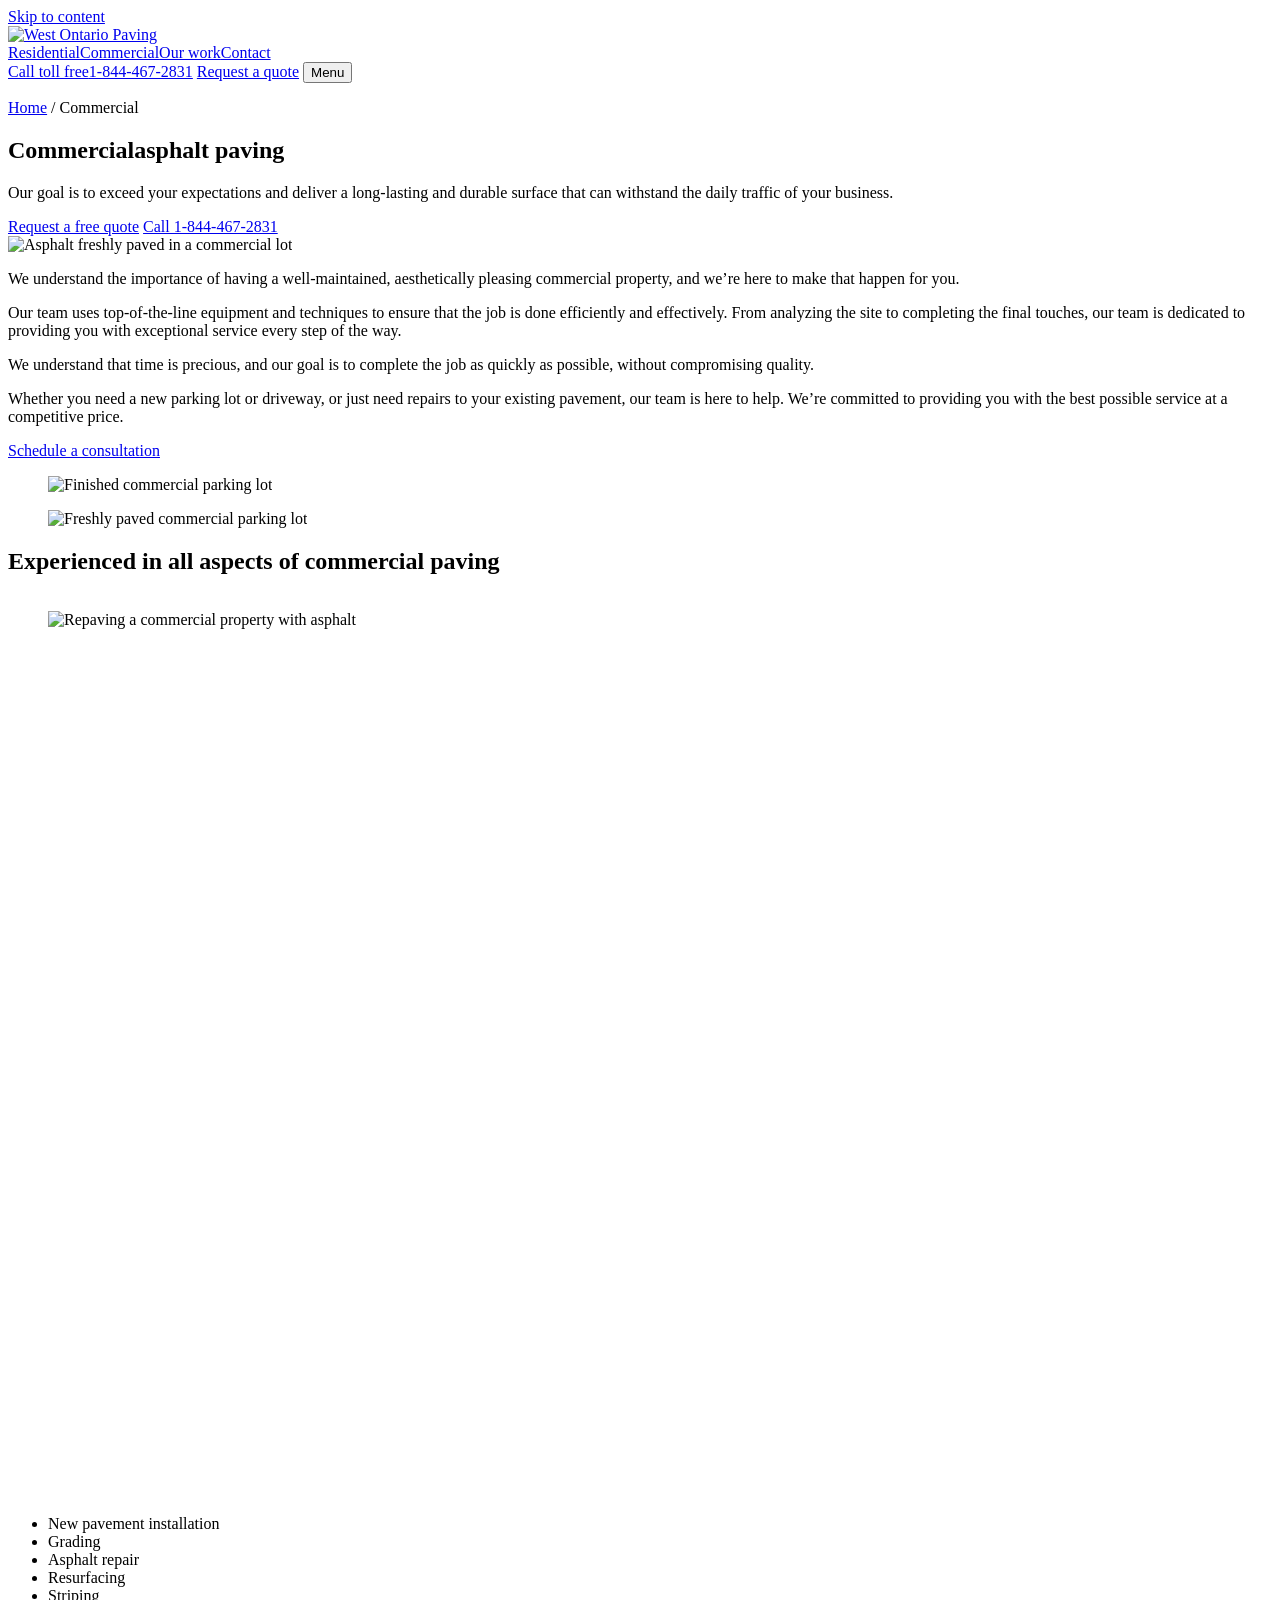
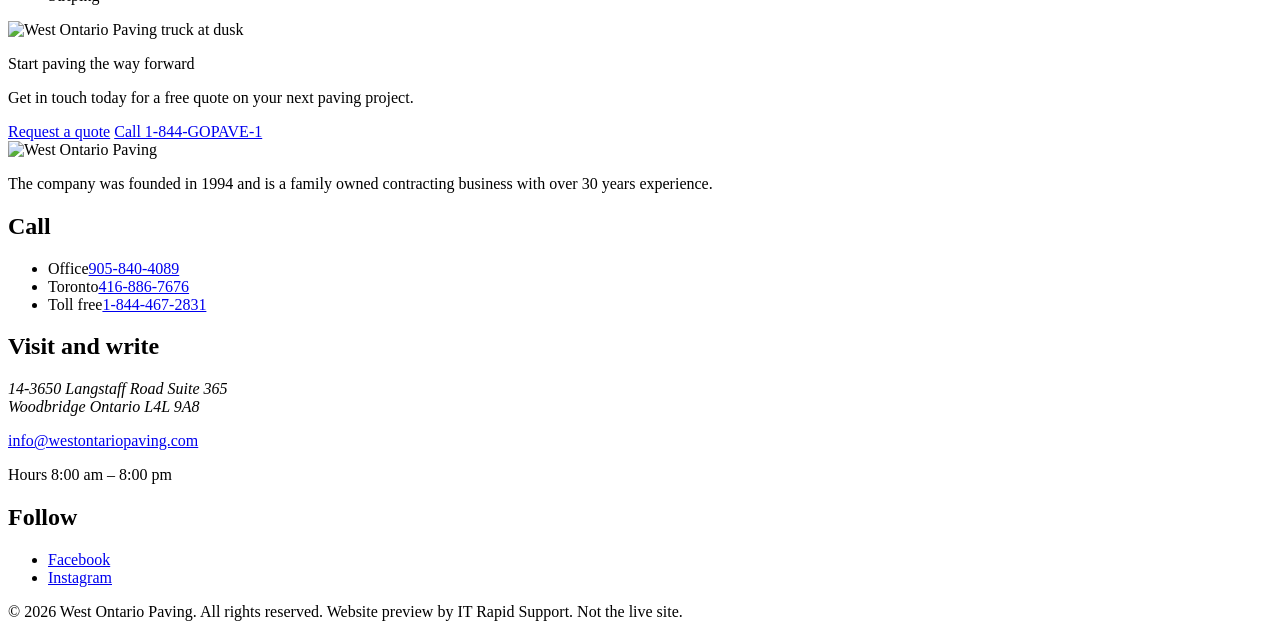
==== commercial-asphalt-paving/index.html @ 21ed05fa "WOP redesign preview v1" ====
<!DOCTYPE html><html lang="en-CA"> <head><meta charset="utf-8"><meta name="viewport" content="width=device-width, initial-scale=1, viewport-fit=cover"><title>Commercial Asphalt Paving | West Ontario Paving</title><meta name="description" content="Commercial asphalt paving, resurfacing, striping and repair. New parking lots, grading and repairs built to handle daily traffic, from a family-owned Ontario contractor."><meta name="robots" content="noindex, nofollow"><link rel="canonical" href="https://itrapidsupport.github.io/wop-site-preview/commercial-asphalt-paving/"><meta name="theme-color" content="#000000"><meta property="og:type" content="website"><meta property="og:site_name" content="West Ontario Paving"><meta property="og:title" content="Commercial Asphalt Paving | West Ontario Paving"><meta property="og:description" content="Commercial asphalt paving, resurfacing, striping and repair. New parking lots, grading and repairs built to handle daily traffic, from a family-owned Ontario contractor."><meta property="og:url" content="https://itrapidsupport.github.io/wop-site-preview/commercial-asphalt-paving/"><meta property="og:image" content="https://itrapidsupport.github.io/wop-site-preview/og.jpg"><meta property="og:image:width" content="1200"><meta property="og:image:height" content="630"><meta name="twitter:card" content="summary_large_image"><link rel="icon" href="/wop-site-preview/favicon.png" type="image/png"><link rel="apple-touch-icon" href="/wop-site-preview/favicon.png"><script type="application/ld+json">[{"@context":"https://schema.org","@type":["LocalBusiness","HomeAndConstructionBusiness"],"@id":"https://itrapidsupport.github.io/wop-site-preview/#business","name":"West Ontario Paving","legalName":"West Ontario Paving Ltd.","url":"https://itrapidsupport.github.io/wop-site-preview/","logo":"https://itrapidsupport.github.io/wop-site-preview/logo.svg","image":"https://itrapidsupport.github.io/wop-site-preview/og.jpg","email":"info@westontariopaving.com","telephone":"+19058404089","foundingDate":"1994","description":"Family-owned residential and commercial paving contractor: asphalt, concrete, interlock and paving repairs across the GTA, Simcoe County and Georgian Bay.","address":{"@type":"PostalAddress","streetAddress":"14-3650 Langstaff Road Suite 365","addressLocality":"Woodbridge","addressRegion":"Ontario","postalCode":"L4L 9A8","addressCountry":"CA"},"contactPoint":[{"@type":"ContactPoint","telephone":"+19058404089","contactType":"customer service","areaServed":"CA-ON"},{"@type":"ContactPoint","telephone":"+14168867676","contactType":"customer service","areaServed":"CA-ON"},{"@type":"ContactPoint","telephone":"+18444672831","contactType":"sales","areaServed":"CA-ON"}],"areaServed":[{"@type":"City","name":"Toronto"},{"@type":"City","name":"North York"},{"@type":"City","name":"Etobicoke"},{"@type":"City","name":"Brampton"},{"@type":"City","name":"Mississauga"},{"@type":"City","name":"Oakville"},{"@type":"City","name":"Burlington"},{"@type":"City","name":"Vaughan"},{"@type":"City","name":"Woodbridge"},{"@type":"City","name":"Kleinburg"},{"@type":"City","name":"Maple"},{"@type":"City","name":"Richmond Hill"},{"@type":"City","name":"Thornhill"},{"@type":"City","name":"Markham"},{"@type":"City","name":"Aurora"},{"@type":"City","name":"Newmarket"},{"@type":"City","name":"King City"},{"@type":"City","name":"King Township"},{"@type":"City","name":"Bolton"},{"@type":"City","name":"Bradford"},{"@type":"City","name":"Nobleton"},{"@type":"City","name":"Caledon"},{"@type":"City","name":"Georgetown"},{"@type":"City","name":"Milton"},{"@type":"City","name":"Orangeville"},{"@type":"City","name":"Ajax"},{"@type":"City","name":"Barrie"},{"@type":"City","name":"Innisfil"},{"@type":"City","name":"Oro-Medonte"},{"@type":"City","name":"Midhurst"},{"@type":"City","name":"Springwater"},{"@type":"City","name":"Cookstown"},{"@type":"City","name":"Moonstone"},{"@type":"City","name":"Wasaga Beach"},{"@type":"City","name":"Collingwood"},{"@type":"City","name":"Clearview"},{"@type":"City","name":"Blue Mountain"},{"@type":"City","name":"Meaford"},{"@type":"City","name":"Beaver Valley"},{"@type":"City","name":"Orillia"},{"@type":"City","name":"Midland"},{"@type":"City","name":"Penetanguishene"},{"@type":"City","name":"Tiny"},{"@type":"City","name":"Gravenhurst"}],"sameAs":["https://www.facebook.com/westontario.paving","https://www.instagram.com/west_ontario_paving/"]},{"@context":"https://schema.org","@type":"Service","name":"Commercial asphalt paving","serviceType":"Asphalt paving, resurfacing, striping and repair","provider":{"@type":"LocalBusiness","name":"West Ontario Paving"},"areaServed":"Ontario"}]</script><script>document.documentElement.classList.add('js'); if (matchMedia('(prefers-reduced-motion: reduce)').matches) document.documentElement.classList.add('rm');</script><link rel="stylesheet" href="/wop-site-preview/_a/Base.CzRzisKj.css"><script type="module" src="/wop-site-preview/_a/page.B3sWyS9n.js"></script></head> <body> <a class="skip" href="#main">Skip to content</a> <header class="hdr" id="hdr"> <div class="hdr__in"> <a class="hdr__logo" href="/wop-site-preview/" aria-label="West Ontario Paving home"><img src="/wop-site-preview/logo.svg" width="483" height="247" alt="West Ontario Paving"></a> <nav class="hdr__nav" aria-label="Main"> <a href="/wop-site-preview/residential-asphalt-paving/">Residential</a><a href="/wop-site-preview/commercial-asphalt-paving/" aria-current="page">Commercial</a><a href="/wop-site-preview/gallery/">Our work</a><a href="/wop-site-preview/request-a-quote/">Contact</a> </nav> <div class="hdr__act"> <a class="hdr__tel" href="tel:+18444672831"><span class="hdr__tel-l">Call toll free</span><span class="hdr__tel-n">1-844-467-2831</span></a> <a class="btn btn--red mag" href="/wop-site-preview/request-a-quote/"><span>Request a quote</span></a> <button class="hdr__burger" aria-expanded="false" aria-controls="menu"><span class="sr">Menu</span><i></i><i></i></button> </div> </div> <div class="menu" id="menu" hidden> <nav aria-label="Mobile"> <a href="/wop-site-preview/">Home</a> <a href="/wop-site-preview/residential-asphalt-paving/">Residential</a><a href="/wop-site-preview/commercial-asphalt-paving/">Commercial</a><a href="/wop-site-preview/gallery/">Our work</a><a href="/wop-site-preview/request-a-quote/">Contact</a> </nav> <div class="menu__foot"> <a href="tel:+19058404089"><span>Office</span>905-840-4089</a><a href="tel:+14168867676"><span>Toronto</span>416-886-7676</a><a href="tel:+18444672831"><span>Toll free</span>1-844-467-2831</a> </div> </div> </header> <main id="main"> <section class="phero"> <div class="phero__txt"> <p class="phero__crumb in-rise" style="--d:.05s"><a href="/wop-site-preview/">Home</a> / Commercial</p> <h1 class="phero__h"><span class="ln"><span class="in-word" style="--d:0.10s">Commercial</span></span><span class="ln"><span class="in-word" style="--d:0.20s">asphalt paving</span></span></h1> <p class="phero__lede in-rise" style="--d:.45s">Our goal is to exceed your expectations and deliver a long-lasting and durable surface that can withstand the daily traffic of your business.</p> <div class="hero__btns in-rise" style="--d:.55s"> <a class="btn btn--red btn--lg mag" href="/wop-site-preview/request-a-quote/"><span>Request a free quote</span></a> <a class="btn btn--line btn--lg mag" href="tel:+18444672831"><span>Call 1-844-467-2831</span></a> </div> </div> <div class="phero__ph in-wipe" style="--d:.1s"><div class="px-hero"><picture class> <source type="image/avif" srcset="/wop-site-preview/img/roller-480.avif 480w, /wop-site-preview/img/roller-900.avif 900w" sizes="(min-width: 900px) 50vw, 100vw"> <source type="image/webp" srcset="/wop-site-preview/img/roller-480.webp 480w, /wop-site-preview/img/roller-900.webp 900w" sizes="(min-width: 900px) 50vw, 100vw"> <img src="/wop-site-preview/img/roller-900.webp" width="900" height="1200" alt="Asphalt freshly paved in a commercial lot" loading="eager" decoding="sync" fetchpriority="high" style="object-position:50% 60%"> </picture></div></div> </section> <section class="prose wrap"> <div class="prose__copy"> <p class="lead brighten">We understand the importance of having a well-maintained, aesthetically pleasing commercial property, and we’re here to make that happen for you.</p> <p class="fade">Our team uses top-of-the-line equipment and techniques to ensure that the job is done efficiently and effectively. From analyzing the site to completing the final touches, our team is dedicated to providing you with exceptional service every step of the way.</p> <p class="fade">We understand that time is precious, and our goal is to complete the job as quickly as possible, without compromising quality.</p> <p class="fade">Whether you need a new parking lot or driveway, or just need repairs to your existing pavement, our team is here to help. We’re committed to providing you with the best possible service at a competitive price.</p> <a class="tlink fade" href="/wop-site-preview/request-a-quote/">Schedule a consultation</a> </div> <div class="prose__ph"> <figure class="reveal"><div class="px"><picture class> <source type="image/avif" srcset="/wop-site-preview/img/lot-480.avif 480w, /wop-site-preview/img/lot-900.avif 900w" sizes="(min-width: 900px) 24vw, 46vw"> <source type="image/webp" srcset="/wop-site-preview/img/lot-480.webp 480w, /wop-site-preview/img/lot-900.webp 900w" sizes="(min-width: 900px) 24vw, 46vw"> <img src="/wop-site-preview/img/lot-900.webp" width="900" height="1200" alt="Finished commercial parking lot" loading="lazy" decoding="async" fetchpriority="auto"> </picture></div></figure> <figure class="reveal"><div class="px"><picture class> <source type="image/avif" srcset="/wop-site-preview/img/speedy-480.avif 480w, /wop-site-preview/img/speedy-900.avif 900w" sizes="(min-width: 900px) 24vw, 46vw"> <source type="image/webp" srcset="/wop-site-preview/img/speedy-480.webp 480w, /wop-site-preview/img/speedy-900.webp 900w" sizes="(min-width: 900px) 24vw, 46vw"> <img src="/wop-site-preview/img/speedy-900.webp" width="900" height="1200" alt="Freshly paved commercial parking lot" loading="lazy" decoding="async" fetchpriority="auto"> </picture></div></figure> </div> </section> <section class="band"> <div class="wrap band__in"> <div> <h2 class="rise-lines">Experienced in all aspects of commercial paving</h2> <figure class="reveal" style="margin-top:36px;aspect-ratio:4/3"><div class="px"><picture class> <source type="image/avif" srcset="/wop-site-preview/img/orange-480.avif 480w, /wop-site-preview/img/orange-562.avif 562w" sizes="(min-width: 900px) 44vw, 92vw"> <source type="image/webp" srcset="/wop-site-preview/img/orange-480.webp 480w, /wop-site-preview/img/orange-562.webp 562w" sizes="(min-width: 900px) 44vw, 92vw"> <img src="/wop-site-preview/img/orange-562.webp" width="562" height="497" alt="Repaving a commercial property with asphalt" loading="lazy" decoding="async" fetchpriority="auto"> </picture></div></figure> </div> <ul class="fade"> <li>New pavement installation</li><li>Grading</li><li>Asphalt repair</li><li>Resurfacing</li><li>Striping</li> </ul> </div> </section> </main> <footer class="ftr"> <div class="ftr__cta wrap"> <div class="ftr__ph reveal"><picture class> <source type="image/avif" srcset="/wop-site-preview/img/night-480.avif 480w, /wop-site-preview/img/night-562.avif 562w" sizes="(min-width: 900px) 34vw, 90vw"> <source type="image/webp" srcset="/wop-site-preview/img/night-480.webp 480w, /wop-site-preview/img/night-562.webp 562w" sizes="(min-width: 900px) 34vw, 90vw"> <img src="/wop-site-preview/img/night-562.webp" width="562" height="750" alt="West Ontario Paving truck at dusk" loading="lazy" decoding="async" fetchpriority="auto"> </picture></div> <p class="ftr__big rise-lines">Start paving the way forward</p> <p class="ftr__sub fade">Get in touch today for a free quote on your next paving project.</p> <div class="ftr__btns fade"> <a class="btn btn--red btn--lg mag" href="/wop-site-preview/request-a-quote/"><span>Request a quote</span></a> <a class="btn btn--line btn--lg mag" href="tel:+18444672831"><span>Call 1-844-GOPAVE-1</span></a> </div> </div> <div class="ftr__grid wrap"> <div class="ftr__brand"> <img src="/wop-site-preview/logo-white.svg" width="483" height="247" alt="West Ontario Paving" loading="lazy"> <p>The company was founded in 1994 and is a family owned contracting business with over 30 years experience.</p> </div> <div> <h2 class="ftr__h">Call</h2> <ul class="ftr__list"><li><span>Office</span><a href="tel:+19058404089">905-840-4089</a></li><li><span>Toronto</span><a href="tel:+14168867676">416-886-7676</a></li><li><span>Toll free</span><a href="tel:+18444672831">1-844-467-2831</a></li></ul> </div> <div> <h2 class="ftr__h">Visit and write</h2> <address>14-3650 Langstaff Road Suite 365<br>Woodbridge Ontario L4L 9A8</address> <p><a href="mailto:info@westontariopaving.com">info@westontariopaving.com</a></p> <p>Hours 8:00 am – 8:00 pm</p> </div> <div> <h2 class="ftr__h">Follow</h2> <ul class="ftr__list ftr__list--plain"> <li><a href="https://www.facebook.com/westontario.paving" rel="noopener">Facebook</a></li> <li><a href="https://www.instagram.com/west_ontario_paving/" rel="noopener">Instagram</a></li> </ul> </div> </div> <div class="ftr__legal wrap"> <span>© 2026 West Ontario Paving. All rights reserved.</span> <span>Website preview by IT Rapid Support. Not the live site.</span> </div> </footer><script type="module" src="/wop-site-preview/_a/Base.astro_astro_type_script_index_0_lang.CE_3AD5D.js"></script> </body> </html>
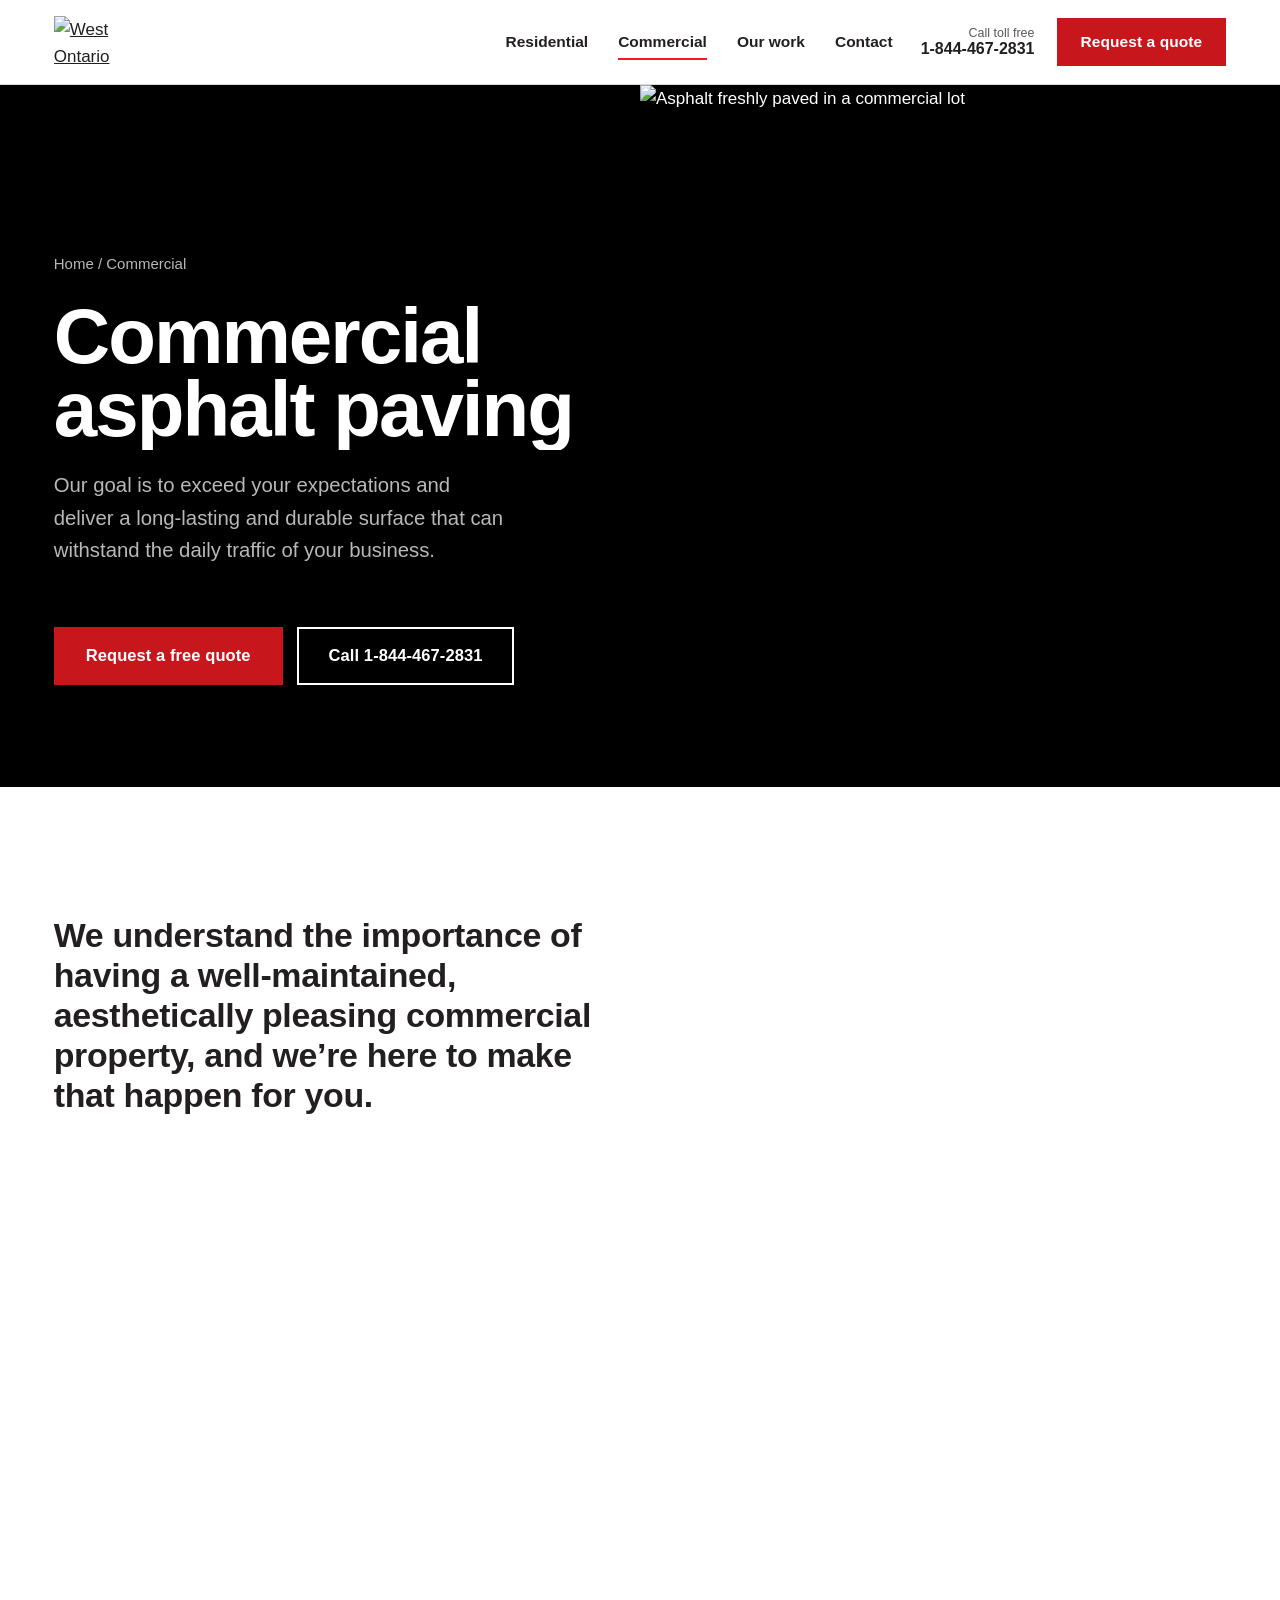
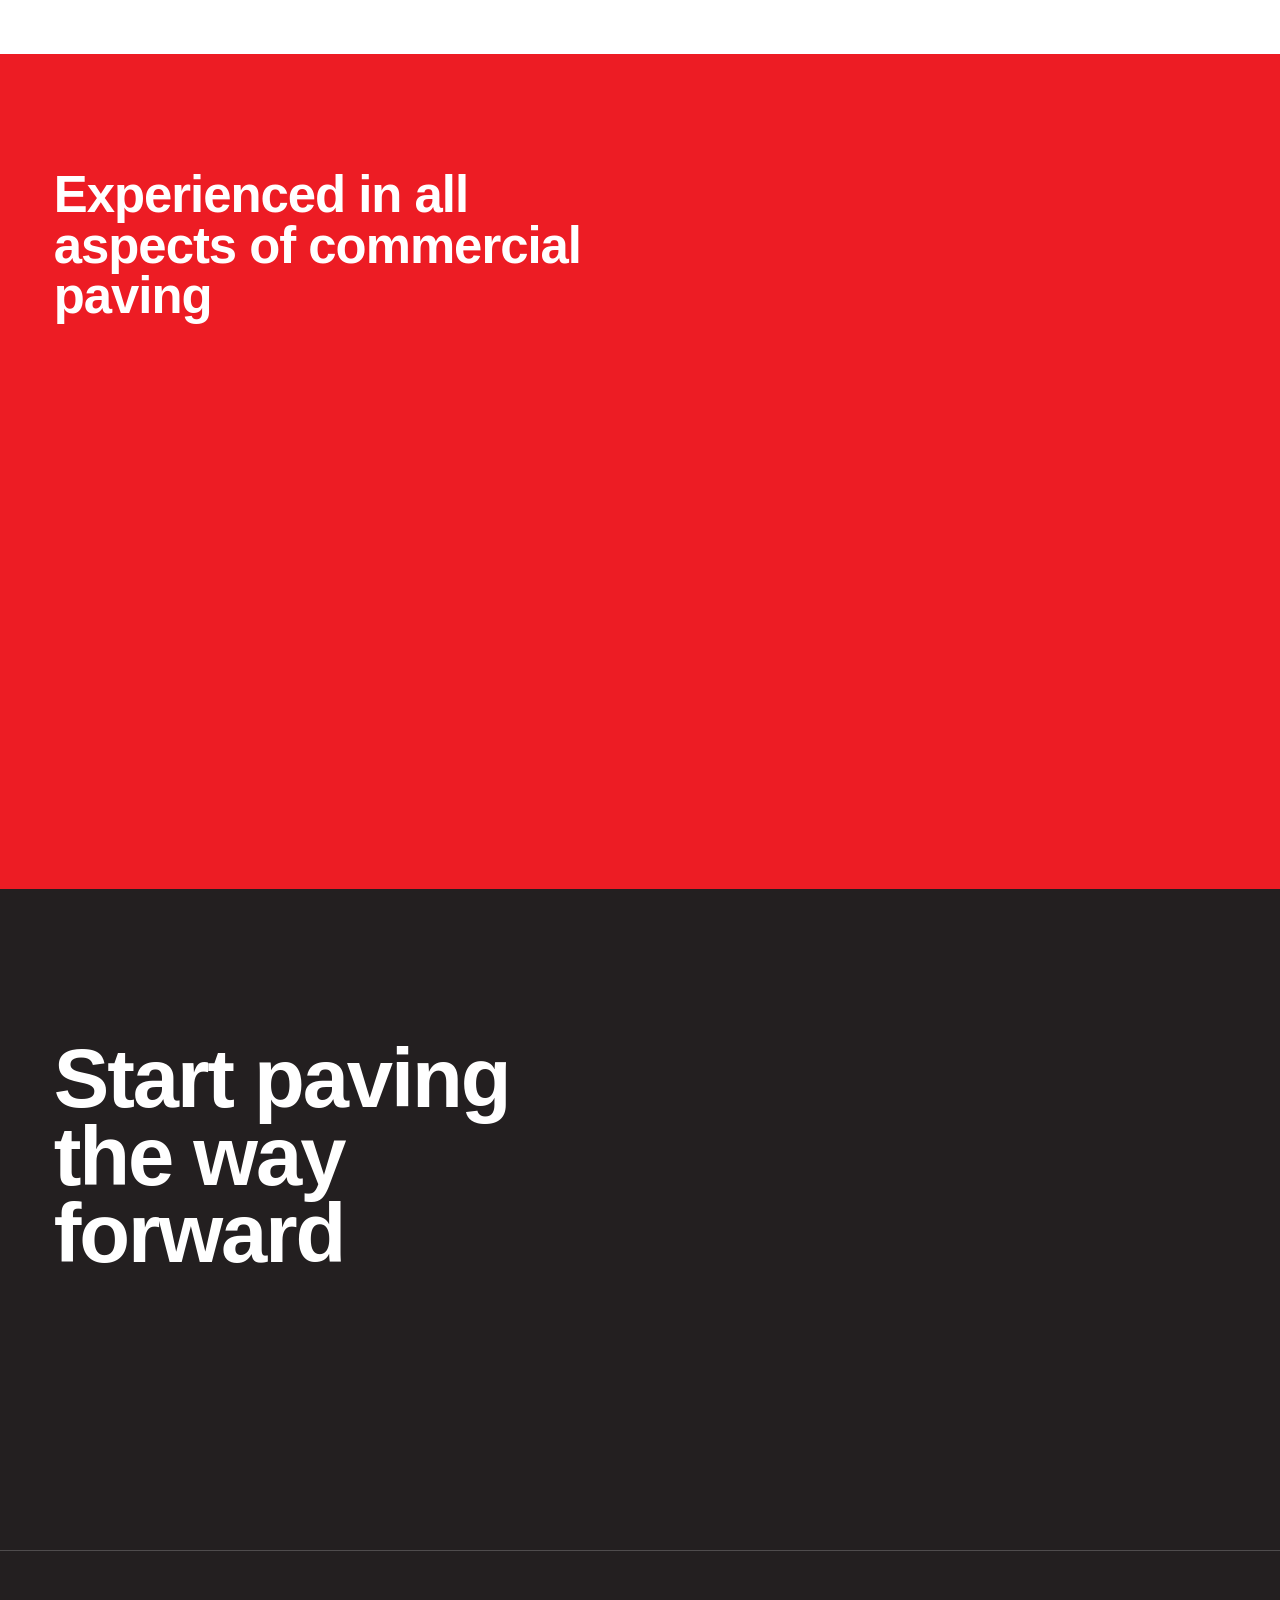
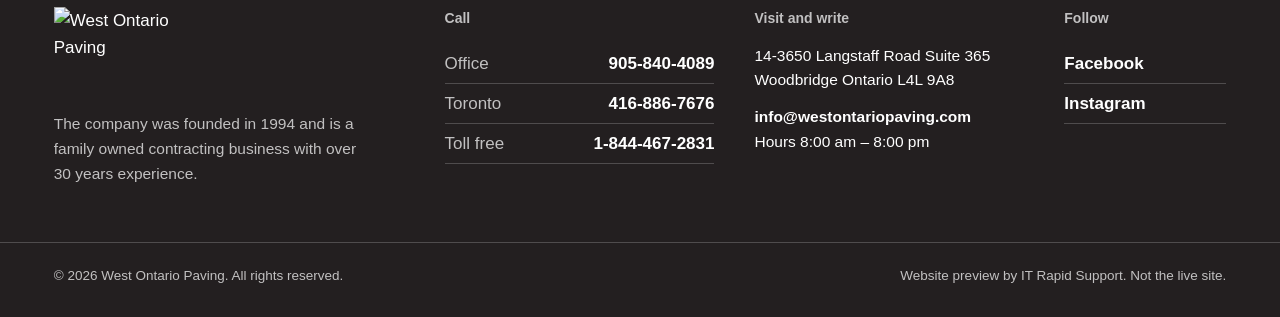
==== commit 1b2a0011: "inline css, LCP" ====
--- a/commercial-asphalt-paving/index.html
+++ b/commercial-asphalt-paving/index.html
@@ -1 +1,2 @@
-<!DOCTYPE html><html lang="en-CA"> <head><meta charset="utf-8"><meta name="viewport" content="width=device-width, initial-scale=1, viewport-fit=cover"><title>Commercial Asphalt Paving | West Ontario Paving</title><meta name="description" content="Commercial asphalt paving, resurfacing, striping and repair. New parking lots, grading and repairs built to handle daily traffic, from a family-owned Ontario contractor."><meta name="robots" content="noindex, nofollow"><link rel="canonical" href="https://itrapidsupport.github.io/wop-site-preview/commercial-asphalt-paving/"><meta name="theme-color" content="#000000"><meta property="og:type" content="website"><meta property="og:site_name" content="West Ontario Paving"><meta property="og:title" content="Commercial Asphalt Paving | West Ontario Paving"><meta property="og:description" content="Commercial asphalt paving, resurfacing, striping and repair. New parking lots, grading and repairs built to handle daily traffic, from a family-owned Ontario contractor."><meta property="og:url" content="https://itrapidsupport.github.io/wop-site-preview/commercial-asphalt-paving/"><meta property="og:image" content="https://itrapidsupport.github.io/wop-site-preview/og.jpg"><meta property="og:image:width" content="1200"><meta property="og:image:height" content="630"><meta name="twitter:card" content="summary_large_image"><link rel="icon" href="/wop-site-preview/favicon.png" type="image/png"><link rel="apple-touch-icon" href="/wop-site-preview/favicon.png"><script type="application/ld+json">[{"@context":"https://schema.org","@type":["LocalBusiness","HomeAndConstructionBusiness"],"@id":"https://itrapidsupport.github.io/wop-site-preview/#business","name":"West Ontario Paving","legalName":"West Ontario Paving Ltd.","url":"https://itrapidsupport.github.io/wop-site-preview/","logo":"https://itrapidsupport.github.io/wop-site-preview/logo.svg","image":"https://itrapidsupport.github.io/wop-site-preview/og.jpg","email":"info@westontariopaving.com","telephone":"+19058404089","foundingDate":"1994","description":"Family-owned residential and commercial paving contractor: asphalt, concrete, interlock and paving repairs across the GTA, Simcoe County and Georgian Bay.","address":{"@type":"PostalAddress","streetAddress":"14-3650 Langstaff Road Suite 365","addressLocality":"Woodbridge","addressRegion":"Ontario","postalCode":"L4L 9A8","addressCountry":"CA"},"contactPoint":[{"@type":"ContactPoint","telephone":"+19058404089","contactType":"customer service","areaServed":"CA-ON"},{"@type":"ContactPoint","telephone":"+14168867676","contactType":"customer service","areaServed":"CA-ON"},{"@type":"ContactPoint","telephone":"+18444672831","contactType":"sales","areaServed":"CA-ON"}],"areaServed":[{"@type":"City","name":"Toronto"},{"@type":"City","name":"North York"},{"@type":"City","name":"Etobicoke"},{"@type":"City","name":"Brampton"},{"@type":"City","name":"Mississauga"},{"@type":"City","name":"Oakville"},{"@type":"City","name":"Burlington"},{"@type":"City","name":"Vaughan"},{"@type":"City","name":"Woodbridge"},{"@type":"City","name":"Kleinburg"},{"@type":"City","name":"Maple"},{"@type":"City","name":"Richmond Hill"},{"@type":"City","name":"Thornhill"},{"@type":"City","name":"Markham"},{"@type":"City","name":"Aurora"},{"@type":"City","name":"Newmarket"},{"@type":"City","name":"King City"},{"@type":"City","name":"King Township"},{"@type":"City","name":"Bolton"},{"@type":"City","name":"Bradford"},{"@type":"City","name":"Nobleton"},{"@type":"City","name":"Caledon"},{"@type":"City","name":"Georgetown"},{"@type":"City","name":"Milton"},{"@type":"City","name":"Orangeville"},{"@type":"City","name":"Ajax"},{"@type":"City","name":"Barrie"},{"@type":"City","name":"Innisfil"},{"@type":"City","name":"Oro-Medonte"},{"@type":"City","name":"Midhurst"},{"@type":"City","name":"Springwater"},{"@type":"City","name":"Cookstown"},{"@type":"City","name":"Moonstone"},{"@type":"City","name":"Wasaga Beach"},{"@type":"City","name":"Collingwood"},{"@type":"City","name":"Clearview"},{"@type":"City","name":"Blue Mountain"},{"@type":"City","name":"Meaford"},{"@type":"City","name":"Beaver Valley"},{"@type":"City","name":"Orillia"},{"@type":"City","name":"Midland"},{"@type":"City","name":"Penetanguishene"},{"@type":"City","name":"Tiny"},{"@type":"City","name":"Gravenhurst"}],"sameAs":["https://www.facebook.com/westontario.paving","https://www.instagram.com/west_ontario_paving/"]},{"@context":"https://schema.org","@type":"Service","name":"Commercial asphalt paving","serviceType":"Asphalt paving, resurfacing, striping and repair","provider":{"@type":"LocalBusiness","name":"West Ontario Paving"},"areaServed":"Ontario"}]</script><script>document.documentElement.classList.add('js'); if (matchMedia('(prefers-reduced-motion: reduce)').matches) document.documentElement.classList.add('rm');</script><link rel="stylesheet" href="/wop-site-preview/_a/Base.CzRzisKj.css"><script type="module" src="/wop-site-preview/_a/page.B3sWyS9n.js"></script></head> <body> <a class="skip" href="#main">Skip to content</a> <header class="hdr" id="hdr"> <div class="hdr__in"> <a class="hdr__logo" href="/wop-site-preview/" aria-label="West Ontario Paving home"><img src="/wop-site-preview/logo.svg" width="483" height="247" alt="West Ontario Paving"></a> <nav class="hdr__nav" aria-label="Main"> <a href="/wop-site-preview/residential-asphalt-paving/">Residential</a><a href="/wop-site-preview/commercial-asphalt-paving/" aria-current="page">Commercial</a><a href="/wop-site-preview/gallery/">Our work</a><a href="/wop-site-preview/request-a-quote/">Contact</a> </nav> <div class="hdr__act"> <a class="hdr__tel" href="tel:+18444672831"><span class="hdr__tel-l">Call toll free</span><span class="hdr__tel-n">1-844-467-2831</span></a> <a class="btn btn--red mag" href="/wop-site-preview/request-a-quote/"><span>Request a quote</span></a> <button class="hdr__burger" aria-expanded="false" aria-controls="menu"><span class="sr">Menu</span><i></i><i></i></button> </div> </div> <div class="menu" id="menu" hidden> <nav aria-label="Mobile"> <a href="/wop-site-preview/">Home</a> <a href="/wop-site-preview/residential-asphalt-paving/">Residential</a><a href="/wop-site-preview/commercial-asphalt-paving/">Commercial</a><a href="/wop-site-preview/gallery/">Our work</a><a href="/wop-site-preview/request-a-quote/">Contact</a> </nav> <div class="menu__foot"> <a href="tel:+19058404089"><span>Office</span>905-840-4089</a><a href="tel:+14168867676"><span>Toronto</span>416-886-7676</a><a href="tel:+18444672831"><span>Toll free</span>1-844-467-2831</a> </div> </div> </header> <main id="main"> <section class="phero"> <div class="phero__txt"> <p class="phero__crumb in-rise" style="--d:.05s"><a href="/wop-site-preview/">Home</a> / Commercial</p> <h1 class="phero__h"><span class="ln"><span class="in-word" style="--d:0.10s">Commercial</span></span><span class="ln"><span class="in-word" style="--d:0.20s">asphalt paving</span></span></h1> <p class="phero__lede in-rise" style="--d:.45s">Our goal is to exceed your expectations and deliver a long-lasting and durable surface that can withstand the daily traffic of your business.</p> <div class="hero__btns in-rise" style="--d:.55s"> <a class="btn btn--red btn--lg mag" href="/wop-site-preview/request-a-quote/"><span>Request a free quote</span></a> <a class="btn btn--line btn--lg mag" href="tel:+18444672831"><span>Call 1-844-467-2831</span></a> </div> </div> <div class="phero__ph in-wipe" style="--d:.1s"><div class="px-hero"><picture class> <source type="image/avif" srcset="/wop-site-preview/img/roller-480.avif 480w, /wop-site-preview/img/roller-900.avif 900w" sizes="(min-width: 900px) 50vw, 100vw"> <source type="image/webp" srcset="/wop-site-preview/img/roller-480.webp 480w, /wop-site-preview/img/roller-900.webp 900w" sizes="(min-width: 900px) 50vw, 100vw"> <img src="/wop-site-preview/img/roller-900.webp" width="900" height="1200" alt="Asphalt freshly paved in a commercial lot" loading="eager" decoding="sync" fetchpriority="high" style="object-position:50% 60%"> </picture></div></div> </section> <section class="prose wrap"> <div class="prose__copy"> <p class="lead brighten">We understand the importance of having a well-maintained, aesthetically pleasing commercial property, and we’re here to make that happen for you.</p> <p class="fade">Our team uses top-of-the-line equipment and techniques to ensure that the job is done efficiently and effectively. From analyzing the site to completing the final touches, our team is dedicated to providing you with exceptional service every step of the way.</p> <p class="fade">We understand that time is precious, and our goal is to complete the job as quickly as possible, without compromising quality.</p> <p class="fade">Whether you need a new parking lot or driveway, or just need repairs to your existing pavement, our team is here to help. We’re committed to providing you with the best possible service at a competitive price.</p> <a class="tlink fade" href="/wop-site-preview/request-a-quote/">Schedule a consultation</a> </div> <div class="prose__ph"> <figure class="reveal"><div class="px"><picture class> <source type="image/avif" srcset="/wop-site-preview/img/lot-480.avif 480w, /wop-site-preview/img/lot-900.avif 900w" sizes="(min-width: 900px) 24vw, 46vw"> <source type="image/webp" srcset="/wop-site-preview/img/lot-480.webp 480w, /wop-site-preview/img/lot-900.webp 900w" sizes="(min-width: 900px) 24vw, 46vw"> <img src="/wop-site-preview/img/lot-900.webp" width="900" height="1200" alt="Finished commercial parking lot" loading="lazy" decoding="async" fetchpriority="auto"> </picture></div></figure> <figure class="reveal"><div class="px"><picture class> <source type="image/avif" srcset="/wop-site-preview/img/speedy-480.avif 480w, /wop-site-preview/img/speedy-900.avif 900w" sizes="(min-width: 900px) 24vw, 46vw"> <source type="image/webp" srcset="/wop-site-preview/img/speedy-480.webp 480w, /wop-site-preview/img/speedy-900.webp 900w" sizes="(min-width: 900px) 24vw, 46vw"> <img src="/wop-site-preview/img/speedy-900.webp" width="900" height="1200" alt="Freshly paved commercial parking lot" loading="lazy" decoding="async" fetchpriority="auto"> </picture></div></figure> </div> </section> <section class="band"> <div class="wrap band__in"> <div> <h2 class="rise-lines">Experienced in all aspects of commercial paving</h2> <figure class="reveal" style="margin-top:36px;aspect-ratio:4/3"><div class="px"><picture class> <source type="image/avif" srcset="/wop-site-preview/img/orange-480.avif 480w, /wop-site-preview/img/orange-562.avif 562w" sizes="(min-width: 900px) 44vw, 92vw"> <source type="image/webp" srcset="/wop-site-preview/img/orange-480.webp 480w, /wop-site-preview/img/orange-562.webp 562w" sizes="(min-width: 900px) 44vw, 92vw"> <img src="/wop-site-preview/img/orange-562.webp" width="562" height="497" alt="Repaving a commercial property with asphalt" loading="lazy" decoding="async" fetchpriority="auto"> </picture></div></figure> </div> <ul class="fade"> <li>New pavement installation</li><li>Grading</li><li>Asphalt repair</li><li>Resurfacing</li><li>Striping</li> </ul> </div> </section> </main> <footer class="ftr"> <div class="ftr__cta wrap"> <div class="ftr__ph reveal"><picture class> <source type="image/avif" srcset="/wop-site-preview/img/night-480.avif 480w, /wop-site-preview/img/night-562.avif 562w" sizes="(min-width: 900px) 34vw, 90vw"> <source type="image/webp" srcset="/wop-site-preview/img/night-480.webp 480w, /wop-site-preview/img/night-562.webp 562w" sizes="(min-width: 900px) 34vw, 90vw"> <img src="/wop-site-preview/img/night-562.webp" width="562" height="750" alt="West Ontario Paving truck at dusk" loading="lazy" decoding="async" fetchpriority="auto"> </picture></div> <p class="ftr__big rise-lines">Start paving the way forward</p> <p class="ftr__sub fade">Get in touch today for a free quote on your next paving project.</p> <div class="ftr__btns fade"> <a class="btn btn--red btn--lg mag" href="/wop-site-preview/request-a-quote/"><span>Request a quote</span></a> <a class="btn btn--line btn--lg mag" href="tel:+18444672831"><span>Call 1-844-GOPAVE-1</span></a> </div> </div> <div class="ftr__grid wrap"> <div class="ftr__brand"> <img src="/wop-site-preview/logo-white.svg" width="483" height="247" alt="West Ontario Paving" loading="lazy"> <p>The company was founded in 1994 and is a family owned contracting business with over 30 years experience.</p> </div> <div> <h2 class="ftr__h">Call</h2> <ul class="ftr__list"><li><span>Office</span><a href="tel:+19058404089">905-840-4089</a></li><li><span>Toronto</span><a href="tel:+14168867676">416-886-7676</a></li><li><span>Toll free</span><a href="tel:+18444672831">1-844-467-2831</a></li></ul> </div> <div> <h2 class="ftr__h">Visit and write</h2> <address>14-3650 Langstaff Road Suite 365<br>Woodbridge Ontario L4L 9A8</address> <p><a href="mailto:info@westontariopaving.com">info@westontariopaving.com</a></p> <p>Hours 8:00 am – 8:00 pm</p> </div> <div> <h2 class="ftr__h">Follow</h2> <ul class="ftr__list ftr__list--plain"> <li><a href="https://www.facebook.com/westontario.paving" rel="noopener">Facebook</a></li> <li><a href="https://www.instagram.com/west_ontario_paving/" rel="noopener">Instagram</a></li> </ul> </div> </div> <div class="ftr__legal wrap"> <span>© 2026 West Ontario Paving. All rights reserved.</span> <span>Website preview by IT Rapid Support. Not the live site.</span> </div> </footer><script type="module" src="/wop-site-preview/_a/Base.astro_astro_type_script_index_0_lang.CE_3AD5D.js"></script> </body> </html>+<!DOCTYPE html><html lang="en-CA"> <head><meta charset="utf-8"><meta name="viewport" content="width=device-width, initial-scale=1, viewport-fit=cover"><title>Commercial Asphalt Paving | West Ontario Paving</title><meta name="description" content="Commercial asphalt paving, resurfacing, striping and repair. New parking lots, grading and repairs built to handle daily traffic, from a family-owned Ontario contractor."><meta name="robots" content="noindex, nofollow"><link rel="canonical" href="https://itrapidsupport.github.io/wop-site-preview/commercial-asphalt-paving/"><meta name="theme-color" content="#000000"><meta property="og:type" content="website"><meta property="og:site_name" content="West Ontario Paving"><meta property="og:title" content="Commercial Asphalt Paving | West Ontario Paving"><meta property="og:description" content="Commercial asphalt paving, resurfacing, striping and repair. New parking lots, grading and repairs built to handle daily traffic, from a family-owned Ontario contractor."><meta property="og:url" content="https://itrapidsupport.github.io/wop-site-preview/commercial-asphalt-paving/"><meta property="og:image" content="https://itrapidsupport.github.io/wop-site-preview/og.jpg"><meta property="og:image:width" content="1200"><meta property="og:image:height" content="630"><meta name="twitter:card" content="summary_large_image"><link rel="icon" href="/wop-site-preview/favicon.png" type="image/png"><link rel="apple-touch-icon" href="/wop-site-preview/favicon.png"><script type="application/ld+json">[{"@context":"https://schema.org","@type":["LocalBusiness","HomeAndConstructionBusiness"],"@id":"https://itrapidsupport.github.io/wop-site-preview/#business","name":"West Ontario Paving","legalName":"West Ontario Paving Ltd.","url":"https://itrapidsupport.github.io/wop-site-preview/","logo":"https://itrapidsupport.github.io/wop-site-preview/logo.svg","image":"https://itrapidsupport.github.io/wop-site-preview/og.jpg","email":"info@westontariopaving.com","telephone":"+19058404089","foundingDate":"1994","description":"Family-owned residential and commercial paving contractor: asphalt, concrete, interlock and paving repairs across the GTA, Simcoe County and Georgian Bay.","address":{"@type":"PostalAddress","streetAddress":"14-3650 Langstaff Road Suite 365","addressLocality":"Woodbridge","addressRegion":"Ontario","postalCode":"L4L 9A8","addressCountry":"CA"},"contactPoint":[{"@type":"ContactPoint","telephone":"+19058404089","contactType":"customer service","areaServed":"CA-ON"},{"@type":"ContactPoint","telephone":"+14168867676","contactType":"customer service","areaServed":"CA-ON"},{"@type":"ContactPoint","telephone":"+18444672831","contactType":"sales","areaServed":"CA-ON"}],"areaServed":[{"@type":"City","name":"Toronto"},{"@type":"City","name":"North York"},{"@type":"City","name":"Etobicoke"},{"@type":"City","name":"Brampton"},{"@type":"City","name":"Mississauga"},{"@type":"City","name":"Oakville"},{"@type":"City","name":"Burlington"},{"@type":"City","name":"Vaughan"},{"@type":"City","name":"Woodbridge"},{"@type":"City","name":"Kleinburg"},{"@type":"City","name":"Maple"},{"@type":"City","name":"Richmond Hill"},{"@type":"City","name":"Thornhill"},{"@type":"City","name":"Markham"},{"@type":"City","name":"Aurora"},{"@type":"City","name":"Newmarket"},{"@type":"City","name":"King City"},{"@type":"City","name":"King Township"},{"@type":"City","name":"Bolton"},{"@type":"City","name":"Bradford"},{"@type":"City","name":"Nobleton"},{"@type":"City","name":"Caledon"},{"@type":"City","name":"Georgetown"},{"@type":"City","name":"Milton"},{"@type":"City","name":"Orangeville"},{"@type":"City","name":"Ajax"},{"@type":"City","name":"Barrie"},{"@type":"City","name":"Innisfil"},{"@type":"City","name":"Oro-Medonte"},{"@type":"City","name":"Midhurst"},{"@type":"City","name":"Springwater"},{"@type":"City","name":"Cookstown"},{"@type":"City","name":"Moonstone"},{"@type":"City","name":"Wasaga Beach"},{"@type":"City","name":"Collingwood"},{"@type":"City","name":"Clearview"},{"@type":"City","name":"Blue Mountain"},{"@type":"City","name":"Meaford"},{"@type":"City","name":"Beaver Valley"},{"@type":"City","name":"Orillia"},{"@type":"City","name":"Midland"},{"@type":"City","name":"Penetanguishene"},{"@type":"City","name":"Tiny"},{"@type":"City","name":"Gravenhurst"}],"sameAs":["https://www.facebook.com/westontario.paving","https://www.instagram.com/west_ontario_paving/"]},{"@context":"https://schema.org","@type":"Service","name":"Commercial asphalt paving","serviceType":"Asphalt paving, resurfacing, striping and repair","provider":{"@type":"LocalBusiness","name":"West Ontario Paving"},"areaServed":"Ontario"}]</script><script>document.documentElement.classList.add('js'); if (matchMedia('(prefers-reduced-motion: reduce)').matches) document.documentElement.classList.add('rm');</script><style>@font-face{font-family:Archivo Variable;font-style:normal;font-display:swap;font-weight:100 900;font-stretch:62% 125%;src:url(/wop-site-preview/_a/archivo-vietnamese-wdth-normal.rJmnGBSt.woff2)format("woff2-variations");unicode-range:U+102-103,U+110-111,U+128-129,U+168-169,U+1A0-1A1,U+1AF-1B0,U+300-301,U+303-304,U+308-309,U+323,U+329,U+1EA0-1EF9,U+20AB}@font-face{font-family:Archivo Variable;font-style:normal;font-display:swap;font-weight:100 900;font-stretch:62% 125%;src:url(/wop-site-preview/_a/archivo-latin-ext-wdth-normal.7khWdh9v.woff2)format("woff2-variations");unicode-range:U+100-2BA,U+2BD-2C5,U+2C7-2CC,U+2CE-2D7,U+2DD-2FF,U+304,U+308,U+329,U+1D00-1DBF,U+1E00-1E9F,U+1EF2-1EFF,U+2020,U+20A0-20AB,U+20AD-20C0,U+2113,U+2C60-2C7F,U+A720-A7FF}@font-face{font-family:Archivo Variable;font-style:normal;font-display:swap;font-weight:100 900;font-stretch:62% 125%;src:url(/wop-site-preview/_a/archivo-latin-wdth-normal.DY7AcnAa.woff2)format("woff2-variations");unicode-range:U+??,U+131,U+152-153,U+2BB-2BC,U+2C6,U+2DA,U+2DC,U+304,U+308,U+329,U+2000-206F,U+20AC,U+2122,U+2191,U+2193,U+2212,U+2215,U+FEFF,U+FFFD}@font-face{font-family:Inter Tight Variable;font-style:normal;font-display:swap;font-weight:100 900;src:url(/wop-site-preview/_a/inter-tight-cyrillic-ext-wght-normal.okcGN4Nq.woff2)format("woff2-variations");unicode-range:U+460-52F,U+1C80-1C8A,U+20B4,U+2DE0-2DFF,U+A640-A69F,U+FE2E-FE2F}@font-face{font-family:Inter Tight Variable;font-style:normal;font-display:swap;font-weight:100 900;src:url(/wop-site-preview/_a/inter-tight-cyrillic-wght-normal.BS41q_Tv.woff2)format("woff2-variations");unicode-range:U+301,U+400-45F,U+490-491,U+4B0-4B1,U+2116}@font-face{font-family:Inter Tight Variable;font-style:normal;font-display:swap;font-weight:100 900;src:url(/wop-site-preview/_a/inter-tight-greek-ext-wght-normal.DQgQPNk4.woff2)format("woff2-variations");unicode-range:U+1F??}@font-face{font-family:Inter Tight Variable;font-style:normal;font-display:swap;font-weight:100 900;src:url(/wop-site-preview/_a/inter-tight-greek-wght-normal.sS1B39LI.woff2)format("woff2-variations");unicode-range:U+370-377,U+37A-37F,U+384-38A,U+38C,U+38E-3A1,U+3A3-3FF}@font-face{font-family:Inter Tight Variable;font-style:normal;font-display:swap;font-weight:100 900;src:url(/wop-site-preview/_a/inter-tight-vietnamese-wght-normal.TKKdAiBA.woff2)format("woff2-variations");unicode-range:U+102-103,U+110-111,U+128-129,U+168-169,U+1A0-1A1,U+1AF-1B0,U+300-301,U+303-304,U+308-309,U+323,U+329,U+1EA0-1EF9,U+20AB}@font-face{font-family:Inter Tight Variable;font-style:normal;font-display:swap;font-weight:100 900;src:url(/wop-site-preview/_a/inter-tight-latin-ext-wght-normal.B4u9PlvR.woff2)format("woff2-variations");unicode-range:U+100-2BA,U+2BD-2C5,U+2C7-2CC,U+2CE-2D7,U+2DD-2FF,U+304,U+308,U+329,U+1D00-1DBF,U+1E00-1E9F,U+1EF2-1EFF,U+2020,U+20A0-20AB,U+20AD-20C0,U+2113,U+2C60-2C7F,U+A720-A7FF}@font-face{font-family:Inter Tight Variable;font-style:normal;font-display:swap;font-weight:100 900;src:url(/wop-site-preview/_a/inter-tight-latin-wght-normal.DX-nOvPD.woff2)format("woff2-variations");unicode-range:U+??,U+131,U+152-153,U+2BB-2BC,U+2C6,U+2DA,U+2DC,U+304,U+308,U+329,U+2000-206F,U+20AC,U+2122,U+2191,U+2193,U+2212,U+2215,U+FEFF,U+FFFD}@view-transition{navigation:auto}:root{--red:#ed1c24;--red-d:#c8161d;--ink:#231f20;--black:#000;--paper:#fff;--concrete:#ededeb;--line:#231f2029;--line-w:#fff3;--mute:#5b5759;--mute-w:#ffffffb8;--disp:"Archivo Variable", "Arial Narrow", Arial, sans-serif;--text:"Inter Tight Variable", "Helvetica Neue", Arial, sans-serif;--pad:clamp(20px, 4.2vw, 72px);--max:1520px;--hdr:84px;--ease:cubic-bezier(.22, 1, .36, 1)}*,:before,:after{box-sizing:border-box}html{-webkit-text-size-adjust:100%;scroll-padding-top:var(--hdr)}html.lenis,html.lenis body{height:auto}.lenis.lenis-smooth{scroll-behavior:auto!important}body{font-family:var(--text);color:var(--ink);background:var(--paper);-webkit-font-smoothing:antialiased;text-rendering:optimizelegibility;margin:0;font-size:17px;line-height:1.6;overflow-x:clip}img{max-width:100%;height:auto;display:block}picture{display:block}a{color:inherit}h1,h2,h3,p,figure,blockquote,ol,ul{margin:0}ol,ul{padding:0;list-style:none}address{font-style:normal}button{font:inherit;color:inherit;cursor:pointer;background:0 0;border:0}:focus-visible{outline:3px solid var(--red);outline-offset:3px}.sr{clip:rect(0 0 0 0);white-space:nowrap;width:1px;height:1px;position:absolute;overflow:hidden}.skip{z-index:100;background:var(--black);color:#fff;padding:10px 16px;position:absolute;top:-60px;left:12px}.skip:focus{top:12px}.wrap{width:100%;max-width:var(--max);padding-inline:var(--pad);margin-inline:auto}.sec-h{font-family:var(--disp);font-variation-settings:"wdth" 118;letter-spacing:-.02em;text-wrap:balance;max-width:16ch;font-size:clamp(2.1rem,1.2rem + 3.6vw,5rem);font-weight:800;line-height:.98}.sec-h--w{color:#fff}.tlink{border-bottom:2px solid var(--red);transition:gap .35s var(--ease);align-items:center;gap:.6em;padding:.35em 0;font-weight:600;text-decoration:none;display:inline-flex}.tlink:hover{gap:1em}.tlink:after{content:"";background:currentColor;width:18px;height:2px}.tlink--w{color:#fff;border-color:#fff}.btn{--mx:0px;--my:0px;letter-spacing:.005em;white-space:nowrap;min-height:48px;transform:translate(var(--mx), var(--my));transition:transform .4s var(--ease), background-color .25s, color .25s, border-color .25s;isolation:isolate;border:2px solid #0000;justify-content:center;align-items:center;padding:0 22px;font-size:15.5px;font-weight:650;text-decoration:none;display:inline-flex;position:relative;overflow:hidden}.btn span{z-index:1;position:relative}.btn:before{content:"";background:var(--black);transition:transform .45s var(--ease);z-index:0;position:absolute;inset:0;transform:translateY(101%)}.btn:hover:before{transform:translateY(0)}.btn--red{background:var(--red-d);color:#fff}.btn--line{color:inherit;border-color:currentColor}.btn--line:before{background:#fff}.btn--line:hover{color:var(--black);border-color:#fff}.btn--lg{min-height:58px;padding:0 30px;font-size:16.5px}.hdr{z-index:50;border-bottom:1px solid var(--line);background:#fff;position:sticky;top:0}.hdr__in{height:var(--hdr);max-width:var(--max);padding-inline:var(--pad);align-items:center;gap:28px;margin-inline:auto;display:flex}.hdr__logo img{width:auto;height:52px}.hdr__nav{gap:30px;margin-left:auto;display:flex}.hdr__nav a{padding:6px 0;font-size:15.5px;font-weight:550;text-decoration:none;position:relative}.hdr__nav a:after{content:"";background:var(--red);transform-origin:100%;height:2px;transition:transform .4s var(--ease);position:absolute;bottom:0;left:0;right:0;transform:scaleX(0)}.hdr__nav a:hover:after,.hdr__nav a[aria-current]:after{transform-origin:0;transform:scaleX(1)}.hdr__act{align-items:center;gap:22px;display:flex}.hdr__tel{text-align:right;flex-direction:column;line-height:1.15;text-decoration:none;display:flex}.hdr__tel-l{color:var(--mute);font-size:12.5px}.hdr__tel-n{font-variant-numeric:tabular-nums;font-size:16px;font-weight:700}.hdr__burger{width:44px;height:44px;display:none;position:relative}.hdr__burger i{background:var(--ink);height:2px;transition:transform .35s var(--ease);position:absolute;left:10px;right:10px}.hdr__burger i:first-of-type{top:17px}.hdr__burger i:last-of-type{top:25px}.hdr__burger[aria-expanded=true] i:first-of-type{transform:translateY(4px)rotate(45deg)}.hdr__burger[aria-expanded=true] i:last-of-type{transform:translateY(-4px)rotate(-45deg)}.menu{inset:var(--hdr) 0 0 0;background:var(--black);color:#fff;padding:28px var(--pad) 40px;flex-direction:column;justify-content:space-between;display:flex;position:fixed;overflow-y:auto}.menu[hidden]{display:none}.menu nav a{font-family:var(--disp);font-variation-settings:"wdth" 112;border-bottom:1px solid var(--line-w);padding:6px 0;font-size:2.4rem;font-weight:750;line-height:1.25;text-decoration:none;display:block}.menu__foot{gap:10px;margin-top:32px;display:grid}.menu__foot a{justify-content:space-between;font-size:1.15rem;font-weight:650;text-decoration:none;display:flex}.menu__foot span{color:var(--mute-w);font-weight:450}.hero{background:var(--black);color:#fff;min-height:calc(100svh - var(--hdr));grid-template-rows:1fr auto;grid-template-columns:minmax(0,1.12fr) minmax(0,.88fr);display:grid;position:relative;overflow:hidden}.hero__grain{pointer-events:none;opacity:.9;width:100%;height:100%;position:absolute;inset:0}.hero__txt{z-index:2;padding:clamp(36px, 6vh, 84px) var(--pad) 32px;flex-direction:column;justify-content:center;max-width:900px;display:flex;position:relative}.hero__kick{color:var(--mute-w);border-left:3px solid var(--red);margin-bottom:26px;padding-left:18px;font-size:16px}.hero__h{font-family:var(--disp);font-variation-settings:"wdth" 125;letter-spacing:-.025em;font-size:clamp(2.7rem,.6rem + 4.6vw,6.4rem);font-weight:820;line-height:.92}.hero__h .ln{margin-bottom:-.06em;padding-bottom:.06em;display:block;overflow:hidden}.hero__sub{color:var(--mute-w);max-width:34ch;margin-top:28px;font-size:clamp(1.05rem,.95rem + .4vw,1.3rem)}.hero__btns{flex-wrap:wrap;gap:14px;margin-top:36px;display:flex}.hero__media{z-index:1;grid-area:1/2/3;position:relative}.hero__ph{position:absolute;inset:0;overflow:hidden}.hero__ph picture,.hero__ph img{object-fit:cover;width:100%;height:100%}.hero__ph img{transform:scale(1.08)}.hero__inset{aspect-ratio:3/4;border-top:10px solid var(--black);border-right:10px solid var(--black);background:var(--black);width:38%;position:absolute;bottom:0;left:-1px;overflow:hidden}.hero__inset .px-inset,.hero__inset picture,.hero__inset img{object-fit:cover;width:100%;height:100%}.hero__inset img{transform:scale(1.12)}.hero__facts{z-index:2;border-top:1px solid var(--line-w);margin:0 var(--pad) 0;grid-column:1;grid-template-columns:repeat(3,1fr);display:grid;position:relative}.hero__facts li{color:var(--mute-w);padding:22px 18px 26px 0;font-size:15px;line-height:1.35}.hero__facts li+li{border-left:1px solid var(--line-w);padding-left:18px}.hero__facts b{font-family:var(--disp);font-variation-settings:"wdth" 118;color:#fff;font-variant-numeric:tabular-nums;margin-bottom:4px;font-size:clamp(1.6rem,1.1rem + 1.3vw,2.5rem);font-weight:800;line-height:1.05;display:block}@keyframes rise{0%{transform:translateY(110%)}to{transform:none}}@keyframes fadeRise{0%{opacity:0;transform:translateY(18px)}to{opacity:1;transform:none}}@keyframes wipe{0%{clip-path:inset(100% 0 0)}to{clip-path:inset(0)}}.in-word{animation:rise 1.05s var(--ease) both;animation-delay:var(--d,0s);display:inline-block}.in-rise{animation:fadeRise .9s var(--ease) both;animation-delay:var(--d,0s)}.in-wipe{animation:wipe 1.3s var(--ease) both;animation-delay:var(--d,0s)}.js:not(.rm) .reveal{clip-path:inset(100% 0 0)}.js:not(.rm) .fade{opacity:0;transform:translateY(22px)}.rise-lines .rl{margin-bottom:-.08em;padding-bottom:.08em;display:block;overflow:hidden}.rise-lines .rl>span{display:block}.px{height:100%;overflow:hidden}.px picture,.px img{object-fit:cover;width:100%;height:100%}.px img{will-change:transform;transform:scale(1.14)}.stmt{padding-block:clamp(80px,12vw,180px) clamp(70px,9vw,140px)}.stmt__big{font-family:var(--disp);font-variation-settings:"wdth" 100;letter-spacing:-.015em;max-width:26ch;margin-top:clamp(28px,4vw,56px);font-size:clamp(1.55rem,1rem + 2.3vw,3.4rem);font-weight:650;line-height:1.12}.brighten .w{color:inherit}.js:not(.rm) .brighten .w{color:#8a8688;transition:color .2s linear}.js:not(.rm) .brighten .w.lit{color:var(--ink)}.stmt__grid{grid-template-columns:5fr 4fr 3.4fr;align-items:start;gap:clamp(24px,3vw,56px);margin-top:clamp(48px,7vw,110px);display:grid}.stmt__ph{aspect-ratio:3/4}.stmt__copy{color:#3a3637;align-self:center;gap:18px;max-width:46ch;display:grid}.stmt__copy .tlink{color:var(--ink);justify-self:start;margin-top:8px}.stmt__ph2{aspect-ratio:3/4;margin-top:clamp(80px,12vw,200px)}.svc{background:var(--concrete);padding-block:clamp(80px,10vw,160px)}.svc__in{grid-template-columns:minmax(0,1.05fr) minmax(0,.95fr);align-items:start;gap:clamp(32px,5vw,96px);display:grid}.svc__lede{color:#3a3637;max-width:46ch;margin-top:26px}.svc__rows{border-top:1px solid var(--line);counter-reset:s;margin-top:clamp(40px,5vw,70px)}.svc__row{border-bottom:1px solid var(--line);cursor:default;grid-template-columns:1fr;gap:10px;padding:clamp(26px,3vw,40px) 0;display:grid;position:relative}.svc__row:before{content:"";background:var(--red);transform-origin:0;width:100%;height:3px;transition:transform .6s var(--ease);position:absolute;top:-1px;left:0;transform:scaleX(0)}.svc__row.on:before{transform:scaleX(1)}.svc__row h3{font-family:var(--disp);font-variation-settings:"wdth" 118;letter-spacing:-.02em;font-size:clamp(1.7rem,1.1rem + 2vw,3.1rem);font-weight:780;line-height:1;transition:color .3s}.svc__row p{color:#3a3637;max-width:44ch}.svc__row:not(.on) h3{color:#8d898b}.svc__mob{display:none}.svc__stage{top:calc(var(--hdr) + 40px);position:sticky}.svc__frame{aspect-ratio:4/5;background:var(--ink);position:relative;overflow:hidden}.svc__img{clip-path:inset(100% 0 0);transition:clip-path .9s var(--ease);position:absolute;inset:0}.svc__img.on{clip-path:inset(0);z-index:1}.svc__img picture,.svc__img img{object-fit:cover;width:100%;height:100%}.split{grid-template-columns:1fr 1fr;display:grid}.split__card{color:#fff;flex-direction:column;text-decoration:none;display:flex}.split__card--black{background:var(--black)}.split__card--red{background:var(--red)}.split__ph{aspect-ratio:4/3;overflow:hidden}.split__txt{padding:clamp(36px, 4.5vw, 72px) var(--pad) clamp(48px, 6vw, 96px);justify-items:start;gap:20px;display:grid}.split__h{font-family:var(--disp);font-variation-settings:"wdth" 120;letter-spacing:-.02em;font-size:clamp(2.2rem,1.3rem + 3vw,4.6rem);font-weight:820;line-height:.95}.split__txt p{color:#ffffffe0;max-width:44ch}.split__card--red .split__txt p{color:#fff}.split__card:hover .px img{transition:transform 1.2s var(--ease);transform:scale(1.2)!important}.rail{background:var(--black);color:#fff}.rail__pin{min-height:calc(100svh - var(--hdr));flex-direction:column;justify-content:center;padding-block:clamp(56px,6vw,96px) clamp(40px,5vw,70px);display:flex;overflow:hidden}.rail__head{flex-wrap:wrap;justify-content:space-between;align-items:end;gap:24px;display:flex}.rail__track{padding-inline:var(--pad);will-change:transform;align-items:flex-start;gap:clamp(14px,1.6vw,26px);margin-top:clamp(36px,4vw,60px);display:flex}.rail__item{background:#111;flex:none;overflow:hidden}.rail__item picture,.rail__item img{object-fit:cover;width:100%;height:100%}.rail__item--0{aspect-ratio:3/4;width:clamp(260px,26vw,440px)}.rail__item--1{aspect-ratio:4/3;width:clamp(300px,34vw,580px);margin-top:8vh}.rail__item--2{aspect-ratio:3/4;width:clamp(240px,22vw,380px);margin-top:3vh}.rail__bar{margin-top:40px}.rail__bar i{background:var(--line-w);height:2px;display:block;position:relative;overflow:hidden}.rail__bar i:after{content:"";background:var(--red);transform:scaleX(var(--p,0));transform-origin:0;position:absolute;inset:0}.crew{grid-template-columns:minmax(0,.7fr) minmax(0,1.3fr);align-items:center;gap:clamp(32px,5vw,90px);padding-block:clamp(80px,9vw,140px);display:grid}.crew__txt{gap:22px;display:grid}.crew__txt p{color:#3a3637;max-width:44ch}.crew__col{grid-template-rows:auto auto;grid-template-columns:repeat(12,1fr);gap:16px;display:grid}.crew__a{aspect-ratio:3/4;grid-area:1/1/3/6;align-self:center}.crew__b{aspect-ratio:4/3;grid-area:1/6/auto/13}.crew__c{aspect-ratio:3/4;grid-area:2/7/auto/12}.rev{background:var(--red);color:#fff;grid-template-columns:minmax(0,.85fr) minmax(0,1.15fr);display:grid}.rev__ph{aspect-ratio:auto;min-height:100%}.rev__ph .px{min-height:520px}.rev__body{padding:clamp(60px, 8vw, 130px) var(--pad);flex-direction:column;gap:36px;display:flex}.rev__slides{display:grid}.rev__q{opacity:0;transition:opacity .6s var(--ease), transform .6s var(--ease);pointer-events:none;grid-area:1/1;transform:translateY(16px)}.rev__q.on{opacity:1;pointer-events:auto;transform:none}.rev__stars{letter-spacing:.15em;font-size:18px}.rev__stars span{opacity:.35}.rev__q blockquote p{font-family:var(--disp);font-variation-settings:"wdth" 100;letter-spacing:-.01em;max-width:34ch;margin-top:18px;font-size:clamp(1.3rem,1rem + 1.25vw,2.15rem);font-weight:600;line-height:1.25}.rev__q figcaption{margin-top:22px;font-size:16px}.rev__q figcaption b{margin-right:6px;font-weight:700}.rev__nav{align-items:center;gap:18px;display:flex}.rev__btn{--mx:0px;--my:0px;min-height:48px;transform:translate(var(--mx), var(--my));transition:transform .4s var(--ease), background .25s, color .25s;border:2px solid #fff;padding:0 20px;font-weight:650}.rev__btn:hover{color:var(--red-d);background:#fff}.rev__count{font-variant-numeric:tabular-nums}.steps{padding-block:clamp(90px,11vw,170px) 0}.steps__line{background:var(--concrete);height:4px;margin-top:clamp(40px,5vw,70px);position:relative;overflow:hidden}.steps__line i{background:var(--red);transform:scaleX(var(--p,1));transform-origin:0;position:absolute;inset:0}.steps__list{grid-template-columns:repeat(3,1fr);gap:clamp(24px,3vw,56px);padding-top:34px;display:grid}.steps__n{font-family:var(--disp);font-variation-settings:"wdth" 125;color:var(--red);font-size:clamp(3rem,2rem + 3vw,5.5rem);font-weight:820;line-height:1;display:block}.steps__list h3{font-family:var(--disp);font-variation-settings:"wdth" 112;margin-top:14px;font-size:clamp(1.4rem,1.1rem + .9vw,2rem);font-weight:750}.steps__list p{color:#3a3637;max-width:36ch;margin-top:10px}.steps__ph{aspect-ratio:21/8;margin-top:clamp(60px,8vw,120px);margin-inline:calc(var(--pad) * -1)}.areas{background:var(--black);color:#fff;padding-block:0 clamp(80px,10vw,150px);overflow:hidden}.areas__mq{border-bottom:1px solid var(--line-w);gap:6px;padding-block:26px;display:grid}.mq{white-space:nowrap;overflow:hidden}.mq__t{gap:0;animation:70s linear infinite mq;display:inline-flex}.mq--rev .mq__t{animation-duration:60s;animation-direction:reverse}.mq span{font-family:var(--disp);font-variation-settings:"wdth" 125;padding-right:.6em;font-size:clamp(2rem,1.2rem + 3vw,4.4rem);font-weight:800;line-height:1.1}.mq span:after{content:"";background:var(--red);vertical-align:middle;width:.32em;height:.32em;margin-left:.6em;display:inline-block}.mq--rev span{color:#0000;-webkit-text-stroke:1.2px #ffffff8c}@keyframes mq{to{transform:translate(-50%)}}.areas__in{grid-template-columns:minmax(0,1.3fr) minmax(0,.7fr);gap:clamp(30px,5vw,90px);padding-top:clamp(70px,8vw,120px);display:grid}.areas__in .sec-h{grid-column:1/-1}.areas__cols{grid-template-columns:1fr 1fr;gap:clamp(24px,3vw,48px);display:grid}.areas__cols h3{border-bottom:2px solid var(--red);margin-bottom:14px;padding-bottom:12px;font-size:17px;font-weight:700}.areas__cols p{color:var(--mute-w);line-height:1.75}.areas__ph{aspect-ratio:3/4}.ftr{background:var(--ink);color:#fff}.ftr__cta{grid-template-columns:minmax(0,1.4fr) minmax(0,.6fr);grid-template-areas:"big ph""sub ph""btn ph";align-content:start;gap:22px clamp(30px,5vw,90px);padding-block:clamp(80px,10vw,150px) clamp(60px,7vw,100px);display:grid}.ftr__ph{aspect-ratio:3/4;grid-area:ph;overflow:hidden}.ftr__ph picture,.ftr__ph img{object-fit:cover;width:100%;height:100%}.ftr__big{font-family:var(--disp);font-variation-settings:"wdth" 125;letter-spacing:-.025em;grid-area:big;align-self:end;max-width:12ch;font-size:clamp(2.6rem,1.2rem + 5vw,7rem);font-weight:820;line-height:.93}.ftr__sub{color:var(--mute-w);grid-area:sub;font-size:1.15rem}.ftr__btns{flex-wrap:wrap;grid-area:btn;gap:14px;margin-top:10px;display:flex}.ftr__grid{border-top:1px solid var(--line-w);grid-template-columns:1.3fr 1fr 1fr .6fr;gap:40px;padding-block:56px;display:grid}.ftr__brand img{width:170px;height:auto}.ftr__brand p{color:var(--mute-w);max-width:36ch;margin-top:18px;font-size:15px}.ftr__h{color:var(--mute-w);margin-bottom:14px;font-size:14px;font-weight:600}.ftr__list li{border-bottom:1px solid var(--line-w);justify-content:space-between;gap:16px;max-width:280px;padding:6px 0;display:flex}.ftr__list span{color:var(--mute-w)}.ftr__list a,.ftr__grid a{font-weight:600;text-decoration:none}.ftr__list a:hover,.ftr__grid a:hover{color:#ff6b70}.ftr__list--plain li{justify-content:start}.ftr__grid address,.ftr__grid p{font-size:15.5px}.ftr__grid address+p{margin-top:12px}.ftr__legal{color:var(--mute-w);border-top:1px solid var(--line-w);flex-wrap:wrap;justify-content:space-between;gap:20px;padding-block:22px 30px;font-size:13.5px;display:flex}.phero{background:var(--black);color:#fff;grid-template-columns:minmax(0,1fr) minmax(0,1fr);min-height:min(78svh,760px);display:grid}.phero__txt{padding:clamp(56px, 8vw, 120px) var(--pad);flex-direction:column;justify-content:end;gap:24px;display:flex}.phero__crumb{color:var(--mute-w);font-size:15px}.phero__crumb a{text-decoration:none}.phero__h{font-family:var(--disp);font-variation-settings:"wdth" 122;letter-spacing:-.025em;font-size:clamp(2.5rem,1.2rem + 4.6vw,6.4rem);font-weight:820;line-height:.93}.phero__h .ln{margin-bottom:-.06em;padding-bottom:.06em;display:block;overflow:hidden}.phero__lede{color:var(--mute-w);max-width:40ch;font-size:clamp(1.05rem,.95rem + .4vw,1.3rem)}.phero__ph{min-height:360px;position:relative;overflow:hidden}.phero__ph .px-hero{position:absolute;inset:0}.phero__ph picture,.phero__ph img{object-fit:cover;width:100%;height:100%}.prose{grid-template-columns:minmax(0,1fr) minmax(0,1fr);align-items:start;gap:clamp(32px,6vw,110px);padding-block:clamp(80px,10vw,150px);display:grid}.prose__copy{color:#3a3637;gap:20px;max-width:56ch;font-size:18px;display:grid}.prose__copy .lead{font-family:var(--disp);font-variation-settings:"wdth" 100;color:var(--ink);letter-spacing:-.01em;font-size:clamp(1.4rem,1rem + 1.4vw,2.2rem);font-weight:650;line-height:1.18}.prose__copy .tlink{color:var(--ink);justify-self:start}.prose__ph{top:calc(var(--hdr) + 30px);grid-template-columns:repeat(2,minmax(0,1fr));gap:16px;display:grid;position:sticky}.prose__ph figure{aspect-ratio:3/4}.prose__ph figure:nth-child(2){margin-top:70px}.band{background:var(--red);color:#fff}.band__in{grid-template-columns:minmax(0,1fr) minmax(0,1fr);align-items:center;gap:clamp(30px,5vw,90px);padding-block:clamp(70px,9vw,130px);display:grid}.band h2{font-family:var(--disp);font-variation-settings:"wdth" 118;letter-spacing:-.02em;font-size:clamp(1.9rem,1.1rem + 2.6vw,3.8rem);font-weight:800;line-height:1}.band ul{border-top:1px solid #fff6;display:grid}.band li{font-family:var(--disp);font-variation-settings:"wdth" 112;letter-spacing:-.01em;border-bottom:1px solid #fff6;padding:18px 0;font-size:clamp(1.25rem,1rem + 1vw,2rem);font-weight:720}.band__in>*,.prose>*,.quote>*,.crew>*,.svc__in>*{min-width:0}.gal{columns:3 320px;column-gap:16px;padding-block:clamp(60px,7vw,110px) clamp(80px,10vw,150px)}.gal figure{break-inside:avoid;background:var(--concrete);margin-bottom:16px;overflow:hidden}.gal img{width:100%;height:auto}.quote{grid-template-columns:minmax(0,.8fr) minmax(0,1.2fr);align-items:start;gap:clamp(36px,6vw,110px);padding-block:clamp(70px,9vw,140px);display:grid}.quote__aside{top:calc(var(--hdr) + 30px);gap:28px;display:grid;position:sticky}.quote__aside p{color:#3a3637}.quote__phones li{border-bottom:1px solid var(--line);justify-content:space-between;gap:18px;padding:14px 0;font-size:1.05rem;display:flex}.quote__phones li:first-child{border-top:1px solid var(--line)}.quote__phones span{color:var(--mute)}.quote__phones a{font-variant-numeric:tabular-nums;font-weight:700;text-decoration:none}.quote__ph{aspect-ratio:4/3}.form{grid-template-columns:1fr 1fr;gap:26px 22px;display:grid}.form .full{grid-column:1/-1}.field{gap:8px;display:grid}.field label{font-size:14.5px;font-weight:600}.field label i{color:var(--red-d);font-style:normal}.field input,.field select,.field textarea{font:inherit;color:var(--ink);border:0;border-bottom:2px solid var(--line);-webkit-appearance:none;appearance:none;background:0 0;border-radius:0;width:100%;padding:10px 0 12px;font-size:17px;transition:border-color .25s}.field select{background-image:linear-gradient(45deg, transparent 50%, var(--ink) 50%), linear-gradient(135deg, var(--ink) 50%, transparent 50%);background-position:calc(100% - 14px) 55%,calc(100% - 8px) 55%;background-repeat:no-repeat;background-size:6px 6px}.field textarea{resize:vertical;min-height:140px}.field input:focus,.field select:focus,.field textarea:focus{border-color:var(--red);outline:none}.form__note{color:var(--mute);font-size:14px}@media (width<=1180px){.hdr__nav{display:none}.hdr__burger{display:block}.hdr__act{margin-left:auto}}@media (width<=899px){:root{--hdr:68px}body{font-size:16.5px}.hdr__in{gap:12px}.hdr__logo img{height:42px}.hdr__tel{display:none}.hdr__act{gap:8px}.hdr__act .btn{min-height:42px;padding:0 14px;font-size:14.5px}.hero{grid-template-rows:auto auto auto;grid-template-columns:1fr;min-height:0}.hero__txt{padding:34px var(--pad) 30px}.hero__kick{margin-bottom:20px;font-size:14.5px}.hero__h{font-size:clamp(2.35rem,10.4vw,3.6rem)}.hero__sub{margin-top:20px}.hero__btns{margin-top:26px}.hero__btns .btn{flex:100%}.hero__media{aspect-ratio:4/4.3;grid-area:2/1;animation:none}.hero__inset{width:40%}.hero__facts{margin:0 var(--pad);grid-row:3}.hero__facts li{padding:18px 10px 22px 0;font-size:13.5px}.hero__facts li+li{padding-left:10px}.stmt__grid{grid-template-columns:1fr}.stmt__ph{aspect-ratio:4/3}.stmt__ph2{justify-self:end;width:62%;margin-top:8px}.rev__q blockquote p{font-size:1.22rem;line-height:1.32}.crew__col{gap:10px}.svc__in{grid-template-columns:1fr}.svc__stage{display:none}.svc__mob{aspect-ratio:4/3;margin-top:14px;display:block;overflow:hidden}.svc__mob picture,.svc__mob img{object-fit:cover;width:100%;height:100%}.svc__row:not(.on) h3{color:var(--ink)}.split{grid-template-columns:1fr}.rail__track{scroll-snap-type:x mandatory;scrollbar-width:none;padding-bottom:6px;overflow-x:auto}.rail__track::-webkit-scrollbar{display:none}.rail__item{scroll-snap-align:center}.rail__item--1{width:84vw;margin-top:0}.rail__item--0,.rail__item--2{width:66vw;margin-top:0}.crew,.rev{grid-template-columns:1fr}.rev__ph .px{aspect-ratio:4/3;min-height:0}.steps__list{grid-template-columns:1fr;gap:34px}.steps__ph{aspect-ratio:4/3}.areas__in,.areas__cols{grid-template-columns:1fr}.areas__ph{aspect-ratio:4/3}.ftr__cta{grid-template-columns:1fr;grid-template-areas:"ph""big""sub""btn"}.ftr__ph{aspect-ratio:4/3;margin-bottom:18px}.ftr__btns .btn{flex:100%}.ftr__grid{grid-template-columns:1fr 1fr}.ftr__brand{grid-column:1/-1}.phero{grid-template-columns:1fr;min-height:0}.phero__txt{padding-block:44px 40px}.phero__ph{aspect-ratio:4/3;min-height:0}.prose,.band__in,.quote{grid-template-columns:1fr}.prose__ph,.quote__aside{position:static}.form{grid-template-columns:1fr}}@media (width<=420px){.ftr__grid{grid-template-columns:1fr}.hdr__act .btn span{font-size:14px}}@media (prefers-reduced-motion:reduce){*,:before,:after{transition-duration:.01ms!important;animation-duration:.01ms!important;animation-delay:0s!important}.mq__t{animation:none}.px img,.hero__ph img,.hero__inset img{transform:none!important}}
+</style><script type="module" src="/wop-site-preview/_a/page.B3sWyS9n.js"></script></head> <body> <a class="skip" href="#main">Skip to content</a> <header class="hdr" id="hdr"> <div class="hdr__in"> <a class="hdr__logo" href="/wop-site-preview/" aria-label="West Ontario Paving home"><img src="/wop-site-preview/logo.svg" width="483" height="247" alt="West Ontario Paving"></a> <nav class="hdr__nav" aria-label="Main"> <a href="/wop-site-preview/residential-asphalt-paving/">Residential</a><a href="/wop-site-preview/commercial-asphalt-paving/" aria-current="page">Commercial</a><a href="/wop-site-preview/gallery/">Our work</a><a href="/wop-site-preview/request-a-quote/">Contact</a> </nav> <div class="hdr__act"> <a class="hdr__tel" href="tel:+18444672831"><span class="hdr__tel-l">Call toll free</span><span class="hdr__tel-n">1-844-467-2831</span></a> <a class="btn btn--red mag" href="/wop-site-preview/request-a-quote/"><span>Request a quote</span></a> <button class="hdr__burger" aria-expanded="false" aria-controls="menu"><span class="sr">Menu</span><i></i><i></i></button> </div> </div> <div class="menu" id="menu" hidden> <nav aria-label="Mobile"> <a href="/wop-site-preview/">Home</a> <a href="/wop-site-preview/residential-asphalt-paving/">Residential</a><a href="/wop-site-preview/commercial-asphalt-paving/">Commercial</a><a href="/wop-site-preview/gallery/">Our work</a><a href="/wop-site-preview/request-a-quote/">Contact</a> </nav> <div class="menu__foot"> <a href="tel:+19058404089"><span>Office</span>905-840-4089</a><a href="tel:+14168867676"><span>Toronto</span>416-886-7676</a><a href="tel:+18444672831"><span>Toll free</span>1-844-467-2831</a> </div> </div> </header> <main id="main"> <section class="phero"> <div class="phero__txt"> <p class="phero__crumb in-rise" style="--d:.05s"><a href="/wop-site-preview/">Home</a> / Commercial</p> <h1 class="phero__h"><span class="ln"><span class="in-word" style="--d:0.10s">Commercial</span></span><span class="ln"><span class="in-word" style="--d:0.20s">asphalt paving</span></span></h1> <p class="phero__lede in-rise" style="--d:.45s">Our goal is to exceed your expectations and deliver a long-lasting and durable surface that can withstand the daily traffic of your business.</p> <div class="hero__btns in-rise" style="--d:.55s"> <a class="btn btn--red btn--lg mag" href="/wop-site-preview/request-a-quote/"><span>Request a free quote</span></a> <a class="btn btn--line btn--lg mag" href="tel:+18444672831"><span>Call 1-844-467-2831</span></a> </div> </div> <div class="phero__ph in-wipe" style="--d:.1s"><div class="px-hero"><picture class> <source type="image/avif" srcset="/wop-site-preview/img/roller-480.avif 480w, /wop-site-preview/img/roller-900.avif 900w" sizes="(min-width: 900px) 50vw, 100vw"> <source type="image/webp" srcset="/wop-site-preview/img/roller-480.webp 480w, /wop-site-preview/img/roller-900.webp 900w" sizes="(min-width: 900px) 50vw, 100vw"> <img src="/wop-site-preview/img/roller-900.webp" width="900" height="1200" alt="Asphalt freshly paved in a commercial lot" loading="eager" decoding="sync" fetchpriority="high" style="object-position:50% 60%"> </picture></div></div> </section> <section class="prose wrap"> <div class="prose__copy"> <p class="lead brighten">We understand the importance of having a well-maintained, aesthetically pleasing commercial property, and we’re here to make that happen for you.</p> <p class="fade">Our team uses top-of-the-line equipment and techniques to ensure that the job is done efficiently and effectively. From analyzing the site to completing the final touches, our team is dedicated to providing you with exceptional service every step of the way.</p> <p class="fade">We understand that time is precious, and our goal is to complete the job as quickly as possible, without compromising quality.</p> <p class="fade">Whether you need a new parking lot or driveway, or just need repairs to your existing pavement, our team is here to help. We’re committed to providing you with the best possible service at a competitive price.</p> <a class="tlink fade" href="/wop-site-preview/request-a-quote/">Schedule a consultation</a> </div> <div class="prose__ph"> <figure class="reveal"><div class="px"><picture class> <source type="image/avif" srcset="/wop-site-preview/img/lot-480.avif 480w, /wop-site-preview/img/lot-900.avif 900w" sizes="(min-width: 900px) 24vw, 46vw"> <source type="image/webp" srcset="/wop-site-preview/img/lot-480.webp 480w, /wop-site-preview/img/lot-900.webp 900w" sizes="(min-width: 900px) 24vw, 46vw"> <img src="/wop-site-preview/img/lot-900.webp" width="900" height="1200" alt="Finished commercial parking lot" loading="lazy" decoding="async" fetchpriority="auto"> </picture></div></figure> <figure class="reveal"><div class="px"><picture class> <source type="image/avif" srcset="/wop-site-preview/img/speedy-480.avif 480w, /wop-site-preview/img/speedy-900.avif 900w" sizes="(min-width: 900px) 24vw, 46vw"> <source type="image/webp" srcset="/wop-site-preview/img/speedy-480.webp 480w, /wop-site-preview/img/speedy-900.webp 900w" sizes="(min-width: 900px) 24vw, 46vw"> <img src="/wop-site-preview/img/speedy-900.webp" width="900" height="1200" alt="Freshly paved commercial parking lot" loading="lazy" decoding="async" fetchpriority="auto"> </picture></div></figure> </div> </section> <section class="band"> <div class="wrap band__in"> <div> <h2 class="rise-lines">Experienced in all aspects of commercial paving</h2> <figure class="reveal" style="margin-top:36px;aspect-ratio:4/3"><div class="px"><picture class> <source type="image/avif" srcset="/wop-site-preview/img/orange-480.avif 480w, /wop-site-preview/img/orange-562.avif 562w" sizes="(min-width: 900px) 44vw, 92vw"> <source type="image/webp" srcset="/wop-site-preview/img/orange-480.webp 480w, /wop-site-preview/img/orange-562.webp 562w" sizes="(min-width: 900px) 44vw, 92vw"> <img src="/wop-site-preview/img/orange-562.webp" width="562" height="497" alt="Repaving a commercial property with asphalt" loading="lazy" decoding="async" fetchpriority="auto"> </picture></div></figure> </div> <ul class="fade"> <li>New pavement installation</li><li>Grading</li><li>Asphalt repair</li><li>Resurfacing</li><li>Striping</li> </ul> </div> </section> </main> <footer class="ftr"> <div class="ftr__cta wrap"> <div class="ftr__ph reveal"><picture class> <source type="image/avif" srcset="/wop-site-preview/img/night-480.avif 480w, /wop-site-preview/img/night-562.avif 562w" sizes="(min-width: 900px) 34vw, 90vw"> <source type="image/webp" srcset="/wop-site-preview/img/night-480.webp 480w, /wop-site-preview/img/night-562.webp 562w" sizes="(min-width: 900px) 34vw, 90vw"> <img src="/wop-site-preview/img/night-562.webp" width="562" height="750" alt="West Ontario Paving truck at dusk" loading="lazy" decoding="async" fetchpriority="auto"> </picture></div> <p class="ftr__big rise-lines">Start paving the way forward</p> <p class="ftr__sub fade">Get in touch today for a free quote on your next paving project.</p> <div class="ftr__btns fade"> <a class="btn btn--red btn--lg mag" href="/wop-site-preview/request-a-quote/"><span>Request a quote</span></a> <a class="btn btn--line btn--lg mag" href="tel:+18444672831"><span>Call 1-844-GOPAVE-1</span></a> </div> </div> <div class="ftr__grid wrap"> <div class="ftr__brand"> <img src="/wop-site-preview/logo-white.svg" width="483" height="247" alt="West Ontario Paving" loading="lazy"> <p>The company was founded in 1994 and is a family owned contracting business with over 30 years experience.</p> </div> <div> <h2 class="ftr__h">Call</h2> <ul class="ftr__list"><li><span>Office</span><a href="tel:+19058404089">905-840-4089</a></li><li><span>Toronto</span><a href="tel:+14168867676">416-886-7676</a></li><li><span>Toll free</span><a href="tel:+18444672831">1-844-467-2831</a></li></ul> </div> <div> <h2 class="ftr__h">Visit and write</h2> <address>14-3650 Langstaff Road Suite 365<br>Woodbridge Ontario L4L 9A8</address> <p><a href="mailto:info@westontariopaving.com">info@westontariopaving.com</a></p> <p>Hours 8:00 am – 8:00 pm</p> </div> <div> <h2 class="ftr__h">Follow</h2> <ul class="ftr__list ftr__list--plain"> <li><a href="https://www.facebook.com/westontario.paving" rel="noopener">Facebook</a></li> <li><a href="https://www.instagram.com/west_ontario_paving/" rel="noopener">Instagram</a></li> </ul> </div> </div> <div class="ftr__legal wrap"> <span>© 2026 West Ontario Paving. All rights reserved.</span> <span>Website preview by IT Rapid Support. Not the live site.</span> </div> </footer><script type="module" src="/wop-site-preview/_a/Base.astro_astro_type_script_index_0_lang.CtxAM0Fi.js"></script> </body> </html>
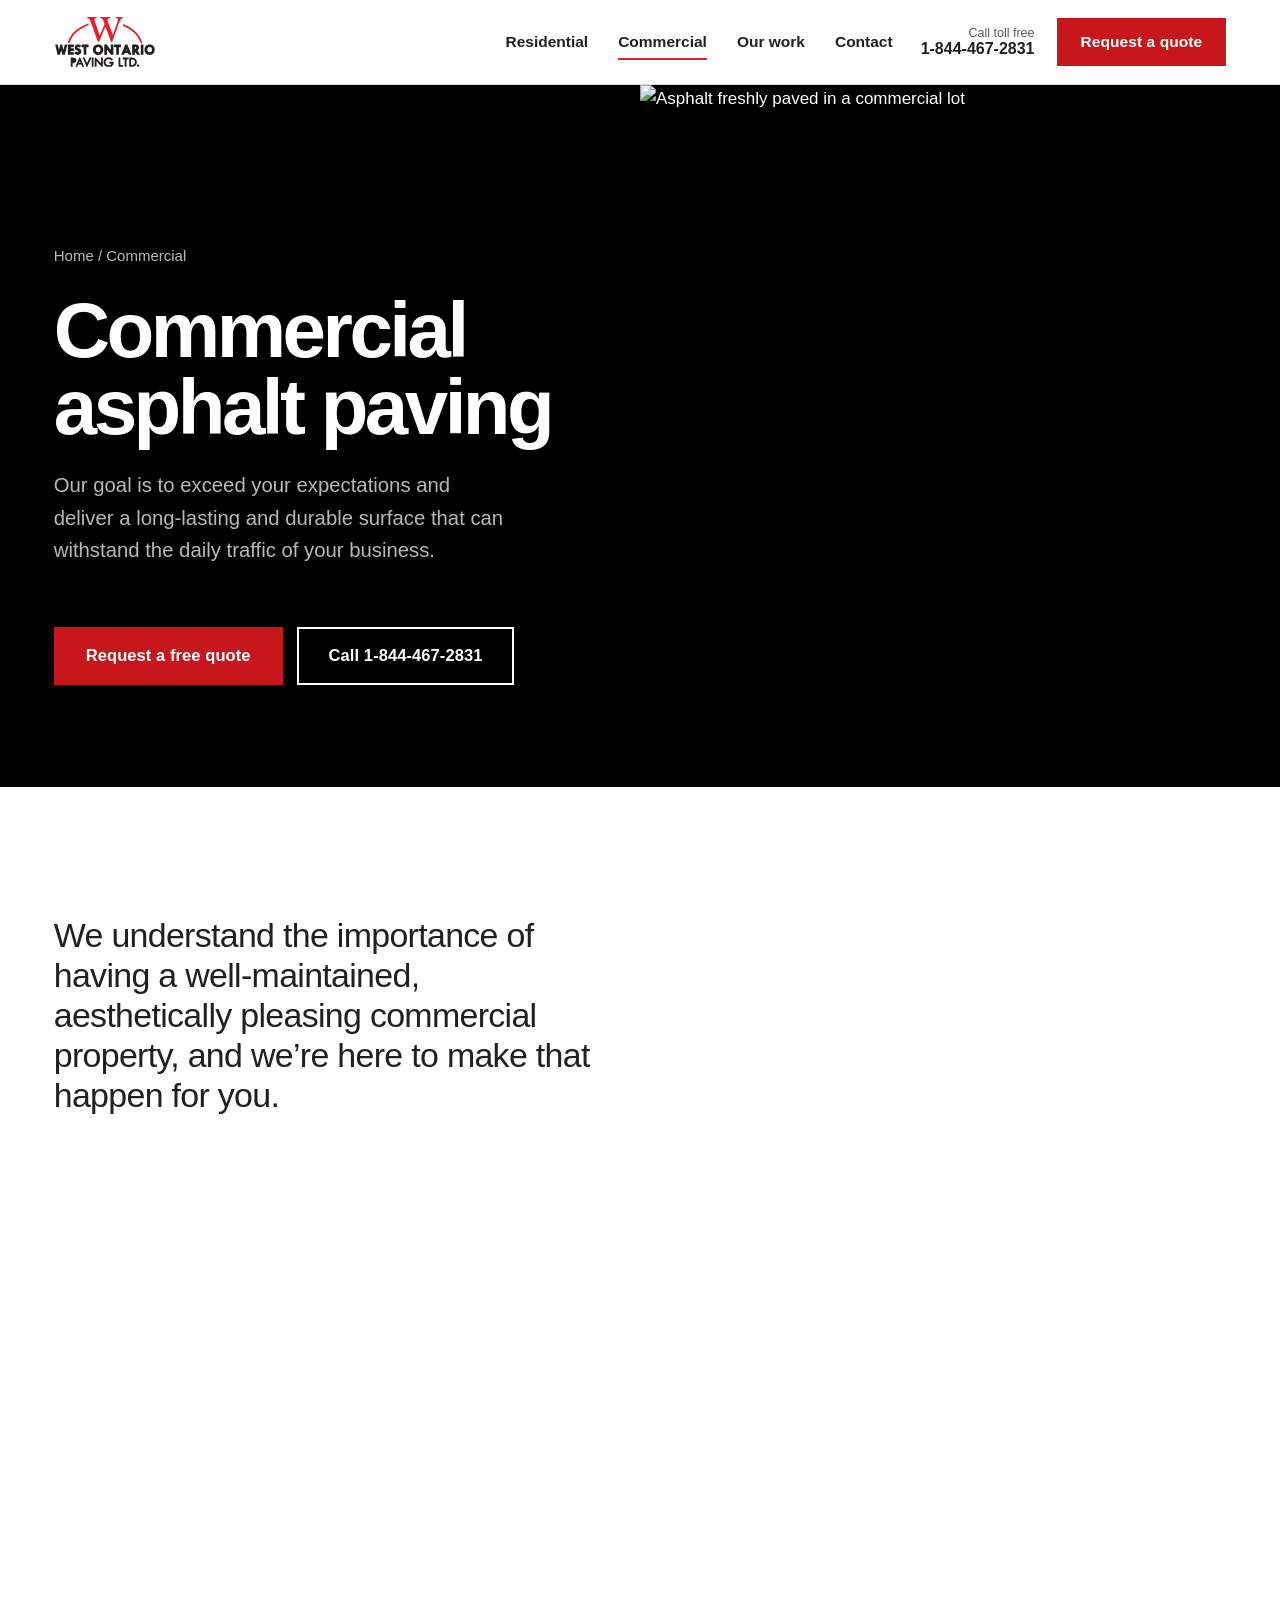
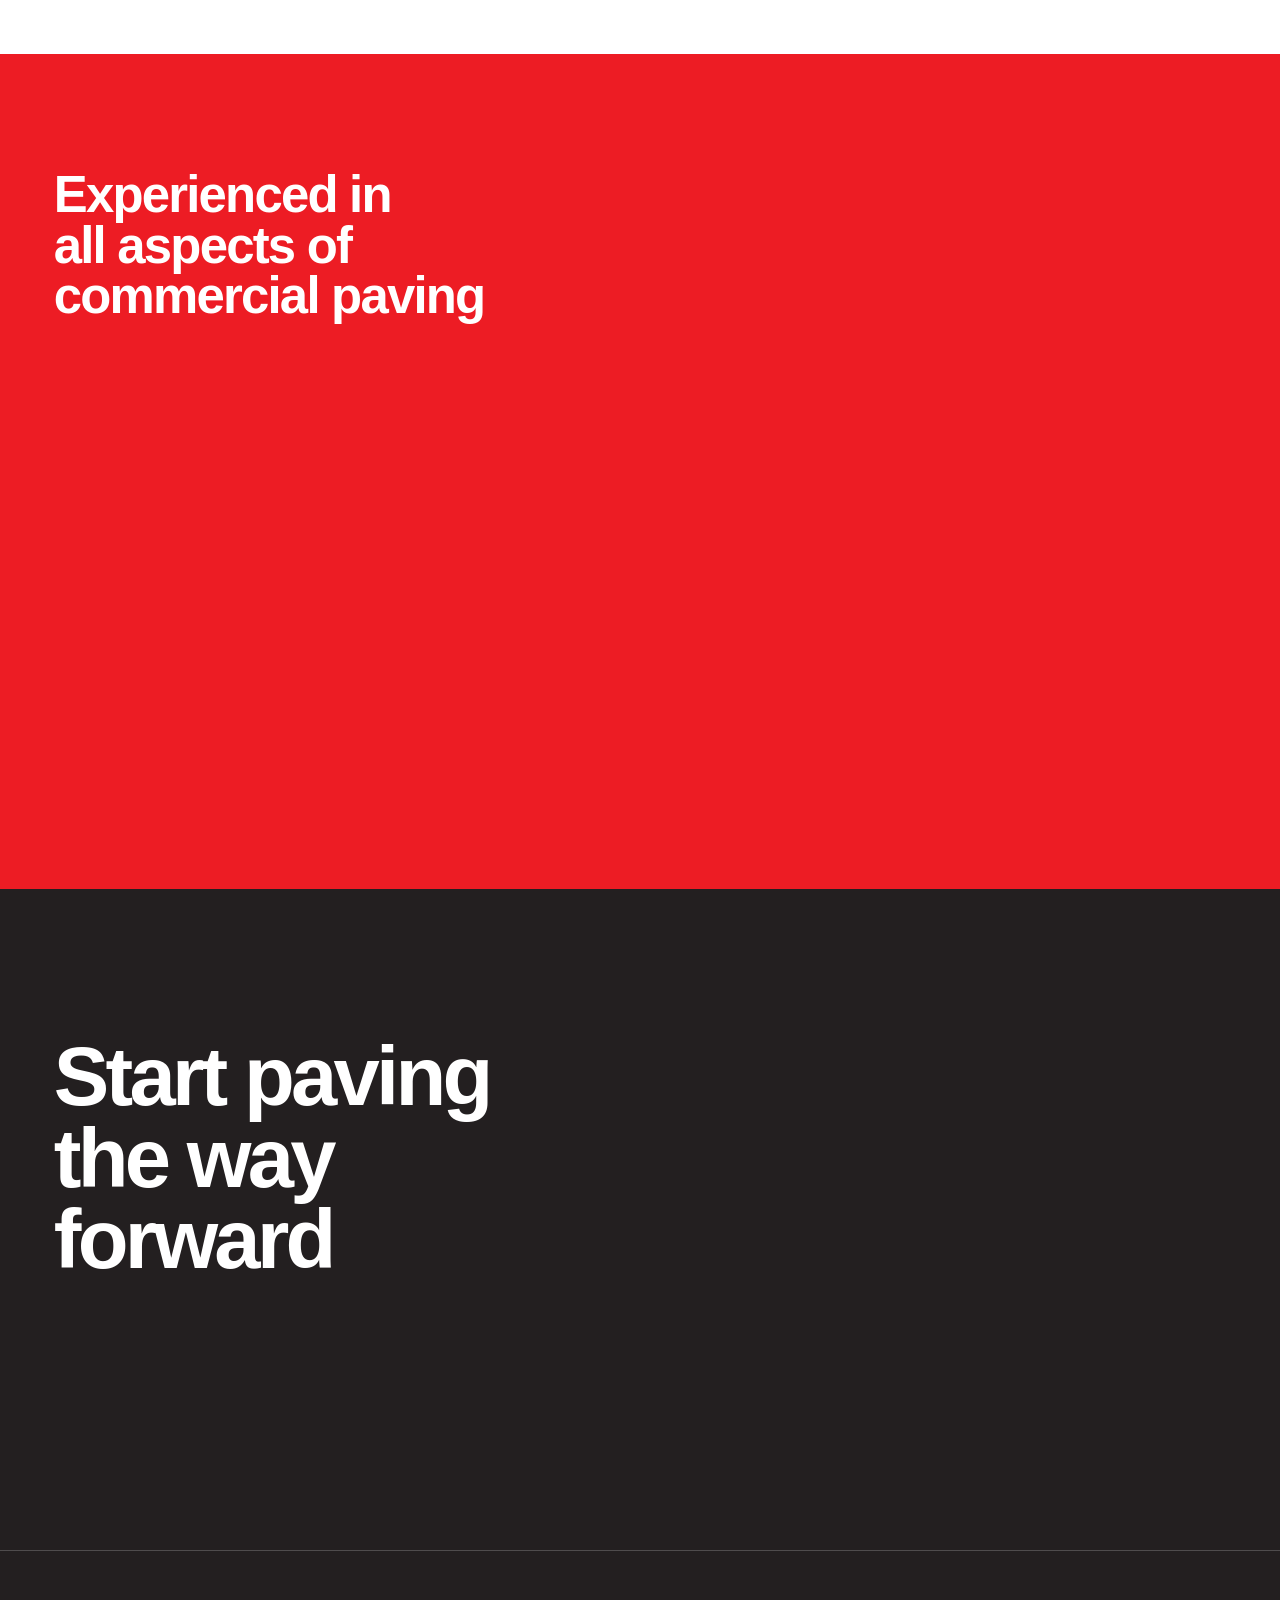
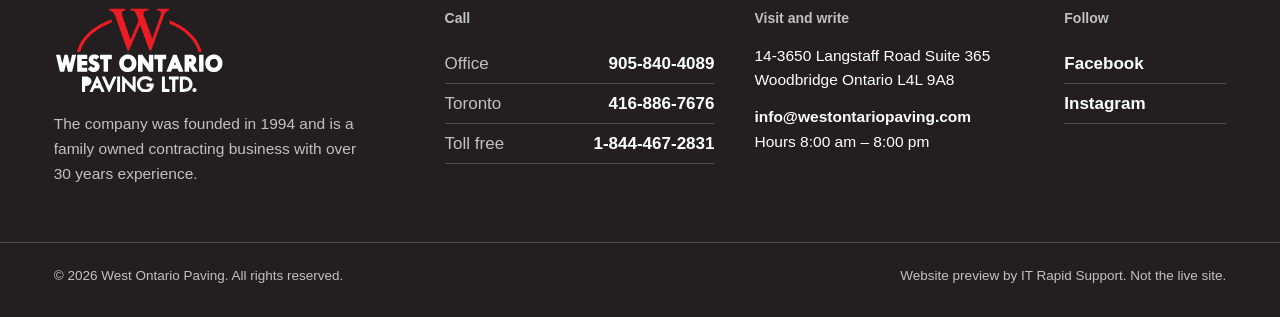
==== commit ff90ca2c: "v2: General Sans display type, inline SVG logo + 12K-derived icons, photos mastered at 12K served up" ====
--- a/commercial-asphalt-paving/index.html
+++ b/commercial-asphalt-paving/index.html
@@ -1,2 +1,12 @@
-<!DOCTYPE html><html lang="en-CA"> <head><meta charset="utf-8"><meta name="viewport" content="width=device-width, initial-scale=1, viewport-fit=cover"><title>Commercial Asphalt Paving | West Ontario Paving</title><meta name="description" content="Commercial asphalt paving, resurfacing, striping and repair. New parking lots, grading and repairs built to handle daily traffic, from a family-owned Ontario contractor."><meta name="robots" content="noindex, nofollow"><link rel="canonical" href="https://itrapidsupport.github.io/wop-site-preview/commercial-asphalt-paving/"><meta name="theme-color" content="#000000"><meta property="og:type" content="website"><meta property="og:site_name" content="West Ontario Paving"><meta property="og:title" content="Commercial Asphalt Paving | West Ontario Paving"><meta property="og:description" content="Commercial asphalt paving, resurfacing, striping and repair. New parking lots, grading and repairs built to handle daily traffic, from a family-owned Ontario contractor."><meta property="og:url" content="https://itrapidsupport.github.io/wop-site-preview/commercial-asphalt-paving/"><meta property="og:image" content="https://itrapidsupport.github.io/wop-site-preview/og.jpg"><meta property="og:image:width" content="1200"><meta property="og:image:height" content="630"><meta name="twitter:card" content="summary_large_image"><link rel="icon" href="/wop-site-preview/favicon.png" type="image/png"><link rel="apple-touch-icon" href="/wop-site-preview/favicon.png"><script type="application/ld+json">[{"@context":"https://schema.org","@type":["LocalBusiness","HomeAndConstructionBusiness"],"@id":"https://itrapidsupport.github.io/wop-site-preview/#business","name":"West Ontario Paving","legalName":"West Ontario Paving Ltd.","url":"https://itrapidsupport.github.io/wop-site-preview/","logo":"https://itrapidsupport.github.io/wop-site-preview/logo.svg","image":"https://itrapidsupport.github.io/wop-site-preview/og.jpg","email":"info@westontariopaving.com","telephone":"+19058404089","foundingDate":"1994","description":"Family-owned residential and commercial paving contractor: asphalt, concrete, interlock and paving repairs across the GTA, Simcoe County and Georgian Bay.","address":{"@type":"PostalAddress","streetAddress":"14-3650 Langstaff Road Suite 365","addressLocality":"Woodbridge","addressRegion":"Ontario","postalCode":"L4L 9A8","addressCountry":"CA"},"contactPoint":[{"@type":"ContactPoint","telephone":"+19058404089","contactType":"customer service","areaServed":"CA-ON"},{"@type":"ContactPoint","telephone":"+14168867676","contactType":"customer service","areaServed":"CA-ON"},{"@type":"ContactPoint","telephone":"+18444672831","contactType":"sales","areaServed":"CA-ON"}],"areaServed":[{"@type":"City","name":"Toronto"},{"@type":"City","name":"North York"},{"@type":"City","name":"Etobicoke"},{"@type":"City","name":"Brampton"},{"@type":"City","name":"Mississauga"},{"@type":"City","name":"Oakville"},{"@type":"City","name":"Burlington"},{"@type":"City","name":"Vaughan"},{"@type":"City","name":"Woodbridge"},{"@type":"City","name":"Kleinburg"},{"@type":"City","name":"Maple"},{"@type":"City","name":"Richmond Hill"},{"@type":"City","name":"Thornhill"},{"@type":"City","name":"Markham"},{"@type":"City","name":"Aurora"},{"@type":"City","name":"Newmarket"},{"@type":"City","name":"King City"},{"@type":"City","name":"King Township"},{"@type":"City","name":"Bolton"},{"@type":"City","name":"Bradford"},{"@type":"City","name":"Nobleton"},{"@type":"City","name":"Caledon"},{"@type":"City","name":"Georgetown"},{"@type":"City","name":"Milton"},{"@type":"City","name":"Orangeville"},{"@type":"City","name":"Ajax"},{"@type":"City","name":"Barrie"},{"@type":"City","name":"Innisfil"},{"@type":"City","name":"Oro-Medonte"},{"@type":"City","name":"Midhurst"},{"@type":"City","name":"Springwater"},{"@type":"City","name":"Cookstown"},{"@type":"City","name":"Moonstone"},{"@type":"City","name":"Wasaga Beach"},{"@type":"City","name":"Collingwood"},{"@type":"City","name":"Clearview"},{"@type":"City","name":"Blue Mountain"},{"@type":"City","name":"Meaford"},{"@type":"City","name":"Beaver Valley"},{"@type":"City","name":"Orillia"},{"@type":"City","name":"Midland"},{"@type":"City","name":"Penetanguishene"},{"@type":"City","name":"Tiny"},{"@type":"City","name":"Gravenhurst"}],"sameAs":["https://www.facebook.com/westontario.paving","https://www.instagram.com/west_ontario_paving/"]},{"@context":"https://schema.org","@type":"Service","name":"Commercial asphalt paving","serviceType":"Asphalt paving, resurfacing, striping and repair","provider":{"@type":"LocalBusiness","name":"West Ontario Paving"},"areaServed":"Ontario"}]</script><script>document.documentElement.classList.add('js'); if (matchMedia('(prefers-reduced-motion: reduce)').matches) document.documentElement.classList.add('rm');</script><style>@font-face{font-family:Archivo Variable;font-style:normal;font-display:swap;font-weight:100 900;font-stretch:62% 125%;src:url(/wop-site-preview/_a/archivo-vietnamese-wdth-normal.rJmnGBSt.woff2)format("woff2-variations");unicode-range:U+102-103,U+110-111,U+128-129,U+168-169,U+1A0-1A1,U+1AF-1B0,U+300-301,U+303-304,U+308-309,U+323,U+329,U+1EA0-1EF9,U+20AB}@font-face{font-family:Archivo Variable;font-style:normal;font-display:swap;font-weight:100 900;font-stretch:62% 125%;src:url(/wop-site-preview/_a/archivo-latin-ext-wdth-normal.7khWdh9v.woff2)format("woff2-variations");unicode-range:U+100-2BA,U+2BD-2C5,U+2C7-2CC,U+2CE-2D7,U+2DD-2FF,U+304,U+308,U+329,U+1D00-1DBF,U+1E00-1E9F,U+1EF2-1EFF,U+2020,U+20A0-20AB,U+20AD-20C0,U+2113,U+2C60-2C7F,U+A720-A7FF}@font-face{font-family:Archivo Variable;font-style:normal;font-display:swap;font-weight:100 900;font-stretch:62% 125%;src:url(/wop-site-preview/_a/archivo-latin-wdth-normal.DY7AcnAa.woff2)format("woff2-variations");unicode-range:U+??,U+131,U+152-153,U+2BB-2BC,U+2C6,U+2DA,U+2DC,U+304,U+308,U+329,U+2000-206F,U+20AC,U+2122,U+2191,U+2193,U+2212,U+2215,U+FEFF,U+FFFD}@font-face{font-family:Inter Tight Variable;font-style:normal;font-display:swap;font-weight:100 900;src:url(/wop-site-preview/_a/inter-tight-cyrillic-ext-wght-normal.okcGN4Nq.woff2)format("woff2-variations");unicode-range:U+460-52F,U+1C80-1C8A,U+20B4,U+2DE0-2DFF,U+A640-A69F,U+FE2E-FE2F}@font-face{font-family:Inter Tight Variable;font-style:normal;font-display:swap;font-weight:100 900;src:url(/wop-site-preview/_a/inter-tight-cyrillic-wght-normal.BS41q_Tv.woff2)format("woff2-variations");unicode-range:U+301,U+400-45F,U+490-491,U+4B0-4B1,U+2116}@font-face{font-family:Inter Tight Variable;font-style:normal;font-display:swap;font-weight:100 900;src:url(/wop-site-preview/_a/inter-tight-greek-ext-wght-normal.DQgQPNk4.woff2)format("woff2-variations");unicode-range:U+1F??}@font-face{font-family:Inter Tight Variable;font-style:normal;font-display:swap;font-weight:100 900;src:url(/wop-site-preview/_a/inter-tight-greek-wght-normal.sS1B39LI.woff2)format("woff2-variations");unicode-range:U+370-377,U+37A-37F,U+384-38A,U+38C,U+38E-3A1,U+3A3-3FF}@font-face{font-family:Inter Tight Variable;font-style:normal;font-display:swap;font-weight:100 900;src:url(/wop-site-preview/_a/inter-tight-vietnamese-wght-normal.TKKdAiBA.woff2)format("woff2-variations");unicode-range:U+102-103,U+110-111,U+128-129,U+168-169,U+1A0-1A1,U+1AF-1B0,U+300-301,U+303-304,U+308-309,U+323,U+329,U+1EA0-1EF9,U+20AB}@font-face{font-family:Inter Tight Variable;font-style:normal;font-display:swap;font-weight:100 900;src:url(/wop-site-preview/_a/inter-tight-latin-ext-wght-normal.B4u9PlvR.woff2)format("woff2-variations");unicode-range:U+100-2BA,U+2BD-2C5,U+2C7-2CC,U+2CE-2D7,U+2DD-2FF,U+304,U+308,U+329,U+1D00-1DBF,U+1E00-1E9F,U+1EF2-1EFF,U+2020,U+20A0-20AB,U+20AD-20C0,U+2113,U+2C60-2C7F,U+A720-A7FF}@font-face{font-family:Inter Tight Variable;font-style:normal;font-display:swap;font-weight:100 900;src:url(/wop-site-preview/_a/inter-tight-latin-wght-normal.DX-nOvPD.woff2)format("woff2-variations");unicode-range:U+??,U+131,U+152-153,U+2BB-2BC,U+2C6,U+2DA,U+2DC,U+304,U+308,U+329,U+2000-206F,U+20AC,U+2122,U+2191,U+2193,U+2212,U+2215,U+FEFF,U+FFFD}@view-transition{navigation:auto}:root{--red:#ed1c24;--red-d:#c8161d;--ink:#231f20;--black:#000;--paper:#fff;--concrete:#ededeb;--line:#231f2029;--line-w:#fff3;--mute:#5b5759;--mute-w:#ffffffb8;--disp:"Archivo Variable", "Arial Narrow", Arial, sans-serif;--text:"Inter Tight Variable", "Helvetica Neue", Arial, sans-serif;--pad:clamp(20px, 4.2vw, 72px);--max:1520px;--hdr:84px;--ease:cubic-bezier(.22, 1, .36, 1)}*,:before,:after{box-sizing:border-box}html{-webkit-text-size-adjust:100%;scroll-padding-top:var(--hdr)}html.lenis,html.lenis body{height:auto}.lenis.lenis-smooth{scroll-behavior:auto!important}body{font-family:var(--text);color:var(--ink);background:var(--paper);-webkit-font-smoothing:antialiased;text-rendering:optimizelegibility;margin:0;font-size:17px;line-height:1.6;overflow-x:clip}img{max-width:100%;height:auto;display:block}picture{display:block}a{color:inherit}h1,h2,h3,p,figure,blockquote,ol,ul{margin:0}ol,ul{padding:0;list-style:none}address{font-style:normal}button{font:inherit;color:inherit;cursor:pointer;background:0 0;border:0}:focus-visible{outline:3px solid var(--red);outline-offset:3px}.sr{clip:rect(0 0 0 0);white-space:nowrap;width:1px;height:1px;position:absolute;overflow:hidden}.skip{z-index:100;background:var(--black);color:#fff;padding:10px 16px;position:absolute;top:-60px;left:12px}.skip:focus{top:12px}.wrap{width:100%;max-width:var(--max);padding-inline:var(--pad);margin-inline:auto}.sec-h{font-family:var(--disp);font-variation-settings:"wdth" 118;letter-spacing:-.02em;text-wrap:balance;max-width:16ch;font-size:clamp(2.1rem,1.2rem + 3.6vw,5rem);font-weight:800;line-height:.98}.sec-h--w{color:#fff}.tlink{border-bottom:2px solid var(--red);transition:gap .35s var(--ease);align-items:center;gap:.6em;padding:.35em 0;font-weight:600;text-decoration:none;display:inline-flex}.tlink:hover{gap:1em}.tlink:after{content:"";background:currentColor;width:18px;height:2px}.tlink--w{color:#fff;border-color:#fff}.btn{--mx:0px;--my:0px;letter-spacing:.005em;white-space:nowrap;min-height:48px;transform:translate(var(--mx), var(--my));transition:transform .4s var(--ease), background-color .25s, color .25s, border-color .25s;isolation:isolate;border:2px solid #0000;justify-content:center;align-items:center;padding:0 22px;font-size:15.5px;font-weight:650;text-decoration:none;display:inline-flex;position:relative;overflow:hidden}.btn span{z-index:1;position:relative}.btn:before{content:"";background:var(--black);transition:transform .45s var(--ease);z-index:0;position:absolute;inset:0;transform:translateY(101%)}.btn:hover:before{transform:translateY(0)}.btn--red{background:var(--red-d);color:#fff}.btn--line{color:inherit;border-color:currentColor}.btn--line:before{background:#fff}.btn--line:hover{color:var(--black);border-color:#fff}.btn--lg{min-height:58px;padding:0 30px;font-size:16.5px}.hdr{z-index:50;border-bottom:1px solid var(--line);background:#fff;position:sticky;top:0}.hdr__in{height:var(--hdr);max-width:var(--max);padding-inline:var(--pad);align-items:center;gap:28px;margin-inline:auto;display:flex}.hdr__logo img{width:auto;height:52px}.hdr__nav{gap:30px;margin-left:auto;display:flex}.hdr__nav a{padding:6px 0;font-size:15.5px;font-weight:550;text-decoration:none;position:relative}.hdr__nav a:after{content:"";background:var(--red);transform-origin:100%;height:2px;transition:transform .4s var(--ease);position:absolute;bottom:0;left:0;right:0;transform:scaleX(0)}.hdr__nav a:hover:after,.hdr__nav a[aria-current]:after{transform-origin:0;transform:scaleX(1)}.hdr__act{align-items:center;gap:22px;display:flex}.hdr__tel{text-align:right;flex-direction:column;line-height:1.15;text-decoration:none;display:flex}.hdr__tel-l{color:var(--mute);font-size:12.5px}.hdr__tel-n{font-variant-numeric:tabular-nums;font-size:16px;font-weight:700}.hdr__burger{width:44px;height:44px;display:none;position:relative}.hdr__burger i{background:var(--ink);height:2px;transition:transform .35s var(--ease);position:absolute;left:10px;right:10px}.hdr__burger i:first-of-type{top:17px}.hdr__burger i:last-of-type{top:25px}.hdr__burger[aria-expanded=true] i:first-of-type{transform:translateY(4px)rotate(45deg)}.hdr__burger[aria-expanded=true] i:last-of-type{transform:translateY(-4px)rotate(-45deg)}.menu{inset:var(--hdr) 0 0 0;background:var(--black);color:#fff;padding:28px var(--pad) 40px;flex-direction:column;justify-content:space-between;display:flex;position:fixed;overflow-y:auto}.menu[hidden]{display:none}.menu nav a{font-family:var(--disp);font-variation-settings:"wdth" 112;border-bottom:1px solid var(--line-w);padding:6px 0;font-size:2.4rem;font-weight:750;line-height:1.25;text-decoration:none;display:block}.menu__foot{gap:10px;margin-top:32px;display:grid}.menu__foot a{justify-content:space-between;font-size:1.15rem;font-weight:650;text-decoration:none;display:flex}.menu__foot span{color:var(--mute-w);font-weight:450}.hero{background:var(--black);color:#fff;min-height:calc(100svh - var(--hdr));grid-template-rows:1fr auto;grid-template-columns:minmax(0,1.12fr) minmax(0,.88fr);display:grid;position:relative;overflow:hidden}.hero__grain{pointer-events:none;opacity:.9;width:100%;height:100%;position:absolute;inset:0}.hero__txt{z-index:2;padding:clamp(36px, 6vh, 84px) var(--pad) 32px;flex-direction:column;justify-content:center;max-width:900px;display:flex;position:relative}.hero__kick{color:var(--mute-w);border-left:3px solid var(--red);margin-bottom:26px;padding-left:18px;font-size:16px}.hero__h{font-family:var(--disp);font-variation-settings:"wdth" 125;letter-spacing:-.025em;font-size:clamp(2.7rem,.6rem + 4.6vw,6.4rem);font-weight:820;line-height:.92}.hero__h .ln{margin-bottom:-.06em;padding-bottom:.06em;display:block;overflow:hidden}.hero__sub{color:var(--mute-w);max-width:34ch;margin-top:28px;font-size:clamp(1.05rem,.95rem + .4vw,1.3rem)}.hero__btns{flex-wrap:wrap;gap:14px;margin-top:36px;display:flex}.hero__media{z-index:1;grid-area:1/2/3;position:relative}.hero__ph{position:absolute;inset:0;overflow:hidden}.hero__ph picture,.hero__ph img{object-fit:cover;width:100%;height:100%}.hero__ph img{transform:scale(1.08)}.hero__inset{aspect-ratio:3/4;border-top:10px solid var(--black);border-right:10px solid var(--black);background:var(--black);width:38%;position:absolute;bottom:0;left:-1px;overflow:hidden}.hero__inset .px-inset,.hero__inset picture,.hero__inset img{object-fit:cover;width:100%;height:100%}.hero__inset img{transform:scale(1.12)}.hero__facts{z-index:2;border-top:1px solid var(--line-w);margin:0 var(--pad) 0;grid-column:1;grid-template-columns:repeat(3,1fr);display:grid;position:relative}.hero__facts li{color:var(--mute-w);padding:22px 18px 26px 0;font-size:15px;line-height:1.35}.hero__facts li+li{border-left:1px solid var(--line-w);padding-left:18px}.hero__facts b{font-family:var(--disp);font-variation-settings:"wdth" 118;color:#fff;font-variant-numeric:tabular-nums;margin-bottom:4px;font-size:clamp(1.6rem,1.1rem + 1.3vw,2.5rem);font-weight:800;line-height:1.05;display:block}@keyframes rise{0%{transform:translateY(110%)}to{transform:none}}@keyframes fadeRise{0%{opacity:0;transform:translateY(18px)}to{opacity:1;transform:none}}@keyframes wipe{0%{clip-path:inset(100% 0 0)}to{clip-path:inset(0)}}.in-word{animation:rise 1.05s var(--ease) both;animation-delay:var(--d,0s);display:inline-block}.in-rise{animation:fadeRise .9s var(--ease) both;animation-delay:var(--d,0s)}.in-wipe{animation:wipe 1.3s var(--ease) both;animation-delay:var(--d,0s)}.js:not(.rm) .reveal{clip-path:inset(100% 0 0)}.js:not(.rm) .fade{opacity:0;transform:translateY(22px)}.rise-lines .rl{margin-bottom:-.08em;padding-bottom:.08em;display:block;overflow:hidden}.rise-lines .rl>span{display:block}.px{height:100%;overflow:hidden}.px picture,.px img{object-fit:cover;width:100%;height:100%}.px img{will-change:transform;transform:scale(1.14)}.stmt{padding-block:clamp(80px,12vw,180px) clamp(70px,9vw,140px)}.stmt__big{font-family:var(--disp);font-variation-settings:"wdth" 100;letter-spacing:-.015em;max-width:26ch;margin-top:clamp(28px,4vw,56px);font-size:clamp(1.55rem,1rem + 2.3vw,3.4rem);font-weight:650;line-height:1.12}.brighten .w{color:inherit}.js:not(.rm) .brighten .w{color:#8a8688;transition:color .2s linear}.js:not(.rm) .brighten .w.lit{color:var(--ink)}.stmt__grid{grid-template-columns:5fr 4fr 3.4fr;align-items:start;gap:clamp(24px,3vw,56px);margin-top:clamp(48px,7vw,110px);display:grid}.stmt__ph{aspect-ratio:3/4}.stmt__copy{color:#3a3637;align-self:center;gap:18px;max-width:46ch;display:grid}.stmt__copy .tlink{color:var(--ink);justify-self:start;margin-top:8px}.stmt__ph2{aspect-ratio:3/4;margin-top:clamp(80px,12vw,200px)}.svc{background:var(--concrete);padding-block:clamp(80px,10vw,160px)}.svc__in{grid-template-columns:minmax(0,1.05fr) minmax(0,.95fr);align-items:start;gap:clamp(32px,5vw,96px);display:grid}.svc__lede{color:#3a3637;max-width:46ch;margin-top:26px}.svc__rows{border-top:1px solid var(--line);counter-reset:s;margin-top:clamp(40px,5vw,70px)}.svc__row{border-bottom:1px solid var(--line);cursor:default;grid-template-columns:1fr;gap:10px;padding:clamp(26px,3vw,40px) 0;display:grid;position:relative}.svc__row:before{content:"";background:var(--red);transform-origin:0;width:100%;height:3px;transition:transform .6s var(--ease);position:absolute;top:-1px;left:0;transform:scaleX(0)}.svc__row.on:before{transform:scaleX(1)}.svc__row h3{font-family:var(--disp);font-variation-settings:"wdth" 118;letter-spacing:-.02em;font-size:clamp(1.7rem,1.1rem + 2vw,3.1rem);font-weight:780;line-height:1;transition:color .3s}.svc__row p{color:#3a3637;max-width:44ch}.svc__row:not(.on) h3{color:#8d898b}.svc__mob{display:none}.svc__stage{top:calc(var(--hdr) + 40px);position:sticky}.svc__frame{aspect-ratio:4/5;background:var(--ink);position:relative;overflow:hidden}.svc__img{clip-path:inset(100% 0 0);transition:clip-path .9s var(--ease);position:absolute;inset:0}.svc__img.on{clip-path:inset(0);z-index:1}.svc__img picture,.svc__img img{object-fit:cover;width:100%;height:100%}.split{grid-template-columns:1fr 1fr;display:grid}.split__card{color:#fff;flex-direction:column;text-decoration:none;display:flex}.split__card--black{background:var(--black)}.split__card--red{background:var(--red)}.split__ph{aspect-ratio:4/3;overflow:hidden}.split__txt{padding:clamp(36px, 4.5vw, 72px) var(--pad) clamp(48px, 6vw, 96px);justify-items:start;gap:20px;display:grid}.split__h{font-family:var(--disp);font-variation-settings:"wdth" 120;letter-spacing:-.02em;font-size:clamp(2.2rem,1.3rem + 3vw,4.6rem);font-weight:820;line-height:.95}.split__txt p{color:#ffffffe0;max-width:44ch}.split__card--red .split__txt p{color:#fff}.split__card:hover .px img{transition:transform 1.2s var(--ease);transform:scale(1.2)!important}.rail{background:var(--black);color:#fff}.rail__pin{min-height:calc(100svh - var(--hdr));flex-direction:column;justify-content:center;padding-block:clamp(56px,6vw,96px) clamp(40px,5vw,70px);display:flex;overflow:hidden}.rail__head{flex-wrap:wrap;justify-content:space-between;align-items:end;gap:24px;display:flex}.rail__track{padding-inline:var(--pad);will-change:transform;align-items:flex-start;gap:clamp(14px,1.6vw,26px);margin-top:clamp(36px,4vw,60px);display:flex}.rail__item{background:#111;flex:none;overflow:hidden}.rail__item picture,.rail__item img{object-fit:cover;width:100%;height:100%}.rail__item--0{aspect-ratio:3/4;width:clamp(260px,26vw,440px)}.rail__item--1{aspect-ratio:4/3;width:clamp(300px,34vw,580px);margin-top:8vh}.rail__item--2{aspect-ratio:3/4;width:clamp(240px,22vw,380px);margin-top:3vh}.rail__bar{margin-top:40px}.rail__bar i{background:var(--line-w);height:2px;display:block;position:relative;overflow:hidden}.rail__bar i:after{content:"";background:var(--red);transform:scaleX(var(--p,0));transform-origin:0;position:absolute;inset:0}.crew{grid-template-columns:minmax(0,.7fr) minmax(0,1.3fr);align-items:center;gap:clamp(32px,5vw,90px);padding-block:clamp(80px,9vw,140px);display:grid}.crew__txt{gap:22px;display:grid}.crew__txt p{color:#3a3637;max-width:44ch}.crew__col{grid-template-rows:auto auto;grid-template-columns:repeat(12,1fr);gap:16px;display:grid}.crew__a{aspect-ratio:3/4;grid-area:1/1/3/6;align-self:center}.crew__b{aspect-ratio:4/3;grid-area:1/6/auto/13}.crew__c{aspect-ratio:3/4;grid-area:2/7/auto/12}.rev{background:var(--red);color:#fff;grid-template-columns:minmax(0,.85fr) minmax(0,1.15fr);display:grid}.rev__ph{aspect-ratio:auto;min-height:100%}.rev__ph .px{min-height:520px}.rev__body{padding:clamp(60px, 8vw, 130px) var(--pad);flex-direction:column;gap:36px;display:flex}.rev__slides{display:grid}.rev__q{opacity:0;transition:opacity .6s var(--ease), transform .6s var(--ease);pointer-events:none;grid-area:1/1;transform:translateY(16px)}.rev__q.on{opacity:1;pointer-events:auto;transform:none}.rev__stars{letter-spacing:.15em;font-size:18px}.rev__stars span{opacity:.35}.rev__q blockquote p{font-family:var(--disp);font-variation-settings:"wdth" 100;letter-spacing:-.01em;max-width:34ch;margin-top:18px;font-size:clamp(1.3rem,1rem + 1.25vw,2.15rem);font-weight:600;line-height:1.25}.rev__q figcaption{margin-top:22px;font-size:16px}.rev__q figcaption b{margin-right:6px;font-weight:700}.rev__nav{align-items:center;gap:18px;display:flex}.rev__btn{--mx:0px;--my:0px;min-height:48px;transform:translate(var(--mx), var(--my));transition:transform .4s var(--ease), background .25s, color .25s;border:2px solid #fff;padding:0 20px;font-weight:650}.rev__btn:hover{color:var(--red-d);background:#fff}.rev__count{font-variant-numeric:tabular-nums}.steps{padding-block:clamp(90px,11vw,170px) 0}.steps__line{background:var(--concrete);height:4px;margin-top:clamp(40px,5vw,70px);position:relative;overflow:hidden}.steps__line i{background:var(--red);transform:scaleX(var(--p,1));transform-origin:0;position:absolute;inset:0}.steps__list{grid-template-columns:repeat(3,1fr);gap:clamp(24px,3vw,56px);padding-top:34px;display:grid}.steps__n{font-family:var(--disp);font-variation-settings:"wdth" 125;color:var(--red);font-size:clamp(3rem,2rem + 3vw,5.5rem);font-weight:820;line-height:1;display:block}.steps__list h3{font-family:var(--disp);font-variation-settings:"wdth" 112;margin-top:14px;font-size:clamp(1.4rem,1.1rem + .9vw,2rem);font-weight:750}.steps__list p{color:#3a3637;max-width:36ch;margin-top:10px}.steps__ph{aspect-ratio:21/8;margin-top:clamp(60px,8vw,120px);margin-inline:calc(var(--pad) * -1)}.areas{background:var(--black);color:#fff;padding-block:0 clamp(80px,10vw,150px);overflow:hidden}.areas__mq{border-bottom:1px solid var(--line-w);gap:6px;padding-block:26px;display:grid}.mq{white-space:nowrap;overflow:hidden}.mq__t{gap:0;animation:70s linear infinite mq;display:inline-flex}.mq--rev .mq__t{animation-duration:60s;animation-direction:reverse}.mq span{font-family:var(--disp);font-variation-settings:"wdth" 125;padding-right:.6em;font-size:clamp(2rem,1.2rem + 3vw,4.4rem);font-weight:800;line-height:1.1}.mq span:after{content:"";background:var(--red);vertical-align:middle;width:.32em;height:.32em;margin-left:.6em;display:inline-block}.mq--rev span{color:#0000;-webkit-text-stroke:1.2px #ffffff8c}@keyframes mq{to{transform:translate(-50%)}}.areas__in{grid-template-columns:minmax(0,1.3fr) minmax(0,.7fr);gap:clamp(30px,5vw,90px);padding-top:clamp(70px,8vw,120px);display:grid}.areas__in .sec-h{grid-column:1/-1}.areas__cols{grid-template-columns:1fr 1fr;gap:clamp(24px,3vw,48px);display:grid}.areas__cols h3{border-bottom:2px solid var(--red);margin-bottom:14px;padding-bottom:12px;font-size:17px;font-weight:700}.areas__cols p{color:var(--mute-w);line-height:1.75}.areas__ph{aspect-ratio:3/4}.ftr{background:var(--ink);color:#fff}.ftr__cta{grid-template-columns:minmax(0,1.4fr) minmax(0,.6fr);grid-template-areas:"big ph""sub ph""btn ph";align-content:start;gap:22px clamp(30px,5vw,90px);padding-block:clamp(80px,10vw,150px) clamp(60px,7vw,100px);display:grid}.ftr__ph{aspect-ratio:3/4;grid-area:ph;overflow:hidden}.ftr__ph picture,.ftr__ph img{object-fit:cover;width:100%;height:100%}.ftr__big{font-family:var(--disp);font-variation-settings:"wdth" 125;letter-spacing:-.025em;grid-area:big;align-self:end;max-width:12ch;font-size:clamp(2.6rem,1.2rem + 5vw,7rem);font-weight:820;line-height:.93}.ftr__sub{color:var(--mute-w);grid-area:sub;font-size:1.15rem}.ftr__btns{flex-wrap:wrap;grid-area:btn;gap:14px;margin-top:10px;display:flex}.ftr__grid{border-top:1px solid var(--line-w);grid-template-columns:1.3fr 1fr 1fr .6fr;gap:40px;padding-block:56px;display:grid}.ftr__brand img{width:170px;height:auto}.ftr__brand p{color:var(--mute-w);max-width:36ch;margin-top:18px;font-size:15px}.ftr__h{color:var(--mute-w);margin-bottom:14px;font-size:14px;font-weight:600}.ftr__list li{border-bottom:1px solid var(--line-w);justify-content:space-between;gap:16px;max-width:280px;padding:6px 0;display:flex}.ftr__list span{color:var(--mute-w)}.ftr__list a,.ftr__grid a{font-weight:600;text-decoration:none}.ftr__list a:hover,.ftr__grid a:hover{color:#ff6b70}.ftr__list--plain li{justify-content:start}.ftr__grid address,.ftr__grid p{font-size:15.5px}.ftr__grid address+p{margin-top:12px}.ftr__legal{color:var(--mute-w);border-top:1px solid var(--line-w);flex-wrap:wrap;justify-content:space-between;gap:20px;padding-block:22px 30px;font-size:13.5px;display:flex}.phero{background:var(--black);color:#fff;grid-template-columns:minmax(0,1fr) minmax(0,1fr);min-height:min(78svh,760px);display:grid}.phero__txt{padding:clamp(56px, 8vw, 120px) var(--pad);flex-direction:column;justify-content:end;gap:24px;display:flex}.phero__crumb{color:var(--mute-w);font-size:15px}.phero__crumb a{text-decoration:none}.phero__h{font-family:var(--disp);font-variation-settings:"wdth" 122;letter-spacing:-.025em;font-size:clamp(2.5rem,1.2rem + 4.6vw,6.4rem);font-weight:820;line-height:.93}.phero__h .ln{margin-bottom:-.06em;padding-bottom:.06em;display:block;overflow:hidden}.phero__lede{color:var(--mute-w);max-width:40ch;font-size:clamp(1.05rem,.95rem + .4vw,1.3rem)}.phero__ph{min-height:360px;position:relative;overflow:hidden}.phero__ph .px-hero{position:absolute;inset:0}.phero__ph picture,.phero__ph img{object-fit:cover;width:100%;height:100%}.prose{grid-template-columns:minmax(0,1fr) minmax(0,1fr);align-items:start;gap:clamp(32px,6vw,110px);padding-block:clamp(80px,10vw,150px);display:grid}.prose__copy{color:#3a3637;gap:20px;max-width:56ch;font-size:18px;display:grid}.prose__copy .lead{font-family:var(--disp);font-variation-settings:"wdth" 100;color:var(--ink);letter-spacing:-.01em;font-size:clamp(1.4rem,1rem + 1.4vw,2.2rem);font-weight:650;line-height:1.18}.prose__copy .tlink{color:var(--ink);justify-self:start}.prose__ph{top:calc(var(--hdr) + 30px);grid-template-columns:repeat(2,minmax(0,1fr));gap:16px;display:grid;position:sticky}.prose__ph figure{aspect-ratio:3/4}.prose__ph figure:nth-child(2){margin-top:70px}.band{background:var(--red);color:#fff}.band__in{grid-template-columns:minmax(0,1fr) minmax(0,1fr);align-items:center;gap:clamp(30px,5vw,90px);padding-block:clamp(70px,9vw,130px);display:grid}.band h2{font-family:var(--disp);font-variation-settings:"wdth" 118;letter-spacing:-.02em;font-size:clamp(1.9rem,1.1rem + 2.6vw,3.8rem);font-weight:800;line-height:1}.band ul{border-top:1px solid #fff6;display:grid}.band li{font-family:var(--disp);font-variation-settings:"wdth" 112;letter-spacing:-.01em;border-bottom:1px solid #fff6;padding:18px 0;font-size:clamp(1.25rem,1rem + 1vw,2rem);font-weight:720}.band__in>*,.prose>*,.quote>*,.crew>*,.svc__in>*{min-width:0}.gal{columns:3 320px;column-gap:16px;padding-block:clamp(60px,7vw,110px) clamp(80px,10vw,150px)}.gal figure{break-inside:avoid;background:var(--concrete);margin-bottom:16px;overflow:hidden}.gal img{width:100%;height:auto}.quote{grid-template-columns:minmax(0,.8fr) minmax(0,1.2fr);align-items:start;gap:clamp(36px,6vw,110px);padding-block:clamp(70px,9vw,140px);display:grid}.quote__aside{top:calc(var(--hdr) + 30px);gap:28px;display:grid;position:sticky}.quote__aside p{color:#3a3637}.quote__phones li{border-bottom:1px solid var(--line);justify-content:space-between;gap:18px;padding:14px 0;font-size:1.05rem;display:flex}.quote__phones li:first-child{border-top:1px solid var(--line)}.quote__phones span{color:var(--mute)}.quote__phones a{font-variant-numeric:tabular-nums;font-weight:700;text-decoration:none}.quote__ph{aspect-ratio:4/3}.form{grid-template-columns:1fr 1fr;gap:26px 22px;display:grid}.form .full{grid-column:1/-1}.field{gap:8px;display:grid}.field label{font-size:14.5px;font-weight:600}.field label i{color:var(--red-d);font-style:normal}.field input,.field select,.field textarea{font:inherit;color:var(--ink);border:0;border-bottom:2px solid var(--line);-webkit-appearance:none;appearance:none;background:0 0;border-radius:0;width:100%;padding:10px 0 12px;font-size:17px;transition:border-color .25s}.field select{background-image:linear-gradient(45deg, transparent 50%, var(--ink) 50%), linear-gradient(135deg, var(--ink) 50%, transparent 50%);background-position:calc(100% - 14px) 55%,calc(100% - 8px) 55%;background-repeat:no-repeat;background-size:6px 6px}.field textarea{resize:vertical;min-height:140px}.field input:focus,.field select:focus,.field textarea:focus{border-color:var(--red);outline:none}.form__note{color:var(--mute);font-size:14px}@media (width<=1180px){.hdr__nav{display:none}.hdr__burger{display:block}.hdr__act{margin-left:auto}}@media (width<=899px){:root{--hdr:68px}body{font-size:16.5px}.hdr__in{gap:12px}.hdr__logo img{height:42px}.hdr__tel{display:none}.hdr__act{gap:8px}.hdr__act .btn{min-height:42px;padding:0 14px;font-size:14.5px}.hero{grid-template-rows:auto auto auto;grid-template-columns:1fr;min-height:0}.hero__txt{padding:34px var(--pad) 30px}.hero__kick{margin-bottom:20px;font-size:14.5px}.hero__h{font-size:clamp(2.35rem,10.4vw,3.6rem)}.hero__sub{margin-top:20px}.hero__btns{margin-top:26px}.hero__btns .btn{flex:100%}.hero__media{aspect-ratio:4/4.3;grid-area:2/1;animation:none}.hero__inset{width:40%}.hero__facts{margin:0 var(--pad);grid-row:3}.hero__facts li{padding:18px 10px 22px 0;font-size:13.5px}.hero__facts li+li{padding-left:10px}.stmt__grid{grid-template-columns:1fr}.stmt__ph{aspect-ratio:4/3}.stmt__ph2{justify-self:end;width:62%;margin-top:8px}.rev__q blockquote p{font-size:1.22rem;line-height:1.32}.crew__col{gap:10px}.svc__in{grid-template-columns:1fr}.svc__stage{display:none}.svc__mob{aspect-ratio:4/3;margin-top:14px;display:block;overflow:hidden}.svc__mob picture,.svc__mob img{object-fit:cover;width:100%;height:100%}.svc__row:not(.on) h3{color:var(--ink)}.split{grid-template-columns:1fr}.rail__track{scroll-snap-type:x mandatory;scrollbar-width:none;padding-bottom:6px;overflow-x:auto}.rail__track::-webkit-scrollbar{display:none}.rail__item{scroll-snap-align:center}.rail__item--1{width:84vw;margin-top:0}.rail__item--0,.rail__item--2{width:66vw;margin-top:0}.crew,.rev{grid-template-columns:1fr}.rev__ph .px{aspect-ratio:4/3;min-height:0}.steps__list{grid-template-columns:1fr;gap:34px}.steps__ph{aspect-ratio:4/3}.areas__in,.areas__cols{grid-template-columns:1fr}.areas__ph{aspect-ratio:4/3}.ftr__cta{grid-template-columns:1fr;grid-template-areas:"ph""big""sub""btn"}.ftr__ph{aspect-ratio:4/3;margin-bottom:18px}.ftr__btns .btn{flex:100%}.ftr__grid{grid-template-columns:1fr 1fr}.ftr__brand{grid-column:1/-1}.phero{grid-template-columns:1fr;min-height:0}.phero__txt{padding-block:44px 40px}.phero__ph{aspect-ratio:4/3;min-height:0}.prose,.band__in,.quote{grid-template-columns:1fr}.prose__ph,.quote__aside{position:static}.form{grid-template-columns:1fr}}@media (width<=420px){.ftr__grid{grid-template-columns:1fr}.hdr__act .btn span{font-size:14px}}@media (prefers-reduced-motion:reduce){*,:before,:after{transition-duration:.01ms!important;animation-duration:.01ms!important;animation-delay:0s!important}.mq__t{animation:none}.px img,.hero__ph img,.hero__inset img{transform:none!important}}
-</style><script type="module" src="/wop-site-preview/_a/page.B3sWyS9n.js"></script></head> <body> <a class="skip" href="#main">Skip to content</a> <header class="hdr" id="hdr"> <div class="hdr__in"> <a class="hdr__logo" href="/wop-site-preview/" aria-label="West Ontario Paving home"><img src="/wop-site-preview/logo.svg" width="483" height="247" alt="West Ontario Paving"></a> <nav class="hdr__nav" aria-label="Main"> <a href="/wop-site-preview/residential-asphalt-paving/">Residential</a><a href="/wop-site-preview/commercial-asphalt-paving/" aria-current="page">Commercial</a><a href="/wop-site-preview/gallery/">Our work</a><a href="/wop-site-preview/request-a-quote/">Contact</a> </nav> <div class="hdr__act"> <a class="hdr__tel" href="tel:+18444672831"><span class="hdr__tel-l">Call toll free</span><span class="hdr__tel-n">1-844-467-2831</span></a> <a class="btn btn--red mag" href="/wop-site-preview/request-a-quote/"><span>Request a quote</span></a> <button class="hdr__burger" aria-expanded="false" aria-controls="menu"><span class="sr">Menu</span><i></i><i></i></button> </div> </div> <div class="menu" id="menu" hidden> <nav aria-label="Mobile"> <a href="/wop-site-preview/">Home</a> <a href="/wop-site-preview/residential-asphalt-paving/">Residential</a><a href="/wop-site-preview/commercial-asphalt-paving/">Commercial</a><a href="/wop-site-preview/gallery/">Our work</a><a href="/wop-site-preview/request-a-quote/">Contact</a> </nav> <div class="menu__foot"> <a href="tel:+19058404089"><span>Office</span>905-840-4089</a><a href="tel:+14168867676"><span>Toronto</span>416-886-7676</a><a href="tel:+18444672831"><span>Toll free</span>1-844-467-2831</a> </div> </div> </header> <main id="main"> <section class="phero"> <div class="phero__txt"> <p class="phero__crumb in-rise" style="--d:.05s"><a href="/wop-site-preview/">Home</a> / Commercial</p> <h1 class="phero__h"><span class="ln"><span class="in-word" style="--d:0.10s">Commercial</span></span><span class="ln"><span class="in-word" style="--d:0.20s">asphalt paving</span></span></h1> <p class="phero__lede in-rise" style="--d:.45s">Our goal is to exceed your expectations and deliver a long-lasting and durable surface that can withstand the daily traffic of your business.</p> <div class="hero__btns in-rise" style="--d:.55s"> <a class="btn btn--red btn--lg mag" href="/wop-site-preview/request-a-quote/"><span>Request a free quote</span></a> <a class="btn btn--line btn--lg mag" href="tel:+18444672831"><span>Call 1-844-467-2831</span></a> </div> </div> <div class="phero__ph in-wipe" style="--d:.1s"><div class="px-hero"><picture class> <source type="image/avif" srcset="/wop-site-preview/img/roller-480.avif 480w, /wop-site-preview/img/roller-900.avif 900w" sizes="(min-width: 900px) 50vw, 100vw"> <source type="image/webp" srcset="/wop-site-preview/img/roller-480.webp 480w, /wop-site-preview/img/roller-900.webp 900w" sizes="(min-width: 900px) 50vw, 100vw"> <img src="/wop-site-preview/img/roller-900.webp" width="900" height="1200" alt="Asphalt freshly paved in a commercial lot" loading="eager" decoding="sync" fetchpriority="high" style="object-position:50% 60%"> </picture></div></div> </section> <section class="prose wrap"> <div class="prose__copy"> <p class="lead brighten">We understand the importance of having a well-maintained, aesthetically pleasing commercial property, and we’re here to make that happen for you.</p> <p class="fade">Our team uses top-of-the-line equipment and techniques to ensure that the job is done efficiently and effectively. From analyzing the site to completing the final touches, our team is dedicated to providing you with exceptional service every step of the way.</p> <p class="fade">We understand that time is precious, and our goal is to complete the job as quickly as possible, without compromising quality.</p> <p class="fade">Whether you need a new parking lot or driveway, or just need repairs to your existing pavement, our team is here to help. We’re committed to providing you with the best possible service at a competitive price.</p> <a class="tlink fade" href="/wop-site-preview/request-a-quote/">Schedule a consultation</a> </div> <div class="prose__ph"> <figure class="reveal"><div class="px"><picture class> <source type="image/avif" srcset="/wop-site-preview/img/lot-480.avif 480w, /wop-site-preview/img/lot-900.avif 900w" sizes="(min-width: 900px) 24vw, 46vw"> <source type="image/webp" srcset="/wop-site-preview/img/lot-480.webp 480w, /wop-site-preview/img/lot-900.webp 900w" sizes="(min-width: 900px) 24vw, 46vw"> <img src="/wop-site-preview/img/lot-900.webp" width="900" height="1200" alt="Finished commercial parking lot" loading="lazy" decoding="async" fetchpriority="auto"> </picture></div></figure> <figure class="reveal"><div class="px"><picture class> <source type="image/avif" srcset="/wop-site-preview/img/speedy-480.avif 480w, /wop-site-preview/img/speedy-900.avif 900w" sizes="(min-width: 900px) 24vw, 46vw"> <source type="image/webp" srcset="/wop-site-preview/img/speedy-480.webp 480w, /wop-site-preview/img/speedy-900.webp 900w" sizes="(min-width: 900px) 24vw, 46vw"> <img src="/wop-site-preview/img/speedy-900.webp" width="900" height="1200" alt="Freshly paved commercial parking lot" loading="lazy" decoding="async" fetchpriority="auto"> </picture></div></figure> </div> </section> <section class="band"> <div class="wrap band__in"> <div> <h2 class="rise-lines">Experienced in all aspects of commercial paving</h2> <figure class="reveal" style="margin-top:36px;aspect-ratio:4/3"><div class="px"><picture class> <source type="image/avif" srcset="/wop-site-preview/img/orange-480.avif 480w, /wop-site-preview/img/orange-562.avif 562w" sizes="(min-width: 900px) 44vw, 92vw"> <source type="image/webp" srcset="/wop-site-preview/img/orange-480.webp 480w, /wop-site-preview/img/orange-562.webp 562w" sizes="(min-width: 900px) 44vw, 92vw"> <img src="/wop-site-preview/img/orange-562.webp" width="562" height="497" alt="Repaving a commercial property with asphalt" loading="lazy" decoding="async" fetchpriority="auto"> </picture></div></figure> </div> <ul class="fade"> <li>New pavement installation</li><li>Grading</li><li>Asphalt repair</li><li>Resurfacing</li><li>Striping</li> </ul> </div> </section> </main> <footer class="ftr"> <div class="ftr__cta wrap"> <div class="ftr__ph reveal"><picture class> <source type="image/avif" srcset="/wop-site-preview/img/night-480.avif 480w, /wop-site-preview/img/night-562.avif 562w" sizes="(min-width: 900px) 34vw, 90vw"> <source type="image/webp" srcset="/wop-site-preview/img/night-480.webp 480w, /wop-site-preview/img/night-562.webp 562w" sizes="(min-width: 900px) 34vw, 90vw"> <img src="/wop-site-preview/img/night-562.webp" width="562" height="750" alt="West Ontario Paving truck at dusk" loading="lazy" decoding="async" fetchpriority="auto"> </picture></div> <p class="ftr__big rise-lines">Start paving the way forward</p> <p class="ftr__sub fade">Get in touch today for a free quote on your next paving project.</p> <div class="ftr__btns fade"> <a class="btn btn--red btn--lg mag" href="/wop-site-preview/request-a-quote/"><span>Request a quote</span></a> <a class="btn btn--line btn--lg mag" href="tel:+18444672831"><span>Call 1-844-GOPAVE-1</span></a> </div> </div> <div class="ftr__grid wrap"> <div class="ftr__brand"> <img src="/wop-site-preview/logo-white.svg" width="483" height="247" alt="West Ontario Paving" loading="lazy"> <p>The company was founded in 1994 and is a family owned contracting business with over 30 years experience.</p> </div> <div> <h2 class="ftr__h">Call</h2> <ul class="ftr__list"><li><span>Office</span><a href="tel:+19058404089">905-840-4089</a></li><li><span>Toronto</span><a href="tel:+14168867676">416-886-7676</a></li><li><span>Toll free</span><a href="tel:+18444672831">1-844-467-2831</a></li></ul> </div> <div> <h2 class="ftr__h">Visit and write</h2> <address>14-3650 Langstaff Road Suite 365<br>Woodbridge Ontario L4L 9A8</address> <p><a href="mailto:info@westontariopaving.com">info@westontariopaving.com</a></p> <p>Hours 8:00 am – 8:00 pm</p> </div> <div> <h2 class="ftr__h">Follow</h2> <ul class="ftr__list ftr__list--plain"> <li><a href="https://www.facebook.com/westontario.paving" rel="noopener">Facebook</a></li> <li><a href="https://www.instagram.com/west_ontario_paving/" rel="noopener">Instagram</a></li> </ul> </div> </div> <div class="ftr__legal wrap"> <span>© 2026 West Ontario Paving. All rights reserved.</span> <span>Website preview by IT Rapid Support. Not the live site.</span> </div> </footer><script type="module" src="/wop-site-preview/_a/Base.astro_astro_type_script_index_0_lang.CtxAM0Fi.js"></script> </body> </html>+<!DOCTYPE html><html lang="en-CA"> <head><meta charset="utf-8"><meta name="viewport" content="width=device-width, initial-scale=1, viewport-fit=cover"><title>Commercial Asphalt Paving | West Ontario Paving</title><meta name="description" content="Commercial asphalt paving, resurfacing, striping and repair. New parking lots, grading and repairs built to handle daily traffic, from a family-owned Ontario contractor."><meta name="robots" content="noindex, nofollow"><link rel="canonical" href="https://itrapidsupport.github.io/wop-site-preview/commercial-asphalt-paving/"><meta name="theme-color" content="#000000"><meta property="og:type" content="website"><meta property="og:site_name" content="West Ontario Paving"><meta property="og:title" content="Commercial Asphalt Paving | West Ontario Paving"><meta property="og:description" content="Commercial asphalt paving, resurfacing, striping and repair. New parking lots, grading and repairs built to handle daily traffic, from a family-owned Ontario contractor."><meta property="og:url" content="https://itrapidsupport.github.io/wop-site-preview/commercial-asphalt-paving/"><meta property="og:image" content="https://itrapidsupport.github.io/wop-site-preview/og.jpg"><meta property="og:image:width" content="1200"><meta property="og:image:height" content="630"><meta name="twitter:card" content="summary_large_image"><link rel="preload" href="/wop-site-preview/fonts/GeneralSans-Semibold.woff2" as="font" type="font/woff2" crossorigin><style>@font-face{font-family:'General Sans';src:url(/wop-site-preview/fonts/GeneralSans-Medium.woff2) format('woff2');font-weight:500;font-style:normal;font-display:swap}@font-face{font-family:'General Sans';src:url(/wop-site-preview/fonts/GeneralSans-Semibold.woff2) format('woff2');font-weight:600;font-style:normal;font-display:swap}</style><link rel="icon" href="/wop-site-preview/favicon-32.png" sizes="32x32" type="image/png"><link rel="icon" href="/wop-site-preview/favicon-192.png" sizes="192x192" type="image/png"><link rel="apple-touch-icon" href="/wop-site-preview/apple-touch-icon.png" sizes="180x180"><script type="application/ld+json">[{"@context":"https://schema.org","@type":["LocalBusiness","HomeAndConstructionBusiness"],"@id":"https://itrapidsupport.github.io/wop-site-preview/#business","name":"West Ontario Paving","legalName":"West Ontario Paving Ltd.","url":"https://itrapidsupport.github.io/wop-site-preview/","logo":"https://itrapidsupport.github.io/wop-site-preview/logo.svg","image":"https://itrapidsupport.github.io/wop-site-preview/og.jpg","email":"info@westontariopaving.com","telephone":"+19058404089","foundingDate":"1994","description":"Family-owned residential and commercial paving contractor: asphalt, concrete, interlock and paving repairs across the GTA, Simcoe County and Georgian Bay.","address":{"@type":"PostalAddress","streetAddress":"14-3650 Langstaff Road Suite 365","addressLocality":"Woodbridge","addressRegion":"Ontario","postalCode":"L4L 9A8","addressCountry":"CA"},"contactPoint":[{"@type":"ContactPoint","telephone":"+19058404089","contactType":"customer service","areaServed":"CA-ON"},{"@type":"ContactPoint","telephone":"+14168867676","contactType":"customer service","areaServed":"CA-ON"},{"@type":"ContactPoint","telephone":"+18444672831","contactType":"sales","areaServed":"CA-ON"}],"areaServed":[{"@type":"City","name":"Toronto"},{"@type":"City","name":"North York"},{"@type":"City","name":"Etobicoke"},{"@type":"City","name":"Brampton"},{"@type":"City","name":"Mississauga"},{"@type":"City","name":"Oakville"},{"@type":"City","name":"Burlington"},{"@type":"City","name":"Vaughan"},{"@type":"City","name":"Woodbridge"},{"@type":"City","name":"Kleinburg"},{"@type":"City","name":"Maple"},{"@type":"City","name":"Richmond Hill"},{"@type":"City","name":"Thornhill"},{"@type":"City","name":"Markham"},{"@type":"City","name":"Aurora"},{"@type":"City","name":"Newmarket"},{"@type":"City","name":"King City"},{"@type":"City","name":"King Township"},{"@type":"City","name":"Bolton"},{"@type":"City","name":"Bradford"},{"@type":"City","name":"Nobleton"},{"@type":"City","name":"Caledon"},{"@type":"City","name":"Georgetown"},{"@type":"City","name":"Milton"},{"@type":"City","name":"Orangeville"},{"@type":"City","name":"Ajax"},{"@type":"City","name":"Barrie"},{"@type":"City","name":"Innisfil"},{"@type":"City","name":"Oro-Medonte"},{"@type":"City","name":"Midhurst"},{"@type":"City","name":"Springwater"},{"@type":"City","name":"Cookstown"},{"@type":"City","name":"Moonstone"},{"@type":"City","name":"Wasaga Beach"},{"@type":"City","name":"Collingwood"},{"@type":"City","name":"Clearview"},{"@type":"City","name":"Blue Mountain"},{"@type":"City","name":"Meaford"},{"@type":"City","name":"Beaver Valley"},{"@type":"City","name":"Orillia"},{"@type":"City","name":"Midland"},{"@type":"City","name":"Penetanguishene"},{"@type":"City","name":"Tiny"},{"@type":"City","name":"Gravenhurst"}],"sameAs":["https://www.facebook.com/westontario.paving","https://www.instagram.com/west_ontario_paving/"]},{"@context":"https://schema.org","@type":"Service","name":"Commercial asphalt paving","serviceType":"Asphalt paving, resurfacing, striping and repair","provider":{"@type":"LocalBusiness","name":"West Ontario Paving"},"areaServed":"Ontario"}]</script><script>document.documentElement.classList.add('js'); if (matchMedia('(prefers-reduced-motion: reduce)').matches) document.documentElement.classList.add('rm');</script><style>@font-face{font-family:Inter Tight Variable;font-style:normal;font-display:swap;font-weight:100 900;src:url(/wop-site-preview/_a/inter-tight-cyrillic-ext-wght-normal.okcGN4Nq.woff2)format("woff2-variations");unicode-range:U+460-52F,U+1C80-1C8A,U+20B4,U+2DE0-2DFF,U+A640-A69F,U+FE2E-FE2F}@font-face{font-family:Inter Tight Variable;font-style:normal;font-display:swap;font-weight:100 900;src:url(/wop-site-preview/_a/inter-tight-cyrillic-wght-normal.BS41q_Tv.woff2)format("woff2-variations");unicode-range:U+301,U+400-45F,U+490-491,U+4B0-4B1,U+2116}@font-face{font-family:Inter Tight Variable;font-style:normal;font-display:swap;font-weight:100 900;src:url(/wop-site-preview/_a/inter-tight-greek-ext-wght-normal.DQgQPNk4.woff2)format("woff2-variations");unicode-range:U+1F??}@font-face{font-family:Inter Tight Variable;font-style:normal;font-display:swap;font-weight:100 900;src:url(/wop-site-preview/_a/inter-tight-greek-wght-normal.sS1B39LI.woff2)format("woff2-variations");unicode-range:U+370-377,U+37A-37F,U+384-38A,U+38C,U+38E-3A1,U+3A3-3FF}@font-face{font-family:Inter Tight Variable;font-style:normal;font-display:swap;font-weight:100 900;src:url(/wop-site-preview/_a/inter-tight-vietnamese-wght-normal.TKKdAiBA.woff2)format("woff2-variations");unicode-range:U+102-103,U+110-111,U+128-129,U+168-169,U+1A0-1A1,U+1AF-1B0,U+300-301,U+303-304,U+308-309,U+323,U+329,U+1EA0-1EF9,U+20AB}@font-face{font-family:Inter Tight Variable;font-style:normal;font-display:swap;font-weight:100 900;src:url(/wop-site-preview/_a/inter-tight-latin-ext-wght-normal.B4u9PlvR.woff2)format("woff2-variations");unicode-range:U+100-2BA,U+2BD-2C5,U+2C7-2CC,U+2CE-2D7,U+2DD-2FF,U+304,U+308,U+329,U+1D00-1DBF,U+1E00-1E9F,U+1EF2-1EFF,U+2020,U+20A0-20AB,U+20AD-20C0,U+2113,U+2C60-2C7F,U+A720-A7FF}@font-face{font-family:Inter Tight Variable;font-style:normal;font-display:swap;font-weight:100 900;src:url(/wop-site-preview/_a/inter-tight-latin-wght-normal.DX-nOvPD.woff2)format("woff2-variations");unicode-range:U+??,U+131,U+152-153,U+2BB-2BC,U+2C6,U+2DA,U+2DC,U+304,U+308,U+329,U+2000-206F,U+20AC,U+2122,U+2191,U+2193,U+2212,U+2215,U+FEFF,U+FFFD}@view-transition{navigation:auto}:root{--red:#ed1c24;--red-d:#c8161d;--ink:#231f20;--black:#000;--paper:#fff;--concrete:#ededeb;--line:#231f2029;--line-w:#fff3;--mute:#5b5759;--mute-w:#ffffffb8;--disp:"General Sans", "Inter Tight Variable", "Helvetica Neue", Arial, sans-serif;--text:"Inter Tight Variable", "Helvetica Neue", Arial, sans-serif;--pad:clamp(20px, 4.2vw, 72px);--max:1520px;--hdr:84px;--ease:cubic-bezier(.22, 1, .36, 1)}*,:before,:after{box-sizing:border-box}html{-webkit-text-size-adjust:100%;scroll-padding-top:var(--hdr)}html.lenis,html.lenis body{height:auto}.lenis.lenis-smooth{scroll-behavior:auto!important}body{font-family:var(--text);color:var(--ink);background:var(--paper);-webkit-font-smoothing:antialiased;text-rendering:optimizelegibility;margin:0;font-size:17px;line-height:1.6;overflow-x:clip}img{max-width:100%;height:auto;display:block}picture{display:block}a{color:inherit}h1,h2,h3,p,figure,blockquote,ol,ul{margin:0}ol,ul{padding:0;list-style:none}address{font-style:normal}button{font:inherit;color:inherit;cursor:pointer;background:0 0;border:0}:focus-visible{outline:3px solid var(--red);outline-offset:3px}.sr{clip:rect(0 0 0 0);white-space:nowrap;width:1px;height:1px;position:absolute;overflow:hidden}.skip{z-index:100;background:var(--black);color:#fff;padding:10px 16px;position:absolute;top:-60px;left:12px}.skip:focus{top:12px}.wrap{width:100%;max-width:var(--max);padding-inline:var(--pad);margin-inline:auto}.sec-h{font-family:var(--disp);letter-spacing:-.035em;text-wrap:balance;max-width:16ch;font-size:clamp(2.1rem,1.2rem + 3.6vw,5rem);font-weight:600;line-height:.98}.sec-h--w{color:#fff}.tlink{border-bottom:2px solid var(--red);transition:gap .35s var(--ease);align-items:center;gap:.6em;padding:.35em 0;font-weight:600;text-decoration:none;display:inline-flex}.tlink:hover{gap:1em}.tlink:after{content:"";background:currentColor;width:18px;height:2px}.tlink--w{color:#fff;border-color:#fff}.btn{--mx:0px;--my:0px;letter-spacing:.005em;white-space:nowrap;min-height:48px;transform:translate(var(--mx), var(--my));transition:transform .4s var(--ease), background-color .25s, color .25s, border-color .25s;isolation:isolate;border:2px solid #0000;justify-content:center;align-items:center;padding:0 22px;font-size:15.5px;font-weight:650;text-decoration:none;display:inline-flex;position:relative;overflow:hidden}.btn span{z-index:1;position:relative}.btn:before{content:"";background:var(--black);transition:transform .45s var(--ease);z-index:0;position:absolute;inset:0;transform:translateY(101%)}.btn:hover:before{transform:translateY(0)}.btn--red{background:var(--red-d);color:#fff}.btn--line{color:inherit;border-color:currentColor}.btn--line:before{background:#fff}.btn--line:hover{color:var(--black);border-color:#fff}.btn--lg{min-height:58px;padding:0 30px;font-size:16.5px}.hdr{z-index:50;border-bottom:1px solid var(--line);background:#fff;position:sticky;top:0}.hdr__in{height:var(--hdr);max-width:var(--max);padding-inline:var(--pad);align-items:center;gap:28px;margin-inline:auto;display:flex}.hdr__logo svg{width:auto;height:52px;display:block}.hdr__nav{gap:30px;margin-left:auto;display:flex}.hdr__nav a{padding:6px 0;font-size:15.5px;font-weight:550;text-decoration:none;position:relative}.hdr__nav a:after{content:"";background:var(--red);transform-origin:100%;height:2px;transition:transform .4s var(--ease);position:absolute;bottom:0;left:0;right:0;transform:scaleX(0)}.hdr__nav a:hover:after,.hdr__nav a[aria-current]:after{transform-origin:0;transform:scaleX(1)}.hdr__act{align-items:center;gap:22px;display:flex}.hdr__tel{text-align:right;flex-direction:column;line-height:1.15;text-decoration:none;display:flex}.hdr__tel-l{color:var(--mute);font-size:12.5px}.hdr__tel-n{font-variant-numeric:tabular-nums;font-size:16px;font-weight:700}.hdr__burger{width:44px;height:44px;display:none;position:relative}.hdr__burger i{background:var(--ink);height:2px;transition:transform .35s var(--ease);position:absolute;left:10px;right:10px}.hdr__burger i:first-of-type{top:17px}.hdr__burger i:last-of-type{top:25px}.hdr__burger[aria-expanded=true] i:first-of-type{transform:translateY(4px)rotate(45deg)}.hdr__burger[aria-expanded=true] i:last-of-type{transform:translateY(-4px)rotate(-45deg)}.menu{inset:var(--hdr) 0 0 0;background:var(--black);color:#fff;padding:28px var(--pad) 40px;flex-direction:column;justify-content:space-between;display:flex;position:fixed;overflow-y:auto}.menu[hidden]{display:none}.menu nav a{font-family:var(--disp);border-bottom:1px solid var(--line-w);letter-spacing:-.03em;padding:6px 0;font-size:2.4rem;font-weight:600;line-height:1.25;text-decoration:none;display:block}.menu__foot{gap:10px;margin-top:32px;display:grid}.menu__foot a{justify-content:space-between;font-size:1.15rem;font-weight:650;text-decoration:none;display:flex}.menu__foot span{color:var(--mute-w);font-weight:450}.hero{background:var(--black);color:#fff;min-height:calc(100svh - var(--hdr));grid-template-rows:1fr auto;grid-template-columns:minmax(0,1.12fr) minmax(0,.88fr);display:grid;position:relative;overflow:hidden}.hero__grain{pointer-events:none;opacity:.9;width:100%;height:100%;position:absolute;inset:0}.hero__txt{z-index:2;padding:clamp(36px, 6vh, 84px) var(--pad) 32px;flex-direction:column;justify-content:center;max-width:900px;display:flex;position:relative}.hero__kick{color:var(--mute-w);border-left:3px solid var(--red);margin-bottom:26px;padding-left:18px;font-size:16px}.hero__h{font-family:var(--disp);letter-spacing:-.045em;font-size:clamp(2.7rem,.6rem + 4.6vw,6.4rem);font-weight:600;line-height:.98}.hero__h .ln{margin-bottom:-.06em;padding-bottom:.06em;display:block;overflow:hidden}.hero__sub{color:var(--mute-w);max-width:34ch;margin-top:28px;font-size:clamp(1.05rem,.95rem + .4vw,1.3rem)}.hero__btns{flex-wrap:wrap;gap:14px;margin-top:36px;display:flex}.hero__media{z-index:1;grid-area:1/2/3;position:relative}.hero__ph{position:absolute;inset:0;overflow:hidden}.hero__ph picture,.hero__ph img{object-fit:cover;width:100%;height:100%}.hero__ph img{transform:scale(1.08)}.hero__inset{aspect-ratio:3/4;border-top:10px solid var(--black);border-right:10px solid var(--black);background:var(--black);width:38%;position:absolute;bottom:0;left:-1px;overflow:hidden}.hero__inset .px-inset,.hero__inset picture,.hero__inset img{object-fit:cover;width:100%;height:100%}.hero__inset img{transform:scale(1.12)}.hero__facts{z-index:2;border-top:1px solid var(--line-w);margin:0 var(--pad) 0;grid-column:1;grid-template-columns:repeat(3,1fr);display:grid;position:relative}.hero__facts li{color:var(--mute-w);padding:22px 18px 26px 0;font-size:15px;line-height:1.35}.hero__facts li+li{border-left:1px solid var(--line-w);padding-left:18px}.hero__facts b{font-family:var(--disp);color:#fff;font-variant-numeric:tabular-nums;letter-spacing:-.03em;margin-bottom:4px;font-size:clamp(1.6rem,1.1rem + 1.3vw,2.5rem);font-weight:600;line-height:1.05;display:block}@keyframes rise{0%{transform:translateY(110%)}to{transform:none}}@keyframes fadeRise{0%{opacity:0;transform:translateY(18px)}to{opacity:1;transform:none}}@keyframes wipe{0%{clip-path:inset(100% 0 0)}to{clip-path:inset(0)}}.in-word{animation:rise 1.05s var(--ease) both;animation-delay:var(--d,0s);display:inline-block}.in-rise{animation:fadeRise .9s var(--ease) both;animation-delay:var(--d,0s)}.in-wipe{animation:wipe 1.3s var(--ease) both;animation-delay:var(--d,0s)}.js:not(.rm) .reveal{clip-path:inset(100% 0 0)}.js:not(.rm) .fade{opacity:0;transform:translateY(22px)}.rise-lines .rl{margin-bottom:-.08em;padding-bottom:.08em;display:block;overflow:hidden}.rise-lines .rl>span{display:block}.px{height:100%;overflow:hidden}.px picture,.px img{object-fit:cover;width:100%;height:100%}.px img{will-change:transform;transform:scale(1.14)}.stmt{padding-block:clamp(80px,12vw,180px) clamp(70px,9vw,140px)}.stmt__big{font-family:var(--disp);letter-spacing:-.025em;max-width:26ch;margin-top:clamp(28px,4vw,56px);font-size:clamp(1.55rem,1rem + 2.3vw,3.4rem);font-weight:500;line-height:1.12}.brighten .w{color:inherit}.js:not(.rm) .brighten .w{color:#8a8688;transition:color .2s linear}.js:not(.rm) .brighten .w.lit{color:var(--ink)}.stmt__grid{grid-template-columns:5fr 4fr 3.4fr;align-items:start;gap:clamp(24px,3vw,56px);margin-top:clamp(48px,7vw,110px);display:grid}.stmt__ph{aspect-ratio:3/4}.stmt__copy{color:#3a3637;align-self:center;gap:18px;max-width:46ch;display:grid}.stmt__copy .tlink{color:var(--ink);justify-self:start;margin-top:8px}.stmt__ph2{aspect-ratio:3/4;margin-top:clamp(80px,12vw,200px)}.svc{background:var(--concrete);padding-block:clamp(80px,10vw,160px)}.svc__in{grid-template-columns:minmax(0,1.05fr) minmax(0,.95fr);align-items:start;gap:clamp(32px,5vw,96px);display:grid}.svc__lede{color:#3a3637;max-width:46ch;margin-top:26px}.svc__rows{border-top:1px solid var(--line);counter-reset:s;margin-top:clamp(40px,5vw,70px)}.svc__row{border-bottom:1px solid var(--line);cursor:default;grid-template-columns:1fr;gap:10px;padding:clamp(26px,3vw,40px) 0;display:grid;position:relative}.svc__row:before{content:"";background:var(--red);transform-origin:0;width:100%;height:3px;transition:transform .6s var(--ease);position:absolute;top:-1px;left:0;transform:scaleX(0)}.svc__row.on:before{transform:scaleX(1)}.svc__row h3{font-family:var(--disp);letter-spacing:-.03em;font-size:clamp(1.7rem,1.1rem + 2vw,3.1rem);font-weight:600;line-height:1;transition:color .3s}.svc__row p{color:#3a3637;max-width:44ch}.svc__row:not(.on) h3{color:#8d898b}.svc__mob{display:none}.svc__stage{top:calc(var(--hdr) + 40px);position:sticky}.svc__frame{aspect-ratio:4/5;background:var(--ink);position:relative;overflow:hidden}.svc__img{clip-path:inset(100% 0 0);transition:clip-path .9s var(--ease);position:absolute;inset:0}.svc__img.on{clip-path:inset(0);z-index:1}.svc__img picture,.svc__img img{object-fit:cover;width:100%;height:100%}.split{grid-template-columns:1fr 1fr;display:grid}.split__card{color:#fff;flex-direction:column;text-decoration:none;display:flex}.split__card--black{background:var(--black)}.split__card--red{background:var(--red)}.split__ph{aspect-ratio:4/3;overflow:hidden}.split__txt{padding:clamp(36px, 4.5vw, 72px) var(--pad) clamp(48px, 6vw, 96px);justify-items:start;gap:20px;display:grid}.split__h{font-family:var(--disp);letter-spacing:-.035em;font-size:clamp(2.2rem,1.3rem + 3vw,4.6rem);font-weight:600;line-height:.95}.split__txt p{color:#ffffffe0;max-width:44ch}.split__card--red .split__txt p{color:#fff}.split__card:hover .px img{transition:transform 1.2s var(--ease);transform:scale(1.2)!important}.rail{background:var(--black);color:#fff}.rail__pin{min-height:calc(100svh - var(--hdr));flex-direction:column;justify-content:center;padding-block:clamp(56px,6vw,96px) clamp(40px,5vw,70px);display:flex;overflow:hidden}.rail__head{flex-wrap:wrap;justify-content:space-between;align-items:end;gap:24px;display:flex}.rail__track{padding-inline:var(--pad);will-change:transform;align-items:flex-start;gap:clamp(14px,1.6vw,26px);margin-top:clamp(36px,4vw,60px);display:flex}.rail__item{background:#111;flex:none;overflow:hidden}.rail__item picture,.rail__item img{object-fit:cover;width:100%;height:100%}.rail__item--0{aspect-ratio:3/4;width:clamp(260px,26vw,440px)}.rail__item--1{aspect-ratio:4/3;width:clamp(300px,34vw,580px);margin-top:8vh}.rail__item--2{aspect-ratio:3/4;width:clamp(240px,22vw,380px);margin-top:3vh}.rail__bar{margin-top:40px}.rail__bar i{background:var(--line-w);height:2px;display:block;position:relative;overflow:hidden}.rail__bar i:after{content:"";background:var(--red);transform:scaleX(var(--p,0));transform-origin:0;position:absolute;inset:0}.crew{grid-template-columns:minmax(0,.7fr) minmax(0,1.3fr);align-items:center;gap:clamp(32px,5vw,90px);padding-block:clamp(80px,9vw,140px);display:grid}.crew__txt{gap:22px;display:grid}.crew__txt p{color:#3a3637;max-width:44ch}.crew__col{grid-template-rows:auto auto;grid-template-columns:repeat(12,1fr);gap:16px;display:grid}.crew__a{aspect-ratio:3/4;grid-area:1/1/3/6;align-self:center}.crew__b{aspect-ratio:4/3;grid-area:1/6/auto/13}.crew__c{aspect-ratio:3/4;grid-area:2/7/auto/12}.rev{background:var(--red);color:#fff;grid-template-columns:minmax(0,.85fr) minmax(0,1.15fr);display:grid}.rev__ph{aspect-ratio:auto;min-height:100%}.rev__ph .px{min-height:520px}.rev__body{padding:clamp(60px, 8vw, 130px) var(--pad);flex-direction:column;gap:36px;display:flex}.rev__slides{display:grid}.rev__q{opacity:0;transition:opacity .6s var(--ease), transform .6s var(--ease);pointer-events:none;grid-area:1/1;transform:translateY(16px)}.rev__q.on{opacity:1;pointer-events:auto;transform:none}.rev__stars{letter-spacing:.15em;font-size:18px}.rev__stars span{opacity:.35}.rev__q blockquote p{font-family:var(--disp);letter-spacing:-.02em;max-width:34ch;margin-top:18px;font-size:clamp(1.3rem,1rem + 1.25vw,2.15rem);font-weight:500;line-height:1.25}.rev__q figcaption{margin-top:22px;font-size:16px}.rev__q figcaption b{margin-right:6px;font-weight:700}.rev__nav{align-items:center;gap:18px;display:flex}.rev__btn{--mx:0px;--my:0px;min-height:48px;transform:translate(var(--mx), var(--my));transition:transform .4s var(--ease), background .25s, color .25s;border:2px solid #fff;padding:0 20px;font-weight:650}.rev__btn:hover{color:var(--red-d);background:#fff}.rev__count{font-variant-numeric:tabular-nums}.steps{padding-block:clamp(90px,11vw,170px) 0}.steps__line{background:var(--concrete);height:4px;margin-top:clamp(40px,5vw,70px);position:relative;overflow:hidden}.steps__line i{background:var(--red);transform:scaleX(var(--p,1));transform-origin:0;position:absolute;inset:0}.steps__list{grid-template-columns:repeat(3,1fr);gap:clamp(24px,3vw,56px);padding-top:34px;display:grid}.steps__n{font-family:var(--disp);color:var(--red);letter-spacing:-.04em;font-size:clamp(3rem,2rem + 3vw,5.5rem);font-weight:600;line-height:1;display:block}.steps__list h3{font-family:var(--disp);letter-spacing:-.02em;margin-top:14px;font-size:clamp(1.4rem,1.1rem + .9vw,2rem);font-weight:600}.steps__list p{color:#3a3637;max-width:36ch;margin-top:10px}.steps__ph{aspect-ratio:21/8;margin-top:clamp(60px,8vw,120px);margin-inline:calc(var(--pad) * -1)}.areas{background:var(--black);color:#fff;padding-block:0 clamp(80px,10vw,150px);overflow:hidden}.areas__mq{border-bottom:1px solid var(--line-w);gap:6px;padding-block:26px;display:grid}.mq{white-space:nowrap;overflow:hidden}.mq__t{gap:0;animation:70s linear infinite mq;display:inline-flex}.mq--rev .mq__t{animation-duration:60s;animation-direction:reverse}.mq span{font-family:var(--disp);letter-spacing:-.03em;padding-right:.6em;font-size:clamp(2rem,1.2rem + 3vw,4.4rem);font-weight:600;line-height:1.1}.mq span:after{content:"";background:var(--red);vertical-align:middle;width:.32em;height:.32em;margin-left:.6em;display:inline-block}.mq--rev span{color:#0000;-webkit-text-stroke:1.2px #ffffff8c}@keyframes mq{to{transform:translate(-50%)}}.areas__in{grid-template-columns:minmax(0,1.3fr) minmax(0,.7fr);gap:clamp(30px,5vw,90px);padding-top:clamp(70px,8vw,120px);display:grid}.areas__in .sec-h{grid-column:1/-1}.areas__cols{grid-template-columns:1fr 1fr;gap:clamp(24px,3vw,48px);display:grid}.areas__cols h3{border-bottom:2px solid var(--red);margin-bottom:14px;padding-bottom:12px;font-size:17px;font-weight:700}.areas__cols p{color:var(--mute-w);line-height:1.75}.areas__ph{aspect-ratio:3/4}.ftr{background:var(--ink);color:#fff}.ftr__cta{grid-template-columns:minmax(0,1.4fr) minmax(0,.6fr);grid-template-areas:"big ph""sub ph""btn ph";align-content:start;gap:22px clamp(30px,5vw,90px);padding-block:clamp(80px,10vw,150px) clamp(60px,7vw,100px);display:grid}.ftr__ph{aspect-ratio:3/4;grid-area:ph;overflow:hidden}.ftr__ph picture,.ftr__ph img{object-fit:cover;width:100%;height:100%}.ftr__big{font-family:var(--disp);letter-spacing:-.045em;grid-area:big;align-self:end;max-width:12ch;font-size:clamp(2.6rem,1.2rem + 5vw,7rem);font-weight:600;line-height:.98}.ftr__sub{color:var(--mute-w);grid-area:sub;font-size:1.15rem}.ftr__btns{flex-wrap:wrap;grid-area:btn;gap:14px;margin-top:10px;display:flex}.ftr__grid{border-top:1px solid var(--line-w);grid-template-columns:1.3fr 1fr 1fr .6fr;gap:40px;padding-block:56px;display:grid}.ftr__brand svg{width:170px;height:auto;display:block}.ftr__brand p{color:var(--mute-w);max-width:36ch;margin-top:18px;font-size:15px}.ftr__h{color:var(--mute-w);margin-bottom:14px;font-size:14px;font-weight:600}.ftr__list li{border-bottom:1px solid var(--line-w);justify-content:space-between;gap:16px;max-width:280px;padding:6px 0;display:flex}.ftr__list span{color:var(--mute-w)}.ftr__list a,.ftr__grid a{font-weight:600;text-decoration:none}.ftr__list a:hover,.ftr__grid a:hover{color:#ff6b70}.ftr__list--plain li{justify-content:start}.ftr__grid address,.ftr__grid p{font-size:15.5px}.ftr__grid address+p{margin-top:12px}.ftr__legal{color:var(--mute-w);border-top:1px solid var(--line-w);flex-wrap:wrap;justify-content:space-between;gap:20px;padding-block:22px 30px;font-size:13.5px;display:flex}.phero{background:var(--black);color:#fff;grid-template-columns:minmax(0,1fr) minmax(0,1fr);min-height:min(78svh,760px);display:grid}.phero__txt{padding:clamp(56px, 8vw, 120px) var(--pad);flex-direction:column;justify-content:end;gap:24px;display:flex}.phero__crumb{color:var(--mute-w);font-size:15px}.phero__crumb a{text-decoration:none}.phero__h{font-family:var(--disp);letter-spacing:-.045em;font-size:clamp(2.5rem,1.2rem + 4.6vw,6.4rem);font-weight:600;line-height:.98}.phero__h .ln{margin-bottom:-.06em;padding-bottom:.06em;display:block;overflow:hidden}.phero__lede{color:var(--mute-w);max-width:40ch;font-size:clamp(1.05rem,.95rem + .4vw,1.3rem)}.phero__ph{min-height:360px;position:relative;overflow:hidden}.phero__ph .px-hero{position:absolute;inset:0}.phero__ph picture,.phero__ph img{object-fit:cover;width:100%;height:100%}.prose{grid-template-columns:minmax(0,1fr) minmax(0,1fr);align-items:start;gap:clamp(32px,6vw,110px);padding-block:clamp(80px,10vw,150px);display:grid}.prose__copy{color:#3a3637;gap:20px;max-width:56ch;font-size:18px;display:grid}.prose__copy .lead{font-family:var(--disp);color:var(--ink);letter-spacing:-.02em;font-size:clamp(1.4rem,1rem + 1.4vw,2.2rem);font-weight:500;line-height:1.18}.prose__copy .tlink{color:var(--ink);justify-self:start}.prose__ph{top:calc(var(--hdr) + 30px);grid-template-columns:repeat(2,minmax(0,1fr));gap:16px;display:grid;position:sticky}.prose__ph figure{aspect-ratio:3/4}.prose__ph figure:nth-child(2){margin-top:70px}.band{background:var(--red);color:#fff}.band__in{grid-template-columns:minmax(0,1fr) minmax(0,1fr);align-items:center;gap:clamp(30px,5vw,90px);padding-block:clamp(70px,9vw,130px);display:grid}.band h2{font-family:var(--disp);letter-spacing:-.035em;font-size:clamp(1.9rem,1.1rem + 2.6vw,3.8rem);font-weight:600;line-height:1}.band ul{border-top:1px solid #fff6;display:grid}.band li{font-family:var(--disp);letter-spacing:-.015em;border-bottom:1px solid #fff6;padding:18px 0;font-size:clamp(1.25rem,1rem + 1vw,2rem);font-weight:600}.band__in>*,.prose>*,.quote>*,.crew>*,.svc__in>*{min-width:0}.gal{columns:3 320px;column-gap:16px;padding-block:clamp(60px,7vw,110px) clamp(80px,10vw,150px)}.gal figure{break-inside:avoid;background:var(--concrete);margin-bottom:16px;overflow:hidden}.gal img{width:100%;height:auto}.quote{grid-template-columns:minmax(0,.8fr) minmax(0,1.2fr);align-items:start;gap:clamp(36px,6vw,110px);padding-block:clamp(70px,9vw,140px);display:grid}.quote__aside{top:calc(var(--hdr) + 30px);gap:28px;display:grid;position:sticky}.quote__aside p{color:#3a3637}.quote__phones li{border-bottom:1px solid var(--line);justify-content:space-between;gap:18px;padding:14px 0;font-size:1.05rem;display:flex}.quote__phones li:first-child{border-top:1px solid var(--line)}.quote__phones span{color:var(--mute)}.quote__phones a{font-variant-numeric:tabular-nums;font-weight:700;text-decoration:none}.quote__ph{aspect-ratio:4/3}.form{grid-template-columns:1fr 1fr;gap:26px 22px;display:grid}.form .full{grid-column:1/-1}.field{gap:8px;display:grid}.field label{font-size:14.5px;font-weight:600}.field label i{color:var(--red-d);font-style:normal}.field input,.field select,.field textarea{font:inherit;color:var(--ink);border:0;border-bottom:2px solid var(--line);-webkit-appearance:none;appearance:none;background:0 0;border-radius:0;width:100%;padding:10px 0 12px;font-size:17px;transition:border-color .25s}.field select{background-image:linear-gradient(45deg, transparent 50%, var(--ink) 50%), linear-gradient(135deg, var(--ink) 50%, transparent 50%);background-position:calc(100% - 14px) 55%,calc(100% - 8px) 55%;background-repeat:no-repeat;background-size:6px 6px}.field textarea{resize:vertical;min-height:140px}.field input:focus,.field select:focus,.field textarea:focus{border-color:var(--red);outline:none}.form__note{color:var(--mute);font-size:14px}@media (width<=1180px){.hdr__nav{display:none}.hdr__burger{display:block}.hdr__act{margin-left:auto}}@media (width<=899px){:root{--hdr:68px}body{font-size:16.5px}.hdr__in{gap:12px}.hdr__logo svg{height:42px}.hdr__tel{display:none}.hdr__act{gap:8px}.hdr__act .btn{min-height:42px;padding:0 14px;font-size:14.5px}.hero{grid-template-rows:auto auto auto;grid-template-columns:1fr;min-height:0}.hero__txt{padding:34px var(--pad) 30px}.hero__kick{margin-bottom:20px;font-size:14.5px}.hero__h{font-size:clamp(2.35rem,10.4vw,3.6rem)}.hero__sub{margin-top:20px}.hero__btns{margin-top:26px}.hero__btns .btn{flex:100%}.hero__media{aspect-ratio:4/4.3;grid-area:2/1;animation:none}.hero__inset{width:40%}.hero__facts{margin:0 var(--pad);grid-row:3}.hero__facts li{padding:18px 10px 22px 0;font-size:13.5px}.hero__facts li+li{padding-left:10px}.stmt__grid{grid-template-columns:1fr}.stmt__ph{aspect-ratio:4/3}.stmt__ph2{justify-self:end;width:62%;margin-top:8px}.rev__q blockquote p{font-size:1.22rem;line-height:1.32}.crew__col{gap:10px}.svc__in{grid-template-columns:1fr}.svc__stage{display:none}.svc__mob{aspect-ratio:4/3;margin-top:14px;display:block;overflow:hidden}.svc__mob picture,.svc__mob img{object-fit:cover;width:100%;height:100%}.svc__row:not(.on) h3{color:var(--ink)}.split{grid-template-columns:1fr}.rail__track{scroll-snap-type:x mandatory;scrollbar-width:none;padding-bottom:6px;overflow-x:auto}.rail__track::-webkit-scrollbar{display:none}.rail__item{scroll-snap-align:center}.rail__item--1{width:84vw;margin-top:0}.rail__item--0,.rail__item--2{width:66vw;margin-top:0}.crew,.rev{grid-template-columns:1fr}.rev__ph .px{aspect-ratio:4/3;min-height:0}.steps__list{grid-template-columns:1fr;gap:34px}.steps__ph{aspect-ratio:4/3}.areas__in,.areas__cols{grid-template-columns:1fr}.areas__ph{aspect-ratio:4/3}.ftr__cta{grid-template-columns:1fr;grid-template-areas:"ph""big""sub""btn"}.ftr__ph{aspect-ratio:4/3;margin-bottom:18px}.ftr__btns .btn{flex:100%}.ftr__grid{grid-template-columns:1fr 1fr}.ftr__brand{grid-column:1/-1}.phero{grid-template-columns:1fr;min-height:0}.phero__txt{padding-block:44px 40px}.phero__ph{aspect-ratio:4/3;min-height:0}.prose,.band__in,.quote{grid-template-columns:1fr}.prose__ph,.quote__aside{position:static}.form{grid-template-columns:1fr}}@media (width<=420px){.ftr__grid{grid-template-columns:1fr}.hdr__act .btn span{font-size:14px}}@media (prefers-reduced-motion:reduce){*,:before,:after{transition-duration:.01ms!important;animation-duration:.01ms!important;animation-delay:0s!important}.mq__t{animation:none}.px img,.hero__ph img,.hero__inset img{transform:none!important}}h1,h2,h3{text-wrap:balance}.stmt__big,.lead,.prose__copy p,.rev__q blockquote p,.ftr__sub,.hero__sub{text-wrap:pretty}
+</style><script type="module" src="/wop-site-preview/_a/page.B3sWyS9n.js"></script></head> <body> <a class="skip" href="#main">Skip to content</a> <header class="hdr" id="hdr"> <div class="hdr__in"> <a class="hdr__logo" href="/wop-site-preview/" aria-label="West Ontario Paving home"><svg xmlns="http://www.w3.org/2000/svg" viewBox="0 0 483 247" width="483" height="247" role="img" aria-labelledby="lg-h" shape-rendering="geometricPrecision">
+<title id="lg-h">West Ontario Paving</title>
+<path fill="#231F20" fill-rule="evenodd" d="M80.367,241.258C79.976,241.081 79.728,240.772 79.589,240.292C79.517,240.042 79.499,234.754 79.517,219.292L79.542,198.625L79.736,198.230C79.843,198.012 80.050,197.750 80.195,197.646L80.458,197.458L84.928,197.435L89.399,197.412L90.208,197.623C90.899,197.802 91.201,197.833 92.264,197.833C93.680,197.833 95.659,198.258 97.042,198.857C97.408,199.017 97.964,199.230 98.277,199.332C99.529,199.740 102.296,201.825 103.520,203.281C104.529,204.482 104.702,204.745 105.007,205.542C105.147,205.908 105.428,206.567 105.631,207.005C106.156,208.139 106.192,208.427 106.143,211.083C106.094,213.752 106.077,213.839 105.303,215.500C104.197,217.875 102.625,219.810 100.792,221.052C99.773,221.743 97.935,222.736 97.323,222.926C97.048,223.012 96.572,223.192 96.265,223.327C95.959,223.461 95.365,223.631 94.944,223.704C94.524,223.776 94.037,223.897 93.861,223.972C93.685,224.047 93.166,224.139 92.708,224.176C92.249,224.213 91.623,224.320 91.317,224.415C91.011,224.509 90.401,224.621 89.961,224.662C89.047,224.749 88.721,224.897 88.489,225.332C88.341,225.609 88.333,225.957 88.333,232.774C88.333,240.548 88.337,240.491 87.872,240.956C87.442,241.386 87.168,241.417 83.776,241.415C80.965,241.413 80.680,241.400 80.367,241.258Z M102.390,241.296C101.965,241.144 101.767,240.952 101.656,240.580C101.534,240.173 101.603,239.971 102.465,238.208C102.846,237.429 103.257,236.510 103.378,236.167C103.499,235.823 103.901,234.923 104.271,234.167C104.891,232.900 105.083,232.466 105.880,230.531C106.034,230.159 106.358,229.465 106.602,228.990C107.048,228.117 107.850,226.302 107.959,225.917C107.991,225.802 108.406,224.929 108.881,223.977C109.356,223.025 109.825,221.975 109.923,221.644C110.124,220.964 110.147,220.915 111.041,219.250C111.625,218.163 112.030,217.261 112.752,215.447C112.882,215.120 113.141,214.550 113.327,214.180C113.512,213.810 113.811,213.122 113.991,212.650C114.170,212.178 114.805,210.796 115.401,209.578C115.997,208.361 116.602,207.030 116.747,206.620C116.891,206.210 117.321,205.219 117.702,204.417C118.083,203.615 118.539,202.565 118.716,202.083C118.892,201.602 119.258,200.777 119.529,200.250C119.800,199.723 120.202,198.869 120.421,198.351C121.081,196.800 121.418,196.357 122.091,196.164C122.639,196.007 123.419,196.444 123.872,197.162C124.323,197.876 125.762,200.766 125.992,201.419C126.129,201.810 126.547,202.729 126.919,203.461C127.292,204.193 127.928,205.579 128.332,206.542C128.737,207.504 129.388,208.942 129.780,209.738C130.172,210.533 130.593,211.489 130.716,211.863C130.839,212.236 131.294,213.254 131.726,214.125C132.158,214.996 132.731,216.252 132.998,216.917C133.265,217.581 133.773,218.725 134.126,219.458C134.480,220.192 134.932,221.223 135.131,221.750C135.330,222.277 135.835,223.383 136.253,224.208C136.671,225.033 137.256,226.308 137.553,227.042C137.850,227.775 138.471,229.144 138.933,230.083C139.396,231.023 139.880,232.104 140.009,232.486C140.138,232.868 140.350,233.355 140.481,233.569C140.890,234.242 141.966,236.494 142.458,237.708C142.718,238.350 143.081,239.205 143.265,239.609C143.655,240.463 143.651,240.775 143.248,241.114C142.897,241.410 142.541,241.434 139.042,241.402C135.533,241.370 135.429,241.351 134.767,240.634C134.370,240.203 133.389,238.280 132.914,237.000C132.718,236.473 132.268,235.460 131.913,234.748C131.558,234.037 131.092,233.036 130.877,232.523C130.437,231.474 130.095,231.077 129.493,230.915C128.853,230.742 115.858,230.839 115.530,231.018C114.893,231.367 113.564,233.623 112.929,235.434C112.500,236.656 110.562,240.493 110.193,240.850C109.605,241.420 109.628,241.417 105.982,241.413C103.439,241.410 102.637,241.384 102.390,241.296Z M155.516,241.283C155.269,241.156 154.764,240.573 154.404,240.000C154.332,239.885 154.003,239.116 153.673,238.291C153.343,237.467 152.884,236.398 152.654,235.917C152.424,235.435 152.069,234.612 151.864,234.087C151.660,233.563 151.197,232.531 150.835,231.796C150.474,231.060 149.987,229.979 149.755,229.393C149.522,228.807 149.168,228.001 148.968,227.601C148.767,227.202 148.389,226.333 148.127,225.671C147.864,225.009 147.435,223.997 147.172,223.421C146.908,222.846 146.607,222.131 146.502,221.833C146.397,221.535 146.039,220.722 145.706,220.025C145.373,219.329 145.017,218.504 144.915,218.192C144.698,217.527 143.923,215.834 143.518,215.140C143.362,214.873 143.111,214.292 142.961,213.848C142.810,213.405 142.378,212.404 142.001,211.625C141.624,210.846 141.194,209.852 141.045,209.417C140.897,208.981 140.645,208.419 140.485,208.167C140.153,207.640 139.351,205.923 138.999,204.987C138.868,204.636 138.633,204.092 138.477,203.779C138.321,203.465 137.974,202.646 137.704,201.958C137.435,201.271 137.013,200.315 136.768,199.834C136.081,198.492 136.125,197.818 136.917,197.534C137.441,197.346 143.951,197.379 144.375,197.572C144.972,197.844 145.553,198.624 145.956,199.694C146.073,200.005 146.266,200.452 146.385,200.687C146.504,200.921 146.768,201.547 146.973,202.077C147.177,202.608 147.659,203.698 148.043,204.500C148.426,205.302 148.879,206.333 149.047,206.792C149.216,207.250 149.533,207.981 149.750,208.417C149.968,208.852 150.361,209.771 150.623,210.458C150.885,211.146 151.470,212.458 151.923,213.375C152.376,214.292 152.856,215.342 152.991,215.708C153.126,216.075 153.460,216.844 153.733,217.417C154.006,217.990 154.425,218.946 154.664,219.542C154.903,220.138 155.239,220.888 155.412,221.208C155.585,221.529 155.807,222.035 155.905,222.333C156.464,224.028 157.129,223.741 158.027,221.417C158.499,220.192 159.073,218.904 159.444,218.234C159.604,217.945 159.985,217.093 160.291,216.341C160.597,215.589 161.069,214.495 161.340,213.909C161.611,213.323 161.833,212.822 161.833,212.796C161.833,212.646 162.800,210.487 163.458,209.167C163.880,208.319 164.330,207.306 164.457,206.917C164.583,206.527 164.877,205.833 165.110,205.375C165.781,204.052 165.886,203.825 166.083,203.250C166.346,202.482 167.148,200.726 167.871,199.336C168.933,197.292 168.596,197.421 172.875,197.419C175.004,197.418 176.325,197.450 176.531,197.507C177.349,197.734 177.463,198.339 176.925,199.608C176.747,200.030 176.395,200.884 176.143,201.505C175.891,202.127 175.327,203.357 174.889,204.238C174.452,205.120 174.011,206.093 173.910,206.400C173.809,206.707 173.361,207.708 172.914,208.625C172.468,209.542 172.019,210.573 171.918,210.917C171.817,211.260 171.612,211.748 171.463,212.000C170.939,212.884 170.109,214.631 169.927,215.233C169.826,215.568 169.428,216.449 169.044,217.192C168.659,217.934 168.227,218.842 168.083,219.208C167.771,220.007 167.358,220.932 166.542,222.667C166.208,223.377 165.796,224.331 165.627,224.786C165.457,225.242 165.083,226.085 164.794,226.661C164.506,227.237 163.998,228.383 163.665,229.208C163.333,230.033 162.800,231.252 162.481,231.917C162.163,232.581 161.778,233.444 161.627,233.833C161.476,234.223 160.998,235.292 160.563,236.208C160.129,237.125 159.613,238.269 159.417,238.750C158.606,240.740 158.459,240.958 157.750,241.209C157.166,241.416 155.858,241.459 155.516,241.283Z M180.305,241.297C179.881,241.143 179.600,240.868 179.495,240.505C179.437,240.304 179.417,233.428 179.434,219.292C179.458,198.547 179.460,198.373 179.625,198.092C180.013,197.434 179.841,197.461 183.747,197.435L187.231,197.411L187.479,197.620C187.945,198.012 187.924,196.928 187.899,219.556L187.875,240.571L187.700,240.806C187.275,241.376 187.295,241.373 183.792,241.395C181.249,241.410 180.562,241.391 180.305,241.297Z M194.395,241.298C193.992,241.154 193.879,241.056 193.714,240.709C193.542,240.345 193.509,197.491 193.681,196.989C194.064,195.874 195.133,195.759 196.292,196.710C197.096,197.370 202.521,202.863 202.965,203.468C203.646,204.393 213.109,214.024 218.104,218.875C218.955,219.701 219.760,220.592 220.477,221.500C222.067,223.513 222.668,224.015 223.157,223.741C223.653,223.463 223.623,224.253 223.647,210.752C223.673,196.925 223.622,198.030 224.249,197.604C224.523,197.417 224.539,197.417 227.850,197.417C231.522,197.417 231.526,197.417 231.811,197.939C231.951,198.194 231.960,199.317 231.981,219.292C232.006,242.696 232.048,240.904 231.470,241.257C230.934,241.584 228.861,241.433 228.141,241.014C227.393,240.579 209.666,222.774 208.713,221.500C208.491,221.202 207.311,219.945 206.092,218.706C204.873,217.468 203.647,216.199 203.368,215.887C202.791,215.240 202.537,215.179 202.217,215.610L202.042,215.845L202.000,228.110C201.962,239.318 201.946,240.397 201.820,240.625C201.606,241.014 201.325,241.232 200.917,241.326C200.328,241.462 194.787,241.437 194.395,241.298Z M251.972,241.331C251.750,241.293 251.300,241.179 250.972,241.079C250.643,240.978 250.160,240.845 249.897,240.782C249.323,240.646 247.553,239.753 246.916,239.277C246.664,239.090 246.327,238.871 246.167,238.791C245.016,238.220 242.601,236.079 241.560,234.708C241.281,234.342 240.840,233.798 240.580,233.500C239.203,231.923 237.454,228.738 236.999,226.975C236.866,226.462 236.625,225.731 236.463,225.351C235.991,224.241 235.908,223.787 235.812,221.792C235.667,218.764 235.779,215.508 236.065,214.458C236.650,212.312 237.445,210.107 237.988,209.132C240.032,205.459 242.135,203.029 245.360,200.615C246.933,199.437 249.966,197.933 251.496,197.570C251.888,197.477 252.490,197.293 252.834,197.161C253.179,197.028 253.891,196.819 254.418,196.696L255.375,196.472L259.623,196.490L263.870,196.508L265.289,196.835C266.926,197.213 268.960,197.833 270.042,198.284C272.121,199.152 275.274,201.015 276.405,202.045C276.788,202.394 277.369,202.851 277.696,203.061C278.836,203.791 279.750,204.936 279.750,205.630C279.749,206.133 279.532,206.408 277.445,208.561C274.298,211.807 274.080,211.895 272.625,210.506C271.844,209.759 270.582,208.767 269.917,208.375C269.619,208.200 269.079,207.852 268.717,207.601C267.588,206.820 266.190,206.176 265.138,205.953C264.824,205.887 264.312,205.720 264.001,205.584C263.458,205.346 263.373,205.334 261.864,205.286C259.114,205.200 256.459,205.292 255.833,205.496C255.673,205.549 255.173,205.663 254.723,205.751C253.301,206.029 251.152,207.185 250.000,208.293C249.748,208.535 249.335,208.865 249.083,209.025C248.559,209.358 248.226,209.696 247.832,210.292C247.680,210.521 247.401,210.896 247.210,211.125C246.678,211.764 246.342,212.290 246.073,212.901C245.938,213.208 245.677,213.747 245.493,214.100C245.130,214.798 244.804,216.070 244.708,217.167C244.678,217.510 244.598,218.145 244.530,218.578C244.422,219.271 244.422,219.462 244.531,220.203C244.599,220.664 244.678,221.366 244.706,221.763C244.848,223.765 245.904,226.281 247.275,227.884C248.114,228.863 250.001,230.707 250.542,231.075C250.725,231.200 251.625,231.664 252.542,232.107C254.094,232.857 254.308,232.936 255.667,233.262L257.125,233.611L260.754,233.605L264.383,233.600L264.921,233.373C265.216,233.248 265.891,233.005 266.420,232.833C268.602,232.123 270.167,231.074 271.527,229.410C272.773,227.886 272.952,227.493 272.621,227.019C272.346,226.627 272.347,226.627 268.042,226.583C263.383,226.536 263.552,226.562 263.222,225.848C262.941,225.241 262.941,218.842 263.222,218.235C263.550,217.525 262.726,217.577 273.187,217.602L282.458,217.625L282.857,217.821C283.639,218.206 283.819,219.142 283.428,220.792C283.289,221.383 283.244,221.885 283.218,223.167C283.182,224.966 282.850,226.815 282.373,227.883C282.252,228.153 282.057,228.638 281.941,228.958C281.564,229.994 280.834,231.347 280.005,232.542C279.560,233.183 279.058,233.939 278.889,234.221C278.672,234.582 278.108,235.186 276.978,236.268C275.177,237.993 274.614,238.439 272.709,239.655C271.335,240.532 271.120,240.625 269.250,241.150L268.458,241.372L260.417,241.386C255.994,241.394 252.193,241.369 251.972,241.331Z M307.760,241.327C307.302,241.237 307.037,241.065 306.830,240.725C306.670,240.463 306.667,240.127 306.667,219.492L306.667,198.526L306.858,198.159C307.238,197.428 307.298,197.417 310.917,197.417C314.456,197.417 314.583,197.438 314.956,198.083C315.124,198.373 315.125,198.503 315.167,214.917L315.208,231.458L315.387,231.792C315.867,232.687 315.661,232.659 321.708,232.663C327.830,232.668 327.757,232.657 328.140,233.648C328.370,234.245 328.370,239.838 328.140,240.435C327.964,240.890 327.626,241.207 327.185,241.330C326.802,241.436 308.302,241.433 307.760,241.327Z M337.292,241.379C337.246,241.361 337.067,241.323 336.894,241.294C336.519,241.232 336.020,240.819 335.863,240.441C335.769,240.218 335.750,237.357 335.750,223.770L335.750,207.369L335.562,206.999C335.198,206.279 335.306,206.297 331.083,206.250L327.375,206.208L327.102,206.014C326.468,205.561 326.461,205.520 326.434,201.833C326.411,198.545 326.411,198.541 326.601,198.172C327.009,197.380 325.497,197.462 340.194,197.434C347.306,197.421 353.247,197.432 353.395,197.459C353.787,197.529 354.227,198.020 354.385,198.565C354.493,198.936 354.517,199.521 354.518,201.862C354.519,204.969 354.494,205.184 354.057,205.714C353.610,206.256 353.660,206.250 349.482,206.250C345.163,206.251 345.323,206.225 344.973,206.981L344.792,207.375L344.750,223.917C344.719,236.233 344.684,240.501 344.612,240.625C344.462,240.884 344.153,241.133 343.833,241.254C343.561,241.357 337.535,241.472 337.292,241.379Z M358.458,241.328C358.155,241.239 357.803,240.922 357.605,240.560C357.466,240.306 357.458,239.186 357.458,219.500L357.458,198.708L357.685,198.278C357.902,197.868 358.188,197.595 358.534,197.470C358.621,197.438 360.965,197.414 363.742,197.416C368.587,197.419 368.819,197.426 369.458,197.593C370.013,197.738 370.502,197.777 372.375,197.829C374.463,197.887 374.677,197.907 375.346,198.110C375.742,198.230 376.773,198.498 377.637,198.707C378.501,198.915 379.452,199.166 379.750,199.263C380.626,199.550 383.645,201.100 384.375,201.638C384.742,201.908 385.304,202.313 385.625,202.538C386.464,203.128 387.464,204.117 387.902,204.792C388.110,205.112 388.555,205.690 388.890,206.075C389.279,206.520 389.733,207.187 390.139,207.908C390.490,208.532 390.975,209.379 391.217,209.792C392.248,211.546 393.030,214.314 393.514,217.917C393.641,218.865 393.555,220.900 393.350,221.792C393.256,222.204 393.138,222.917 393.089,223.375C393.036,223.869 392.900,224.497 392.755,224.917C392.621,225.306 392.395,226.006 392.255,226.472C391.969,227.420 390.657,230.138 390.069,231.000C388.869,232.759 388.377,233.348 386.863,234.834C385.185,236.482 383.902,237.495 382.944,237.929C382.637,238.068 382.121,238.361 381.797,238.579C380.913,239.175 380.484,239.365 379.250,239.705C378.631,239.876 377.731,240.140 377.250,240.294C375.624,240.811 374.337,240.984 371.750,241.035C369.790,241.074 369.374,241.105 368.877,241.249C368.322,241.409 368.073,241.416 363.502,241.409C360.865,241.405 358.596,241.369 358.458,241.328Z M397.568,241.329C395.745,241.077 394.053,239.492 393.675,237.683C393.558,237.122 393.556,235.344 393.672,234.718C393.973,233.089 395.401,231.480 397.326,230.598C397.876,230.347 399.842,230.234 400.626,230.410C401.114,230.519 402.793,231.540 403.363,232.074C403.779,232.465 404.489,233.511 404.682,234.019C404.887,234.558 404.903,237.234 404.706,237.898C404.457,238.738 403.087,240.458 402.350,240.857C401.485,241.325 399.187,241.552 397.568,241.329Z M371.376,232.453C371.936,232.294 372.431,232.224 373.333,232.178C374.471,232.120 374.581,232.099 375.208,231.820C375.575,231.658 376.025,231.476 376.208,231.417C376.775,231.235 378.587,230.293 379.375,229.771C380.397,229.094 380.820,228.700 381.614,227.687C382.612,226.413 382.803,226.129 382.961,225.690C383.040,225.471 383.306,224.860 383.552,224.332C383.798,223.804 384.000,223.316 384.001,223.248C384.001,223.181 384.132,222.581 384.292,221.917C384.905,219.365 384.610,216.894 383.326,213.813C382.728,212.381 382.334,211.837 380.637,210.106C378.996,208.433 378.569,208.104 377.558,207.737C377.182,207.601 376.556,207.344 376.167,207.166C375.638,206.924 375.268,206.819 374.708,206.750C374.296,206.699 373.640,206.580 373.250,206.486C372.066,206.200 367.527,206.161 367.000,206.432C366.225,206.831 366.292,205.614 366.292,219.375L366.292,231.458L366.500,231.875C366.855,232.585 367.118,232.667 369.039,232.667C370.492,232.667 370.690,232.649 371.376,232.453Z M125.583,223.005C126.354,222.466 125.997,221.052 124.394,218.300C124.264,218.076 123.973,217.445 123.749,216.898C123.068,215.236 122.776,214.870 122.275,215.048C121.986,215.150 121.572,215.767 121.287,216.517C120.726,217.997 120.563,218.377 119.882,219.800C119.052,221.537 118.892,222.122 119.117,222.597C119.358,223.105 119.442,223.120 122.208,223.168C125.054,223.217 125.296,223.206 125.583,223.005Z M110.500,184.911C110.202,184.823 109.613,184.696 109.192,184.630C108.770,184.564 108.247,184.449 108.029,184.375C107.811,184.301 107.336,184.188 106.973,184.125C105.800,183.920 103.843,182.874 100.375,180.596C99.079,179.744 97.064,177.713 96.879,177.070C96.677,176.371 96.839,175.897 97.558,175.083C97.781,174.831 98.166,174.362 98.414,174.042C98.662,173.721 99.249,173.046 99.719,172.542C100.189,172.037 100.847,171.280 101.182,170.858C101.517,170.436 102.110,169.723 102.500,169.274C104.446,167.033 104.641,167.006 106.448,168.734C107.056,169.316 107.819,169.969 108.143,170.187C108.965,170.738 111.017,171.741 111.530,171.842C112.199,171.974 113.455,171.859 113.993,171.617C114.537,171.371 115.447,170.466 115.749,169.868C116.393,168.595 115.537,166.923 113.694,165.850C112.778,165.317 110.646,164.273 110.264,164.170C109.929,164.080 108.274,163.377 107.526,163.007C107.333,162.912 106.940,162.747 106.651,162.641C106.362,162.535 105.725,162.187 105.236,161.870C104.748,161.552 104.112,161.160 103.823,161.000C103.052,160.571 101.510,159.007 100.817,157.951C99.627,156.137 98.938,154.347 98.753,152.583C98.707,152.148 98.590,151.510 98.494,151.167C98.260,150.332 98.272,149.565 98.534,148.447C98.651,147.949 98.784,147.234 98.829,146.859C99.027,145.208 99.834,143.085 100.898,141.417C101.243,140.875 103.582,138.477 104.275,137.954C105.125,137.313 108.183,135.857 108.917,135.744C109.260,135.691 109.729,135.571 109.958,135.477C110.252,135.358 110.670,135.290 111.375,135.248C112.095,135.206 112.569,135.128 113.067,134.969C113.923,134.698 114.116,134.697 115.267,134.962C115.826,135.091 116.652,135.203 117.365,135.248C118.257,135.303 118.753,135.382 119.417,135.571C119.898,135.708 120.610,135.901 121.000,135.999C121.393,136.098 122.043,136.353 122.458,136.572C122.871,136.788 123.377,137.038 123.583,137.126C123.902,137.262 125.192,138.027 126.250,138.706C126.410,138.809 126.729,139.061 126.958,139.266C127.188,139.471 127.589,139.775 127.850,139.941C128.995,140.668 128.882,141.351 127.357,142.934C126.788,143.524 126.250,144.171 126.087,144.459C125.750,145.057 122.090,148.803 121.504,149.150C120.816,149.557 120.557,149.495 118.500,148.435C117.515,147.927 116.502,147.431 116.250,147.333C115.998,147.235 115.495,147.022 115.133,146.859C113.737,146.231 112.577,146.693 111.829,148.176C111.272,149.279 111.437,149.992 112.512,151.129C113.435,152.105 114.873,153.019 116.512,153.671C118.320,154.390 122.486,156.530 123.503,157.264C124.814,158.208 126.376,159.747 126.954,160.662C128.456,163.040 128.738,163.636 129.346,165.719L129.708,166.958L129.704,168.917L129.699,170.875L129.392,171.900C129.223,172.464 129.007,173.233 128.911,173.609C128.713,174.388 128.466,174.909 127.817,175.917C127.567,176.306 127.198,176.940 126.998,177.325C125.877,179.486 120.964,183.181 118.082,184.030C116.784,184.413 115.504,184.667 114.873,184.667C114.443,184.667 113.913,184.740 113.375,184.874C112.335,185.133 111.294,185.146 110.500,184.911Z M208.500,184.786C208.199,184.724 207.411,184.673 206.728,184.671C205.441,184.666 202.931,184.204 201.667,183.738C201.415,183.645 200.815,183.426 200.333,183.251C198.925,182.739 196.343,181.405 195.599,180.804C195.246,180.520 194.696,180.090 194.375,179.849C193.034,178.841 190.633,176.297 189.956,175.167C189.778,174.869 189.394,174.306 189.103,173.917C188.467,173.064 187.332,170.824 187.035,169.833C186.918,169.444 186.698,168.787 186.546,168.375C185.923,166.686 185.561,164.993 185.537,163.667C185.520,162.729 185.478,162.337 185.346,161.917C184.941,160.627 184.923,159.855 185.258,158.282C185.355,157.829 185.464,156.952 185.502,156.333C185.596,154.778 186.045,152.598 186.482,151.572C186.665,151.143 186.895,150.524 186.992,150.196C187.237,149.369 188.119,147.615 188.810,146.578C189.129,146.100 189.600,145.387 189.857,144.994C190.317,144.291 192.872,141.657 194.242,140.474C196.115,138.856 199.706,136.816 201.333,136.446C201.631,136.378 202.333,136.175 202.893,135.995C203.454,135.814 203.983,135.667 204.070,135.667C204.157,135.667 204.516,135.573 204.867,135.458L205.505,135.250L209.500,135.250L213.495,135.250L214.126,135.456C214.472,135.569 214.952,135.686 215.191,135.715C215.940,135.806 217.599,136.251 218.250,136.535C218.594,136.685 219.100,136.878 219.375,136.963C219.883,137.120 222.585,138.457 223.042,138.778C223.179,138.874 223.520,139.146 223.800,139.381C224.079,139.617 224.548,139.971 224.841,140.167C226.043,140.971 228.992,144.087 230.079,145.700C230.767,146.723 232.726,150.697 233.010,151.650C233.756,154.147 233.846,154.613 233.920,156.333C233.958,157.227 234.053,158.277 234.130,158.667C234.311,159.578 234.313,160.375 234.134,161.203C234.050,161.596 233.962,162.562 233.918,163.578C233.845,165.238 233.756,165.838 233.458,166.667C233.384,166.873 233.234,167.417 233.124,167.875C232.904,168.801 232.757,169.194 232.447,169.685C232.332,169.868 232.110,170.374 231.953,170.812C231.624,171.734 231.217,172.505 230.714,173.161C230.518,173.416 230.111,174.000 229.809,174.458C229.507,174.917 229.077,175.498 228.854,175.750C228.631,176.002 228.219,176.512 227.938,176.884C227.304,177.723 226.811,178.219 226.050,178.785C225.725,179.027 225.192,179.465 224.865,179.759C224.276,180.289 223.905,180.553 222.266,181.613C221.079,182.382 219.106,183.298 218.129,183.535C217.994,183.568 217.563,183.719 217.171,183.870C216.664,184.066 216.254,184.160 215.750,184.199C215.360,184.229 214.760,184.331 214.417,184.428C213.941,184.561 213.402,184.619 212.167,184.670C211.273,184.708 210.392,184.778 210.208,184.826C209.776,184.939 209.177,184.924 208.500,184.786Z M453.292,184.787C452.975,184.715 452.237,184.673 451.282,184.670C449.833,184.667 449.741,184.657 449.013,184.417C448.596,184.279 448.076,184.166 447.857,184.165C446.789,184.161 445.701,183.779 443.323,182.569C439.888,180.823 439.370,180.455 437.062,178.125C435.028,176.071 434.224,175.087 433.319,173.542C433.105,173.175 432.772,172.620 432.580,172.308C432.388,171.996 432.108,171.433 431.958,171.058C431.808,170.682 431.573,170.112 431.435,169.792C431.297,169.471 431.121,168.890 431.044,168.500C430.967,168.110 430.777,167.360 430.622,166.833C430.241,165.540 430.183,165.226 430.087,163.917C430.040,163.282 429.930,162.537 429.835,162.209C429.596,161.381 429.595,159.100 429.834,157.725C429.926,157.196 430.038,156.222 430.082,155.560C430.177,154.159 430.267,153.678 430.591,152.860C430.721,152.531 430.927,151.912 431.049,151.485C431.374,150.350 432.122,148.508 432.569,147.742C433.398,146.322 434.466,144.767 434.996,144.208C435.300,143.888 435.821,143.297 436.153,142.897C436.485,142.496 437.009,141.967 437.316,141.722C437.623,141.476 438.249,140.931 438.706,140.511C439.163,140.090 439.857,139.519 440.248,139.240C441.056,138.664 443.964,137.204 445.444,136.632C446.448,136.243 446.733,136.159 449.000,135.575L450.291,135.243L454.083,135.247C457.781,135.250 457.896,135.255 458.708,135.448C459.167,135.557 459.745,135.672 459.993,135.703C460.241,135.734 460.785,135.867 461.201,135.998C461.618,136.129 462.258,136.310 462.625,136.402C463.903,136.719 467.195,138.490 469.082,139.875C470.319,140.783 473.033,143.523 473.735,144.573C474.091,145.106 474.628,145.898 474.928,146.333C475.671,147.411 476.703,149.430 477.081,150.542C477.252,151.046 477.492,151.728 477.614,152.059C477.737,152.389 477.891,153.075 477.958,153.584C478.025,154.092 478.165,154.853 478.269,155.275C478.558,156.444 478.563,163.994 478.276,165.042C478.176,165.408 478.031,166.045 477.955,166.457C477.878,166.869 477.703,167.488 477.565,167.832C477.427,168.177 477.224,168.785 477.113,169.185C476.985,169.647 476.630,170.465 476.136,171.435C474.544,174.563 474.239,174.982 471.597,177.677C468.898,180.428 468.843,180.470 465.127,182.435C462.942,183.592 461.786,184.010 460.236,184.204C459.717,184.270 459.123,184.387 458.917,184.466C458.629,184.575 458.132,184.622 456.792,184.668C455.829,184.700 454.911,184.769 454.751,184.822C454.383,184.942 453.930,184.931 453.292,184.787Z M17.572,184.109C17.003,183.869 16.294,182.019 16.012,180.042C15.921,179.400 15.729,178.508 15.585,178.059C15.441,177.611 15.216,176.748 15.086,176.143C14.955,175.537 14.693,174.498 14.504,173.833C14.315,173.169 14.071,172.118 13.962,171.498C13.852,170.878 13.687,170.072 13.594,169.706C13.500,169.341 13.294,168.479 13.135,167.792C12.975,167.104 12.765,166.298 12.666,166.000C12.568,165.702 12.400,165.027 12.294,164.500C12.104,163.564 11.861,162.421 11.618,161.333C11.552,161.035 11.252,159.779 10.952,158.542C10.653,157.304 10.315,155.842 10.203,155.292C10.091,154.742 9.887,153.823 9.750,153.250C9.614,152.677 9.292,151.327 9.035,150.250C8.778,149.173 8.386,147.560 8.163,146.667C7.939,145.773 7.697,144.667 7.623,144.208C7.550,143.750 7.399,143.056 7.287,142.667C7.176,142.277 6.974,141.433 6.838,140.792C6.702,140.150 6.473,139.250 6.329,138.792C5.829,137.198 5.926,136.022 6.579,135.752C6.969,135.590 16.466,135.674 16.836,135.842C17.519,136.153 17.801,136.669 18.128,138.208C18.206,138.575 18.376,139.222 18.507,139.646C18.637,140.070 18.842,141.026 18.963,141.771C19.083,142.516 19.293,143.463 19.429,143.875C19.564,144.287 19.786,145.159 19.923,145.812C20.059,146.464 20.301,147.414 20.460,147.921C20.619,148.428 20.806,149.276 20.875,149.805C21.027,150.967 21.030,150.977 21.384,152.119C21.540,152.620 21.763,153.528 21.879,154.137C21.995,154.745 22.165,155.460 22.257,155.726C22.349,155.991 22.497,156.641 22.586,157.170C22.883,158.926 23.205,159.592 23.697,159.469C24.244,159.331 24.658,157.889 26.032,151.333C26.201,150.531 26.466,149.406 26.623,148.833C26.779,148.260 27.005,147.342 27.124,146.792C27.243,146.242 27.439,145.454 27.558,145.042C27.678,144.629 27.915,143.673 28.085,142.917C28.255,142.160 28.528,141.073 28.691,140.500C28.854,139.927 29.087,138.992 29.209,138.423C29.564,136.759 29.842,136.183 30.447,135.851C30.682,135.723 31.060,135.708 34.208,135.708L37.708,135.708L38.125,135.917C38.916,136.312 39.079,136.739 39.908,140.583C40.190,141.890 40.536,143.427 40.678,144.000C41.052,145.512 41.387,146.866 41.753,148.333C41.929,149.044 42.168,150.056 42.283,150.583C42.398,151.110 42.550,151.729 42.622,151.958C42.802,152.531 43.342,154.829 43.836,157.121C44.392,159.700 44.657,160.183 45.225,159.653C45.558,159.342 45.720,158.938 45.958,157.830C46.081,157.259 46.311,156.248 46.470,155.583C46.629,154.919 46.849,153.923 46.960,153.370C47.070,152.818 47.295,151.939 47.458,151.417C47.622,150.895 47.850,149.997 47.964,149.421C48.078,148.846 48.301,147.975 48.460,147.485C48.618,146.996 48.842,146.115 48.959,145.527C49.076,144.939 49.244,144.196 49.333,143.875C49.422,143.554 49.646,142.575 49.832,141.700C50.017,140.824 50.256,139.849 50.364,139.533C50.471,139.217 50.680,138.444 50.828,137.815C51.191,136.269 51.448,135.915 52.324,135.751C52.592,135.700 54.661,135.667 57.468,135.667L62.164,135.667L62.434,135.908C62.858,136.287 62.868,137.057 62.465,138.302C62.300,138.811 62.090,139.655 61.997,140.177C61.905,140.698 61.682,141.556 61.502,142.083C61.270,142.765 61.127,143.397 61.007,144.271C60.914,144.948 60.742,145.779 60.624,146.120C60.506,146.462 60.279,147.352 60.119,148.098C59.960,148.844 59.721,149.793 59.589,150.206C59.458,150.620 59.267,151.370 59.166,151.874C59.064,152.377 58.872,153.145 58.738,153.581C58.604,154.016 58.439,154.740 58.371,155.190C58.228,156.149 57.974,157.321 57.746,158.083C57.657,158.381 57.456,159.208 57.300,159.920C57.143,160.633 56.901,161.589 56.761,162.045C56.621,162.502 56.447,163.213 56.373,163.625C56.299,164.037 56.073,164.994 55.870,165.750C55.667,166.506 55.465,167.319 55.421,167.557C55.376,167.794 55.266,168.282 55.176,168.640C55.085,168.998 54.935,169.723 54.841,170.250C54.747,170.777 54.327,172.558 53.908,174.208C53.488,175.858 53.073,177.527 52.984,177.917C52.896,178.306 52.715,179.094 52.581,179.667C52.447,180.240 52.239,181.158 52.118,181.708C51.752,183.384 51.543,183.838 51.041,184.047C50.618,184.224 40.704,184.234 40.366,184.058C40.042,183.889 39.784,183.602 39.634,183.242C39.374,182.621 38.198,177.711 37.869,175.875C37.746,175.188 37.523,174.231 37.373,173.750C37.224,173.269 37.022,172.479 36.924,171.995C36.826,171.512 36.621,170.705 36.467,170.204C36.314,169.702 36.068,168.729 35.921,168.042C35.775,167.354 35.548,166.435 35.417,166.000C35.286,165.565 35.101,164.817 35.006,164.338C34.817,163.395 34.670,163.083 34.416,163.083C34.032,163.083 33.425,164.598 33.004,166.610C32.868,167.260 32.642,168.129 32.501,168.542C32.360,168.954 32.151,169.873 32.038,170.583C31.925,171.294 31.684,172.381 31.503,173.000C31.322,173.619 31.112,174.463 31.037,174.875C30.961,175.287 30.754,176.085 30.576,176.648C30.397,177.210 30.176,178.092 30.083,178.606C29.991,179.121 29.806,179.898 29.672,180.333C29.538,180.769 29.327,181.594 29.202,182.167C28.925,183.441 28.767,183.779 28.347,183.993C27.953,184.194 18.029,184.301 17.572,184.109Z M66.576,184.110C66.441,184.053 66.262,183.861 66.151,183.652L65.958,183.292L65.937,160.128C65.913,134.841 65.885,136.377 66.379,135.913L66.597,135.708L79.849,135.687C93.980,135.664 93.598,135.653 93.998,136.081C94.445,136.560 94.448,136.590 94.479,141.614C94.510,146.627 94.488,146.970 94.102,147.429C93.671,147.941 93.969,147.922 86.532,147.914C78.954,147.907 79.461,147.867 79.181,148.486C78.941,149.013 78.977,152.494 79.227,153.000C79.540,153.633 79.011,153.591 86.567,153.586C94.150,153.581 93.738,153.551 94.137,154.147C94.476,154.655 94.512,155.275 94.484,160.091L94.458,164.625L94.250,165.037C93.834,165.861 94.537,165.789 86.661,165.809C81.739,165.822 79.700,165.854 79.576,165.921C79.110,166.170 79.042,166.587 79.042,169.167C79.042,171.709 79.056,171.806 79.487,172.196C79.650,172.344 79.952,172.350 86.442,172.345L93.226,172.339L93.592,172.524C94.487,172.976 94.514,173.157 94.483,178.598L94.458,183.046L94.249,183.453C93.843,184.241 95.264,184.167 80.126,184.189C70.059,184.204 66.753,184.184 66.576,184.110Z M141.659,184.110C141.524,184.053 141.345,183.861 141.234,183.652L141.042,183.292L141.000,166.250C140.961,150.244 140.949,149.192 140.813,148.943C140.512,148.392 140.735,148.417 136.002,148.415C131.100,148.413 131.176,148.423 130.835,147.754C130.663,147.416 130.661,147.351 130.685,142.060L130.708,136.708L130.901,136.347C131.301,135.598 129.661,135.662 147.695,135.687L163.572,135.708L163.838,135.958C164.394,136.482 164.372,136.243 164.399,142.071C164.423,147.223 164.420,147.358 164.255,147.697C163.915,148.400 164.139,148.370 158.985,148.417C153.871,148.463 154.186,148.423 153.792,149.092C153.627,149.372 153.625,149.563 153.583,166.250L153.542,183.125L153.368,183.458C153.148,183.880 152.733,184.166 152.342,184.167C152.177,184.168 149.758,184.177 146.967,184.188C143.221,184.203 141.832,184.183 141.659,184.110Z M239.810,184.160C239.391,184.092 239.115,183.885 238.897,183.478L238.708,183.125L238.708,159.956L238.708,136.787L238.917,136.383C239.311,135.617 238.950,135.658 245.000,135.685L250.292,135.708L250.753,135.935C251.340,136.223 252.123,137.132 253.308,138.897C253.777,139.597 254.382,140.459 254.652,140.814C254.921,141.168 255.321,141.740 255.540,142.083C255.760,142.427 256.172,143.008 256.456,143.375C256.741,143.742 257.359,144.623 257.831,145.333C258.302,146.044 258.865,146.850 259.081,147.125C259.297,147.400 259.787,148.075 260.170,148.625C260.552,149.175 261.074,149.888 261.329,150.209C261.583,150.530 261.977,151.093 262.205,151.459C262.749,152.338 263.279,153.078 264.089,154.096C264.455,154.555 264.947,155.218 265.182,155.570C265.417,155.921 265.841,156.508 266.124,156.875C266.407,157.242 266.913,157.954 267.248,158.458C268.365,160.140 268.772,160.502 269.220,160.208C269.638,159.935 269.622,160.352 269.667,148.167C269.712,135.621 269.675,136.496 270.180,136.026C270.559,135.673 270.656,135.667 275.702,135.667C281.664,135.667 281.637,135.663 282.083,136.546L282.292,136.958L282.265,160.042C282.239,182.635 282.235,183.132 282.077,183.464C281.730,184.197 281.985,184.167 276.114,184.163C270.679,184.159 270.568,184.152 270.150,183.779C269.823,183.486 268.328,181.562 268.001,181.011C267.820,180.707 267.409,180.121 267.088,179.708C266.485,178.933 265.583,177.638 264.386,175.833C264.006,175.260 263.402,174.417 263.042,173.958C262.683,173.500 262.183,172.806 261.931,172.417C261.679,172.027 261.311,171.516 261.113,171.280C260.915,171.045 260.373,170.295 259.908,169.613C259.443,168.932 258.699,167.888 258.255,167.292C257.811,166.696 257.320,166.002 257.164,165.750C257.007,165.498 256.541,164.834 256.127,164.274C255.357,163.232 254.768,162.363 253.862,160.934C252.893,159.406 252.619,159.146 252.278,159.428C251.860,159.775 251.878,159.272 251.833,171.583L251.792,183.042L251.583,183.458C251.214,184.198 251.554,184.157 245.448,184.185C242.510,184.198 239.973,184.187 239.810,184.160Z M296.596,184.151C296.138,184.073 295.858,183.872 295.641,183.466L295.458,183.125L295.417,166.167L295.375,149.208L295.182,148.937C294.832,148.447 294.971,148.462 290.417,148.417C285.714,148.370 285.781,148.379 285.360,147.759C285.084,147.354 285.069,147.003 285.099,141.792C285.130,136.446 285.124,136.511 285.675,136.047C286.137,135.658 285.942,135.663 302.208,135.686C319.274,135.711 317.954,135.666 318.438,136.241C318.823,136.699 318.832,136.836 318.833,142.251C318.833,148.063 318.867,147.764 318.158,148.167L317.792,148.375L313.568,148.417C308.832,148.463 309.101,148.426 308.708,149.092C308.543,149.372 308.541,149.543 308.522,166.167C308.505,181.284 308.490,182.993 308.371,183.310C308.231,183.682 307.861,184.052 307.553,184.130C307.280,184.198 296.989,184.218 296.596,184.151Z M325.583,184.167C320.943,184.129 320.434,184.111 320.197,183.982C319.902,183.820 319.727,183.429 319.800,183.094C319.895,182.659 320.439,181.035 320.588,180.741C320.672,180.576 320.895,179.995 321.082,179.451C321.270,178.906 321.512,178.310 321.620,178.125C321.729,177.941 321.950,177.408 322.113,176.940C322.275,176.473 322.462,175.986 322.527,175.858C322.593,175.730 322.787,175.231 322.959,174.750C323.132,174.269 323.381,173.683 323.513,173.448C323.646,173.213 323.879,172.651 324.031,172.198C324.184,171.745 324.403,171.188 324.518,170.958C324.633,170.729 324.812,170.279 324.917,169.958C325.021,169.638 325.265,169.056 325.458,168.667C325.652,168.277 325.877,167.752 325.958,167.500C326.040,167.248 326.254,166.711 326.435,166.307C326.616,165.904 326.836,165.312 326.924,164.992C327.013,164.673 327.251,164.103 327.452,163.726C327.654,163.350 327.894,162.795 327.986,162.494C328.077,162.193 328.253,161.706 328.377,161.412C328.500,161.119 328.714,160.559 328.852,160.169C328.990,159.778 329.243,159.177 329.415,158.833C329.586,158.490 329.831,157.890 329.958,157.500C330.262,156.572 330.827,155.117 331.191,154.329C331.350,153.983 331.726,153.026 332.026,152.204C332.326,151.381 332.705,150.427 332.868,150.083C333.031,149.740 333.311,149.046 333.490,148.542C334.225,146.475 334.650,145.355 334.833,145.000C334.939,144.794 335.165,144.250 335.336,143.792C335.771,142.620 336.617,140.446 336.811,140.000C336.901,139.794 337.079,139.306 337.207,138.917C337.496,138.038 338.096,136.733 338.388,136.351C338.879,135.707 338.866,135.708 343.458,135.708L347.542,135.708L347.958,135.929C348.683,136.313 348.852,136.585 349.612,138.583C349.865,139.248 350.319,140.410 350.622,141.167C350.925,141.923 351.403,143.123 351.684,143.833C351.965,144.544 352.355,145.425 352.549,145.792C352.744,146.158 353.005,146.796 353.129,147.208C353.253,147.621 353.439,148.127 353.543,148.333C353.646,148.540 353.850,149.046 353.995,149.458C354.140,149.871 354.372,150.409 354.509,150.653C354.647,150.898 354.868,151.430 355.000,151.835C355.133,152.240 355.342,152.771 355.466,153.015C355.590,153.259 355.797,153.773 355.927,154.157C356.057,154.541 356.295,155.095 356.456,155.388C356.617,155.680 356.848,156.228 356.969,156.606C357.090,156.983 357.318,157.549 357.475,157.863C357.632,158.177 357.875,158.758 358.015,159.154C358.155,159.551 358.380,160.095 358.516,160.365C358.652,160.634 358.924,161.272 359.120,161.782C360.051,164.203 360.358,164.980 360.916,166.333C361.247,167.135 361.648,168.165 361.808,168.622C361.967,169.079 362.171,169.596 362.260,169.771C362.350,169.946 362.642,170.659 362.909,171.357C363.176,172.054 363.563,173.000 363.769,173.458C363.975,173.917 364.229,174.554 364.333,174.875C364.438,175.196 364.663,175.740 364.833,176.083C365.004,176.427 365.247,177.027 365.375,177.417C365.502,177.806 365.679,178.269 365.767,178.444C365.855,178.620 366.059,179.145 366.221,179.611C366.382,180.077 366.620,180.646 366.750,180.875C366.979,181.281 367.354,182.406 367.460,183.007C367.538,183.445 367.327,183.893 366.972,184.041C366.531,184.226 355.797,184.238 355.442,184.055C355.030,183.842 354.579,183.263 354.204,182.466C353.791,181.590 352.503,178.441 352.041,177.180C351.672,176.172 351.265,175.603 350.725,175.342L350.354,175.162L343.531,175.185L336.708,175.208L336.359,175.395C336.167,175.498 335.918,175.704 335.806,175.853C335.601,176.128 334.658,178.333 334.135,179.763C332.871,183.219 332.711,183.522 331.938,183.934C331.409,184.216 331.458,184.214 325.583,184.167Z M371.660,184.110C371.524,184.053 371.345,183.861 371.234,183.652L371.042,183.292L371.042,160.000L371.042,136.708L371.233,136.320C371.586,135.603 370.759,135.655 381.438,135.687L390.875,135.716L391.667,135.935C392.102,136.055 392.733,136.195 393.069,136.245C393.404,136.295 394.004,136.462 394.402,136.615C394.800,136.767 395.431,136.997 395.805,137.125C396.502,137.363 397.066,137.718 398.596,138.885C400.207,140.113 400.824,140.786 401.797,142.375C402.106,142.879 402.479,143.488 402.627,143.728C402.775,143.967 402.959,144.417 403.036,144.728C403.114,145.038 403.334,145.648 403.526,146.083L403.875,146.875L403.875,150.208L403.875,153.542L403.597,154.232C403.444,154.612 403.174,155.401 402.998,155.986C402.098,158.967 400.216,161.661 397.995,163.146C396.613,164.070 396.426,164.774 397.234,166.014C398.066,167.293 398.920,168.523 399.392,169.125C399.867,169.731 400.474,170.615 403.624,175.292C405.536,178.130 405.876,178.640 406.179,179.132C406.346,179.403 406.866,180.188 407.334,180.875C408.736,182.933 408.915,183.499 408.306,183.950C408.072,184.124 408.039,184.125 401.598,184.125L395.125,184.125L394.718,183.917C394.084,183.593 394.176,183.721 389.853,177.167C387.921,174.239 386.112,171.563 385.486,170.711C384.953,169.984 384.716,169.801 384.477,169.929C384.132,170.114 384.127,170.209 384.083,176.833C384.037,183.895 384.061,183.607 383.494,184.020C383.228,184.214 372.108,184.299 371.660,184.110Z M412.972,183.992C412.746,183.872 412.600,183.708 412.472,183.432L412.292,183.042L412.292,159.875C412.292,136.875 412.293,136.706 412.458,136.375C412.804,135.683 412.576,135.708 418.542,135.708C424.247,135.708 424.225,135.707 424.616,136.171C425.013,136.643 425.003,136.028 424.980,160.250C424.958,183.038 424.957,183.210 424.792,183.492C424.408,184.145 424.619,184.123 418.625,184.143C413.399,184.162 413.285,184.158 412.972,183.992Z M211.080,172.577C212.248,172.398 214.301,171.811 215.012,171.451C215.406,171.253 216.897,170.094 217.385,169.608C218.319,168.678 219.656,166.461 220.117,165.079C220.808,163.008 220.834,162.835 220.832,160.137C220.831,158.801 220.794,157.461 220.751,157.160C220.604,156.149 219.937,154.199 219.314,152.958L218.727,151.792L217.509,150.578C216.004,149.079 215.420,148.682 213.695,147.989L212.375,147.458L209.939,147.432L207.503,147.405L206.400,147.707C204.661,148.182 203.921,148.656 202.117,150.455L200.692,151.875L200.012,153.250C199.332,154.624 199.146,155.176 198.866,156.653C198.694,157.560 198.599,162.006 198.738,162.636C198.787,162.859 198.939,163.548 199.074,164.167C199.291,165.156 199.393,165.432 199.918,166.458C200.669,167.925 200.931,168.276 202.328,169.673C203.673,171.020 204.894,171.784 206.185,172.089C209.324,172.831 209.384,172.837 211.080,172.577Z M455.735,172.548C456.179,172.438 456.946,172.268 457.440,172.171C458.948,171.876 460.234,171.157 461.600,169.846C463.590,167.937 464.553,166.129 465.093,163.292C465.393,161.717 465.520,159.055 465.346,157.984C464.738,154.243 463.745,152.148 461.591,150.057C460.518,149.016 460.142,148.784 458.375,148.067L456.875,147.458L454.083,147.458L451.292,147.458L450.458,147.780C449.267,148.240 449.122,148.325 447.983,149.235C446.193,150.664 445.524,151.453 444.719,153.080C443.659,155.225 443.332,156.298 443.222,157.999C443.019,161.141 443.201,163.347 443.791,164.875C443.915,165.196 444.092,165.702 444.184,166.000C444.419,166.758 444.658,167.199 445.221,167.916C445.489,168.257 445.877,168.781 446.084,169.080C446.367,169.489 446.627,169.737 447.139,170.083C447.513,170.335 448.005,170.716 448.231,170.930C448.723,171.393 449.120,171.607 449.831,171.791C450.122,171.866 450.606,172.021 450.906,172.134C451.206,172.247 451.847,172.395 452.330,172.464C452.813,172.533 453.340,172.622 453.500,172.661C454.057,172.798 454.908,172.755 455.735,172.548Z M345.524,163.803C346.390,163.436 346.335,162.603 345.294,160.333C345.053,159.806 344.751,159.080 344.624,158.720C344.230,157.602 343.717,157.112 343.317,157.472C343.082,157.685 342.382,159.119 342.046,160.076C341.892,160.515 341.624,161.173 341.450,161.536C340.966,162.548 340.965,163.457 341.447,163.795C341.690,163.966 345.123,163.973 345.524,163.803Z M387.469,155.176C388.672,154.832 388.882,154.715 389.596,153.990C390.404,153.170 390.649,152.684 390.750,151.707C390.952,149.752 390.284,148.430 388.672,147.591C387.626,147.047 387.464,147.009 386.100,146.991C384.066,146.963 384.125,146.838 384.125,151.167C384.125,154.597 384.160,154.869 384.643,155.249C384.993,155.524 386.374,155.488 387.469,155.176Z"/>
+<path fill="#ED1C24" fill-rule="evenodd" d="M66.395,127.548C65.844,127.351 65.583,126.999 65.583,126.451C65.583,126.042 66.375,123.126 67.030,121.125C68.084,117.903 69.041,115.157 69.208,114.870C69.316,114.684 69.555,114.098 69.737,113.569C69.920,113.039 70.172,112.404 70.297,112.157C70.422,111.910 70.690,111.260 70.892,110.713C71.093,110.165 71.744,108.739 72.337,107.543C72.931,106.347 73.417,105.336 73.417,105.297C73.417,105.258 73.693,104.809 74.031,104.299C74.369,103.789 74.909,102.846 75.231,102.204C75.553,101.561 76.030,100.718 76.291,100.330C76.552,99.942 76.934,99.330 77.140,98.969C77.347,98.608 77.824,97.839 78.201,97.260C78.578,96.682 79.022,95.965 79.189,95.667C79.355,95.369 79.806,94.731 80.190,94.250C80.575,93.769 81.127,93.000 81.417,92.542C81.954,91.694 83.334,89.798 83.964,89.042C84.155,88.812 84.488,88.366 84.703,88.049C84.918,87.733 85.312,87.226 85.578,86.924C85.844,86.622 86.288,86.055 86.564,85.663C86.841,85.272 87.449,84.578 87.917,84.122C88.385,83.665 89.088,82.860 89.481,82.333C90.418,81.075 99.165,72.258 100.708,71.016C101.258,70.573 102.121,69.812 102.625,69.326C103.129,68.839 103.823,68.234 104.167,67.981C104.510,67.728 105.032,67.306 105.326,67.043C105.620,66.780 106.220,66.299 106.658,65.976C107.096,65.652 107.704,65.153 108.008,64.867C108.313,64.581 108.755,64.249 108.989,64.130C109.224,64.011 109.667,63.687 109.974,63.409C110.280,63.131 110.709,62.814 110.927,62.703C111.144,62.593 111.578,62.275 111.890,61.997C112.203,61.719 112.646,61.383 112.875,61.250C113.104,61.118 113.517,60.815 113.792,60.579C114.369,60.081 117.315,58.096 117.948,57.778C118.444,57.528 122.215,55.024 122.975,54.439C123.259,54.220 123.934,53.801 124.475,53.508C125.016,53.214 125.648,52.834 125.880,52.663C126.112,52.491 126.544,52.230 126.839,52.081C127.506,51.744 128.848,50.971 129.292,50.669C129.475,50.543 130.300,50.114 131.125,49.714C131.950,49.314 132.963,48.769 133.375,48.503C134.580,47.724 143.007,43.546 144.154,43.157C144.537,43.028 145.081,42.794 145.363,42.639C145.873,42.357 146.215,42.222 147.083,41.957C147.335,41.880 147.785,41.680 148.083,41.513C148.692,41.171 149.479,40.814 150.708,40.321C151.167,40.137 151.804,39.843 152.125,39.668C152.446,39.493 152.985,39.273 153.323,39.179C153.660,39.084 154.110,38.911 154.323,38.793C155.123,38.348 155.562,38.169 156.158,38.044C156.496,37.972 157.002,37.817 157.282,37.698C157.562,37.579 158.204,37.341 158.708,37.170C159.213,36.998 159.812,36.762 160.042,36.646C160.563,36.383 162.602,35.750 162.930,35.750C163.284,35.750 163.642,35.962 163.811,36.272C164.010,36.637 164.037,43.066 163.842,43.625C163.498,44.608 162.752,45.094 160.704,45.668C160.340,45.770 159.720,46.017 159.327,46.217C158.934,46.416 158.352,46.660 158.035,46.758C157.718,46.856 157.287,47.022 157.078,47.128C156.869,47.234 156.380,47.412 155.992,47.525C155.603,47.638 155.043,47.853 154.747,48.003C154.451,48.154 153.758,48.455 153.208,48.672C150.258,49.838 148.736,50.500 146.625,51.538C145.342,52.170 143.973,52.809 143.583,52.959C142.986,53.189 141.668,53.837 139.708,54.863C139.479,54.983 139.029,55.205 138.708,55.357C138.388,55.509 137.750,55.881 137.292,56.183C136.833,56.485 136.158,56.880 135.792,57.061C134.830,57.534 133.601,58.227 133.167,58.541C132.960,58.690 132.325,59.045 131.754,59.330C130.665,59.873 129.979,60.290 128.875,61.084C128.508,61.347 127.852,61.741 127.417,61.958C126.981,62.176 126.081,62.726 125.417,63.181C123.682,64.369 121.737,65.650 120.917,66.145C120.527,66.380 119.983,66.755 119.708,66.977C119.433,67.200 118.689,67.767 118.054,68.238C117.419,68.709 116.556,69.366 116.137,69.698C115.718,70.031 114.531,70.937 113.500,71.713C112.469,72.488 111.326,73.401 110.961,73.742C110.596,74.082 109.940,74.624 109.503,74.947C109.066,75.270 108.082,76.142 107.316,76.885C106.490,77.686 105.614,78.448 105.163,78.757C104.108,79.479 96.626,87.045 95.922,88.101C95.669,88.481 94.985,89.279 94.402,89.875C93.819,90.471 93.154,91.226 92.926,91.553C92.697,91.879 92.292,92.381 92.026,92.668C91.759,92.955 91.298,93.539 91.000,93.967C90.702,94.394 90.024,95.317 89.493,96.018C88.445,97.400 87.583,98.656 86.542,100.318C86.175,100.903 85.664,101.681 85.405,102.045C85.147,102.410 84.721,103.102 84.459,103.583C84.196,104.065 83.784,104.759 83.542,105.127C83.300,105.495 82.823,106.377 82.481,107.086C81.882,108.330 81.666,108.718 80.630,110.407C80.366,110.837 80.027,111.512 79.876,111.907C79.464,112.987 78.782,114.484 78.468,115.000C78.154,115.516 77.360,117.472 77.083,118.411C76.982,118.752 76.738,119.371 76.539,119.786C76.341,120.202 76.085,120.898 75.971,121.333C75.857,121.769 75.630,122.519 75.467,123.000C75.305,123.481 75.080,124.212 74.967,124.625C74.422,126.627 73.995,127.379 73.292,127.574C72.778,127.716 66.803,127.693 66.395,127.548Z M411.139,127.547C410.392,127.347 410.020,126.925 409.741,125.963C409.069,123.652 407.862,119.982 407.368,118.748C407.212,118.357 406.969,117.682 406.829,117.248C406.689,116.814 406.463,116.262 406.328,116.022C406.052,115.530 405.572,114.464 405.044,113.167C404.508,111.853 402.385,107.749 401.714,106.731C400.513,104.909 400.179,104.354 399.759,103.489C399.266,102.472 398.843,101.794 398.213,101.010C397.969,100.707 397.625,100.227 397.447,99.944C396.807,98.923 395.781,97.395 395.287,96.725C394.328,95.426 392.560,93.123 392.171,92.667C391.956,92.415 391.540,91.890 391.246,91.500C390.952,91.110 390.383,90.424 389.980,89.974C389.578,89.524 389.064,88.887 388.840,88.557C388.227,87.658 379.917,79.336 378.708,78.411C378.204,78.026 377.210,77.145 376.500,76.454C375.790,75.763 374.815,74.903 374.333,74.541C373.852,74.180 373.121,73.561 372.708,73.166C372.296,72.771 371.715,72.283 371.417,72.082C370.859,71.706 369.974,71.029 368.587,69.917C368.150,69.566 367.269,68.930 366.631,68.503C365.993,68.077 365.243,67.545 364.965,67.323C363.437,66.101 362.640,65.530 362.042,65.230C361.675,65.047 360.869,64.550 360.250,64.127C359.631,63.704 358.902,63.232 358.630,63.078C358.358,62.925 357.744,62.506 357.266,62.147C356.782,61.785 356.041,61.326 355.594,61.115C354.815,60.747 354.324,60.449 352.419,59.191C351.919,58.861 350.861,58.274 350.067,57.887C349.274,57.500 348.279,56.964 347.856,56.696C346.472,55.818 345.316,55.186 343.375,54.243C343.100,54.109 342.762,53.938 342.625,53.863C340.975,52.955 338.885,51.976 337.625,51.522C337.304,51.406 336.338,50.960 335.478,50.530C334.618,50.100 333.624,49.652 333.270,49.535C332.915,49.418 332.231,49.124 331.750,48.882C331.269,48.641 330.519,48.307 330.083,48.140C329.176,47.792 328.711,47.449 328.491,46.964C328.319,46.584 328.253,39.992 328.414,39.292C328.503,38.906 328.833,38.583 329.138,38.583C329.498,38.583 331.515,39.299 332.046,39.616C332.322,39.781 332.866,40.025 333.254,40.158C333.641,40.291 334.202,40.512 334.500,40.650C334.798,40.787 335.202,40.942 335.398,40.995C335.593,41.048 336.812,41.611 338.106,42.246C339.400,42.882 340.784,43.516 341.183,43.655C341.581,43.795 343.213,44.561 344.808,45.359C346.403,46.157 348.786,47.341 350.103,47.991C351.420,48.641 352.797,49.377 353.162,49.626C353.526,49.876 354.136,50.225 354.517,50.402C354.897,50.578 355.602,50.983 356.083,51.300C356.565,51.618 357.465,52.130 358.083,52.437C358.702,52.745 359.565,53.259 360.000,53.580C360.435,53.900 361.105,54.360 361.487,54.602C361.870,54.844 362.489,55.265 362.862,55.537C363.684,56.136 364.620,56.723 365.303,57.068C365.582,57.209 366.218,57.630 366.717,58.004C367.217,58.378 367.831,58.789 368.083,58.917C368.335,59.046 369.329,59.739 370.292,60.458C371.254,61.177 372.340,61.940 372.705,62.153C373.070,62.367 373.576,62.732 373.830,62.966C374.084,63.199 375.004,63.927 375.875,64.585C376.746,65.243 377.777,66.048 378.167,66.375C378.556,66.702 379.122,67.142 379.423,67.354C379.725,67.565 380.437,68.184 381.007,68.729C381.576,69.274 382.379,69.970 382.792,70.274C383.774,70.998 394.397,81.630 395.173,82.664C395.464,83.052 395.986,83.690 396.333,84.081C396.681,84.472 397.317,85.242 397.747,85.792C398.177,86.342 398.816,87.110 399.168,87.500C399.520,87.890 399.963,88.441 400.154,88.725C400.344,89.009 400.768,89.571 401.095,89.975C401.422,90.378 401.858,90.971 402.064,91.292C402.270,91.612 402.691,92.194 402.999,92.583C403.307,92.973 404.057,94.042 404.666,94.958C405.275,95.875 405.950,96.888 406.167,97.208C406.383,97.529 406.646,97.960 406.750,98.167C406.854,98.373 407.204,98.953 407.527,99.456C407.849,99.959 408.400,100.934 408.750,101.623C409.099,102.312 409.565,103.149 409.784,103.485C410.569,104.687 413.665,111.168 414.210,112.750C414.423,113.371 414.872,114.461 415.350,115.525C415.531,115.929 415.772,116.641 415.886,117.109C416.031,117.704 416.204,118.152 416.464,118.604C416.674,118.968 416.931,119.586 417.054,120.021C417.175,120.445 417.402,121.106 417.560,121.491C417.730,121.906 417.912,122.570 418.007,123.123C418.094,123.636 418.304,124.447 418.473,124.924C418.974,126.344 418.897,127.225 418.242,127.561C417.950,127.711 411.703,127.699 411.139,127.547Z M210.625,123.421C209.273,123.368 209.073,123.294 208.626,122.685C208.290,122.225 207.850,121.165 207.589,120.180C207.488,119.798 207.328,119.311 207.234,119.097C207.140,118.883 206.884,118.183 206.666,117.542C206.083,115.831 205.615,114.546 205.298,113.792C205.144,113.425 204.953,112.844 204.872,112.500C204.792,112.156 204.585,111.556 204.413,111.167C204.241,110.777 204.037,110.234 203.959,109.960C203.881,109.685 203.673,109.123 203.497,108.710C203.321,108.296 203.061,107.534 202.921,107.016C202.780,106.498 202.571,105.888 202.455,105.660C202.340,105.432 202.129,104.881 201.986,104.435C201.844,103.990 201.615,103.401 201.478,103.128C201.342,102.855 201.138,102.314 201.025,101.926C200.913,101.538 200.713,101.007 200.581,100.746C200.449,100.485 200.243,99.882 200.123,99.406C199.916,98.586 199.730,98.070 198.733,95.550C198.498,94.959 198.148,93.965 197.955,93.342C197.761,92.718 197.407,91.683 197.168,91.042C196.303,88.718 195.739,87.110 195.531,86.375C195.415,85.963 195.157,85.232 194.959,84.750C194.760,84.269 194.130,82.487 193.558,80.792C192.985,79.096 192.385,77.390 192.224,77.000C191.729,75.803 191.186,74.243 190.960,73.372C190.842,72.915 190.616,72.260 190.457,71.917C190.129,71.205 189.376,69.130 188.686,67.042C188.277,65.803 187.697,64.244 187.422,63.644C187.280,63.334 187.065,62.734 186.943,62.311C186.822,61.888 186.616,61.301 186.484,61.008C186.353,60.714 186.150,60.137 186.035,59.726C185.919,59.315 185.663,58.599 185.466,58.135C185.269,57.671 185.003,56.973 184.876,56.583C184.748,56.194 184.535,55.658 184.403,55.394C184.270,55.129 184.071,54.527 183.960,54.055C183.848,53.584 183.645,52.948 183.507,52.642C183.370,52.336 183.163,51.786 183.048,51.420C182.932,51.054 182.775,50.613 182.699,50.440C182.522,50.034 181.826,48.054 181.447,46.875C181.285,46.371 180.972,45.490 180.752,44.917C180.531,44.344 180.324,43.781 180.291,43.667C180.258,43.552 180.064,43.046 179.859,42.543C179.655,42.040 179.395,41.238 179.282,40.760C179.170,40.283 178.953,39.589 178.801,39.217C178.649,38.846 178.390,38.129 178.226,37.625C178.062,37.121 177.772,36.333 177.582,35.875C177.392,35.417 177.144,34.760 177.032,34.417C176.919,34.073 176.694,33.398 176.532,32.917C176.370,32.435 176.110,31.629 175.955,31.125C175.800,30.621 175.503,29.852 175.296,29.417C175.089,28.981 174.821,28.250 174.701,27.792C174.580,27.333 174.218,26.377 173.896,25.667C173.535,24.870 173.221,24.020 173.075,23.450C172.847,22.561 172.044,20.804 171.400,19.789C171.283,19.604 171.066,19.212 170.918,18.919C170.559,18.207 169.828,17.166 169.223,16.500C168.951,16.202 168.505,15.664 168.230,15.304C167.955,14.945 167.524,14.495 167.273,14.304C167.021,14.114 166.519,13.726 166.157,13.443C165.103,12.618 162.400,11.370 160.686,10.916C160.194,10.786 159.417,10.507 158.958,10.296C157.337,9.549 157.398,9.658 157.435,7.583C157.467,5.716 157.585,5.382 158.352,4.991C158.654,4.836 159.184,4.833 180.158,4.854L201.654,4.875L201.890,5.047C202.350,5.383 202.404,5.627 202.432,7.504C202.467,9.781 202.422,9.853 200.854,10.046C198.416,10.347 196.917,10.815 195.287,11.788C194.213,12.429 193.554,13.315 193.092,14.739C192.649,16.102 192.503,18.281 192.790,19.250C192.864,19.502 192.958,20.091 192.999,20.558C193.040,21.025 193.165,21.700 193.276,22.058C193.388,22.416 193.507,22.933 193.540,23.208C193.573,23.483 193.725,24.046 193.877,24.458C194.030,24.871 194.287,25.621 194.449,26.125C194.611,26.629 194.860,27.398 195.002,27.833C195.704,29.974 195.929,30.682 196.118,31.333C196.231,31.723 196.439,32.322 196.581,32.665C196.723,33.007 196.916,33.589 197.010,33.956C197.104,34.324 197.311,34.962 197.471,35.375C197.630,35.788 197.871,36.529 198.006,37.023C198.140,37.517 198.414,38.248 198.615,38.648C198.816,39.048 199.082,39.749 199.206,40.207C199.330,40.664 199.542,41.280 199.676,41.575C199.810,41.871 200.015,42.462 200.131,42.889C200.248,43.317 200.456,43.939 200.594,44.271C200.732,44.603 200.937,45.226 201.050,45.655C201.162,46.084 201.399,46.778 201.576,47.197C201.753,47.616 201.961,48.240 202.038,48.583C202.115,48.927 202.320,49.527 202.495,49.917C202.670,50.306 202.893,50.917 202.991,51.274C203.088,51.631 203.301,52.188 203.464,52.512C203.627,52.836 203.838,53.350 203.931,53.654C204.025,53.959 204.229,54.515 204.384,54.889C204.538,55.264 204.739,55.882 204.828,56.264C204.918,56.646 205.093,57.202 205.218,57.500C205.342,57.798 205.567,58.454 205.717,58.958C205.868,59.462 206.141,60.325 206.325,60.875C206.508,61.425 206.787,62.269 206.945,62.750C207.103,63.231 207.369,63.962 207.536,64.375C208.304,66.268 208.516,66.843 208.703,67.543C208.813,67.957 209.018,68.583 209.157,68.935C209.297,69.287 209.509,69.961 209.627,70.433C209.746,70.905 210.024,71.779 210.245,72.375C210.655,73.478 211.033,74.620 211.494,76.140C211.635,76.606 211.942,77.431 212.175,77.973C212.554,78.852 213.744,82.308 214.122,83.625C214.201,83.900 214.374,84.381 214.506,84.693C214.639,85.006 214.838,85.629 214.949,86.077C215.060,86.526 215.265,87.155 215.406,87.475C215.546,87.796 215.760,88.410 215.881,88.841C216.280,90.263 217.016,91.500 217.463,91.500C217.718,91.500 217.866,91.273 218.210,90.353C218.573,89.381 219.169,88.047 219.530,87.400C219.691,87.111 219.896,86.612 219.987,86.292C220.077,85.971 220.469,85.052 220.857,84.250C221.246,83.448 221.666,82.473 221.791,82.083C221.916,81.694 222.187,81.056 222.393,80.667C222.599,80.277 223.006,79.350 223.298,78.606C223.590,77.863 223.918,77.075 224.028,76.856C224.137,76.637 224.311,76.196 224.414,75.875C224.517,75.554 224.930,74.598 225.332,73.750C225.735,72.902 226.130,72.002 226.210,71.750C226.291,71.498 226.515,70.935 226.708,70.500C226.902,70.065 227.145,69.446 227.250,69.125C227.354,68.804 227.582,68.260 227.756,67.917C228.222,66.997 228.964,65.341 229.081,64.958C229.138,64.775 229.364,64.250 229.585,63.792C229.806,63.333 230.235,62.358 230.539,61.625C230.844,60.892 231.274,59.935 231.496,59.500C231.718,59.065 231.964,58.483 232.042,58.208C232.120,57.933 232.345,57.408 232.541,57.042C232.737,56.675 232.994,56.107 233.111,55.779C233.369,55.056 234.050,53.520 234.491,52.667C234.668,52.323 234.916,51.723 235.041,51.333C235.167,50.944 235.392,50.400 235.542,50.125C235.691,49.850 235.911,49.353 236.030,49.021C236.361,48.097 236.883,46.901 237.457,45.750C237.743,45.177 238.116,44.352 238.285,43.917C238.455,43.481 238.738,42.788 238.915,42.375C239.410,41.219 240.000,39.403 240.000,39.035C240.000,38.482 239.512,36.756 239.111,35.893C238.903,35.444 238.609,34.675 238.459,34.184C238.308,33.693 237.989,32.767 237.749,32.125C237.509,31.483 237.172,30.546 236.999,30.042C236.827,29.537 236.589,28.893 236.469,28.609C236.350,28.325 236.138,27.675 236.000,27.166C235.861,26.656 235.667,26.082 235.568,25.890C235.469,25.699 235.193,24.979 234.955,24.292C234.716,23.604 234.268,22.479 233.960,21.792C233.651,21.104 233.254,20.173 233.079,19.723C232.903,19.273 232.662,18.739 232.543,18.537C232.425,18.335 232.034,17.578 231.674,16.855C230.909,15.318 230.513,14.763 229.490,13.800C228.263,12.646 226.096,11.403 224.832,11.130C224.448,11.047 223.870,10.888 223.546,10.777C222.557,10.436 220.637,10.080 219.417,10.012C217.526,9.905 217.458,9.822 217.458,7.583C217.458,5.872 217.570,5.439 218.110,5.046L218.346,4.875L242.860,4.852C270.072,4.827 267.800,4.780 268.324,5.377C268.645,5.743 268.695,6.096 268.653,7.735C268.601,9.774 268.475,9.896 266.307,10.009C265.330,10.059 264.728,10.137 264.125,10.288C263.667,10.404 263.209,10.498 263.108,10.499C263.008,10.500 262.630,10.593 262.270,10.707C261.910,10.821 261.317,10.955 260.953,11.005C260.546,11.061 260.051,11.203 259.667,11.375C259.323,11.529 258.835,11.735 258.583,11.834C257.986,12.067 256.635,12.971 256.198,13.431C255.512,14.151 254.832,15.485 254.442,16.875C254.165,17.862 254.072,20.429 254.280,21.375C254.761,23.569 254.951,24.287 255.206,24.875C255.364,25.242 255.623,25.917 255.780,26.375C256.083,27.259 256.612,28.710 257.332,30.625C257.573,31.267 257.937,32.276 258.140,32.868C258.344,33.460 258.587,34.094 258.680,34.275C258.772,34.457 258.973,34.966 259.125,35.407C259.578,36.719 260.214,38.434 260.539,39.221C260.707,39.627 260.967,40.333 261.116,40.792C261.266,41.250 261.474,41.791 261.578,41.994C261.683,42.197 261.909,42.779 262.081,43.286C262.253,43.793 262.472,44.415 262.569,44.667C262.665,44.919 262.824,45.432 262.921,45.807C263.028,46.217 263.243,46.733 263.461,47.099C263.716,47.529 263.884,47.958 264.032,48.556C264.147,49.022 264.333,49.586 264.446,49.809C264.741,50.392 265.616,52.667 265.865,53.503C265.982,53.894 266.211,54.465 266.373,54.771C266.535,55.076 266.798,55.783 266.957,56.341C267.116,56.898 267.438,57.791 267.672,58.323C268.144,59.397 268.385,60.038 268.701,61.061C268.817,61.438 269.080,62.113 269.284,62.561C269.488,63.009 269.733,63.681 269.828,64.056C269.998,64.728 270.503,66.205 270.827,66.977C270.919,67.196 271.239,68.058 271.537,68.893C271.836,69.728 272.282,70.928 272.529,71.560C272.776,72.192 273.082,73.027 273.209,73.417C273.336,73.806 273.567,74.434 273.722,74.812C273.877,75.190 274.167,75.959 274.367,76.521C274.969,78.212 275.466,79.527 275.602,79.792C275.673,79.929 275.852,80.435 276.000,80.917C276.148,81.398 276.374,81.999 276.501,82.251C276.629,82.504 276.835,83.046 276.959,83.454C277.084,83.863 277.316,84.500 277.474,84.869C277.632,85.239 277.886,85.898 278.039,86.333C278.860,88.680 279.308,89.314 279.797,88.824C280.070,88.550 280.633,87.132 280.877,86.105C280.988,85.636 281.176,85.062 281.294,84.828C281.412,84.595 281.618,83.990 281.750,83.485C281.883,82.979 282.061,82.428 282.146,82.262C282.231,82.095 282.400,81.771 282.521,81.542C282.642,81.312 282.821,80.825 282.918,80.458C283.014,80.092 283.220,79.454 283.373,79.042C283.527,78.629 283.731,77.986 283.826,77.612C283.922,77.238 284.125,76.638 284.278,76.279C284.432,75.919 284.644,75.362 284.749,75.042C284.854,74.721 285.099,74.065 285.293,73.583C285.660,72.673 286.177,71.136 286.525,69.917C286.636,69.527 286.962,68.608 287.249,67.875C287.536,67.142 288.008,65.829 288.297,64.958C288.586,64.087 289.016,62.850 289.252,62.208C289.488,61.567 289.862,60.535 290.083,59.917C290.304,59.298 290.582,58.561 290.701,58.278C290.820,57.996 290.978,57.471 291.052,57.112C291.125,56.752 291.297,56.215 291.434,55.917C291.570,55.619 291.806,55.019 291.958,54.583C292.110,54.148 292.382,53.435 292.562,53.000C292.743,52.565 292.973,51.890 293.074,51.500C293.175,51.110 293.403,50.454 293.580,50.042C293.758,49.629 293.965,49.051 294.041,48.757C294.116,48.463 294.305,47.971 294.459,47.664C294.614,47.357 294.880,46.698 295.050,46.199C295.220,45.700 295.426,45.133 295.509,44.940C295.591,44.747 295.774,44.189 295.915,43.700C296.056,43.212 296.281,42.556 296.414,42.243C296.547,41.931 296.750,41.320 296.865,40.887C296.981,40.454 297.242,39.768 297.446,39.362C297.650,38.957 297.882,38.344 297.962,38.000C298.041,37.656 298.250,37.013 298.425,36.570C298.599,36.128 298.822,35.453 298.920,35.070C299.018,34.688 299.354,33.756 299.667,33.000C299.981,32.244 300.505,30.800 300.833,29.792C301.160,28.783 301.523,27.677 301.638,27.333C302.081,26.011 302.773,23.691 303.042,22.625C303.626,20.307 303.835,19.294 303.833,18.792C303.831,18.517 303.913,17.834 304.014,17.275C304.311,15.637 303.998,14.399 302.972,13.159C302.466,12.547 301.325,11.590 300.750,11.295C300.280,11.055 298.705,10.612 298.042,10.535C297.767,10.503 297.298,10.383 297.000,10.268C296.527,10.087 296.277,10.054 295.028,10.009C292.975,9.936 292.960,9.917 293.017,7.367C293.055,5.647 293.122,5.345 293.543,5.014L293.772,4.833L309.993,4.833C327.920,4.833 326.416,4.786 326.729,5.359C326.853,5.585 326.879,5.910 326.902,7.507L326.930,9.388L326.717,9.642C326.478,9.925 326.291,10.009 325.483,10.196C323.811,10.582 321.426,11.680 319.905,12.764C317.321,14.605 314.008,19.096 313.034,22.079C312.877,22.558 312.602,23.195 312.422,23.496C312.242,23.796 312.002,24.360 311.887,24.750C311.634,25.612 310.760,27.892 310.470,28.443C310.354,28.663 310.198,29.132 310.123,29.484C309.933,30.374 309.764,30.902 309.540,31.293C309.435,31.477 309.217,32.002 309.055,32.459C308.893,32.917 308.628,33.592 308.467,33.958C308.306,34.325 308.074,35.000 307.952,35.458C307.831,35.917 307.622,36.534 307.488,36.830C307.354,37.126 307.169,37.665 307.076,38.029C306.983,38.392 306.781,38.940 306.627,39.246C306.473,39.551 306.283,40.024 306.205,40.297C306.126,40.569 305.955,41.064 305.824,41.396C305.692,41.728 305.451,42.455 305.288,43.012C305.125,43.568 304.844,44.293 304.663,44.622C304.463,44.986 304.253,45.548 304.127,46.057C304.014,46.518 303.842,47.077 303.746,47.301C303.650,47.525 303.445,48.065 303.290,48.500C303.135,48.935 302.798,49.854 302.542,50.542C302.285,51.229 301.963,52.204 301.827,52.708C301.690,53.212 301.390,54.019 301.160,54.500C300.930,54.981 300.633,55.731 300.501,56.167C300.187,57.195 299.424,59.392 299.142,60.083C298.657,61.270 298.218,62.501 297.990,63.315C297.858,63.786 297.604,64.461 297.427,64.815C297.249,65.169 296.969,65.893 296.803,66.424C296.638,66.956 296.413,67.593 296.304,67.841C296.195,68.089 296.022,68.648 295.921,69.083C295.753,69.800 295.415,70.675 294.503,72.750C294.331,73.140 294.124,73.721 294.043,74.042C293.897,74.614 293.473,75.762 292.705,77.667C292.492,78.194 292.226,78.944 292.113,79.333C292.000,79.723 291.812,80.285 291.695,80.583C290.770,82.930 290.527,83.589 290.239,84.532C290.058,85.122 289.726,86.060 289.500,86.615C288.851,88.213 288.370,89.560 288.139,90.428C288.022,90.869 287.714,91.732 287.455,92.344C287.196,92.957 286.730,94.208 286.420,95.125C286.110,96.042 285.659,97.317 285.418,97.958C285.177,98.600 284.727,99.875 284.417,100.792C284.107,101.708 283.702,102.796 283.515,103.208C283.329,103.621 283.064,104.352 282.925,104.833C282.786,105.315 282.572,105.952 282.450,106.250C282.328,106.548 282.119,107.179 281.986,107.653C281.853,108.127 281.594,108.813 281.411,109.178C281.227,109.543 280.982,110.199 280.866,110.634C280.750,111.070 280.549,111.664 280.419,111.954C280.288,112.244 280.101,112.777 280.003,113.137C279.905,113.497 279.702,114.036 279.551,114.334C279.400,114.633 279.171,115.195 279.042,115.584C278.913,115.973 278.682,116.586 278.528,116.946C278.375,117.305 278.173,117.901 278.079,118.269C277.985,118.637 277.743,119.266 277.541,119.668C277.340,120.069 277.077,120.745 276.957,121.170C276.395,123.171 276.023,123.440 273.844,123.423C271.386,123.404 271.373,123.394 270.386,120.940C269.909,119.752 269.178,117.738 268.911,116.875C268.854,116.692 268.631,116.128 268.415,115.623C268.199,115.118 267.870,114.198 267.684,113.578C267.497,112.959 267.084,111.835 266.765,111.080C266.446,110.326 266.105,109.408 266.006,109.042C265.907,108.675 265.644,107.906 265.422,107.333C265.200,106.760 264.953,106.088 264.872,105.838C264.792,105.589 264.603,105.115 264.453,104.785C264.302,104.455 264.098,103.909 263.999,103.572C263.901,103.234 263.671,102.632 263.489,102.233C263.307,101.835 263.084,101.241 262.994,100.914C262.903,100.588 262.716,100.070 262.577,99.764C262.438,99.459 262.231,98.876 262.117,98.470C262.002,98.063 261.746,97.407 261.547,97.010C261.348,96.614 261.066,95.877 260.920,95.374C260.775,94.870 260.434,93.945 260.162,93.317C259.891,92.690 259.553,91.777 259.412,91.289C259.177,90.476 258.550,88.705 257.909,87.042C257.767,86.675 257.490,85.925 257.292,85.375C257.094,84.825 256.800,84.048 256.638,83.648C256.476,83.248 256.098,82.170 255.799,81.253C255.499,80.335 255.177,79.433 255.083,79.249C254.989,79.065 254.609,78.005 254.239,76.895C253.869,75.784 253.424,74.555 253.249,74.163C253.075,73.772 252.888,73.284 252.833,73.080C252.779,72.876 252.603,72.390 252.442,72.000C252.281,71.610 252.077,71.059 251.989,70.774C251.901,70.489 251.646,69.796 251.423,69.232C251.201,68.669 250.935,67.927 250.833,67.584C250.639,66.930 249.684,64.437 249.468,64.019C249.399,63.886 249.212,63.329 249.051,62.783C248.885,62.215 248.617,61.539 248.428,61.207C248.227,60.856 248.010,60.296 247.879,59.798C247.760,59.343 247.537,58.687 247.383,58.340C247.229,57.992 247.020,57.428 246.918,57.084C246.816,56.741 246.656,56.310 246.562,56.126C246.468,55.942 246.252,55.379 246.082,54.875C245.702,53.750 245.054,52.198 244.846,51.917C244.380,51.288 243.646,51.787 243.284,52.979C243.162,53.380 242.885,54.065 242.668,54.500C242.451,54.935 242.190,55.554 242.088,55.875C241.985,56.196 241.644,57.002 241.330,57.667C241.015,58.331 240.592,59.306 240.389,59.833C239.792,61.383 239.024,63.213 238.496,64.341C238.226,64.920 237.895,65.691 237.760,66.056C237.625,66.421 237.397,66.980 237.252,67.298C237.107,67.615 236.713,68.569 236.376,69.417C236.040,70.265 235.610,71.221 235.421,71.542C235.233,71.862 235.020,72.331 234.949,72.583C234.878,72.835 234.638,73.435 234.418,73.917C233.920,75.001 233.123,76.887 233.044,77.167C233.012,77.281 232.806,77.694 232.586,78.083C232.367,78.473 232.083,79.110 231.956,79.500C231.829,79.890 231.585,80.490 231.414,80.833C231.243,81.177 231.058,81.608 231.002,81.792C230.876,82.204 230.119,83.883 229.630,84.833C229.429,85.223 229.183,85.823 229.081,86.167C228.980,86.510 228.785,87.015 228.647,87.288C228.510,87.560 228.234,88.206 228.034,88.723C227.835,89.239 227.411,90.216 227.094,90.894C226.776,91.571 226.402,92.450 226.263,92.847C226.124,93.244 225.893,93.801 225.749,94.085C225.606,94.368 225.340,95.019 225.157,95.530C224.975,96.040 224.608,96.908 224.341,97.458C224.074,98.008 223.790,98.665 223.709,98.917C223.565,99.363 223.037,100.563 222.351,102.000C222.165,102.390 221.951,102.925 221.875,103.190C221.799,103.455 221.405,104.362 220.999,105.205C220.594,106.049 220.167,107.002 220.051,107.324C219.935,107.645 219.726,108.133 219.588,108.408C219.449,108.683 219.202,109.308 219.038,109.797C218.874,110.286 218.621,110.897 218.475,111.155C218.202,111.637 217.546,113.076 217.025,114.333C216.864,114.723 216.646,115.192 216.539,115.375C216.433,115.558 216.227,116.083 216.081,116.542C215.935,117.000 215.674,117.623 215.502,117.925C215.330,118.228 214.936,119.090 214.627,119.842C213.493,122.596 212.980,123.319 212.083,123.431C211.923,123.450 211.267,123.446 210.625,123.421Z"/>
+</svg>
+</a> <nav class="hdr__nav" aria-label="Main"> <a href="/wop-site-preview/residential-asphalt-paving/">Residential</a><a href="/wop-site-preview/commercial-asphalt-paving/" aria-current="page">Commercial</a><a href="/wop-site-preview/gallery/">Our work</a><a href="/wop-site-preview/request-a-quote/">Contact</a> </nav> <div class="hdr__act"> <a class="hdr__tel" href="tel:+18444672831"><span class="hdr__tel-l">Call toll free</span><span class="hdr__tel-n">1-844-467-2831</span></a> <a class="btn btn--red mag" href="/wop-site-preview/request-a-quote/"><span>Request a quote</span></a> <button class="hdr__burger" aria-expanded="false" aria-controls="menu"><span class="sr">Menu</span><i></i><i></i></button> </div> </div> <div class="menu" id="menu" hidden> <nav aria-label="Mobile"> <a href="/wop-site-preview/">Home</a> <a href="/wop-site-preview/residential-asphalt-paving/">Residential</a><a href="/wop-site-preview/commercial-asphalt-paving/">Commercial</a><a href="/wop-site-preview/gallery/">Our work</a><a href="/wop-site-preview/request-a-quote/">Contact</a> </nav> <div class="menu__foot"> <a href="tel:+19058404089"><span>Office</span>905-840-4089</a><a href="tel:+14168867676"><span>Toronto</span>416-886-7676</a><a href="tel:+18444672831"><span>Toll free</span>1-844-467-2831</a> </div> </div> </header> <main id="main"> <section class="phero"> <div class="phero__txt"> <p class="phero__crumb in-rise" style="--d:.05s"><a href="/wop-site-preview/">Home</a> / Commercial</p> <h1 class="phero__h"><span class="ln"><span class="in-word" style="--d:0.10s">Commercial</span></span><span class="ln"><span class="in-word" style="--d:0.20s">asphalt paving</span></span></h1> <p class="phero__lede in-rise" style="--d:.45s">Our goal is to exceed your expectations and deliver a long-lasting and durable surface that can withstand the daily traffic of your business.</p> <div class="hero__btns in-rise" style="--d:.55s"> <a class="btn btn--red btn--lg mag" href="/wop-site-preview/request-a-quote/"><span>Request a free quote</span></a> <a class="btn btn--line btn--lg mag" href="tel:+18444672831"><span>Call 1-844-467-2831</span></a> </div> </div> <div class="phero__ph in-wipe" style="--d:.1s"><div class="px-hero"><picture class> <source type="image/avif" srcset="/wop-site-preview/img/roller-480.avif 480w, /wop-site-preview/img/roller-900.avif 900w, /wop-site-preview/img/roller-1400.avif 1400w, /wop-site-preview/img/roller-2000.avif 2000w" sizes="(min-width: 900px) 50vw, 100vw"> <source type="image/webp" srcset="/wop-site-preview/img/roller-480.webp 480w, /wop-site-preview/img/roller-900.webp 900w, /wop-site-preview/img/roller-1400.webp 1400w, /wop-site-preview/img/roller-2000.webp 2000w, /wop-site-preview/img/roller-2800.webp 2800w, /wop-site-preview/img/roller-3840.webp 3840w, /wop-site-preview/img/roller-5120.webp 5120w" sizes="(min-width: 900px) 50vw, 100vw"> <img src="/wop-site-preview/img/roller-900.webp" width="9000" height="12000" alt="Asphalt freshly paved in a commercial lot" loading="eager" decoding="sync" fetchpriority="high" style="object-position:50% 60%"> </picture></div></div> </section> <section class="prose wrap"> <div class="prose__copy"> <p class="lead brighten">We understand the importance of having a well-maintained, aesthetically pleasing commercial property, and we’re here to make that happen for you.</p> <p class="fade">Our team uses top-of-the-line equipment and techniques to ensure that the job is done efficiently and effectively. From analyzing the site to completing the final touches, our team is dedicated to providing you with exceptional service every step of the way.</p> <p class="fade">We understand that time is precious, and our goal is to complete the job as quickly as possible, without compromising quality.</p> <p class="fade">Whether you need a new parking lot or driveway, or just need repairs to your existing pavement, our team is here to help. We’re committed to providing you with the best possible service at a competitive price.</p> <a class="tlink fade" href="/wop-site-preview/request-a-quote/">Schedule a consultation</a> </div> <div class="prose__ph"> <figure class="reveal"><div class="px"><picture class> <source type="image/avif" srcset="/wop-site-preview/img/lot-480.avif 480w, /wop-site-preview/img/lot-900.avif 900w, /wop-site-preview/img/lot-1400.avif 1400w, /wop-site-preview/img/lot-2000.avif 2000w" sizes="(min-width: 900px) 24vw, 46vw"> <source type="image/webp" srcset="/wop-site-preview/img/lot-480.webp 480w, /wop-site-preview/img/lot-900.webp 900w, /wop-site-preview/img/lot-1400.webp 1400w, /wop-site-preview/img/lot-2000.webp 2000w, /wop-site-preview/img/lot-2800.webp 2800w, /wop-site-preview/img/lot-3840.webp 3840w, /wop-site-preview/img/lot-5120.webp 5120w" sizes="(min-width: 900px) 24vw, 46vw"> <img src="/wop-site-preview/img/lot-900.webp" width="9000" height="12000" alt="Finished commercial parking lot" loading="lazy" decoding="async" fetchpriority="auto"> </picture></div></figure> <figure class="reveal"><div class="px"><picture class> <source type="image/avif" srcset="/wop-site-preview/img/speedy-480.avif 480w, /wop-site-preview/img/speedy-900.avif 900w, /wop-site-preview/img/speedy-1400.avif 1400w, /wop-site-preview/img/speedy-2000.avif 2000w" sizes="(min-width: 900px) 24vw, 46vw"> <source type="image/webp" srcset="/wop-site-preview/img/speedy-480.webp 480w, /wop-site-preview/img/speedy-900.webp 900w, /wop-site-preview/img/speedy-1400.webp 1400w, /wop-site-preview/img/speedy-2000.webp 2000w, /wop-site-preview/img/speedy-2800.webp 2800w, /wop-site-preview/img/speedy-3840.webp 3840w, /wop-site-preview/img/speedy-5120.webp 5120w" sizes="(min-width: 900px) 24vw, 46vw"> <img src="/wop-site-preview/img/speedy-900.webp" width="9000" height="12000" alt="Freshly paved commercial parking lot" loading="lazy" decoding="async" fetchpriority="auto"> </picture></div></figure> </div> </section> <section class="band"> <div class="wrap band__in"> <div> <h2 class="rise-lines">Experienced in all aspects of commercial paving</h2> <figure class="reveal" style="margin-top:36px;aspect-ratio:4/3"><div class="px"><picture class> <source type="image/avif" srcset="/wop-site-preview/img/u14-480.avif 480w, /wop-site-preview/img/u14-900.avif 900w, /wop-site-preview/img/u14-1400.avif 1400w, /wop-site-preview/img/u14-2000.avif 2000w" sizes="(min-width: 900px) 44vw, 92vw"> <source type="image/webp" srcset="/wop-site-preview/img/u14-480.webp 480w, /wop-site-preview/img/u14-900.webp 900w, /wop-site-preview/img/u14-1400.webp 1400w, /wop-site-preview/img/u14-2000.webp 2000w, /wop-site-preview/img/u14-2800.webp 2800w, /wop-site-preview/img/u14-3840.webp 3840w, /wop-site-preview/img/u14-5120.webp 5120w" sizes="(min-width: 900px) 44vw, 92vw"> <img src="/wop-site-preview/img/u14-900.webp" width="8992" height="12000" alt="Commercial frontage paving" loading="lazy" decoding="async" fetchpriority="auto"> </picture></div></figure> </div> <ul class="fade"> <li>New pavement installation</li><li>Grading</li><li>Asphalt repair</li><li>Resurfacing</li><li>Striping</li> </ul> </div> </section> </main> <footer class="ftr"> <div class="ftr__cta wrap"> <div class="ftr__ph reveal"><picture class> <source type="image/avif" srcset="/wop-site-preview/img/trucks2-480.avif 480w, /wop-site-preview/img/trucks2-900.avif 900w, /wop-site-preview/img/trucks2-1400.avif 1400w, /wop-site-preview/img/trucks2-2000.avif 2000w" sizes="(min-width: 900px) 34vw, 90vw"> <source type="image/webp" srcset="/wop-site-preview/img/trucks2-480.webp 480w, /wop-site-preview/img/trucks2-900.webp 900w, /wop-site-preview/img/trucks2-1400.webp 1400w, /wop-site-preview/img/trucks2-2000.webp 2000w, /wop-site-preview/img/trucks2-2800.webp 2800w, /wop-site-preview/img/trucks2-3840.webp 3840w, /wop-site-preview/img/trucks2-5120.webp 5120w" sizes="(min-width: 900px) 34vw, 90vw"> <img src="/wop-site-preview/img/trucks2-900.webp" width="12000" height="8992" alt="Dump trucks at a job site" loading="lazy" decoding="async" fetchpriority="auto"> </picture></div> <p class="ftr__big rise-lines">Start paving the way forward</p> <p class="ftr__sub fade">Get in touch today for a free quote on your next paving project.</p> <div class="ftr__btns fade"> <a class="btn btn--red btn--lg mag" href="/wop-site-preview/request-a-quote/"><span>Request a quote</span></a> <a class="btn btn--line btn--lg mag" href="tel:+18444672831"><span>Call 1-844-GOPAVE-1</span></a> </div> </div> <div class="ftr__grid wrap"> <div class="ftr__brand"> <svg xmlns="http://www.w3.org/2000/svg" viewBox="0 0 483 247" width="483" height="247" role="img" aria-labelledby="lg-f" shape-rendering="geometricPrecision">
+<title id="lg-f">West Ontario Paving</title>
+<path fill="#FFFFFF" fill-rule="evenodd" d="M80.367,241.258C79.976,241.081 79.728,240.772 79.589,240.292C79.517,240.042 79.499,234.754 79.517,219.292L79.542,198.625L79.736,198.230C79.843,198.012 80.050,197.750 80.195,197.646L80.458,197.458L84.928,197.435L89.399,197.412L90.208,197.623C90.899,197.802 91.201,197.833 92.264,197.833C93.680,197.833 95.659,198.258 97.042,198.857C97.408,199.017 97.964,199.230 98.277,199.332C99.529,199.740 102.296,201.825 103.520,203.281C104.529,204.482 104.702,204.745 105.007,205.542C105.147,205.908 105.428,206.567 105.631,207.005C106.156,208.139 106.192,208.427 106.143,211.083C106.094,213.752 106.077,213.839 105.303,215.500C104.197,217.875 102.625,219.810 100.792,221.052C99.773,221.743 97.935,222.736 97.323,222.926C97.048,223.012 96.572,223.192 96.265,223.327C95.959,223.461 95.365,223.631 94.944,223.704C94.524,223.776 94.037,223.897 93.861,223.972C93.685,224.047 93.166,224.139 92.708,224.176C92.249,224.213 91.623,224.320 91.317,224.415C91.011,224.509 90.401,224.621 89.961,224.662C89.047,224.749 88.721,224.897 88.489,225.332C88.341,225.609 88.333,225.957 88.333,232.774C88.333,240.548 88.337,240.491 87.872,240.956C87.442,241.386 87.168,241.417 83.776,241.415C80.965,241.413 80.680,241.400 80.367,241.258Z M102.390,241.296C101.965,241.144 101.767,240.952 101.656,240.580C101.534,240.173 101.603,239.971 102.465,238.208C102.846,237.429 103.257,236.510 103.378,236.167C103.499,235.823 103.901,234.923 104.271,234.167C104.891,232.900 105.083,232.466 105.880,230.531C106.034,230.159 106.358,229.465 106.602,228.990C107.048,228.117 107.850,226.302 107.959,225.917C107.991,225.802 108.406,224.929 108.881,223.977C109.356,223.025 109.825,221.975 109.923,221.644C110.124,220.964 110.147,220.915 111.041,219.250C111.625,218.163 112.030,217.261 112.752,215.447C112.882,215.120 113.141,214.550 113.327,214.180C113.512,213.810 113.811,213.122 113.991,212.650C114.170,212.178 114.805,210.796 115.401,209.578C115.997,208.361 116.602,207.030 116.747,206.620C116.891,206.210 117.321,205.219 117.702,204.417C118.083,203.615 118.539,202.565 118.716,202.083C118.892,201.602 119.258,200.777 119.529,200.250C119.800,199.723 120.202,198.869 120.421,198.351C121.081,196.800 121.418,196.357 122.091,196.164C122.639,196.007 123.419,196.444 123.872,197.162C124.323,197.876 125.762,200.766 125.992,201.419C126.129,201.810 126.547,202.729 126.919,203.461C127.292,204.193 127.928,205.579 128.332,206.542C128.737,207.504 129.388,208.942 129.780,209.738C130.172,210.533 130.593,211.489 130.716,211.863C130.839,212.236 131.294,213.254 131.726,214.125C132.158,214.996 132.731,216.252 132.998,216.917C133.265,217.581 133.773,218.725 134.126,219.458C134.480,220.192 134.932,221.223 135.131,221.750C135.330,222.277 135.835,223.383 136.253,224.208C136.671,225.033 137.256,226.308 137.553,227.042C137.850,227.775 138.471,229.144 138.933,230.083C139.396,231.023 139.880,232.104 140.009,232.486C140.138,232.868 140.350,233.355 140.481,233.569C140.890,234.242 141.966,236.494 142.458,237.708C142.718,238.350 143.081,239.205 143.265,239.609C143.655,240.463 143.651,240.775 143.248,241.114C142.897,241.410 142.541,241.434 139.042,241.402C135.533,241.370 135.429,241.351 134.767,240.634C134.370,240.203 133.389,238.280 132.914,237.000C132.718,236.473 132.268,235.460 131.913,234.748C131.558,234.037 131.092,233.036 130.877,232.523C130.437,231.474 130.095,231.077 129.493,230.915C128.853,230.742 115.858,230.839 115.530,231.018C114.893,231.367 113.564,233.623 112.929,235.434C112.500,236.656 110.562,240.493 110.193,240.850C109.605,241.420 109.628,241.417 105.982,241.413C103.439,241.410 102.637,241.384 102.390,241.296Z M155.516,241.283C155.269,241.156 154.764,240.573 154.404,240.000C154.332,239.885 154.003,239.116 153.673,238.291C153.343,237.467 152.884,236.398 152.654,235.917C152.424,235.435 152.069,234.612 151.864,234.087C151.660,233.563 151.197,232.531 150.835,231.796C150.474,231.060 149.987,229.979 149.755,229.393C149.522,228.807 149.168,228.001 148.968,227.601C148.767,227.202 148.389,226.333 148.127,225.671C147.864,225.009 147.435,223.997 147.172,223.421C146.908,222.846 146.607,222.131 146.502,221.833C146.397,221.535 146.039,220.722 145.706,220.025C145.373,219.329 145.017,218.504 144.915,218.192C144.698,217.527 143.923,215.834 143.518,215.140C143.362,214.873 143.111,214.292 142.961,213.848C142.810,213.405 142.378,212.404 142.001,211.625C141.624,210.846 141.194,209.852 141.045,209.417C140.897,208.981 140.645,208.419 140.485,208.167C140.153,207.640 139.351,205.923 138.999,204.987C138.868,204.636 138.633,204.092 138.477,203.779C138.321,203.465 137.974,202.646 137.704,201.958C137.435,201.271 137.013,200.315 136.768,199.834C136.081,198.492 136.125,197.818 136.917,197.534C137.441,197.346 143.951,197.379 144.375,197.572C144.972,197.844 145.553,198.624 145.956,199.694C146.073,200.005 146.266,200.452 146.385,200.687C146.504,200.921 146.768,201.547 146.973,202.077C147.177,202.608 147.659,203.698 148.043,204.500C148.426,205.302 148.879,206.333 149.047,206.792C149.216,207.250 149.533,207.981 149.750,208.417C149.968,208.852 150.361,209.771 150.623,210.458C150.885,211.146 151.470,212.458 151.923,213.375C152.376,214.292 152.856,215.342 152.991,215.708C153.126,216.075 153.460,216.844 153.733,217.417C154.006,217.990 154.425,218.946 154.664,219.542C154.903,220.138 155.239,220.888 155.412,221.208C155.585,221.529 155.807,222.035 155.905,222.333C156.464,224.028 157.129,223.741 158.027,221.417C158.499,220.192 159.073,218.904 159.444,218.234C159.604,217.945 159.985,217.093 160.291,216.341C160.597,215.589 161.069,214.495 161.340,213.909C161.611,213.323 161.833,212.822 161.833,212.796C161.833,212.646 162.800,210.487 163.458,209.167C163.880,208.319 164.330,207.306 164.457,206.917C164.583,206.527 164.877,205.833 165.110,205.375C165.781,204.052 165.886,203.825 166.083,203.250C166.346,202.482 167.148,200.726 167.871,199.336C168.933,197.292 168.596,197.421 172.875,197.419C175.004,197.418 176.325,197.450 176.531,197.507C177.349,197.734 177.463,198.339 176.925,199.608C176.747,200.030 176.395,200.884 176.143,201.505C175.891,202.127 175.327,203.357 174.889,204.238C174.452,205.120 174.011,206.093 173.910,206.400C173.809,206.707 173.361,207.708 172.914,208.625C172.468,209.542 172.019,210.573 171.918,210.917C171.817,211.260 171.612,211.748 171.463,212.000C170.939,212.884 170.109,214.631 169.927,215.233C169.826,215.568 169.428,216.449 169.044,217.192C168.659,217.934 168.227,218.842 168.083,219.208C167.771,220.007 167.358,220.932 166.542,222.667C166.208,223.377 165.796,224.331 165.627,224.786C165.457,225.242 165.083,226.085 164.794,226.661C164.506,227.237 163.998,228.383 163.665,229.208C163.333,230.033 162.800,231.252 162.481,231.917C162.163,232.581 161.778,233.444 161.627,233.833C161.476,234.223 160.998,235.292 160.563,236.208C160.129,237.125 159.613,238.269 159.417,238.750C158.606,240.740 158.459,240.958 157.750,241.209C157.166,241.416 155.858,241.459 155.516,241.283Z M180.305,241.297C179.881,241.143 179.600,240.868 179.495,240.505C179.437,240.304 179.417,233.428 179.434,219.292C179.458,198.547 179.460,198.373 179.625,198.092C180.013,197.434 179.841,197.461 183.747,197.435L187.231,197.411L187.479,197.620C187.945,198.012 187.924,196.928 187.899,219.556L187.875,240.571L187.700,240.806C187.275,241.376 187.295,241.373 183.792,241.395C181.249,241.410 180.562,241.391 180.305,241.297Z M194.395,241.298C193.992,241.154 193.879,241.056 193.714,240.709C193.542,240.345 193.509,197.491 193.681,196.989C194.064,195.874 195.133,195.759 196.292,196.710C197.096,197.370 202.521,202.863 202.965,203.468C203.646,204.393 213.109,214.024 218.104,218.875C218.955,219.701 219.760,220.592 220.477,221.500C222.067,223.513 222.668,224.015 223.157,223.741C223.653,223.463 223.623,224.253 223.647,210.752C223.673,196.925 223.622,198.030 224.249,197.604C224.523,197.417 224.539,197.417 227.850,197.417C231.522,197.417 231.526,197.417 231.811,197.939C231.951,198.194 231.960,199.317 231.981,219.292C232.006,242.696 232.048,240.904 231.470,241.257C230.934,241.584 228.861,241.433 228.141,241.014C227.393,240.579 209.666,222.774 208.713,221.500C208.491,221.202 207.311,219.945 206.092,218.706C204.873,217.468 203.647,216.199 203.368,215.887C202.791,215.240 202.537,215.179 202.217,215.610L202.042,215.845L202.000,228.110C201.962,239.318 201.946,240.397 201.820,240.625C201.606,241.014 201.325,241.232 200.917,241.326C200.328,241.462 194.787,241.437 194.395,241.298Z M251.972,241.331C251.750,241.293 251.300,241.179 250.972,241.079C250.643,240.978 250.160,240.845 249.897,240.782C249.323,240.646 247.553,239.753 246.916,239.277C246.664,239.090 246.327,238.871 246.167,238.791C245.016,238.220 242.601,236.079 241.560,234.708C241.281,234.342 240.840,233.798 240.580,233.500C239.203,231.923 237.454,228.738 236.999,226.975C236.866,226.462 236.625,225.731 236.463,225.351C235.991,224.241 235.908,223.787 235.812,221.792C235.667,218.764 235.779,215.508 236.065,214.458C236.650,212.312 237.445,210.107 237.988,209.132C240.032,205.459 242.135,203.029 245.360,200.615C246.933,199.437 249.966,197.933 251.496,197.570C251.888,197.477 252.490,197.293 252.834,197.161C253.179,197.028 253.891,196.819 254.418,196.696L255.375,196.472L259.623,196.490L263.870,196.508L265.289,196.835C266.926,197.213 268.960,197.833 270.042,198.284C272.121,199.152 275.274,201.015 276.405,202.045C276.788,202.394 277.369,202.851 277.696,203.061C278.836,203.791 279.750,204.936 279.750,205.630C279.749,206.133 279.532,206.408 277.445,208.561C274.298,211.807 274.080,211.895 272.625,210.506C271.844,209.759 270.582,208.767 269.917,208.375C269.619,208.200 269.079,207.852 268.717,207.601C267.588,206.820 266.190,206.176 265.138,205.953C264.824,205.887 264.312,205.720 264.001,205.584C263.458,205.346 263.373,205.334 261.864,205.286C259.114,205.200 256.459,205.292 255.833,205.496C255.673,205.549 255.173,205.663 254.723,205.751C253.301,206.029 251.152,207.185 250.000,208.293C249.748,208.535 249.335,208.865 249.083,209.025C248.559,209.358 248.226,209.696 247.832,210.292C247.680,210.521 247.401,210.896 247.210,211.125C246.678,211.764 246.342,212.290 246.073,212.901C245.938,213.208 245.677,213.747 245.493,214.100C245.130,214.798 244.804,216.070 244.708,217.167C244.678,217.510 244.598,218.145 244.530,218.578C244.422,219.271 244.422,219.462 244.531,220.203C244.599,220.664 244.678,221.366 244.706,221.763C244.848,223.765 245.904,226.281 247.275,227.884C248.114,228.863 250.001,230.707 250.542,231.075C250.725,231.200 251.625,231.664 252.542,232.107C254.094,232.857 254.308,232.936 255.667,233.262L257.125,233.611L260.754,233.605L264.383,233.600L264.921,233.373C265.216,233.248 265.891,233.005 266.420,232.833C268.602,232.123 270.167,231.074 271.527,229.410C272.773,227.886 272.952,227.493 272.621,227.019C272.346,226.627 272.347,226.627 268.042,226.583C263.383,226.536 263.552,226.562 263.222,225.848C262.941,225.241 262.941,218.842 263.222,218.235C263.550,217.525 262.726,217.577 273.187,217.602L282.458,217.625L282.857,217.821C283.639,218.206 283.819,219.142 283.428,220.792C283.289,221.383 283.244,221.885 283.218,223.167C283.182,224.966 282.850,226.815 282.373,227.883C282.252,228.153 282.057,228.638 281.941,228.958C281.564,229.994 280.834,231.347 280.005,232.542C279.560,233.183 279.058,233.939 278.889,234.221C278.672,234.582 278.108,235.186 276.978,236.268C275.177,237.993 274.614,238.439 272.709,239.655C271.335,240.532 271.120,240.625 269.250,241.150L268.458,241.372L260.417,241.386C255.994,241.394 252.193,241.369 251.972,241.331Z M307.760,241.327C307.302,241.237 307.037,241.065 306.830,240.725C306.670,240.463 306.667,240.127 306.667,219.492L306.667,198.526L306.858,198.159C307.238,197.428 307.298,197.417 310.917,197.417C314.456,197.417 314.583,197.438 314.956,198.083C315.124,198.373 315.125,198.503 315.167,214.917L315.208,231.458L315.387,231.792C315.867,232.687 315.661,232.659 321.708,232.663C327.830,232.668 327.757,232.657 328.140,233.648C328.370,234.245 328.370,239.838 328.140,240.435C327.964,240.890 327.626,241.207 327.185,241.330C326.802,241.436 308.302,241.433 307.760,241.327Z M337.292,241.379C337.246,241.361 337.067,241.323 336.894,241.294C336.519,241.232 336.020,240.819 335.863,240.441C335.769,240.218 335.750,237.357 335.750,223.770L335.750,207.369L335.562,206.999C335.198,206.279 335.306,206.297 331.083,206.250L327.375,206.208L327.102,206.014C326.468,205.561 326.461,205.520 326.434,201.833C326.411,198.545 326.411,198.541 326.601,198.172C327.009,197.380 325.497,197.462 340.194,197.434C347.306,197.421 353.247,197.432 353.395,197.459C353.787,197.529 354.227,198.020 354.385,198.565C354.493,198.936 354.517,199.521 354.518,201.862C354.519,204.969 354.494,205.184 354.057,205.714C353.610,206.256 353.660,206.250 349.482,206.250C345.163,206.251 345.323,206.225 344.973,206.981L344.792,207.375L344.750,223.917C344.719,236.233 344.684,240.501 344.612,240.625C344.462,240.884 344.153,241.133 343.833,241.254C343.561,241.357 337.535,241.472 337.292,241.379Z M358.458,241.328C358.155,241.239 357.803,240.922 357.605,240.560C357.466,240.306 357.458,239.186 357.458,219.500L357.458,198.708L357.685,198.278C357.902,197.868 358.188,197.595 358.534,197.470C358.621,197.438 360.965,197.414 363.742,197.416C368.587,197.419 368.819,197.426 369.458,197.593C370.013,197.738 370.502,197.777 372.375,197.829C374.463,197.887 374.677,197.907 375.346,198.110C375.742,198.230 376.773,198.498 377.637,198.707C378.501,198.915 379.452,199.166 379.750,199.263C380.626,199.550 383.645,201.100 384.375,201.638C384.742,201.908 385.304,202.313 385.625,202.538C386.464,203.128 387.464,204.117 387.902,204.792C388.110,205.112 388.555,205.690 388.890,206.075C389.279,206.520 389.733,207.187 390.139,207.908C390.490,208.532 390.975,209.379 391.217,209.792C392.248,211.546 393.030,214.314 393.514,217.917C393.641,218.865 393.555,220.900 393.350,221.792C393.256,222.204 393.138,222.917 393.089,223.375C393.036,223.869 392.900,224.497 392.755,224.917C392.621,225.306 392.395,226.006 392.255,226.472C391.969,227.420 390.657,230.138 390.069,231.000C388.869,232.759 388.377,233.348 386.863,234.834C385.185,236.482 383.902,237.495 382.944,237.929C382.637,238.068 382.121,238.361 381.797,238.579C380.913,239.175 380.484,239.365 379.250,239.705C378.631,239.876 377.731,240.140 377.250,240.294C375.624,240.811 374.337,240.984 371.750,241.035C369.790,241.074 369.374,241.105 368.877,241.249C368.322,241.409 368.073,241.416 363.502,241.409C360.865,241.405 358.596,241.369 358.458,241.328Z M397.568,241.329C395.745,241.077 394.053,239.492 393.675,237.683C393.558,237.122 393.556,235.344 393.672,234.718C393.973,233.089 395.401,231.480 397.326,230.598C397.876,230.347 399.842,230.234 400.626,230.410C401.114,230.519 402.793,231.540 403.363,232.074C403.779,232.465 404.489,233.511 404.682,234.019C404.887,234.558 404.903,237.234 404.706,237.898C404.457,238.738 403.087,240.458 402.350,240.857C401.485,241.325 399.187,241.552 397.568,241.329Z M371.376,232.453C371.936,232.294 372.431,232.224 373.333,232.178C374.471,232.120 374.581,232.099 375.208,231.820C375.575,231.658 376.025,231.476 376.208,231.417C376.775,231.235 378.587,230.293 379.375,229.771C380.397,229.094 380.820,228.700 381.614,227.687C382.612,226.413 382.803,226.129 382.961,225.690C383.040,225.471 383.306,224.860 383.552,224.332C383.798,223.804 384.000,223.316 384.001,223.248C384.001,223.181 384.132,222.581 384.292,221.917C384.905,219.365 384.610,216.894 383.326,213.813C382.728,212.381 382.334,211.837 380.637,210.106C378.996,208.433 378.569,208.104 377.558,207.737C377.182,207.601 376.556,207.344 376.167,207.166C375.638,206.924 375.268,206.819 374.708,206.750C374.296,206.699 373.640,206.580 373.250,206.486C372.066,206.200 367.527,206.161 367.000,206.432C366.225,206.831 366.292,205.614 366.292,219.375L366.292,231.458L366.500,231.875C366.855,232.585 367.118,232.667 369.039,232.667C370.492,232.667 370.690,232.649 371.376,232.453Z M125.583,223.005C126.354,222.466 125.997,221.052 124.394,218.300C124.264,218.076 123.973,217.445 123.749,216.898C123.068,215.236 122.776,214.870 122.275,215.048C121.986,215.150 121.572,215.767 121.287,216.517C120.726,217.997 120.563,218.377 119.882,219.800C119.052,221.537 118.892,222.122 119.117,222.597C119.358,223.105 119.442,223.120 122.208,223.168C125.054,223.217 125.296,223.206 125.583,223.005Z M110.500,184.911C110.202,184.823 109.613,184.696 109.192,184.630C108.770,184.564 108.247,184.449 108.029,184.375C107.811,184.301 107.336,184.188 106.973,184.125C105.800,183.920 103.843,182.874 100.375,180.596C99.079,179.744 97.064,177.713 96.879,177.070C96.677,176.371 96.839,175.897 97.558,175.083C97.781,174.831 98.166,174.362 98.414,174.042C98.662,173.721 99.249,173.046 99.719,172.542C100.189,172.037 100.847,171.280 101.182,170.858C101.517,170.436 102.110,169.723 102.500,169.274C104.446,167.033 104.641,167.006 106.448,168.734C107.056,169.316 107.819,169.969 108.143,170.187C108.965,170.738 111.017,171.741 111.530,171.842C112.199,171.974 113.455,171.859 113.993,171.617C114.537,171.371 115.447,170.466 115.749,169.868C116.393,168.595 115.537,166.923 113.694,165.850C112.778,165.317 110.646,164.273 110.264,164.170C109.929,164.080 108.274,163.377 107.526,163.007C107.333,162.912 106.940,162.747 106.651,162.641C106.362,162.535 105.725,162.187 105.236,161.870C104.748,161.552 104.112,161.160 103.823,161.000C103.052,160.571 101.510,159.007 100.817,157.951C99.627,156.137 98.938,154.347 98.753,152.583C98.707,152.148 98.590,151.510 98.494,151.167C98.260,150.332 98.272,149.565 98.534,148.447C98.651,147.949 98.784,147.234 98.829,146.859C99.027,145.208 99.834,143.085 100.898,141.417C101.243,140.875 103.582,138.477 104.275,137.954C105.125,137.313 108.183,135.857 108.917,135.744C109.260,135.691 109.729,135.571 109.958,135.477C110.252,135.358 110.670,135.290 111.375,135.248C112.095,135.206 112.569,135.128 113.067,134.969C113.923,134.698 114.116,134.697 115.267,134.962C115.826,135.091 116.652,135.203 117.365,135.248C118.257,135.303 118.753,135.382 119.417,135.571C119.898,135.708 120.610,135.901 121.000,135.999C121.393,136.098 122.043,136.353 122.458,136.572C122.871,136.788 123.377,137.038 123.583,137.126C123.902,137.262 125.192,138.027 126.250,138.706C126.410,138.809 126.729,139.061 126.958,139.266C127.188,139.471 127.589,139.775 127.850,139.941C128.995,140.668 128.882,141.351 127.357,142.934C126.788,143.524 126.250,144.171 126.087,144.459C125.750,145.057 122.090,148.803 121.504,149.150C120.816,149.557 120.557,149.495 118.500,148.435C117.515,147.927 116.502,147.431 116.250,147.333C115.998,147.235 115.495,147.022 115.133,146.859C113.737,146.231 112.577,146.693 111.829,148.176C111.272,149.279 111.437,149.992 112.512,151.129C113.435,152.105 114.873,153.019 116.512,153.671C118.320,154.390 122.486,156.530 123.503,157.264C124.814,158.208 126.376,159.747 126.954,160.662C128.456,163.040 128.738,163.636 129.346,165.719L129.708,166.958L129.704,168.917L129.699,170.875L129.392,171.900C129.223,172.464 129.007,173.233 128.911,173.609C128.713,174.388 128.466,174.909 127.817,175.917C127.567,176.306 127.198,176.940 126.998,177.325C125.877,179.486 120.964,183.181 118.082,184.030C116.784,184.413 115.504,184.667 114.873,184.667C114.443,184.667 113.913,184.740 113.375,184.874C112.335,185.133 111.294,185.146 110.500,184.911Z M208.500,184.786C208.199,184.724 207.411,184.673 206.728,184.671C205.441,184.666 202.931,184.204 201.667,183.738C201.415,183.645 200.815,183.426 200.333,183.251C198.925,182.739 196.343,181.405 195.599,180.804C195.246,180.520 194.696,180.090 194.375,179.849C193.034,178.841 190.633,176.297 189.956,175.167C189.778,174.869 189.394,174.306 189.103,173.917C188.467,173.064 187.332,170.824 187.035,169.833C186.918,169.444 186.698,168.787 186.546,168.375C185.923,166.686 185.561,164.993 185.537,163.667C185.520,162.729 185.478,162.337 185.346,161.917C184.941,160.627 184.923,159.855 185.258,158.282C185.355,157.829 185.464,156.952 185.502,156.333C185.596,154.778 186.045,152.598 186.482,151.572C186.665,151.143 186.895,150.524 186.992,150.196C187.237,149.369 188.119,147.615 188.810,146.578C189.129,146.100 189.600,145.387 189.857,144.994C190.317,144.291 192.872,141.657 194.242,140.474C196.115,138.856 199.706,136.816 201.333,136.446C201.631,136.378 202.333,136.175 202.893,135.995C203.454,135.814 203.983,135.667 204.070,135.667C204.157,135.667 204.516,135.573 204.867,135.458L205.505,135.250L209.500,135.250L213.495,135.250L214.126,135.456C214.472,135.569 214.952,135.686 215.191,135.715C215.940,135.806 217.599,136.251 218.250,136.535C218.594,136.685 219.100,136.878 219.375,136.963C219.883,137.120 222.585,138.457 223.042,138.778C223.179,138.874 223.520,139.146 223.800,139.381C224.079,139.617 224.548,139.971 224.841,140.167C226.043,140.971 228.992,144.087 230.079,145.700C230.767,146.723 232.726,150.697 233.010,151.650C233.756,154.147 233.846,154.613 233.920,156.333C233.958,157.227 234.053,158.277 234.130,158.667C234.311,159.578 234.313,160.375 234.134,161.203C234.050,161.596 233.962,162.562 233.918,163.578C233.845,165.238 233.756,165.838 233.458,166.667C233.384,166.873 233.234,167.417 233.124,167.875C232.904,168.801 232.757,169.194 232.447,169.685C232.332,169.868 232.110,170.374 231.953,170.812C231.624,171.734 231.217,172.505 230.714,173.161C230.518,173.416 230.111,174.000 229.809,174.458C229.507,174.917 229.077,175.498 228.854,175.750C228.631,176.002 228.219,176.512 227.938,176.884C227.304,177.723 226.811,178.219 226.050,178.785C225.725,179.027 225.192,179.465 224.865,179.759C224.276,180.289 223.905,180.553 222.266,181.613C221.079,182.382 219.106,183.298 218.129,183.535C217.994,183.568 217.563,183.719 217.171,183.870C216.664,184.066 216.254,184.160 215.750,184.199C215.360,184.229 214.760,184.331 214.417,184.428C213.941,184.561 213.402,184.619 212.167,184.670C211.273,184.708 210.392,184.778 210.208,184.826C209.776,184.939 209.177,184.924 208.500,184.786Z M453.292,184.787C452.975,184.715 452.237,184.673 451.282,184.670C449.833,184.667 449.741,184.657 449.013,184.417C448.596,184.279 448.076,184.166 447.857,184.165C446.789,184.161 445.701,183.779 443.323,182.569C439.888,180.823 439.370,180.455 437.062,178.125C435.028,176.071 434.224,175.087 433.319,173.542C433.105,173.175 432.772,172.620 432.580,172.308C432.388,171.996 432.108,171.433 431.958,171.058C431.808,170.682 431.573,170.112 431.435,169.792C431.297,169.471 431.121,168.890 431.044,168.500C430.967,168.110 430.777,167.360 430.622,166.833C430.241,165.540 430.183,165.226 430.087,163.917C430.040,163.282 429.930,162.537 429.835,162.209C429.596,161.381 429.595,159.100 429.834,157.725C429.926,157.196 430.038,156.222 430.082,155.560C430.177,154.159 430.267,153.678 430.591,152.860C430.721,152.531 430.927,151.912 431.049,151.485C431.374,150.350 432.122,148.508 432.569,147.742C433.398,146.322 434.466,144.767 434.996,144.208C435.300,143.888 435.821,143.297 436.153,142.897C436.485,142.496 437.009,141.967 437.316,141.722C437.623,141.476 438.249,140.931 438.706,140.511C439.163,140.090 439.857,139.519 440.248,139.240C441.056,138.664 443.964,137.204 445.444,136.632C446.448,136.243 446.733,136.159 449.000,135.575L450.291,135.243L454.083,135.247C457.781,135.250 457.896,135.255 458.708,135.448C459.167,135.557 459.745,135.672 459.993,135.703C460.241,135.734 460.785,135.867 461.201,135.998C461.618,136.129 462.258,136.310 462.625,136.402C463.903,136.719 467.195,138.490 469.082,139.875C470.319,140.783 473.033,143.523 473.735,144.573C474.091,145.106 474.628,145.898 474.928,146.333C475.671,147.411 476.703,149.430 477.081,150.542C477.252,151.046 477.492,151.728 477.614,152.059C477.737,152.389 477.891,153.075 477.958,153.584C478.025,154.092 478.165,154.853 478.269,155.275C478.558,156.444 478.563,163.994 478.276,165.042C478.176,165.408 478.031,166.045 477.955,166.457C477.878,166.869 477.703,167.488 477.565,167.832C477.427,168.177 477.224,168.785 477.113,169.185C476.985,169.647 476.630,170.465 476.136,171.435C474.544,174.563 474.239,174.982 471.597,177.677C468.898,180.428 468.843,180.470 465.127,182.435C462.942,183.592 461.786,184.010 460.236,184.204C459.717,184.270 459.123,184.387 458.917,184.466C458.629,184.575 458.132,184.622 456.792,184.668C455.829,184.700 454.911,184.769 454.751,184.822C454.383,184.942 453.930,184.931 453.292,184.787Z M17.572,184.109C17.003,183.869 16.294,182.019 16.012,180.042C15.921,179.400 15.729,178.508 15.585,178.059C15.441,177.611 15.216,176.748 15.086,176.143C14.955,175.537 14.693,174.498 14.504,173.833C14.315,173.169 14.071,172.118 13.962,171.498C13.852,170.878 13.687,170.072 13.594,169.706C13.500,169.341 13.294,168.479 13.135,167.792C12.975,167.104 12.765,166.298 12.666,166.000C12.568,165.702 12.400,165.027 12.294,164.500C12.104,163.564 11.861,162.421 11.618,161.333C11.552,161.035 11.252,159.779 10.952,158.542C10.653,157.304 10.315,155.842 10.203,155.292C10.091,154.742 9.887,153.823 9.750,153.250C9.614,152.677 9.292,151.327 9.035,150.250C8.778,149.173 8.386,147.560 8.163,146.667C7.939,145.773 7.697,144.667 7.623,144.208C7.550,143.750 7.399,143.056 7.287,142.667C7.176,142.277 6.974,141.433 6.838,140.792C6.702,140.150 6.473,139.250 6.329,138.792C5.829,137.198 5.926,136.022 6.579,135.752C6.969,135.590 16.466,135.674 16.836,135.842C17.519,136.153 17.801,136.669 18.128,138.208C18.206,138.575 18.376,139.222 18.507,139.646C18.637,140.070 18.842,141.026 18.963,141.771C19.083,142.516 19.293,143.463 19.429,143.875C19.564,144.287 19.786,145.159 19.923,145.812C20.059,146.464 20.301,147.414 20.460,147.921C20.619,148.428 20.806,149.276 20.875,149.805C21.027,150.967 21.030,150.977 21.384,152.119C21.540,152.620 21.763,153.528 21.879,154.137C21.995,154.745 22.165,155.460 22.257,155.726C22.349,155.991 22.497,156.641 22.586,157.170C22.883,158.926 23.205,159.592 23.697,159.469C24.244,159.331 24.658,157.889 26.032,151.333C26.201,150.531 26.466,149.406 26.623,148.833C26.779,148.260 27.005,147.342 27.124,146.792C27.243,146.242 27.439,145.454 27.558,145.042C27.678,144.629 27.915,143.673 28.085,142.917C28.255,142.160 28.528,141.073 28.691,140.500C28.854,139.927 29.087,138.992 29.209,138.423C29.564,136.759 29.842,136.183 30.447,135.851C30.682,135.723 31.060,135.708 34.208,135.708L37.708,135.708L38.125,135.917C38.916,136.312 39.079,136.739 39.908,140.583C40.190,141.890 40.536,143.427 40.678,144.000C41.052,145.512 41.387,146.866 41.753,148.333C41.929,149.044 42.168,150.056 42.283,150.583C42.398,151.110 42.550,151.729 42.622,151.958C42.802,152.531 43.342,154.829 43.836,157.121C44.392,159.700 44.657,160.183 45.225,159.653C45.558,159.342 45.720,158.938 45.958,157.830C46.081,157.259 46.311,156.248 46.470,155.583C46.629,154.919 46.849,153.923 46.960,153.370C47.070,152.818 47.295,151.939 47.458,151.417C47.622,150.895 47.850,149.997 47.964,149.421C48.078,148.846 48.301,147.975 48.460,147.485C48.618,146.996 48.842,146.115 48.959,145.527C49.076,144.939 49.244,144.196 49.333,143.875C49.422,143.554 49.646,142.575 49.832,141.700C50.017,140.824 50.256,139.849 50.364,139.533C50.471,139.217 50.680,138.444 50.828,137.815C51.191,136.269 51.448,135.915 52.324,135.751C52.592,135.700 54.661,135.667 57.468,135.667L62.164,135.667L62.434,135.908C62.858,136.287 62.868,137.057 62.465,138.302C62.300,138.811 62.090,139.655 61.997,140.177C61.905,140.698 61.682,141.556 61.502,142.083C61.270,142.765 61.127,143.397 61.007,144.271C60.914,144.948 60.742,145.779 60.624,146.120C60.506,146.462 60.279,147.352 60.119,148.098C59.960,148.844 59.721,149.793 59.589,150.206C59.458,150.620 59.267,151.370 59.166,151.874C59.064,152.377 58.872,153.145 58.738,153.581C58.604,154.016 58.439,154.740 58.371,155.190C58.228,156.149 57.974,157.321 57.746,158.083C57.657,158.381 57.456,159.208 57.300,159.920C57.143,160.633 56.901,161.589 56.761,162.045C56.621,162.502 56.447,163.213 56.373,163.625C56.299,164.037 56.073,164.994 55.870,165.750C55.667,166.506 55.465,167.319 55.421,167.557C55.376,167.794 55.266,168.282 55.176,168.640C55.085,168.998 54.935,169.723 54.841,170.250C54.747,170.777 54.327,172.558 53.908,174.208C53.488,175.858 53.073,177.527 52.984,177.917C52.896,178.306 52.715,179.094 52.581,179.667C52.447,180.240 52.239,181.158 52.118,181.708C51.752,183.384 51.543,183.838 51.041,184.047C50.618,184.224 40.704,184.234 40.366,184.058C40.042,183.889 39.784,183.602 39.634,183.242C39.374,182.621 38.198,177.711 37.869,175.875C37.746,175.188 37.523,174.231 37.373,173.750C37.224,173.269 37.022,172.479 36.924,171.995C36.826,171.512 36.621,170.705 36.467,170.204C36.314,169.702 36.068,168.729 35.921,168.042C35.775,167.354 35.548,166.435 35.417,166.000C35.286,165.565 35.101,164.817 35.006,164.338C34.817,163.395 34.670,163.083 34.416,163.083C34.032,163.083 33.425,164.598 33.004,166.610C32.868,167.260 32.642,168.129 32.501,168.542C32.360,168.954 32.151,169.873 32.038,170.583C31.925,171.294 31.684,172.381 31.503,173.000C31.322,173.619 31.112,174.463 31.037,174.875C30.961,175.287 30.754,176.085 30.576,176.648C30.397,177.210 30.176,178.092 30.083,178.606C29.991,179.121 29.806,179.898 29.672,180.333C29.538,180.769 29.327,181.594 29.202,182.167C28.925,183.441 28.767,183.779 28.347,183.993C27.953,184.194 18.029,184.301 17.572,184.109Z M66.576,184.110C66.441,184.053 66.262,183.861 66.151,183.652L65.958,183.292L65.937,160.128C65.913,134.841 65.885,136.377 66.379,135.913L66.597,135.708L79.849,135.687C93.980,135.664 93.598,135.653 93.998,136.081C94.445,136.560 94.448,136.590 94.479,141.614C94.510,146.627 94.488,146.970 94.102,147.429C93.671,147.941 93.969,147.922 86.532,147.914C78.954,147.907 79.461,147.867 79.181,148.486C78.941,149.013 78.977,152.494 79.227,153.000C79.540,153.633 79.011,153.591 86.567,153.586C94.150,153.581 93.738,153.551 94.137,154.147C94.476,154.655 94.512,155.275 94.484,160.091L94.458,164.625L94.250,165.037C93.834,165.861 94.537,165.789 86.661,165.809C81.739,165.822 79.700,165.854 79.576,165.921C79.110,166.170 79.042,166.587 79.042,169.167C79.042,171.709 79.056,171.806 79.487,172.196C79.650,172.344 79.952,172.350 86.442,172.345L93.226,172.339L93.592,172.524C94.487,172.976 94.514,173.157 94.483,178.598L94.458,183.046L94.249,183.453C93.843,184.241 95.264,184.167 80.126,184.189C70.059,184.204 66.753,184.184 66.576,184.110Z M141.659,184.110C141.524,184.053 141.345,183.861 141.234,183.652L141.042,183.292L141.000,166.250C140.961,150.244 140.949,149.192 140.813,148.943C140.512,148.392 140.735,148.417 136.002,148.415C131.100,148.413 131.176,148.423 130.835,147.754C130.663,147.416 130.661,147.351 130.685,142.060L130.708,136.708L130.901,136.347C131.301,135.598 129.661,135.662 147.695,135.687L163.572,135.708L163.838,135.958C164.394,136.482 164.372,136.243 164.399,142.071C164.423,147.223 164.420,147.358 164.255,147.697C163.915,148.400 164.139,148.370 158.985,148.417C153.871,148.463 154.186,148.423 153.792,149.092C153.627,149.372 153.625,149.563 153.583,166.250L153.542,183.125L153.368,183.458C153.148,183.880 152.733,184.166 152.342,184.167C152.177,184.168 149.758,184.177 146.967,184.188C143.221,184.203 141.832,184.183 141.659,184.110Z M239.810,184.160C239.391,184.092 239.115,183.885 238.897,183.478L238.708,183.125L238.708,159.956L238.708,136.787L238.917,136.383C239.311,135.617 238.950,135.658 245.000,135.685L250.292,135.708L250.753,135.935C251.340,136.223 252.123,137.132 253.308,138.897C253.777,139.597 254.382,140.459 254.652,140.814C254.921,141.168 255.321,141.740 255.540,142.083C255.760,142.427 256.172,143.008 256.456,143.375C256.741,143.742 257.359,144.623 257.831,145.333C258.302,146.044 258.865,146.850 259.081,147.125C259.297,147.400 259.787,148.075 260.170,148.625C260.552,149.175 261.074,149.888 261.329,150.209C261.583,150.530 261.977,151.093 262.205,151.459C262.749,152.338 263.279,153.078 264.089,154.096C264.455,154.555 264.947,155.218 265.182,155.570C265.417,155.921 265.841,156.508 266.124,156.875C266.407,157.242 266.913,157.954 267.248,158.458C268.365,160.140 268.772,160.502 269.220,160.208C269.638,159.935 269.622,160.352 269.667,148.167C269.712,135.621 269.675,136.496 270.180,136.026C270.559,135.673 270.656,135.667 275.702,135.667C281.664,135.667 281.637,135.663 282.083,136.546L282.292,136.958L282.265,160.042C282.239,182.635 282.235,183.132 282.077,183.464C281.730,184.197 281.985,184.167 276.114,184.163C270.679,184.159 270.568,184.152 270.150,183.779C269.823,183.486 268.328,181.562 268.001,181.011C267.820,180.707 267.409,180.121 267.088,179.708C266.485,178.933 265.583,177.638 264.386,175.833C264.006,175.260 263.402,174.417 263.042,173.958C262.683,173.500 262.183,172.806 261.931,172.417C261.679,172.027 261.311,171.516 261.113,171.280C260.915,171.045 260.373,170.295 259.908,169.613C259.443,168.932 258.699,167.888 258.255,167.292C257.811,166.696 257.320,166.002 257.164,165.750C257.007,165.498 256.541,164.834 256.127,164.274C255.357,163.232 254.768,162.363 253.862,160.934C252.893,159.406 252.619,159.146 252.278,159.428C251.860,159.775 251.878,159.272 251.833,171.583L251.792,183.042L251.583,183.458C251.214,184.198 251.554,184.157 245.448,184.185C242.510,184.198 239.973,184.187 239.810,184.160Z M296.596,184.151C296.138,184.073 295.858,183.872 295.641,183.466L295.458,183.125L295.417,166.167L295.375,149.208L295.182,148.937C294.832,148.447 294.971,148.462 290.417,148.417C285.714,148.370 285.781,148.379 285.360,147.759C285.084,147.354 285.069,147.003 285.099,141.792C285.130,136.446 285.124,136.511 285.675,136.047C286.137,135.658 285.942,135.663 302.208,135.686C319.274,135.711 317.954,135.666 318.438,136.241C318.823,136.699 318.832,136.836 318.833,142.251C318.833,148.063 318.867,147.764 318.158,148.167L317.792,148.375L313.568,148.417C308.832,148.463 309.101,148.426 308.708,149.092C308.543,149.372 308.541,149.543 308.522,166.167C308.505,181.284 308.490,182.993 308.371,183.310C308.231,183.682 307.861,184.052 307.553,184.130C307.280,184.198 296.989,184.218 296.596,184.151Z M325.583,184.167C320.943,184.129 320.434,184.111 320.197,183.982C319.902,183.820 319.727,183.429 319.800,183.094C319.895,182.659 320.439,181.035 320.588,180.741C320.672,180.576 320.895,179.995 321.082,179.451C321.270,178.906 321.512,178.310 321.620,178.125C321.729,177.941 321.950,177.408 322.113,176.940C322.275,176.473 322.462,175.986 322.527,175.858C322.593,175.730 322.787,175.231 322.959,174.750C323.132,174.269 323.381,173.683 323.513,173.448C323.646,173.213 323.879,172.651 324.031,172.198C324.184,171.745 324.403,171.188 324.518,170.958C324.633,170.729 324.812,170.279 324.917,169.958C325.021,169.638 325.265,169.056 325.458,168.667C325.652,168.277 325.877,167.752 325.958,167.500C326.040,167.248 326.254,166.711 326.435,166.307C326.616,165.904 326.836,165.312 326.924,164.992C327.013,164.673 327.251,164.103 327.452,163.726C327.654,163.350 327.894,162.795 327.986,162.494C328.077,162.193 328.253,161.706 328.377,161.412C328.500,161.119 328.714,160.559 328.852,160.169C328.990,159.778 329.243,159.177 329.415,158.833C329.586,158.490 329.831,157.890 329.958,157.500C330.262,156.572 330.827,155.117 331.191,154.329C331.350,153.983 331.726,153.026 332.026,152.204C332.326,151.381 332.705,150.427 332.868,150.083C333.031,149.740 333.311,149.046 333.490,148.542C334.225,146.475 334.650,145.355 334.833,145.000C334.939,144.794 335.165,144.250 335.336,143.792C335.771,142.620 336.617,140.446 336.811,140.000C336.901,139.794 337.079,139.306 337.207,138.917C337.496,138.038 338.096,136.733 338.388,136.351C338.879,135.707 338.866,135.708 343.458,135.708L347.542,135.708L347.958,135.929C348.683,136.313 348.852,136.585 349.612,138.583C349.865,139.248 350.319,140.410 350.622,141.167C350.925,141.923 351.403,143.123 351.684,143.833C351.965,144.544 352.355,145.425 352.549,145.792C352.744,146.158 353.005,146.796 353.129,147.208C353.253,147.621 353.439,148.127 353.543,148.333C353.646,148.540 353.850,149.046 353.995,149.458C354.140,149.871 354.372,150.409 354.509,150.653C354.647,150.898 354.868,151.430 355.000,151.835C355.133,152.240 355.342,152.771 355.466,153.015C355.590,153.259 355.797,153.773 355.927,154.157C356.057,154.541 356.295,155.095 356.456,155.388C356.617,155.680 356.848,156.228 356.969,156.606C357.090,156.983 357.318,157.549 357.475,157.863C357.632,158.177 357.875,158.758 358.015,159.154C358.155,159.551 358.380,160.095 358.516,160.365C358.652,160.634 358.924,161.272 359.120,161.782C360.051,164.203 360.358,164.980 360.916,166.333C361.247,167.135 361.648,168.165 361.808,168.622C361.967,169.079 362.171,169.596 362.260,169.771C362.350,169.946 362.642,170.659 362.909,171.357C363.176,172.054 363.563,173.000 363.769,173.458C363.975,173.917 364.229,174.554 364.333,174.875C364.438,175.196 364.663,175.740 364.833,176.083C365.004,176.427 365.247,177.027 365.375,177.417C365.502,177.806 365.679,178.269 365.767,178.444C365.855,178.620 366.059,179.145 366.221,179.611C366.382,180.077 366.620,180.646 366.750,180.875C366.979,181.281 367.354,182.406 367.460,183.007C367.538,183.445 367.327,183.893 366.972,184.041C366.531,184.226 355.797,184.238 355.442,184.055C355.030,183.842 354.579,183.263 354.204,182.466C353.791,181.590 352.503,178.441 352.041,177.180C351.672,176.172 351.265,175.603 350.725,175.342L350.354,175.162L343.531,175.185L336.708,175.208L336.359,175.395C336.167,175.498 335.918,175.704 335.806,175.853C335.601,176.128 334.658,178.333 334.135,179.763C332.871,183.219 332.711,183.522 331.938,183.934C331.409,184.216 331.458,184.214 325.583,184.167Z M371.660,184.110C371.524,184.053 371.345,183.861 371.234,183.652L371.042,183.292L371.042,160.000L371.042,136.708L371.233,136.320C371.586,135.603 370.759,135.655 381.438,135.687L390.875,135.716L391.667,135.935C392.102,136.055 392.733,136.195 393.069,136.245C393.404,136.295 394.004,136.462 394.402,136.615C394.800,136.767 395.431,136.997 395.805,137.125C396.502,137.363 397.066,137.718 398.596,138.885C400.207,140.113 400.824,140.786 401.797,142.375C402.106,142.879 402.479,143.488 402.627,143.728C402.775,143.967 402.959,144.417 403.036,144.728C403.114,145.038 403.334,145.648 403.526,146.083L403.875,146.875L403.875,150.208L403.875,153.542L403.597,154.232C403.444,154.612 403.174,155.401 402.998,155.986C402.098,158.967 400.216,161.661 397.995,163.146C396.613,164.070 396.426,164.774 397.234,166.014C398.066,167.293 398.920,168.523 399.392,169.125C399.867,169.731 400.474,170.615 403.624,175.292C405.536,178.130 405.876,178.640 406.179,179.132C406.346,179.403 406.866,180.188 407.334,180.875C408.736,182.933 408.915,183.499 408.306,183.950C408.072,184.124 408.039,184.125 401.598,184.125L395.125,184.125L394.718,183.917C394.084,183.593 394.176,183.721 389.853,177.167C387.921,174.239 386.112,171.563 385.486,170.711C384.953,169.984 384.716,169.801 384.477,169.929C384.132,170.114 384.127,170.209 384.083,176.833C384.037,183.895 384.061,183.607 383.494,184.020C383.228,184.214 372.108,184.299 371.660,184.110Z M412.972,183.992C412.746,183.872 412.600,183.708 412.472,183.432L412.292,183.042L412.292,159.875C412.292,136.875 412.293,136.706 412.458,136.375C412.804,135.683 412.576,135.708 418.542,135.708C424.247,135.708 424.225,135.707 424.616,136.171C425.013,136.643 425.003,136.028 424.980,160.250C424.958,183.038 424.957,183.210 424.792,183.492C424.408,184.145 424.619,184.123 418.625,184.143C413.399,184.162 413.285,184.158 412.972,183.992Z M211.080,172.577C212.248,172.398 214.301,171.811 215.012,171.451C215.406,171.253 216.897,170.094 217.385,169.608C218.319,168.678 219.656,166.461 220.117,165.079C220.808,163.008 220.834,162.835 220.832,160.137C220.831,158.801 220.794,157.461 220.751,157.160C220.604,156.149 219.937,154.199 219.314,152.958L218.727,151.792L217.509,150.578C216.004,149.079 215.420,148.682 213.695,147.989L212.375,147.458L209.939,147.432L207.503,147.405L206.400,147.707C204.661,148.182 203.921,148.656 202.117,150.455L200.692,151.875L200.012,153.250C199.332,154.624 199.146,155.176 198.866,156.653C198.694,157.560 198.599,162.006 198.738,162.636C198.787,162.859 198.939,163.548 199.074,164.167C199.291,165.156 199.393,165.432 199.918,166.458C200.669,167.925 200.931,168.276 202.328,169.673C203.673,171.020 204.894,171.784 206.185,172.089C209.324,172.831 209.384,172.837 211.080,172.577Z M455.735,172.548C456.179,172.438 456.946,172.268 457.440,172.171C458.948,171.876 460.234,171.157 461.600,169.846C463.590,167.937 464.553,166.129 465.093,163.292C465.393,161.717 465.520,159.055 465.346,157.984C464.738,154.243 463.745,152.148 461.591,150.057C460.518,149.016 460.142,148.784 458.375,148.067L456.875,147.458L454.083,147.458L451.292,147.458L450.458,147.780C449.267,148.240 449.122,148.325 447.983,149.235C446.193,150.664 445.524,151.453 444.719,153.080C443.659,155.225 443.332,156.298 443.222,157.999C443.019,161.141 443.201,163.347 443.791,164.875C443.915,165.196 444.092,165.702 444.184,166.000C444.419,166.758 444.658,167.199 445.221,167.916C445.489,168.257 445.877,168.781 446.084,169.080C446.367,169.489 446.627,169.737 447.139,170.083C447.513,170.335 448.005,170.716 448.231,170.930C448.723,171.393 449.120,171.607 449.831,171.791C450.122,171.866 450.606,172.021 450.906,172.134C451.206,172.247 451.847,172.395 452.330,172.464C452.813,172.533 453.340,172.622 453.500,172.661C454.057,172.798 454.908,172.755 455.735,172.548Z M345.524,163.803C346.390,163.436 346.335,162.603 345.294,160.333C345.053,159.806 344.751,159.080 344.624,158.720C344.230,157.602 343.717,157.112 343.317,157.472C343.082,157.685 342.382,159.119 342.046,160.076C341.892,160.515 341.624,161.173 341.450,161.536C340.966,162.548 340.965,163.457 341.447,163.795C341.690,163.966 345.123,163.973 345.524,163.803Z M387.469,155.176C388.672,154.832 388.882,154.715 389.596,153.990C390.404,153.170 390.649,152.684 390.750,151.707C390.952,149.752 390.284,148.430 388.672,147.591C387.626,147.047 387.464,147.009 386.100,146.991C384.066,146.963 384.125,146.838 384.125,151.167C384.125,154.597 384.160,154.869 384.643,155.249C384.993,155.524 386.374,155.488 387.469,155.176Z"/>
+<path fill="#ED1C24" fill-rule="evenodd" d="M66.395,127.548C65.844,127.351 65.583,126.999 65.583,126.451C65.583,126.042 66.375,123.126 67.030,121.125C68.084,117.903 69.041,115.157 69.208,114.870C69.316,114.684 69.555,114.098 69.737,113.569C69.920,113.039 70.172,112.404 70.297,112.157C70.422,111.910 70.690,111.260 70.892,110.713C71.093,110.165 71.744,108.739 72.337,107.543C72.931,106.347 73.417,105.336 73.417,105.297C73.417,105.258 73.693,104.809 74.031,104.299C74.369,103.789 74.909,102.846 75.231,102.204C75.553,101.561 76.030,100.718 76.291,100.330C76.552,99.942 76.934,99.330 77.140,98.969C77.347,98.608 77.824,97.839 78.201,97.260C78.578,96.682 79.022,95.965 79.189,95.667C79.355,95.369 79.806,94.731 80.190,94.250C80.575,93.769 81.127,93.000 81.417,92.542C81.954,91.694 83.334,89.798 83.964,89.042C84.155,88.812 84.488,88.366 84.703,88.049C84.918,87.733 85.312,87.226 85.578,86.924C85.844,86.622 86.288,86.055 86.564,85.663C86.841,85.272 87.449,84.578 87.917,84.122C88.385,83.665 89.088,82.860 89.481,82.333C90.418,81.075 99.165,72.258 100.708,71.016C101.258,70.573 102.121,69.812 102.625,69.326C103.129,68.839 103.823,68.234 104.167,67.981C104.510,67.728 105.032,67.306 105.326,67.043C105.620,66.780 106.220,66.299 106.658,65.976C107.096,65.652 107.704,65.153 108.008,64.867C108.313,64.581 108.755,64.249 108.989,64.130C109.224,64.011 109.667,63.687 109.974,63.409C110.280,63.131 110.709,62.814 110.927,62.703C111.144,62.593 111.578,62.275 111.890,61.997C112.203,61.719 112.646,61.383 112.875,61.250C113.104,61.118 113.517,60.815 113.792,60.579C114.369,60.081 117.315,58.096 117.948,57.778C118.444,57.528 122.215,55.024 122.975,54.439C123.259,54.220 123.934,53.801 124.475,53.508C125.016,53.214 125.648,52.834 125.880,52.663C126.112,52.491 126.544,52.230 126.839,52.081C127.506,51.744 128.848,50.971 129.292,50.669C129.475,50.543 130.300,50.114 131.125,49.714C131.950,49.314 132.963,48.769 133.375,48.503C134.580,47.724 143.007,43.546 144.154,43.157C144.537,43.028 145.081,42.794 145.363,42.639C145.873,42.357 146.215,42.222 147.083,41.957C147.335,41.880 147.785,41.680 148.083,41.513C148.692,41.171 149.479,40.814 150.708,40.321C151.167,40.137 151.804,39.843 152.125,39.668C152.446,39.493 152.985,39.273 153.323,39.179C153.660,39.084 154.110,38.911 154.323,38.793C155.123,38.348 155.562,38.169 156.158,38.044C156.496,37.972 157.002,37.817 157.282,37.698C157.562,37.579 158.204,37.341 158.708,37.170C159.213,36.998 159.812,36.762 160.042,36.646C160.563,36.383 162.602,35.750 162.930,35.750C163.284,35.750 163.642,35.962 163.811,36.272C164.010,36.637 164.037,43.066 163.842,43.625C163.498,44.608 162.752,45.094 160.704,45.668C160.340,45.770 159.720,46.017 159.327,46.217C158.934,46.416 158.352,46.660 158.035,46.758C157.718,46.856 157.287,47.022 157.078,47.128C156.869,47.234 156.380,47.412 155.992,47.525C155.603,47.638 155.043,47.853 154.747,48.003C154.451,48.154 153.758,48.455 153.208,48.672C150.258,49.838 148.736,50.500 146.625,51.538C145.342,52.170 143.973,52.809 143.583,52.959C142.986,53.189 141.668,53.837 139.708,54.863C139.479,54.983 139.029,55.205 138.708,55.357C138.388,55.509 137.750,55.881 137.292,56.183C136.833,56.485 136.158,56.880 135.792,57.061C134.830,57.534 133.601,58.227 133.167,58.541C132.960,58.690 132.325,59.045 131.754,59.330C130.665,59.873 129.979,60.290 128.875,61.084C128.508,61.347 127.852,61.741 127.417,61.958C126.981,62.176 126.081,62.726 125.417,63.181C123.682,64.369 121.737,65.650 120.917,66.145C120.527,66.380 119.983,66.755 119.708,66.977C119.433,67.200 118.689,67.767 118.054,68.238C117.419,68.709 116.556,69.366 116.137,69.698C115.718,70.031 114.531,70.937 113.500,71.713C112.469,72.488 111.326,73.401 110.961,73.742C110.596,74.082 109.940,74.624 109.503,74.947C109.066,75.270 108.082,76.142 107.316,76.885C106.490,77.686 105.614,78.448 105.163,78.757C104.108,79.479 96.626,87.045 95.922,88.101C95.669,88.481 94.985,89.279 94.402,89.875C93.819,90.471 93.154,91.226 92.926,91.553C92.697,91.879 92.292,92.381 92.026,92.668C91.759,92.955 91.298,93.539 91.000,93.967C90.702,94.394 90.024,95.317 89.493,96.018C88.445,97.400 87.583,98.656 86.542,100.318C86.175,100.903 85.664,101.681 85.405,102.045C85.147,102.410 84.721,103.102 84.459,103.583C84.196,104.065 83.784,104.759 83.542,105.127C83.300,105.495 82.823,106.377 82.481,107.086C81.882,108.330 81.666,108.718 80.630,110.407C80.366,110.837 80.027,111.512 79.876,111.907C79.464,112.987 78.782,114.484 78.468,115.000C78.154,115.516 77.360,117.472 77.083,118.411C76.982,118.752 76.738,119.371 76.539,119.786C76.341,120.202 76.085,120.898 75.971,121.333C75.857,121.769 75.630,122.519 75.467,123.000C75.305,123.481 75.080,124.212 74.967,124.625C74.422,126.627 73.995,127.379 73.292,127.574C72.778,127.716 66.803,127.693 66.395,127.548Z M411.139,127.547C410.392,127.347 410.020,126.925 409.741,125.963C409.069,123.652 407.862,119.982 407.368,118.748C407.212,118.357 406.969,117.682 406.829,117.248C406.689,116.814 406.463,116.262 406.328,116.022C406.052,115.530 405.572,114.464 405.044,113.167C404.508,111.853 402.385,107.749 401.714,106.731C400.513,104.909 400.179,104.354 399.759,103.489C399.266,102.472 398.843,101.794 398.213,101.010C397.969,100.707 397.625,100.227 397.447,99.944C396.807,98.923 395.781,97.395 395.287,96.725C394.328,95.426 392.560,93.123 392.171,92.667C391.956,92.415 391.540,91.890 391.246,91.500C390.952,91.110 390.383,90.424 389.980,89.974C389.578,89.524 389.064,88.887 388.840,88.557C388.227,87.658 379.917,79.336 378.708,78.411C378.204,78.026 377.210,77.145 376.500,76.454C375.790,75.763 374.815,74.903 374.333,74.541C373.852,74.180 373.121,73.561 372.708,73.166C372.296,72.771 371.715,72.283 371.417,72.082C370.859,71.706 369.974,71.029 368.587,69.917C368.150,69.566 367.269,68.930 366.631,68.503C365.993,68.077 365.243,67.545 364.965,67.323C363.437,66.101 362.640,65.530 362.042,65.230C361.675,65.047 360.869,64.550 360.250,64.127C359.631,63.704 358.902,63.232 358.630,63.078C358.358,62.925 357.744,62.506 357.266,62.147C356.782,61.785 356.041,61.326 355.594,61.115C354.815,60.747 354.324,60.449 352.419,59.191C351.919,58.861 350.861,58.274 350.067,57.887C349.274,57.500 348.279,56.964 347.856,56.696C346.472,55.818 345.316,55.186 343.375,54.243C343.100,54.109 342.762,53.938 342.625,53.863C340.975,52.955 338.885,51.976 337.625,51.522C337.304,51.406 336.338,50.960 335.478,50.530C334.618,50.100 333.624,49.652 333.270,49.535C332.915,49.418 332.231,49.124 331.750,48.882C331.269,48.641 330.519,48.307 330.083,48.140C329.176,47.792 328.711,47.449 328.491,46.964C328.319,46.584 328.253,39.992 328.414,39.292C328.503,38.906 328.833,38.583 329.138,38.583C329.498,38.583 331.515,39.299 332.046,39.616C332.322,39.781 332.866,40.025 333.254,40.158C333.641,40.291 334.202,40.512 334.500,40.650C334.798,40.787 335.202,40.942 335.398,40.995C335.593,41.048 336.812,41.611 338.106,42.246C339.400,42.882 340.784,43.516 341.183,43.655C341.581,43.795 343.213,44.561 344.808,45.359C346.403,46.157 348.786,47.341 350.103,47.991C351.420,48.641 352.797,49.377 353.162,49.626C353.526,49.876 354.136,50.225 354.517,50.402C354.897,50.578 355.602,50.983 356.083,51.300C356.565,51.618 357.465,52.130 358.083,52.437C358.702,52.745 359.565,53.259 360.000,53.580C360.435,53.900 361.105,54.360 361.487,54.602C361.870,54.844 362.489,55.265 362.862,55.537C363.684,56.136 364.620,56.723 365.303,57.068C365.582,57.209 366.218,57.630 366.717,58.004C367.217,58.378 367.831,58.789 368.083,58.917C368.335,59.046 369.329,59.739 370.292,60.458C371.254,61.177 372.340,61.940 372.705,62.153C373.070,62.367 373.576,62.732 373.830,62.966C374.084,63.199 375.004,63.927 375.875,64.585C376.746,65.243 377.777,66.048 378.167,66.375C378.556,66.702 379.122,67.142 379.423,67.354C379.725,67.565 380.437,68.184 381.007,68.729C381.576,69.274 382.379,69.970 382.792,70.274C383.774,70.998 394.397,81.630 395.173,82.664C395.464,83.052 395.986,83.690 396.333,84.081C396.681,84.472 397.317,85.242 397.747,85.792C398.177,86.342 398.816,87.110 399.168,87.500C399.520,87.890 399.963,88.441 400.154,88.725C400.344,89.009 400.768,89.571 401.095,89.975C401.422,90.378 401.858,90.971 402.064,91.292C402.270,91.612 402.691,92.194 402.999,92.583C403.307,92.973 404.057,94.042 404.666,94.958C405.275,95.875 405.950,96.888 406.167,97.208C406.383,97.529 406.646,97.960 406.750,98.167C406.854,98.373 407.204,98.953 407.527,99.456C407.849,99.959 408.400,100.934 408.750,101.623C409.099,102.312 409.565,103.149 409.784,103.485C410.569,104.687 413.665,111.168 414.210,112.750C414.423,113.371 414.872,114.461 415.350,115.525C415.531,115.929 415.772,116.641 415.886,117.109C416.031,117.704 416.204,118.152 416.464,118.604C416.674,118.968 416.931,119.586 417.054,120.021C417.175,120.445 417.402,121.106 417.560,121.491C417.730,121.906 417.912,122.570 418.007,123.123C418.094,123.636 418.304,124.447 418.473,124.924C418.974,126.344 418.897,127.225 418.242,127.561C417.950,127.711 411.703,127.699 411.139,127.547Z M210.625,123.421C209.273,123.368 209.073,123.294 208.626,122.685C208.290,122.225 207.850,121.165 207.589,120.180C207.488,119.798 207.328,119.311 207.234,119.097C207.140,118.883 206.884,118.183 206.666,117.542C206.083,115.831 205.615,114.546 205.298,113.792C205.144,113.425 204.953,112.844 204.872,112.500C204.792,112.156 204.585,111.556 204.413,111.167C204.241,110.777 204.037,110.234 203.959,109.960C203.881,109.685 203.673,109.123 203.497,108.710C203.321,108.296 203.061,107.534 202.921,107.016C202.780,106.498 202.571,105.888 202.455,105.660C202.340,105.432 202.129,104.881 201.986,104.435C201.844,103.990 201.615,103.401 201.478,103.128C201.342,102.855 201.138,102.314 201.025,101.926C200.913,101.538 200.713,101.007 200.581,100.746C200.449,100.485 200.243,99.882 200.123,99.406C199.916,98.586 199.730,98.070 198.733,95.550C198.498,94.959 198.148,93.965 197.955,93.342C197.761,92.718 197.407,91.683 197.168,91.042C196.303,88.718 195.739,87.110 195.531,86.375C195.415,85.963 195.157,85.232 194.959,84.750C194.760,84.269 194.130,82.487 193.558,80.792C192.985,79.096 192.385,77.390 192.224,77.000C191.729,75.803 191.186,74.243 190.960,73.372C190.842,72.915 190.616,72.260 190.457,71.917C190.129,71.205 189.376,69.130 188.686,67.042C188.277,65.803 187.697,64.244 187.422,63.644C187.280,63.334 187.065,62.734 186.943,62.311C186.822,61.888 186.616,61.301 186.484,61.008C186.353,60.714 186.150,60.137 186.035,59.726C185.919,59.315 185.663,58.599 185.466,58.135C185.269,57.671 185.003,56.973 184.876,56.583C184.748,56.194 184.535,55.658 184.403,55.394C184.270,55.129 184.071,54.527 183.960,54.055C183.848,53.584 183.645,52.948 183.507,52.642C183.370,52.336 183.163,51.786 183.048,51.420C182.932,51.054 182.775,50.613 182.699,50.440C182.522,50.034 181.826,48.054 181.447,46.875C181.285,46.371 180.972,45.490 180.752,44.917C180.531,44.344 180.324,43.781 180.291,43.667C180.258,43.552 180.064,43.046 179.859,42.543C179.655,42.040 179.395,41.238 179.282,40.760C179.170,40.283 178.953,39.589 178.801,39.217C178.649,38.846 178.390,38.129 178.226,37.625C178.062,37.121 177.772,36.333 177.582,35.875C177.392,35.417 177.144,34.760 177.032,34.417C176.919,34.073 176.694,33.398 176.532,32.917C176.370,32.435 176.110,31.629 175.955,31.125C175.800,30.621 175.503,29.852 175.296,29.417C175.089,28.981 174.821,28.250 174.701,27.792C174.580,27.333 174.218,26.377 173.896,25.667C173.535,24.870 173.221,24.020 173.075,23.450C172.847,22.561 172.044,20.804 171.400,19.789C171.283,19.604 171.066,19.212 170.918,18.919C170.559,18.207 169.828,17.166 169.223,16.500C168.951,16.202 168.505,15.664 168.230,15.304C167.955,14.945 167.524,14.495 167.273,14.304C167.021,14.114 166.519,13.726 166.157,13.443C165.103,12.618 162.400,11.370 160.686,10.916C160.194,10.786 159.417,10.507 158.958,10.296C157.337,9.549 157.398,9.658 157.435,7.583C157.467,5.716 157.585,5.382 158.352,4.991C158.654,4.836 159.184,4.833 180.158,4.854L201.654,4.875L201.890,5.047C202.350,5.383 202.404,5.627 202.432,7.504C202.467,9.781 202.422,9.853 200.854,10.046C198.416,10.347 196.917,10.815 195.287,11.788C194.213,12.429 193.554,13.315 193.092,14.739C192.649,16.102 192.503,18.281 192.790,19.250C192.864,19.502 192.958,20.091 192.999,20.558C193.040,21.025 193.165,21.700 193.276,22.058C193.388,22.416 193.507,22.933 193.540,23.208C193.573,23.483 193.725,24.046 193.877,24.458C194.030,24.871 194.287,25.621 194.449,26.125C194.611,26.629 194.860,27.398 195.002,27.833C195.704,29.974 195.929,30.682 196.118,31.333C196.231,31.723 196.439,32.322 196.581,32.665C196.723,33.007 196.916,33.589 197.010,33.956C197.104,34.324 197.311,34.962 197.471,35.375C197.630,35.788 197.871,36.529 198.006,37.023C198.140,37.517 198.414,38.248 198.615,38.648C198.816,39.048 199.082,39.749 199.206,40.207C199.330,40.664 199.542,41.280 199.676,41.575C199.810,41.871 200.015,42.462 200.131,42.889C200.248,43.317 200.456,43.939 200.594,44.271C200.732,44.603 200.937,45.226 201.050,45.655C201.162,46.084 201.399,46.778 201.576,47.197C201.753,47.616 201.961,48.240 202.038,48.583C202.115,48.927 202.320,49.527 202.495,49.917C202.670,50.306 202.893,50.917 202.991,51.274C203.088,51.631 203.301,52.188 203.464,52.512C203.627,52.836 203.838,53.350 203.931,53.654C204.025,53.959 204.229,54.515 204.384,54.889C204.538,55.264 204.739,55.882 204.828,56.264C204.918,56.646 205.093,57.202 205.218,57.500C205.342,57.798 205.567,58.454 205.717,58.958C205.868,59.462 206.141,60.325 206.325,60.875C206.508,61.425 206.787,62.269 206.945,62.750C207.103,63.231 207.369,63.962 207.536,64.375C208.304,66.268 208.516,66.843 208.703,67.543C208.813,67.957 209.018,68.583 209.157,68.935C209.297,69.287 209.509,69.961 209.627,70.433C209.746,70.905 210.024,71.779 210.245,72.375C210.655,73.478 211.033,74.620 211.494,76.140C211.635,76.606 211.942,77.431 212.175,77.973C212.554,78.852 213.744,82.308 214.122,83.625C214.201,83.900 214.374,84.381 214.506,84.693C214.639,85.006 214.838,85.629 214.949,86.077C215.060,86.526 215.265,87.155 215.406,87.475C215.546,87.796 215.760,88.410 215.881,88.841C216.280,90.263 217.016,91.500 217.463,91.500C217.718,91.500 217.866,91.273 218.210,90.353C218.573,89.381 219.169,88.047 219.530,87.400C219.691,87.111 219.896,86.612 219.987,86.292C220.077,85.971 220.469,85.052 220.857,84.250C221.246,83.448 221.666,82.473 221.791,82.083C221.916,81.694 222.187,81.056 222.393,80.667C222.599,80.277 223.006,79.350 223.298,78.606C223.590,77.863 223.918,77.075 224.028,76.856C224.137,76.637 224.311,76.196 224.414,75.875C224.517,75.554 224.930,74.598 225.332,73.750C225.735,72.902 226.130,72.002 226.210,71.750C226.291,71.498 226.515,70.935 226.708,70.500C226.902,70.065 227.145,69.446 227.250,69.125C227.354,68.804 227.582,68.260 227.756,67.917C228.222,66.997 228.964,65.341 229.081,64.958C229.138,64.775 229.364,64.250 229.585,63.792C229.806,63.333 230.235,62.358 230.539,61.625C230.844,60.892 231.274,59.935 231.496,59.500C231.718,59.065 231.964,58.483 232.042,58.208C232.120,57.933 232.345,57.408 232.541,57.042C232.737,56.675 232.994,56.107 233.111,55.779C233.369,55.056 234.050,53.520 234.491,52.667C234.668,52.323 234.916,51.723 235.041,51.333C235.167,50.944 235.392,50.400 235.542,50.125C235.691,49.850 235.911,49.353 236.030,49.021C236.361,48.097 236.883,46.901 237.457,45.750C237.743,45.177 238.116,44.352 238.285,43.917C238.455,43.481 238.738,42.788 238.915,42.375C239.410,41.219 240.000,39.403 240.000,39.035C240.000,38.482 239.512,36.756 239.111,35.893C238.903,35.444 238.609,34.675 238.459,34.184C238.308,33.693 237.989,32.767 237.749,32.125C237.509,31.483 237.172,30.546 236.999,30.042C236.827,29.537 236.589,28.893 236.469,28.609C236.350,28.325 236.138,27.675 236.000,27.166C235.861,26.656 235.667,26.082 235.568,25.890C235.469,25.699 235.193,24.979 234.955,24.292C234.716,23.604 234.268,22.479 233.960,21.792C233.651,21.104 233.254,20.173 233.079,19.723C232.903,19.273 232.662,18.739 232.543,18.537C232.425,18.335 232.034,17.578 231.674,16.855C230.909,15.318 230.513,14.763 229.490,13.800C228.263,12.646 226.096,11.403 224.832,11.130C224.448,11.047 223.870,10.888 223.546,10.777C222.557,10.436 220.637,10.080 219.417,10.012C217.526,9.905 217.458,9.822 217.458,7.583C217.458,5.872 217.570,5.439 218.110,5.046L218.346,4.875L242.860,4.852C270.072,4.827 267.800,4.780 268.324,5.377C268.645,5.743 268.695,6.096 268.653,7.735C268.601,9.774 268.475,9.896 266.307,10.009C265.330,10.059 264.728,10.137 264.125,10.288C263.667,10.404 263.209,10.498 263.108,10.499C263.008,10.500 262.630,10.593 262.270,10.707C261.910,10.821 261.317,10.955 260.953,11.005C260.546,11.061 260.051,11.203 259.667,11.375C259.323,11.529 258.835,11.735 258.583,11.834C257.986,12.067 256.635,12.971 256.198,13.431C255.512,14.151 254.832,15.485 254.442,16.875C254.165,17.862 254.072,20.429 254.280,21.375C254.761,23.569 254.951,24.287 255.206,24.875C255.364,25.242 255.623,25.917 255.780,26.375C256.083,27.259 256.612,28.710 257.332,30.625C257.573,31.267 257.937,32.276 258.140,32.868C258.344,33.460 258.587,34.094 258.680,34.275C258.772,34.457 258.973,34.966 259.125,35.407C259.578,36.719 260.214,38.434 260.539,39.221C260.707,39.627 260.967,40.333 261.116,40.792C261.266,41.250 261.474,41.791 261.578,41.994C261.683,42.197 261.909,42.779 262.081,43.286C262.253,43.793 262.472,44.415 262.569,44.667C262.665,44.919 262.824,45.432 262.921,45.807C263.028,46.217 263.243,46.733 263.461,47.099C263.716,47.529 263.884,47.958 264.032,48.556C264.147,49.022 264.333,49.586 264.446,49.809C264.741,50.392 265.616,52.667 265.865,53.503C265.982,53.894 266.211,54.465 266.373,54.771C266.535,55.076 266.798,55.783 266.957,56.341C267.116,56.898 267.438,57.791 267.672,58.323C268.144,59.397 268.385,60.038 268.701,61.061C268.817,61.438 269.080,62.113 269.284,62.561C269.488,63.009 269.733,63.681 269.828,64.056C269.998,64.728 270.503,66.205 270.827,66.977C270.919,67.196 271.239,68.058 271.537,68.893C271.836,69.728 272.282,70.928 272.529,71.560C272.776,72.192 273.082,73.027 273.209,73.417C273.336,73.806 273.567,74.434 273.722,74.812C273.877,75.190 274.167,75.959 274.367,76.521C274.969,78.212 275.466,79.527 275.602,79.792C275.673,79.929 275.852,80.435 276.000,80.917C276.148,81.398 276.374,81.999 276.501,82.251C276.629,82.504 276.835,83.046 276.959,83.454C277.084,83.863 277.316,84.500 277.474,84.869C277.632,85.239 277.886,85.898 278.039,86.333C278.860,88.680 279.308,89.314 279.797,88.824C280.070,88.550 280.633,87.132 280.877,86.105C280.988,85.636 281.176,85.062 281.294,84.828C281.412,84.595 281.618,83.990 281.750,83.485C281.883,82.979 282.061,82.428 282.146,82.262C282.231,82.095 282.400,81.771 282.521,81.542C282.642,81.312 282.821,80.825 282.918,80.458C283.014,80.092 283.220,79.454 283.373,79.042C283.527,78.629 283.731,77.986 283.826,77.612C283.922,77.238 284.125,76.638 284.278,76.279C284.432,75.919 284.644,75.362 284.749,75.042C284.854,74.721 285.099,74.065 285.293,73.583C285.660,72.673 286.177,71.136 286.525,69.917C286.636,69.527 286.962,68.608 287.249,67.875C287.536,67.142 288.008,65.829 288.297,64.958C288.586,64.087 289.016,62.850 289.252,62.208C289.488,61.567 289.862,60.535 290.083,59.917C290.304,59.298 290.582,58.561 290.701,58.278C290.820,57.996 290.978,57.471 291.052,57.112C291.125,56.752 291.297,56.215 291.434,55.917C291.570,55.619 291.806,55.019 291.958,54.583C292.110,54.148 292.382,53.435 292.562,53.000C292.743,52.565 292.973,51.890 293.074,51.500C293.175,51.110 293.403,50.454 293.580,50.042C293.758,49.629 293.965,49.051 294.041,48.757C294.116,48.463 294.305,47.971 294.459,47.664C294.614,47.357 294.880,46.698 295.050,46.199C295.220,45.700 295.426,45.133 295.509,44.940C295.591,44.747 295.774,44.189 295.915,43.700C296.056,43.212 296.281,42.556 296.414,42.243C296.547,41.931 296.750,41.320 296.865,40.887C296.981,40.454 297.242,39.768 297.446,39.362C297.650,38.957 297.882,38.344 297.962,38.000C298.041,37.656 298.250,37.013 298.425,36.570C298.599,36.128 298.822,35.453 298.920,35.070C299.018,34.688 299.354,33.756 299.667,33.000C299.981,32.244 300.505,30.800 300.833,29.792C301.160,28.783 301.523,27.677 301.638,27.333C302.081,26.011 302.773,23.691 303.042,22.625C303.626,20.307 303.835,19.294 303.833,18.792C303.831,18.517 303.913,17.834 304.014,17.275C304.311,15.637 303.998,14.399 302.972,13.159C302.466,12.547 301.325,11.590 300.750,11.295C300.280,11.055 298.705,10.612 298.042,10.535C297.767,10.503 297.298,10.383 297.000,10.268C296.527,10.087 296.277,10.054 295.028,10.009C292.975,9.936 292.960,9.917 293.017,7.367C293.055,5.647 293.122,5.345 293.543,5.014L293.772,4.833L309.993,4.833C327.920,4.833 326.416,4.786 326.729,5.359C326.853,5.585 326.879,5.910 326.902,7.507L326.930,9.388L326.717,9.642C326.478,9.925 326.291,10.009 325.483,10.196C323.811,10.582 321.426,11.680 319.905,12.764C317.321,14.605 314.008,19.096 313.034,22.079C312.877,22.558 312.602,23.195 312.422,23.496C312.242,23.796 312.002,24.360 311.887,24.750C311.634,25.612 310.760,27.892 310.470,28.443C310.354,28.663 310.198,29.132 310.123,29.484C309.933,30.374 309.764,30.902 309.540,31.293C309.435,31.477 309.217,32.002 309.055,32.459C308.893,32.917 308.628,33.592 308.467,33.958C308.306,34.325 308.074,35.000 307.952,35.458C307.831,35.917 307.622,36.534 307.488,36.830C307.354,37.126 307.169,37.665 307.076,38.029C306.983,38.392 306.781,38.940 306.627,39.246C306.473,39.551 306.283,40.024 306.205,40.297C306.126,40.569 305.955,41.064 305.824,41.396C305.692,41.728 305.451,42.455 305.288,43.012C305.125,43.568 304.844,44.293 304.663,44.622C304.463,44.986 304.253,45.548 304.127,46.057C304.014,46.518 303.842,47.077 303.746,47.301C303.650,47.525 303.445,48.065 303.290,48.500C303.135,48.935 302.798,49.854 302.542,50.542C302.285,51.229 301.963,52.204 301.827,52.708C301.690,53.212 301.390,54.019 301.160,54.500C300.930,54.981 300.633,55.731 300.501,56.167C300.187,57.195 299.424,59.392 299.142,60.083C298.657,61.270 298.218,62.501 297.990,63.315C297.858,63.786 297.604,64.461 297.427,64.815C297.249,65.169 296.969,65.893 296.803,66.424C296.638,66.956 296.413,67.593 296.304,67.841C296.195,68.089 296.022,68.648 295.921,69.083C295.753,69.800 295.415,70.675 294.503,72.750C294.331,73.140 294.124,73.721 294.043,74.042C293.897,74.614 293.473,75.762 292.705,77.667C292.492,78.194 292.226,78.944 292.113,79.333C292.000,79.723 291.812,80.285 291.695,80.583C290.770,82.930 290.527,83.589 290.239,84.532C290.058,85.122 289.726,86.060 289.500,86.615C288.851,88.213 288.370,89.560 288.139,90.428C288.022,90.869 287.714,91.732 287.455,92.344C287.196,92.957 286.730,94.208 286.420,95.125C286.110,96.042 285.659,97.317 285.418,97.958C285.177,98.600 284.727,99.875 284.417,100.792C284.107,101.708 283.702,102.796 283.515,103.208C283.329,103.621 283.064,104.352 282.925,104.833C282.786,105.315 282.572,105.952 282.450,106.250C282.328,106.548 282.119,107.179 281.986,107.653C281.853,108.127 281.594,108.813 281.411,109.178C281.227,109.543 280.982,110.199 280.866,110.634C280.750,111.070 280.549,111.664 280.419,111.954C280.288,112.244 280.101,112.777 280.003,113.137C279.905,113.497 279.702,114.036 279.551,114.334C279.400,114.633 279.171,115.195 279.042,115.584C278.913,115.973 278.682,116.586 278.528,116.946C278.375,117.305 278.173,117.901 278.079,118.269C277.985,118.637 277.743,119.266 277.541,119.668C277.340,120.069 277.077,120.745 276.957,121.170C276.395,123.171 276.023,123.440 273.844,123.423C271.386,123.404 271.373,123.394 270.386,120.940C269.909,119.752 269.178,117.738 268.911,116.875C268.854,116.692 268.631,116.128 268.415,115.623C268.199,115.118 267.870,114.198 267.684,113.578C267.497,112.959 267.084,111.835 266.765,111.080C266.446,110.326 266.105,109.408 266.006,109.042C265.907,108.675 265.644,107.906 265.422,107.333C265.200,106.760 264.953,106.088 264.872,105.838C264.792,105.589 264.603,105.115 264.453,104.785C264.302,104.455 264.098,103.909 263.999,103.572C263.901,103.234 263.671,102.632 263.489,102.233C263.307,101.835 263.084,101.241 262.994,100.914C262.903,100.588 262.716,100.070 262.577,99.764C262.438,99.459 262.231,98.876 262.117,98.470C262.002,98.063 261.746,97.407 261.547,97.010C261.348,96.614 261.066,95.877 260.920,95.374C260.775,94.870 260.434,93.945 260.162,93.317C259.891,92.690 259.553,91.777 259.412,91.289C259.177,90.476 258.550,88.705 257.909,87.042C257.767,86.675 257.490,85.925 257.292,85.375C257.094,84.825 256.800,84.048 256.638,83.648C256.476,83.248 256.098,82.170 255.799,81.253C255.499,80.335 255.177,79.433 255.083,79.249C254.989,79.065 254.609,78.005 254.239,76.895C253.869,75.784 253.424,74.555 253.249,74.163C253.075,73.772 252.888,73.284 252.833,73.080C252.779,72.876 252.603,72.390 252.442,72.000C252.281,71.610 252.077,71.059 251.989,70.774C251.901,70.489 251.646,69.796 251.423,69.232C251.201,68.669 250.935,67.927 250.833,67.584C250.639,66.930 249.684,64.437 249.468,64.019C249.399,63.886 249.212,63.329 249.051,62.783C248.885,62.215 248.617,61.539 248.428,61.207C248.227,60.856 248.010,60.296 247.879,59.798C247.760,59.343 247.537,58.687 247.383,58.340C247.229,57.992 247.020,57.428 246.918,57.084C246.816,56.741 246.656,56.310 246.562,56.126C246.468,55.942 246.252,55.379 246.082,54.875C245.702,53.750 245.054,52.198 244.846,51.917C244.380,51.288 243.646,51.787 243.284,52.979C243.162,53.380 242.885,54.065 242.668,54.500C242.451,54.935 242.190,55.554 242.088,55.875C241.985,56.196 241.644,57.002 241.330,57.667C241.015,58.331 240.592,59.306 240.389,59.833C239.792,61.383 239.024,63.213 238.496,64.341C238.226,64.920 237.895,65.691 237.760,66.056C237.625,66.421 237.397,66.980 237.252,67.298C237.107,67.615 236.713,68.569 236.376,69.417C236.040,70.265 235.610,71.221 235.421,71.542C235.233,71.862 235.020,72.331 234.949,72.583C234.878,72.835 234.638,73.435 234.418,73.917C233.920,75.001 233.123,76.887 233.044,77.167C233.012,77.281 232.806,77.694 232.586,78.083C232.367,78.473 232.083,79.110 231.956,79.500C231.829,79.890 231.585,80.490 231.414,80.833C231.243,81.177 231.058,81.608 231.002,81.792C230.876,82.204 230.119,83.883 229.630,84.833C229.429,85.223 229.183,85.823 229.081,86.167C228.980,86.510 228.785,87.015 228.647,87.288C228.510,87.560 228.234,88.206 228.034,88.723C227.835,89.239 227.411,90.216 227.094,90.894C226.776,91.571 226.402,92.450 226.263,92.847C226.124,93.244 225.893,93.801 225.749,94.085C225.606,94.368 225.340,95.019 225.157,95.530C224.975,96.040 224.608,96.908 224.341,97.458C224.074,98.008 223.790,98.665 223.709,98.917C223.565,99.363 223.037,100.563 222.351,102.000C222.165,102.390 221.951,102.925 221.875,103.190C221.799,103.455 221.405,104.362 220.999,105.205C220.594,106.049 220.167,107.002 220.051,107.324C219.935,107.645 219.726,108.133 219.588,108.408C219.449,108.683 219.202,109.308 219.038,109.797C218.874,110.286 218.621,110.897 218.475,111.155C218.202,111.637 217.546,113.076 217.025,114.333C216.864,114.723 216.646,115.192 216.539,115.375C216.433,115.558 216.227,116.083 216.081,116.542C215.935,117.000 215.674,117.623 215.502,117.925C215.330,118.228 214.936,119.090 214.627,119.842C213.493,122.596 212.980,123.319 212.083,123.431C211.923,123.450 211.267,123.446 210.625,123.421Z"/>
+</svg>
+ <p>The company was founded in 1994 and is a family owned contracting business with over 30 years experience.</p> </div> <div> <h2 class="ftr__h">Call</h2> <ul class="ftr__list"><li><span>Office</span><a href="tel:+19058404089">905-840-4089</a></li><li><span>Toronto</span><a href="tel:+14168867676">416-886-7676</a></li><li><span>Toll free</span><a href="tel:+18444672831">1-844-467-2831</a></li></ul> </div> <div> <h2 class="ftr__h">Visit and write</h2> <address>14-3650 Langstaff Road Suite 365<br>Woodbridge Ontario L4L 9A8</address> <p><a href="mailto:info@westontariopaving.com">info@westontariopaving.com</a></p> <p>Hours 8:00 am – 8:00 pm</p> </div> <div> <h2 class="ftr__h">Follow</h2> <ul class="ftr__list ftr__list--plain"> <li><a href="https://www.facebook.com/westontario.paving" rel="noopener">Facebook</a></li> <li><a href="https://www.instagram.com/west_ontario_paving/" rel="noopener">Instagram</a></li> </ul> </div> </div> <div class="ftr__legal wrap"> <span>© 2026 West Ontario Paving. All rights reserved.</span> <span>Website preview by IT Rapid Support. Not the live site.</span> </div> </footer><script type="module" src="/wop-site-preview/_a/Base.astro_astro_type_script_index_0_lang.CtxAM0Fi.js"></script> </body> </html>
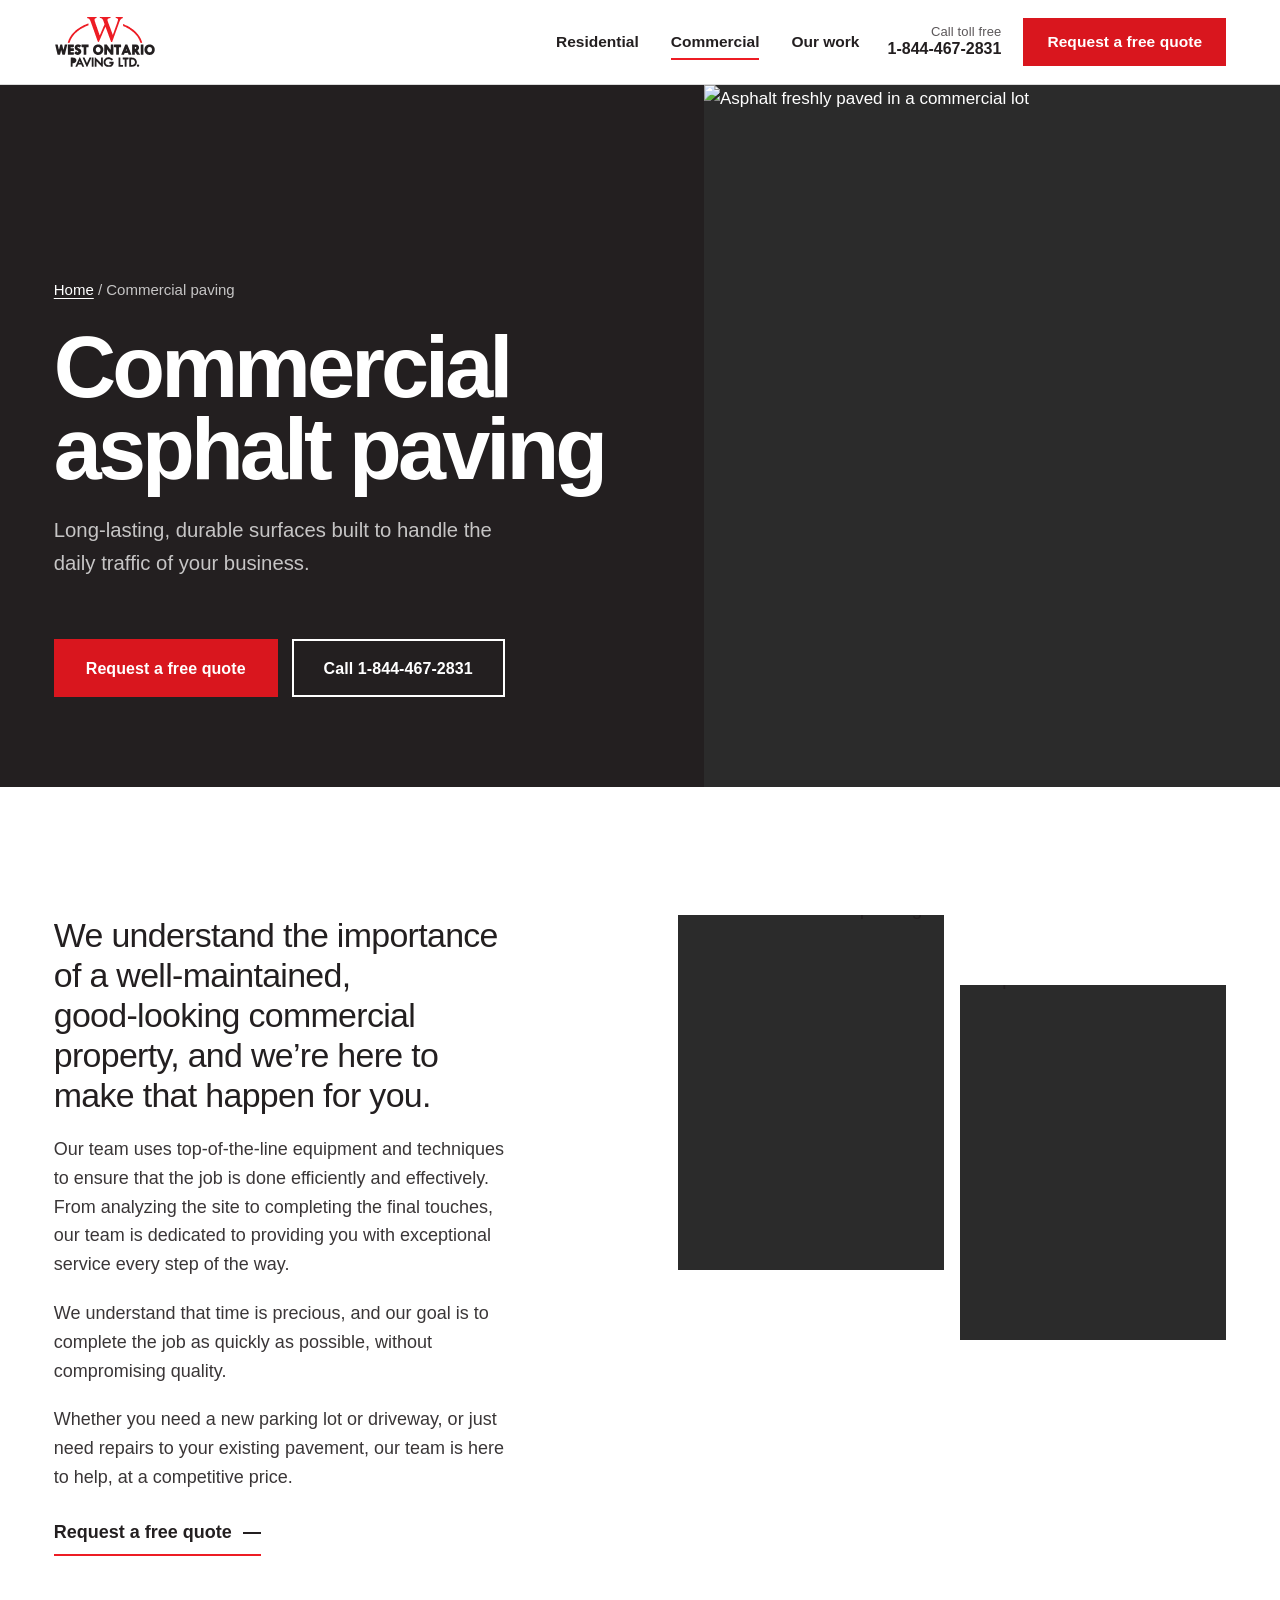
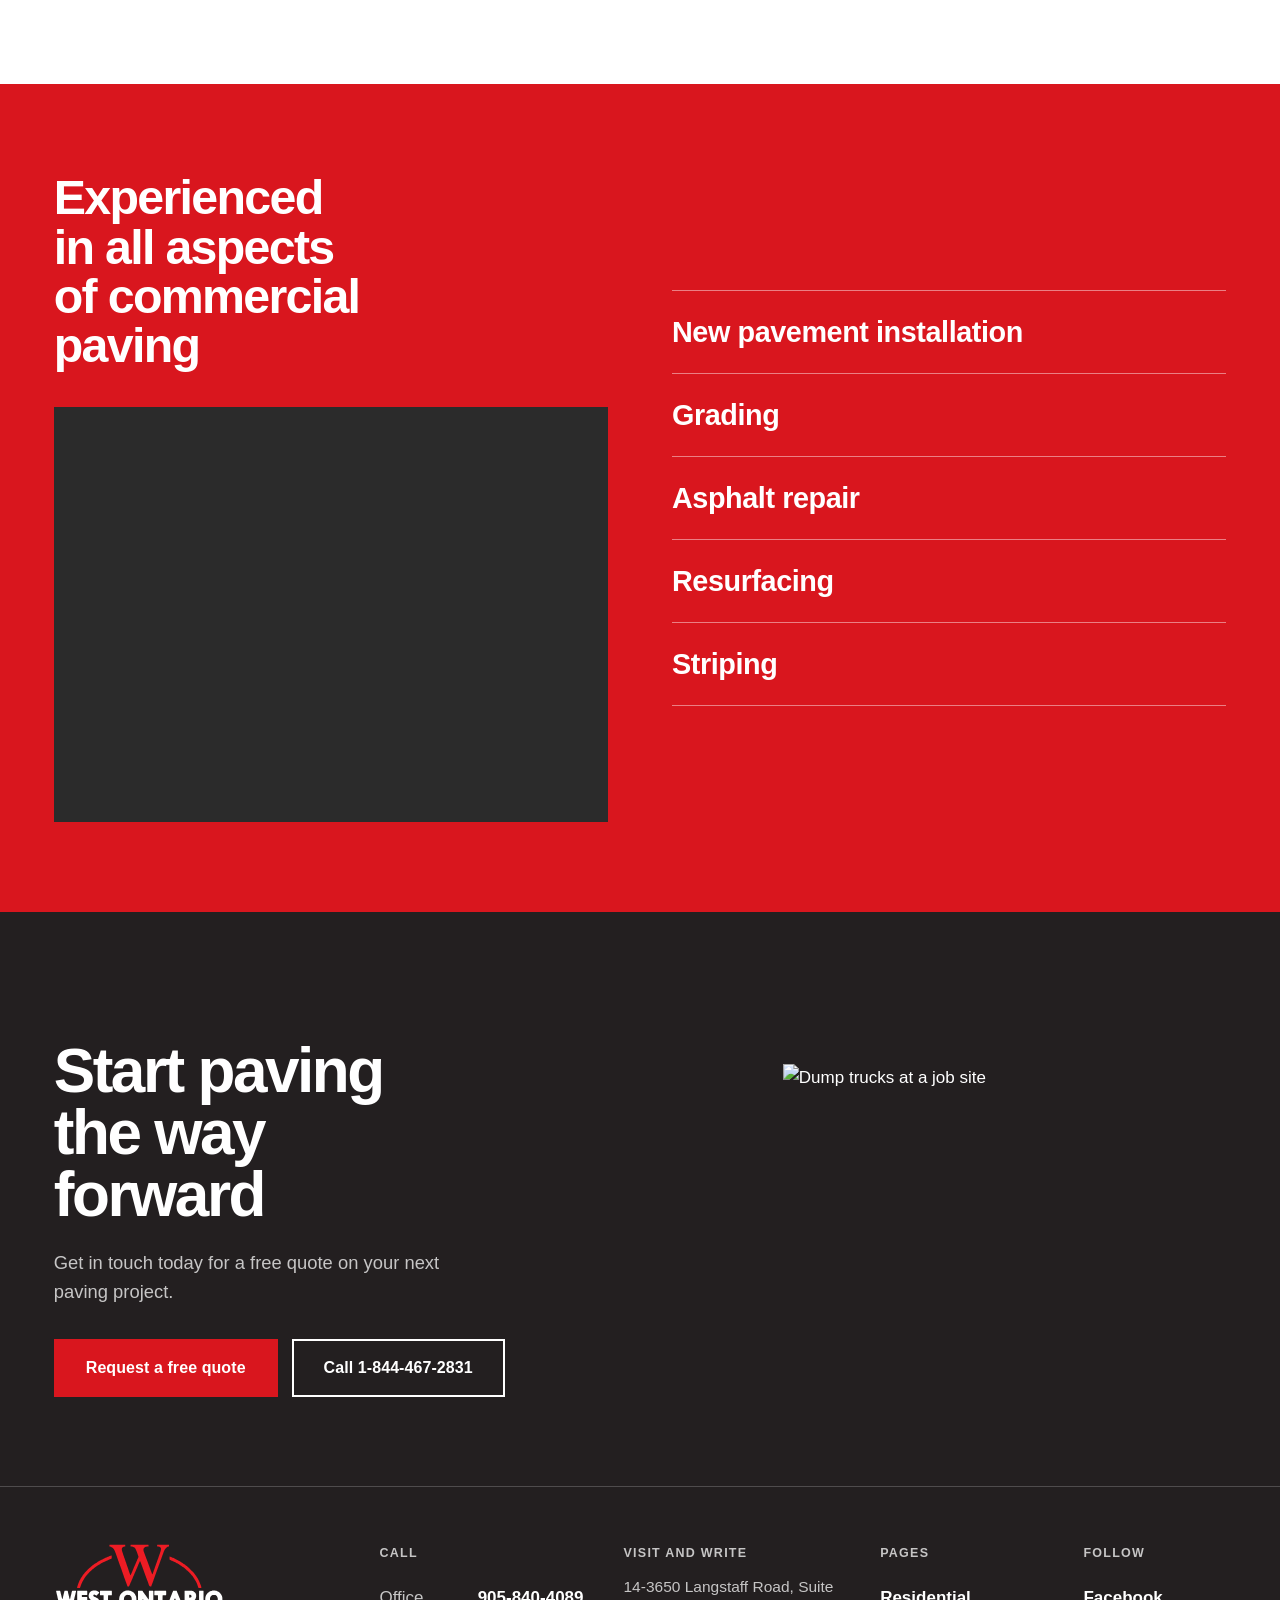
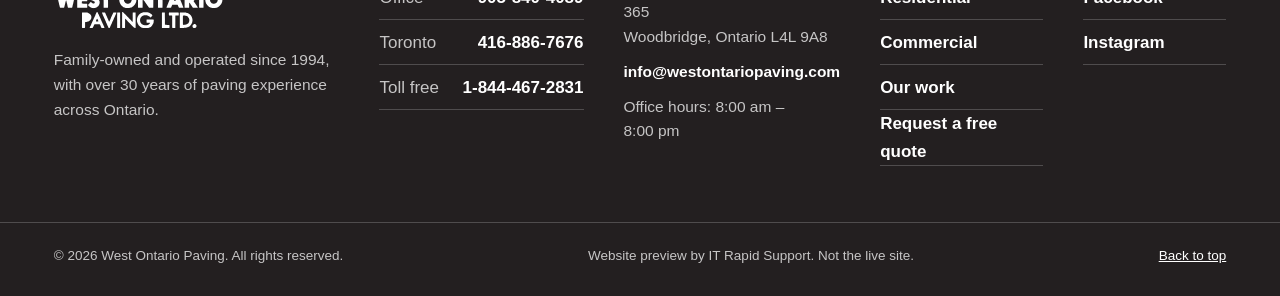
==== commit a943cc57: "v3: consolidated review fixes (type scale, photo grade, retina WebP, a11y, quote flow, 404, favicon," ====
--- a/commercial-asphalt-paving/index.html
+++ b/commercial-asphalt-paving/index.html
@@ -1,12 +1,12 @@
-<!DOCTYPE html><html lang="en-CA"> <head><meta charset="utf-8"><meta name="viewport" content="width=device-width, initial-scale=1, viewport-fit=cover"><title>Commercial Asphalt Paving | West Ontario Paving</title><meta name="description" content="Commercial asphalt paving, resurfacing, striping and repair. New parking lots, grading and repairs built to handle daily traffic, from a family-owned Ontario contractor."><meta name="robots" content="noindex, nofollow"><link rel="canonical" href="https://itrapidsupport.github.io/wop-site-preview/commercial-asphalt-paving/"><meta name="theme-color" content="#000000"><meta property="og:type" content="website"><meta property="og:site_name" content="West Ontario Paving"><meta property="og:title" content="Commercial Asphalt Paving | West Ontario Paving"><meta property="og:description" content="Commercial asphalt paving, resurfacing, striping and repair. New parking lots, grading and repairs built to handle daily traffic, from a family-owned Ontario contractor."><meta property="og:url" content="https://itrapidsupport.github.io/wop-site-preview/commercial-asphalt-paving/"><meta property="og:image" content="https://itrapidsupport.github.io/wop-site-preview/og.jpg"><meta property="og:image:width" content="1200"><meta property="og:image:height" content="630"><meta name="twitter:card" content="summary_large_image"><link rel="preload" href="/wop-site-preview/fonts/GeneralSans-Semibold.woff2" as="font" type="font/woff2" crossorigin><style>@font-face{font-family:'General Sans';src:url(/wop-site-preview/fonts/GeneralSans-Medium.woff2) format('woff2');font-weight:500;font-style:normal;font-display:swap}@font-face{font-family:'General Sans';src:url(/wop-site-preview/fonts/GeneralSans-Semibold.woff2) format('woff2');font-weight:600;font-style:normal;font-display:swap}</style><link rel="icon" href="/wop-site-preview/favicon-32.png" sizes="32x32" type="image/png"><link rel="icon" href="/wop-site-preview/favicon-192.png" sizes="192x192" type="image/png"><link rel="apple-touch-icon" href="/wop-site-preview/apple-touch-icon.png" sizes="180x180"><script type="application/ld+json">[{"@context":"https://schema.org","@type":["LocalBusiness","HomeAndConstructionBusiness"],"@id":"https://itrapidsupport.github.io/wop-site-preview/#business","name":"West Ontario Paving","legalName":"West Ontario Paving Ltd.","url":"https://itrapidsupport.github.io/wop-site-preview/","logo":"https://itrapidsupport.github.io/wop-site-preview/logo.svg","image":"https://itrapidsupport.github.io/wop-site-preview/og.jpg","email":"info@westontariopaving.com","telephone":"+19058404089","foundingDate":"1994","description":"Family-owned residential and commercial paving contractor: asphalt, concrete, interlock and paving repairs across the GTA, Simcoe County and Georgian Bay.","address":{"@type":"PostalAddress","streetAddress":"14-3650 Langstaff Road Suite 365","addressLocality":"Woodbridge","addressRegion":"Ontario","postalCode":"L4L 9A8","addressCountry":"CA"},"contactPoint":[{"@type":"ContactPoint","telephone":"+19058404089","contactType":"customer service","areaServed":"CA-ON"},{"@type":"ContactPoint","telephone":"+14168867676","contactType":"customer service","areaServed":"CA-ON"},{"@type":"ContactPoint","telephone":"+18444672831","contactType":"sales","areaServed":"CA-ON"}],"areaServed":[{"@type":"City","name":"Toronto"},{"@type":"City","name":"North York"},{"@type":"City","name":"Etobicoke"},{"@type":"City","name":"Brampton"},{"@type":"City","name":"Mississauga"},{"@type":"City","name":"Oakville"},{"@type":"City","name":"Burlington"},{"@type":"City","name":"Vaughan"},{"@type":"City","name":"Woodbridge"},{"@type":"City","name":"Kleinburg"},{"@type":"City","name":"Maple"},{"@type":"City","name":"Richmond Hill"},{"@type":"City","name":"Thornhill"},{"@type":"City","name":"Markham"},{"@type":"City","name":"Aurora"},{"@type":"City","name":"Newmarket"},{"@type":"City","name":"King City"},{"@type":"City","name":"King Township"},{"@type":"City","name":"Bolton"},{"@type":"City","name":"Bradford"},{"@type":"City","name":"Nobleton"},{"@type":"City","name":"Caledon"},{"@type":"City","name":"Georgetown"},{"@type":"City","name":"Milton"},{"@type":"City","name":"Orangeville"},{"@type":"City","name":"Ajax"},{"@type":"City","name":"Barrie"},{"@type":"City","name":"Innisfil"},{"@type":"City","name":"Oro-Medonte"},{"@type":"City","name":"Midhurst"},{"@type":"City","name":"Springwater"},{"@type":"City","name":"Cookstown"},{"@type":"City","name":"Moonstone"},{"@type":"City","name":"Wasaga Beach"},{"@type":"City","name":"Collingwood"},{"@type":"City","name":"Clearview"},{"@type":"City","name":"Blue Mountain"},{"@type":"City","name":"Meaford"},{"@type":"City","name":"Beaver Valley"},{"@type":"City","name":"Orillia"},{"@type":"City","name":"Midland"},{"@type":"City","name":"Penetanguishene"},{"@type":"City","name":"Tiny"},{"@type":"City","name":"Gravenhurst"}],"sameAs":["https://www.facebook.com/westontario.paving","https://www.instagram.com/west_ontario_paving/"]},{"@context":"https://schema.org","@type":"Service","name":"Commercial asphalt paving","serviceType":"Asphalt paving, resurfacing, striping and repair","provider":{"@type":"LocalBusiness","name":"West Ontario Paving"},"areaServed":"Ontario"}]</script><script>document.documentElement.classList.add('js'); if (matchMedia('(prefers-reduced-motion: reduce)').matches) document.documentElement.classList.add('rm');</script><style>@font-face{font-family:Inter Tight Variable;font-style:normal;font-display:swap;font-weight:100 900;src:url(/wop-site-preview/_a/inter-tight-cyrillic-ext-wght-normal.okcGN4Nq.woff2)format("woff2-variations");unicode-range:U+460-52F,U+1C80-1C8A,U+20B4,U+2DE0-2DFF,U+A640-A69F,U+FE2E-FE2F}@font-face{font-family:Inter Tight Variable;font-style:normal;font-display:swap;font-weight:100 900;src:url(/wop-site-preview/_a/inter-tight-cyrillic-wght-normal.BS41q_Tv.woff2)format("woff2-variations");unicode-range:U+301,U+400-45F,U+490-491,U+4B0-4B1,U+2116}@font-face{font-family:Inter Tight Variable;font-style:normal;font-display:swap;font-weight:100 900;src:url(/wop-site-preview/_a/inter-tight-greek-ext-wght-normal.DQgQPNk4.woff2)format("woff2-variations");unicode-range:U+1F??}@font-face{font-family:Inter Tight Variable;font-style:normal;font-display:swap;font-weight:100 900;src:url(/wop-site-preview/_a/inter-tight-greek-wght-normal.sS1B39LI.woff2)format("woff2-variations");unicode-range:U+370-377,U+37A-37F,U+384-38A,U+38C,U+38E-3A1,U+3A3-3FF}@font-face{font-family:Inter Tight Variable;font-style:normal;font-display:swap;font-weight:100 900;src:url(/wop-site-preview/_a/inter-tight-vietnamese-wght-normal.TKKdAiBA.woff2)format("woff2-variations");unicode-range:U+102-103,U+110-111,U+128-129,U+168-169,U+1A0-1A1,U+1AF-1B0,U+300-301,U+303-304,U+308-309,U+323,U+329,U+1EA0-1EF9,U+20AB}@font-face{font-family:Inter Tight Variable;font-style:normal;font-display:swap;font-weight:100 900;src:url(/wop-site-preview/_a/inter-tight-latin-ext-wght-normal.B4u9PlvR.woff2)format("woff2-variations");unicode-range:U+100-2BA,U+2BD-2C5,U+2C7-2CC,U+2CE-2D7,U+2DD-2FF,U+304,U+308,U+329,U+1D00-1DBF,U+1E00-1E9F,U+1EF2-1EFF,U+2020,U+20A0-20AB,U+20AD-20C0,U+2113,U+2C60-2C7F,U+A720-A7FF}@font-face{font-family:Inter Tight Variable;font-style:normal;font-display:swap;font-weight:100 900;src:url(/wop-site-preview/_a/inter-tight-latin-wght-normal.DX-nOvPD.woff2)format("woff2-variations");unicode-range:U+??,U+131,U+152-153,U+2BB-2BC,U+2C6,U+2DA,U+2DC,U+304,U+308,U+329,U+2000-206F,U+20AC,U+2122,U+2191,U+2193,U+2212,U+2215,U+FEFF,U+FFFD}@view-transition{navigation:auto}:root{--red:#ed1c24;--red-d:#c8161d;--ink:#231f20;--black:#000;--paper:#fff;--concrete:#ededeb;--line:#231f2029;--line-w:#fff3;--mute:#5b5759;--mute-w:#ffffffb8;--disp:"General Sans", "Inter Tight Variable", "Helvetica Neue", Arial, sans-serif;--text:"Inter Tight Variable", "Helvetica Neue", Arial, sans-serif;--pad:clamp(20px, 4.2vw, 72px);--max:1520px;--hdr:84px;--ease:cubic-bezier(.22, 1, .36, 1)}*,:before,:after{box-sizing:border-box}html{-webkit-text-size-adjust:100%;scroll-padding-top:var(--hdr)}html.lenis,html.lenis body{height:auto}.lenis.lenis-smooth{scroll-behavior:auto!important}body{font-family:var(--text);color:var(--ink);background:var(--paper);-webkit-font-smoothing:antialiased;text-rendering:optimizelegibility;margin:0;font-size:17px;line-height:1.6;overflow-x:clip}img{max-width:100%;height:auto;display:block}picture{display:block}a{color:inherit}h1,h2,h3,p,figure,blockquote,ol,ul{margin:0}ol,ul{padding:0;list-style:none}address{font-style:normal}button{font:inherit;color:inherit;cursor:pointer;background:0 0;border:0}:focus-visible{outline:3px solid var(--red);outline-offset:3px}.sr{clip:rect(0 0 0 0);white-space:nowrap;width:1px;height:1px;position:absolute;overflow:hidden}.skip{z-index:100;background:var(--black);color:#fff;padding:10px 16px;position:absolute;top:-60px;left:12px}.skip:focus{top:12px}.wrap{width:100%;max-width:var(--max);padding-inline:var(--pad);margin-inline:auto}.sec-h{font-family:var(--disp);letter-spacing:-.035em;text-wrap:balance;max-width:16ch;font-size:clamp(2.1rem,1.2rem + 3.6vw,5rem);font-weight:600;line-height:.98}.sec-h--w{color:#fff}.tlink{border-bottom:2px solid var(--red);transition:gap .35s var(--ease);align-items:center;gap:.6em;padding:.35em 0;font-weight:600;text-decoration:none;display:inline-flex}.tlink:hover{gap:1em}.tlink:after{content:"";background:currentColor;width:18px;height:2px}.tlink--w{color:#fff;border-color:#fff}.btn{--mx:0px;--my:0px;letter-spacing:.005em;white-space:nowrap;min-height:48px;transform:translate(var(--mx), var(--my));transition:transform .4s var(--ease), background-color .25s, color .25s, border-color .25s;isolation:isolate;border:2px solid #0000;justify-content:center;align-items:center;padding:0 22px;font-size:15.5px;font-weight:650;text-decoration:none;display:inline-flex;position:relative;overflow:hidden}.btn span{z-index:1;position:relative}.btn:before{content:"";background:var(--black);transition:transform .45s var(--ease);z-index:0;position:absolute;inset:0;transform:translateY(101%)}.btn:hover:before{transform:translateY(0)}.btn--red{background:var(--red-d);color:#fff}.btn--line{color:inherit;border-color:currentColor}.btn--line:before{background:#fff}.btn--line:hover{color:var(--black);border-color:#fff}.btn--lg{min-height:58px;padding:0 30px;font-size:16.5px}.hdr{z-index:50;border-bottom:1px solid var(--line);background:#fff;position:sticky;top:0}.hdr__in{height:var(--hdr);max-width:var(--max);padding-inline:var(--pad);align-items:center;gap:28px;margin-inline:auto;display:flex}.hdr__logo svg{width:auto;height:52px;display:block}.hdr__nav{gap:30px;margin-left:auto;display:flex}.hdr__nav a{padding:6px 0;font-size:15.5px;font-weight:550;text-decoration:none;position:relative}.hdr__nav a:after{content:"";background:var(--red);transform-origin:100%;height:2px;transition:transform .4s var(--ease);position:absolute;bottom:0;left:0;right:0;transform:scaleX(0)}.hdr__nav a:hover:after,.hdr__nav a[aria-current]:after{transform-origin:0;transform:scaleX(1)}.hdr__act{align-items:center;gap:22px;display:flex}.hdr__tel{text-align:right;flex-direction:column;line-height:1.15;text-decoration:none;display:flex}.hdr__tel-l{color:var(--mute);font-size:12.5px}.hdr__tel-n{font-variant-numeric:tabular-nums;font-size:16px;font-weight:700}.hdr__burger{width:44px;height:44px;display:none;position:relative}.hdr__burger i{background:var(--ink);height:2px;transition:transform .35s var(--ease);position:absolute;left:10px;right:10px}.hdr__burger i:first-of-type{top:17px}.hdr__burger i:last-of-type{top:25px}.hdr__burger[aria-expanded=true] i:first-of-type{transform:translateY(4px)rotate(45deg)}.hdr__burger[aria-expanded=true] i:last-of-type{transform:translateY(-4px)rotate(-45deg)}.menu{inset:var(--hdr) 0 0 0;background:var(--black);color:#fff;padding:28px var(--pad) 40px;flex-direction:column;justify-content:space-between;display:flex;position:fixed;overflow-y:auto}.menu[hidden]{display:none}.menu nav a{font-family:var(--disp);border-bottom:1px solid var(--line-w);letter-spacing:-.03em;padding:6px 0;font-size:2.4rem;font-weight:600;line-height:1.25;text-decoration:none;display:block}.menu__foot{gap:10px;margin-top:32px;display:grid}.menu__foot a{justify-content:space-between;font-size:1.15rem;font-weight:650;text-decoration:none;display:flex}.menu__foot span{color:var(--mute-w);font-weight:450}.hero{background:var(--black);color:#fff;min-height:calc(100svh - var(--hdr));grid-template-rows:1fr auto;grid-template-columns:minmax(0,1.12fr) minmax(0,.88fr);display:grid;position:relative;overflow:hidden}.hero__grain{pointer-events:none;opacity:.9;width:100%;height:100%;position:absolute;inset:0}.hero__txt{z-index:2;padding:clamp(36px, 6vh, 84px) var(--pad) 32px;flex-direction:column;justify-content:center;max-width:900px;display:flex;position:relative}.hero__kick{color:var(--mute-w);border-left:3px solid var(--red);margin-bottom:26px;padding-left:18px;font-size:16px}.hero__h{font-family:var(--disp);letter-spacing:-.045em;font-size:clamp(2.7rem,.6rem + 4.6vw,6.4rem);font-weight:600;line-height:.98}.hero__h .ln{margin-bottom:-.06em;padding-bottom:.06em;display:block;overflow:hidden}.hero__sub{color:var(--mute-w);max-width:34ch;margin-top:28px;font-size:clamp(1.05rem,.95rem + .4vw,1.3rem)}.hero__btns{flex-wrap:wrap;gap:14px;margin-top:36px;display:flex}.hero__media{z-index:1;grid-area:1/2/3;position:relative}.hero__ph{position:absolute;inset:0;overflow:hidden}.hero__ph picture,.hero__ph img{object-fit:cover;width:100%;height:100%}.hero__ph img{transform:scale(1.08)}.hero__inset{aspect-ratio:3/4;border-top:10px solid var(--black);border-right:10px solid var(--black);background:var(--black);width:38%;position:absolute;bottom:0;left:-1px;overflow:hidden}.hero__inset .px-inset,.hero__inset picture,.hero__inset img{object-fit:cover;width:100%;height:100%}.hero__inset img{transform:scale(1.12)}.hero__facts{z-index:2;border-top:1px solid var(--line-w);margin:0 var(--pad) 0;grid-column:1;grid-template-columns:repeat(3,1fr);display:grid;position:relative}.hero__facts li{color:var(--mute-w);padding:22px 18px 26px 0;font-size:15px;line-height:1.35}.hero__facts li+li{border-left:1px solid var(--line-w);padding-left:18px}.hero__facts b{font-family:var(--disp);color:#fff;font-variant-numeric:tabular-nums;letter-spacing:-.03em;margin-bottom:4px;font-size:clamp(1.6rem,1.1rem + 1.3vw,2.5rem);font-weight:600;line-height:1.05;display:block}@keyframes rise{0%{transform:translateY(110%)}to{transform:none}}@keyframes fadeRise{0%{opacity:0;transform:translateY(18px)}to{opacity:1;transform:none}}@keyframes wipe{0%{clip-path:inset(100% 0 0)}to{clip-path:inset(0)}}.in-word{animation:rise 1.05s var(--ease) both;animation-delay:var(--d,0s);display:inline-block}.in-rise{animation:fadeRise .9s var(--ease) both;animation-delay:var(--d,0s)}.in-wipe{animation:wipe 1.3s var(--ease) both;animation-delay:var(--d,0s)}.js:not(.rm) .reveal{clip-path:inset(100% 0 0)}.js:not(.rm) .fade{opacity:0;transform:translateY(22px)}.rise-lines .rl{margin-bottom:-.08em;padding-bottom:.08em;display:block;overflow:hidden}.rise-lines .rl>span{display:block}.px{height:100%;overflow:hidden}.px picture,.px img{object-fit:cover;width:100%;height:100%}.px img{will-change:transform;transform:scale(1.14)}.stmt{padding-block:clamp(80px,12vw,180px) clamp(70px,9vw,140px)}.stmt__big{font-family:var(--disp);letter-spacing:-.025em;max-width:26ch;margin-top:clamp(28px,4vw,56px);font-size:clamp(1.55rem,1rem + 2.3vw,3.4rem);font-weight:500;line-height:1.12}.brighten .w{color:inherit}.js:not(.rm) .brighten .w{color:#8a8688;transition:color .2s linear}.js:not(.rm) .brighten .w.lit{color:var(--ink)}.stmt__grid{grid-template-columns:5fr 4fr 3.4fr;align-items:start;gap:clamp(24px,3vw,56px);margin-top:clamp(48px,7vw,110px);display:grid}.stmt__ph{aspect-ratio:3/4}.stmt__copy{color:#3a3637;align-self:center;gap:18px;max-width:46ch;display:grid}.stmt__copy .tlink{color:var(--ink);justify-self:start;margin-top:8px}.stmt__ph2{aspect-ratio:3/4;margin-top:clamp(80px,12vw,200px)}.svc{background:var(--concrete);padding-block:clamp(80px,10vw,160px)}.svc__in{grid-template-columns:minmax(0,1.05fr) minmax(0,.95fr);align-items:start;gap:clamp(32px,5vw,96px);display:grid}.svc__lede{color:#3a3637;max-width:46ch;margin-top:26px}.svc__rows{border-top:1px solid var(--line);counter-reset:s;margin-top:clamp(40px,5vw,70px)}.svc__row{border-bottom:1px solid var(--line);cursor:default;grid-template-columns:1fr;gap:10px;padding:clamp(26px,3vw,40px) 0;display:grid;position:relative}.svc__row:before{content:"";background:var(--red);transform-origin:0;width:100%;height:3px;transition:transform .6s var(--ease);position:absolute;top:-1px;left:0;transform:scaleX(0)}.svc__row.on:before{transform:scaleX(1)}.svc__row h3{font-family:var(--disp);letter-spacing:-.03em;font-size:clamp(1.7rem,1.1rem + 2vw,3.1rem);font-weight:600;line-height:1;transition:color .3s}.svc__row p{color:#3a3637;max-width:44ch}.svc__row:not(.on) h3{color:#8d898b}.svc__mob{display:none}.svc__stage{top:calc(var(--hdr) + 40px);position:sticky}.svc__frame{aspect-ratio:4/5;background:var(--ink);position:relative;overflow:hidden}.svc__img{clip-path:inset(100% 0 0);transition:clip-path .9s var(--ease);position:absolute;inset:0}.svc__img.on{clip-path:inset(0);z-index:1}.svc__img picture,.svc__img img{object-fit:cover;width:100%;height:100%}.split{grid-template-columns:1fr 1fr;display:grid}.split__card{color:#fff;flex-direction:column;text-decoration:none;display:flex}.split__card--black{background:var(--black)}.split__card--red{background:var(--red)}.split__ph{aspect-ratio:4/3;overflow:hidden}.split__txt{padding:clamp(36px, 4.5vw, 72px) var(--pad) clamp(48px, 6vw, 96px);justify-items:start;gap:20px;display:grid}.split__h{font-family:var(--disp);letter-spacing:-.035em;font-size:clamp(2.2rem,1.3rem + 3vw,4.6rem);font-weight:600;line-height:.95}.split__txt p{color:#ffffffe0;max-width:44ch}.split__card--red .split__txt p{color:#fff}.split__card:hover .px img{transition:transform 1.2s var(--ease);transform:scale(1.2)!important}.rail{background:var(--black);color:#fff}.rail__pin{min-height:calc(100svh - var(--hdr));flex-direction:column;justify-content:center;padding-block:clamp(56px,6vw,96px) clamp(40px,5vw,70px);display:flex;overflow:hidden}.rail__head{flex-wrap:wrap;justify-content:space-between;align-items:end;gap:24px;display:flex}.rail__track{padding-inline:var(--pad);will-change:transform;align-items:flex-start;gap:clamp(14px,1.6vw,26px);margin-top:clamp(36px,4vw,60px);display:flex}.rail__item{background:#111;flex:none;overflow:hidden}.rail__item picture,.rail__item img{object-fit:cover;width:100%;height:100%}.rail__item--0{aspect-ratio:3/4;width:clamp(260px,26vw,440px)}.rail__item--1{aspect-ratio:4/3;width:clamp(300px,34vw,580px);margin-top:8vh}.rail__item--2{aspect-ratio:3/4;width:clamp(240px,22vw,380px);margin-top:3vh}.rail__bar{margin-top:40px}.rail__bar i{background:var(--line-w);height:2px;display:block;position:relative;overflow:hidden}.rail__bar i:after{content:"";background:var(--red);transform:scaleX(var(--p,0));transform-origin:0;position:absolute;inset:0}.crew{grid-template-columns:minmax(0,.7fr) minmax(0,1.3fr);align-items:center;gap:clamp(32px,5vw,90px);padding-block:clamp(80px,9vw,140px);display:grid}.crew__txt{gap:22px;display:grid}.crew__txt p{color:#3a3637;max-width:44ch}.crew__col{grid-template-rows:auto auto;grid-template-columns:repeat(12,1fr);gap:16px;display:grid}.crew__a{aspect-ratio:3/4;grid-area:1/1/3/6;align-self:center}.crew__b{aspect-ratio:4/3;grid-area:1/6/auto/13}.crew__c{aspect-ratio:3/4;grid-area:2/7/auto/12}.rev{background:var(--red);color:#fff;grid-template-columns:minmax(0,.85fr) minmax(0,1.15fr);display:grid}.rev__ph{aspect-ratio:auto;min-height:100%}.rev__ph .px{min-height:520px}.rev__body{padding:clamp(60px, 8vw, 130px) var(--pad);flex-direction:column;gap:36px;display:flex}.rev__slides{display:grid}.rev__q{opacity:0;transition:opacity .6s var(--ease), transform .6s var(--ease);pointer-events:none;grid-area:1/1;transform:translateY(16px)}.rev__q.on{opacity:1;pointer-events:auto;transform:none}.rev__stars{letter-spacing:.15em;font-size:18px}.rev__stars span{opacity:.35}.rev__q blockquote p{font-family:var(--disp);letter-spacing:-.02em;max-width:34ch;margin-top:18px;font-size:clamp(1.3rem,1rem + 1.25vw,2.15rem);font-weight:500;line-height:1.25}.rev__q figcaption{margin-top:22px;font-size:16px}.rev__q figcaption b{margin-right:6px;font-weight:700}.rev__nav{align-items:center;gap:18px;display:flex}.rev__btn{--mx:0px;--my:0px;min-height:48px;transform:translate(var(--mx), var(--my));transition:transform .4s var(--ease), background .25s, color .25s;border:2px solid #fff;padding:0 20px;font-weight:650}.rev__btn:hover{color:var(--red-d);background:#fff}.rev__count{font-variant-numeric:tabular-nums}.steps{padding-block:clamp(90px,11vw,170px) 0}.steps__line{background:var(--concrete);height:4px;margin-top:clamp(40px,5vw,70px);position:relative;overflow:hidden}.steps__line i{background:var(--red);transform:scaleX(var(--p,1));transform-origin:0;position:absolute;inset:0}.steps__list{grid-template-columns:repeat(3,1fr);gap:clamp(24px,3vw,56px);padding-top:34px;display:grid}.steps__n{font-family:var(--disp);color:var(--red);letter-spacing:-.04em;font-size:clamp(3rem,2rem + 3vw,5.5rem);font-weight:600;line-height:1;display:block}.steps__list h3{font-family:var(--disp);letter-spacing:-.02em;margin-top:14px;font-size:clamp(1.4rem,1.1rem + .9vw,2rem);font-weight:600}.steps__list p{color:#3a3637;max-width:36ch;margin-top:10px}.steps__ph{aspect-ratio:21/8;margin-top:clamp(60px,8vw,120px);margin-inline:calc(var(--pad) * -1)}.areas{background:var(--black);color:#fff;padding-block:0 clamp(80px,10vw,150px);overflow:hidden}.areas__mq{border-bottom:1px solid var(--line-w);gap:6px;padding-block:26px;display:grid}.mq{white-space:nowrap;overflow:hidden}.mq__t{gap:0;animation:70s linear infinite mq;display:inline-flex}.mq--rev .mq__t{animation-duration:60s;animation-direction:reverse}.mq span{font-family:var(--disp);letter-spacing:-.03em;padding-right:.6em;font-size:clamp(2rem,1.2rem + 3vw,4.4rem);font-weight:600;line-height:1.1}.mq span:after{content:"";background:var(--red);vertical-align:middle;width:.32em;height:.32em;margin-left:.6em;display:inline-block}.mq--rev span{color:#0000;-webkit-text-stroke:1.2px #ffffff8c}@keyframes mq{to{transform:translate(-50%)}}.areas__in{grid-template-columns:minmax(0,1.3fr) minmax(0,.7fr);gap:clamp(30px,5vw,90px);padding-top:clamp(70px,8vw,120px);display:grid}.areas__in .sec-h{grid-column:1/-1}.areas__cols{grid-template-columns:1fr 1fr;gap:clamp(24px,3vw,48px);display:grid}.areas__cols h3{border-bottom:2px solid var(--red);margin-bottom:14px;padding-bottom:12px;font-size:17px;font-weight:700}.areas__cols p{color:var(--mute-w);line-height:1.75}.areas__ph{aspect-ratio:3/4}.ftr{background:var(--ink);color:#fff}.ftr__cta{grid-template-columns:minmax(0,1.4fr) minmax(0,.6fr);grid-template-areas:"big ph""sub ph""btn ph";align-content:start;gap:22px clamp(30px,5vw,90px);padding-block:clamp(80px,10vw,150px) clamp(60px,7vw,100px);display:grid}.ftr__ph{aspect-ratio:3/4;grid-area:ph;overflow:hidden}.ftr__ph picture,.ftr__ph img{object-fit:cover;width:100%;height:100%}.ftr__big{font-family:var(--disp);letter-spacing:-.045em;grid-area:big;align-self:end;max-width:12ch;font-size:clamp(2.6rem,1.2rem + 5vw,7rem);font-weight:600;line-height:.98}.ftr__sub{color:var(--mute-w);grid-area:sub;font-size:1.15rem}.ftr__btns{flex-wrap:wrap;grid-area:btn;gap:14px;margin-top:10px;display:flex}.ftr__grid{border-top:1px solid var(--line-w);grid-template-columns:1.3fr 1fr 1fr .6fr;gap:40px;padding-block:56px;display:grid}.ftr__brand svg{width:170px;height:auto;display:block}.ftr__brand p{color:var(--mute-w);max-width:36ch;margin-top:18px;font-size:15px}.ftr__h{color:var(--mute-w);margin-bottom:14px;font-size:14px;font-weight:600}.ftr__list li{border-bottom:1px solid var(--line-w);justify-content:space-between;gap:16px;max-width:280px;padding:6px 0;display:flex}.ftr__list span{color:var(--mute-w)}.ftr__list a,.ftr__grid a{font-weight:600;text-decoration:none}.ftr__list a:hover,.ftr__grid a:hover{color:#ff6b70}.ftr__list--plain li{justify-content:start}.ftr__grid address,.ftr__grid p{font-size:15.5px}.ftr__grid address+p{margin-top:12px}.ftr__legal{color:var(--mute-w);border-top:1px solid var(--line-w);flex-wrap:wrap;justify-content:space-between;gap:20px;padding-block:22px 30px;font-size:13.5px;display:flex}.phero{background:var(--black);color:#fff;grid-template-columns:minmax(0,1fr) minmax(0,1fr);min-height:min(78svh,760px);display:grid}.phero__txt{padding:clamp(56px, 8vw, 120px) var(--pad);flex-direction:column;justify-content:end;gap:24px;display:flex}.phero__crumb{color:var(--mute-w);font-size:15px}.phero__crumb a{text-decoration:none}.phero__h{font-family:var(--disp);letter-spacing:-.045em;font-size:clamp(2.5rem,1.2rem + 4.6vw,6.4rem);font-weight:600;line-height:.98}.phero__h .ln{margin-bottom:-.06em;padding-bottom:.06em;display:block;overflow:hidden}.phero__lede{color:var(--mute-w);max-width:40ch;font-size:clamp(1.05rem,.95rem + .4vw,1.3rem)}.phero__ph{min-height:360px;position:relative;overflow:hidden}.phero__ph .px-hero{position:absolute;inset:0}.phero__ph picture,.phero__ph img{object-fit:cover;width:100%;height:100%}.prose{grid-template-columns:minmax(0,1fr) minmax(0,1fr);align-items:start;gap:clamp(32px,6vw,110px);padding-block:clamp(80px,10vw,150px);display:grid}.prose__copy{color:#3a3637;gap:20px;max-width:56ch;font-size:18px;display:grid}.prose__copy .lead{font-family:var(--disp);color:var(--ink);letter-spacing:-.02em;font-size:clamp(1.4rem,1rem + 1.4vw,2.2rem);font-weight:500;line-height:1.18}.prose__copy .tlink{color:var(--ink);justify-self:start}.prose__ph{top:calc(var(--hdr) + 30px);grid-template-columns:repeat(2,minmax(0,1fr));gap:16px;display:grid;position:sticky}.prose__ph figure{aspect-ratio:3/4}.prose__ph figure:nth-child(2){margin-top:70px}.band{background:var(--red);color:#fff}.band__in{grid-template-columns:minmax(0,1fr) minmax(0,1fr);align-items:center;gap:clamp(30px,5vw,90px);padding-block:clamp(70px,9vw,130px);display:grid}.band h2{font-family:var(--disp);letter-spacing:-.035em;font-size:clamp(1.9rem,1.1rem + 2.6vw,3.8rem);font-weight:600;line-height:1}.band ul{border-top:1px solid #fff6;display:grid}.band li{font-family:var(--disp);letter-spacing:-.015em;border-bottom:1px solid #fff6;padding:18px 0;font-size:clamp(1.25rem,1rem + 1vw,2rem);font-weight:600}.band__in>*,.prose>*,.quote>*,.crew>*,.svc__in>*{min-width:0}.gal{columns:3 320px;column-gap:16px;padding-block:clamp(60px,7vw,110px) clamp(80px,10vw,150px)}.gal figure{break-inside:avoid;background:var(--concrete);margin-bottom:16px;overflow:hidden}.gal img{width:100%;height:auto}.quote{grid-template-columns:minmax(0,.8fr) minmax(0,1.2fr);align-items:start;gap:clamp(36px,6vw,110px);padding-block:clamp(70px,9vw,140px);display:grid}.quote__aside{top:calc(var(--hdr) + 30px);gap:28px;display:grid;position:sticky}.quote__aside p{color:#3a3637}.quote__phones li{border-bottom:1px solid var(--line);justify-content:space-between;gap:18px;padding:14px 0;font-size:1.05rem;display:flex}.quote__phones li:first-child{border-top:1px solid var(--line)}.quote__phones span{color:var(--mute)}.quote__phones a{font-variant-numeric:tabular-nums;font-weight:700;text-decoration:none}.quote__ph{aspect-ratio:4/3}.form{grid-template-columns:1fr 1fr;gap:26px 22px;display:grid}.form .full{grid-column:1/-1}.field{gap:8px;display:grid}.field label{font-size:14.5px;font-weight:600}.field label i{color:var(--red-d);font-style:normal}.field input,.field select,.field textarea{font:inherit;color:var(--ink);border:0;border-bottom:2px solid var(--line);-webkit-appearance:none;appearance:none;background:0 0;border-radius:0;width:100%;padding:10px 0 12px;font-size:17px;transition:border-color .25s}.field select{background-image:linear-gradient(45deg, transparent 50%, var(--ink) 50%), linear-gradient(135deg, var(--ink) 50%, transparent 50%);background-position:calc(100% - 14px) 55%,calc(100% - 8px) 55%;background-repeat:no-repeat;background-size:6px 6px}.field textarea{resize:vertical;min-height:140px}.field input:focus,.field select:focus,.field textarea:focus{border-color:var(--red);outline:none}.form__note{color:var(--mute);font-size:14px}@media (width<=1180px){.hdr__nav{display:none}.hdr__burger{display:block}.hdr__act{margin-left:auto}}@media (width<=899px){:root{--hdr:68px}body{font-size:16.5px}.hdr__in{gap:12px}.hdr__logo svg{height:42px}.hdr__tel{display:none}.hdr__act{gap:8px}.hdr__act .btn{min-height:42px;padding:0 14px;font-size:14.5px}.hero{grid-template-rows:auto auto auto;grid-template-columns:1fr;min-height:0}.hero__txt{padding:34px var(--pad) 30px}.hero__kick{margin-bottom:20px;font-size:14.5px}.hero__h{font-size:clamp(2.35rem,10.4vw,3.6rem)}.hero__sub{margin-top:20px}.hero__btns{margin-top:26px}.hero__btns .btn{flex:100%}.hero__media{aspect-ratio:4/4.3;grid-area:2/1;animation:none}.hero__inset{width:40%}.hero__facts{margin:0 var(--pad);grid-row:3}.hero__facts li{padding:18px 10px 22px 0;font-size:13.5px}.hero__facts li+li{padding-left:10px}.stmt__grid{grid-template-columns:1fr}.stmt__ph{aspect-ratio:4/3}.stmt__ph2{justify-self:end;width:62%;margin-top:8px}.rev__q blockquote p{font-size:1.22rem;line-height:1.32}.crew__col{gap:10px}.svc__in{grid-template-columns:1fr}.svc__stage{display:none}.svc__mob{aspect-ratio:4/3;margin-top:14px;display:block;overflow:hidden}.svc__mob picture,.svc__mob img{object-fit:cover;width:100%;height:100%}.svc__row:not(.on) h3{color:var(--ink)}.split{grid-template-columns:1fr}.rail__track{scroll-snap-type:x mandatory;scrollbar-width:none;padding-bottom:6px;overflow-x:auto}.rail__track::-webkit-scrollbar{display:none}.rail__item{scroll-snap-align:center}.rail__item--1{width:84vw;margin-top:0}.rail__item--0,.rail__item--2{width:66vw;margin-top:0}.crew,.rev{grid-template-columns:1fr}.rev__ph .px{aspect-ratio:4/3;min-height:0}.steps__list{grid-template-columns:1fr;gap:34px}.steps__ph{aspect-ratio:4/3}.areas__in,.areas__cols{grid-template-columns:1fr}.areas__ph{aspect-ratio:4/3}.ftr__cta{grid-template-columns:1fr;grid-template-areas:"ph""big""sub""btn"}.ftr__ph{aspect-ratio:4/3;margin-bottom:18px}.ftr__btns .btn{flex:100%}.ftr__grid{grid-template-columns:1fr 1fr}.ftr__brand{grid-column:1/-1}.phero{grid-template-columns:1fr;min-height:0}.phero__txt{padding-block:44px 40px}.phero__ph{aspect-ratio:4/3;min-height:0}.prose,.band__in,.quote{grid-template-columns:1fr}.prose__ph,.quote__aside{position:static}.form{grid-template-columns:1fr}}@media (width<=420px){.ftr__grid{grid-template-columns:1fr}.hdr__act .btn span{font-size:14px}}@media (prefers-reduced-motion:reduce){*,:before,:after{transition-duration:.01ms!important;animation-duration:.01ms!important;animation-delay:0s!important}.mq__t{animation:none}.px img,.hero__ph img,.hero__inset img{transform:none!important}}h1,h2,h3{text-wrap:balance}.stmt__big,.lead,.prose__copy p,.rev__q blockquote p,.ftr__sub,.hero__sub{text-wrap:pretty}
+<!DOCTYPE html><html lang="en-CA"> <head><meta charset="utf-8"><meta name="viewport" content="width=device-width, initial-scale=1, viewport-fit=cover"><title>Commercial asphalt paving | West Ontario Paving</title><meta name="description" content="Commercial asphalt paving, resurfacing, striping and repair. New parking lots, grading and repairs built to handle daily traffic, from a family-owned Ontario contractor."><meta name="robots" content="noindex, nofollow"><meta name="color-scheme" content="light"><link rel="canonical" href="https://itrapidsupport.github.io/wop-site-preview/commercial-asphalt-paving/"><meta name="theme-color" content="#231F20"><meta property="og:type" content="website"><meta property="og:locale" content="en_CA"><meta property="og:site_name" content="West Ontario Paving"><meta property="og:title" content="Commercial asphalt paving | West Ontario Paving"><meta property="og:description" content="Commercial asphalt paving, resurfacing, striping and repair. New parking lots, grading and repairs built to handle daily traffic, from a family-owned Ontario contractor."><meta property="og:url" content="https://itrapidsupport.github.io/wop-site-preview/commercial-asphalt-paving/"><meta property="og:image" content="https://itrapidsupport.github.io/wop-site-preview/og.jpg"><meta property="og:image:width" content="1200"><meta property="og:image:height" content="630"><meta property="og:image:alt" content="West Ontario Paving crew laying fresh asphalt, with the West Ontario Paving logo"><meta name="twitter:card" content="summary_large_image"><link rel="preload" as="image" type="image/avif" media="(max-resolution: 1.49dppx)" fetchpriority="high" imagesrcset="/wop-site-preview/img/roller-480.avif 480w, /wop-site-preview/img/roller-900.avif 900w, /wop-site-preview/img/roller-1400.avif 1400w, /wop-site-preview/img/roller-2000.avif 2000w, /wop-site-preview/img/roller-2800.avif 2800w" imagesizes="(min-width: 900px) 45vw, 100vw"><link rel="preload" as="image" type="image/webp" media="(min-resolution: 1.5dppx)" fetchpriority="high" imagesrcset="/wop-site-preview/img/roller-480.webp 480w, /wop-site-preview/img/roller-900.webp 900w, /wop-site-preview/img/roller-1400.webp 1400w, /wop-site-preview/img/roller-2000.webp 2000w, /wop-site-preview/img/roller-2800.webp 2800w, /wop-site-preview/img/roller-3840.webp 3840w, /wop-site-preview/img/roller-5120.webp 5120w" imagesizes="(min-width: 900px) 45vw, 100vw"><link rel="preload" href="/wop-site-preview/fonts/GeneralSans-Semibold.woff2" as="font" type="font/woff2" crossorigin><link rel="preload" href="/wop-site-preview/fonts/GeneralSans-Medium.woff2" as="font" type="font/woff2" crossorigin><link rel="preload" href="/wop-site-preview/_a/inter-tight-latin-wght-normal.DX-nOvPD.woff2" as="font" type="font/woff2" crossorigin><style>@font-face{font-family:'General Sans';src:url(/wop-site-preview/fonts/GeneralSans-Medium.woff2) format('woff2');font-weight:500;font-style:normal;font-display:swap}@font-face{font-family:'General Sans';src:url(/wop-site-preview/fonts/GeneralSans-Semibold.woff2) format('woff2');font-weight:600;font-style:normal;font-display:swap}</style><link rel="icon" href="/wop-site-preview/favicon-32.png" sizes="32x32" type="image/png"><link rel="icon" href="/wop-site-preview/favicon-192.png" sizes="192x192" type="image/png"><link rel="apple-touch-icon" href="/wop-site-preview/apple-touch-icon.png" sizes="180x180"><script type="application/ld+json">[{"@context":"https://schema.org","@type":["LocalBusiness","HomeAndConstructionBusiness"],"@id":"https://itrapidsupport.github.io/wop-site-preview/#business","name":"West Ontario Paving","legalName":"West Ontario Paving Ltd.","url":"https://itrapidsupport.github.io/wop-site-preview/","logo":"https://itrapidsupport.github.io/wop-site-preview/logo.svg","image":"https://itrapidsupport.github.io/wop-site-preview/og.jpg","email":"info@westontariopaving.com","telephone":"+19058404089","foundingDate":"1994","description":"Family-owned residential and commercial paving contractor: asphalt, concrete, interlock and paving repairs across the GTA, Simcoe County and Georgian Bay.","address":{"@type":"PostalAddress","streetAddress":"14-3650 Langstaff Road, Suite 365","addressLocality":"Woodbridge","addressRegion":"Ontario","postalCode":"L4L 9A8","addressCountry":"CA"},"contactPoint":[{"@type":"ContactPoint","telephone":"+19058404089","contactType":"customer service","areaServed":"CA-ON"},{"@type":"ContactPoint","telephone":"+14168867676","contactType":"customer service","areaServed":"CA-ON"},{"@type":"ContactPoint","telephone":"+18444672831","contactType":"sales","areaServed":"CA-ON"}],"areaServed":[{"@type":"City","name":"Toronto"},{"@type":"City","name":"North York"},{"@type":"City","name":"Etobicoke"},{"@type":"City","name":"Brampton"},{"@type":"City","name":"Mississauga"},{"@type":"City","name":"Oakville"},{"@type":"City","name":"Burlington"},{"@type":"City","name":"Vaughan"},{"@type":"City","name":"Woodbridge"},{"@type":"City","name":"Kleinburg"},{"@type":"City","name":"Maple"},{"@type":"City","name":"Richmond Hill"},{"@type":"City","name":"Thornhill"},{"@type":"City","name":"Markham"},{"@type":"City","name":"Aurora"},{"@type":"City","name":"Newmarket"},{"@type":"City","name":"King City"},{"@type":"City","name":"King Township"},{"@type":"City","name":"Bolton"},{"@type":"City","name":"Bradford"},{"@type":"City","name":"Nobleton"},{"@type":"City","name":"Caledon"},{"@type":"City","name":"Georgetown"},{"@type":"City","name":"Milton"},{"@type":"City","name":"Orangeville"},{"@type":"City","name":"Ajax"},{"@type":"City","name":"Barrie"},{"@type":"City","name":"Innisfil"},{"@type":"City","name":"Oro-Medonte"},{"@type":"City","name":"Midhurst"},{"@type":"City","name":"Springwater"},{"@type":"City","name":"Cookstown"},{"@type":"City","name":"Moonstone"},{"@type":"City","name":"Wasaga Beach"},{"@type":"City","name":"Collingwood"},{"@type":"City","name":"Clearview"},{"@type":"City","name":"Blue Mountain"},{"@type":"City","name":"Meaford"},{"@type":"City","name":"Beaver Valley"},{"@type":"City","name":"Orillia"},{"@type":"City","name":"Midland"},{"@type":"City","name":"Penetanguishene"},{"@type":"City","name":"Tiny"},{"@type":"City","name":"Gravenhurst"}],"sameAs":["https://www.facebook.com/westontario.paving","https://www.instagram.com/west_ontario_paving/"]},{"@context":"https://schema.org","@type":"Service","name":"Commercial asphalt paving","serviceType":"Asphalt paving, resurfacing, striping and repair","provider":{"@type":"LocalBusiness","name":"West Ontario Paving"},"areaServed":"Ontario"}]</script><script>document.documentElement.classList.add('js'); if (matchMedia('(prefers-reduced-motion: reduce)').matches) document.documentElement.classList.add('rm');</script><style>@font-face{font-family:Inter Tight Variable;font-style:normal;font-display:swap;font-weight:100 900;src:url(/wop-site-preview/_a/inter-tight-cyrillic-ext-wght-normal.okcGN4Nq.woff2)format("woff2-variations");unicode-range:U+460-52F,U+1C80-1C8A,U+20B4,U+2DE0-2DFF,U+A640-A69F,U+FE2E-FE2F}@font-face{font-family:Inter Tight Variable;font-style:normal;font-display:swap;font-weight:100 900;src:url(/wop-site-preview/_a/inter-tight-cyrillic-wght-normal.BS41q_Tv.woff2)format("woff2-variations");unicode-range:U+301,U+400-45F,U+490-491,U+4B0-4B1,U+2116}@font-face{font-family:Inter Tight Variable;font-style:normal;font-display:swap;font-weight:100 900;src:url(/wop-site-preview/_a/inter-tight-greek-ext-wght-normal.DQgQPNk4.woff2)format("woff2-variations");unicode-range:U+1F??}@font-face{font-family:Inter Tight Variable;font-style:normal;font-display:swap;font-weight:100 900;src:url(/wop-site-preview/_a/inter-tight-greek-wght-normal.sS1B39LI.woff2)format("woff2-variations");unicode-range:U+370-377,U+37A-37F,U+384-38A,U+38C,U+38E-3A1,U+3A3-3FF}@font-face{font-family:Inter Tight Variable;font-style:normal;font-display:swap;font-weight:100 900;src:url(/wop-site-preview/_a/inter-tight-vietnamese-wght-normal.TKKdAiBA.woff2)format("woff2-variations");unicode-range:U+102-103,U+110-111,U+128-129,U+168-169,U+1A0-1A1,U+1AF-1B0,U+300-301,U+303-304,U+308-309,U+323,U+329,U+1EA0-1EF9,U+20AB}@font-face{font-family:Inter Tight Variable;font-style:normal;font-display:swap;font-weight:100 900;src:url(/wop-site-preview/_a/inter-tight-latin-ext-wght-normal.B4u9PlvR.woff2)format("woff2-variations");unicode-range:U+100-2BA,U+2BD-2C5,U+2C7-2CC,U+2CE-2D7,U+2DD-2FF,U+304,U+308,U+329,U+1D00-1DBF,U+1E00-1E9F,U+1EF2-1EFF,U+2020,U+20A0-20AB,U+20AD-20C0,U+2113,U+2C60-2C7F,U+A720-A7FF}@font-face{font-family:Inter Tight Variable;font-style:normal;font-display:swap;font-weight:100 900;src:url(/wop-site-preview/_a/inter-tight-latin-wght-normal.DX-nOvPD.woff2)format("woff2-variations");unicode-range:U+??,U+131,U+152-153,U+2BB-2BC,U+2C6,U+2DA,U+2DC,U+304,U+308,U+329,U+2000-206F,U+20AC,U+2122,U+2191,U+2193,U+2212,U+2215,U+FEFF,U+FFFD}@view-transition{navigation:auto}@font-face{font-family:GS Fallback;src:local(Arial);size-adjust:103%;ascent-override:94%;descent-override:23%;line-gap-override:0%}@font-face{font-family:IT Fallback;src:local(Arial);size-adjust:94%;ascent-override:101%;descent-override:26%;line-gap-override:0%}:root{color-scheme:light;--red:#ed1c24;--red-s:#d9161e;--red-h:#9e0f15;--ink:#231f20;--black:#231f20;--paper:#fff;--concrete:#ededeb;--line:#231f2029;--line-w:#fff3;--body:#3a3637;--mute:#5b5759;--mute-w:#ffffffbd;--disp:"General Sans", "GS Fallback", "Helvetica Neue", Arial, sans-serif;--text:"Inter Tight Variable", "IT Fallback", "Helvetica Neue", Arial, sans-serif;--pad:max(clamp(20px, 4.2vw, 72px), env(safe-area-inset-left,0px), env(safe-area-inset-right,0px));--max:1520px;--gutter:max(var(--pad), calc((100vw - var(--max)) / 2 + var(--pad)));--hdr:84px;--sec:clamp(80px, 10vw, 160px);--sec-s:clamp(60px, 7vw, 110px);--ease:cubic-bezier(.22, 1, .36, 1)}*,:before,:after{box-sizing:border-box}html{-webkit-text-size-adjust:100%;scroll-padding-top:calc(var(--hdr) + 12px)}html.lenis,html.lenis body{height:auto}.lenis.lenis-smooth{scroll-behavior:auto!important}body{font-family:var(--text);color:var(--ink);background:var(--paper);-webkit-font-smoothing:antialiased;text-rendering:optimizelegibility;margin:0;font-size:17px;line-height:1.6;overflow-x:clip}img{max-width:100%;height:auto;display:block}picture{display:block}a{color:inherit}h1,h2,h3,p,figure,blockquote,ol,ul{margin:0}ol,ul{padding:0;list-style:none}address{font-style:normal}button{font:inherit;color:inherit;cursor:pointer;background:0 0;border:0}p{text-wrap:pretty}h1,h2,h3{text-wrap:balance}main:focus{outline:none}:focus-visible{outline:3px solid var(--ink);outline-offset:3px}.hero :focus-visible,.phero :focus-visible,.rail :focus-visible,.areas :focus-visible,.ftr :focus-visible,.split :focus-visible,.rev :focus-visible,.band :focus-visible,.menu :focus-visible,.skip:focus-visible{outline-color:#fff}.btn--red:focus-visible{outline-color:var(--ink);box-shadow:0 0 0 3px #fff}.hero .btn--red:focus-visible,.phero .btn--red:focus-visible,.ftr .btn--red:focus-visible,.menu .btn--red:focus-visible{box-shadow:0 0 0 3px var(--ink);outline-color:#fff}.split__card:focus-visible{outline-offset:-8px}.sr{clip:rect(0 0 0 0);white-space:nowrap;width:1px;height:1px;position:absolute;overflow:hidden}.skip{z-index:100;background:var(--black);color:#fff;padding:10px 16px;position:absolute;top:-60px;left:12px}.skip:focus{top:12px}.wrap{width:100%;max-width:var(--max);padding-inline:var(--pad);margin-inline:auto}.eyb{font-family:var(--text);letter-spacing:.12em;text-transform:uppercase;color:var(--mute);align-items:center;gap:.9em;margin-bottom:20px;font-size:12.5px;font-weight:650;display:flex}.eyb:before{content:"";background:var(--red);width:28px;height:2px}.eyb--w{color:var(--mute-w)}.sec-h{font-family:var(--disp);letter-spacing:-.03em;max-width:18ch;font-size:clamp(2rem,1.25rem + 2.2vw,3.75rem);font-weight:600;line-height:1.02}.sec-h--w{color:#fff}.tlink{border-bottom:2px solid var(--red);min-height:44px;transition:gap .35s var(--ease);align-items:center;gap:.6em;padding:.35em 0;font-weight:600;text-decoration:none;display:inline-flex}.tlink:after{content:"";background:currentColor;width:18px;height:2px}.tlink--w{color:#fff;border-color:#fff}.btn{--mx:0px;--my:0px;letter-spacing:.005em;white-space:nowrap;min-height:48px;transform:translate(var(--mx), var(--my));transition:transform .4s var(--ease), background-color .25s, color .25s, border-color .25s;isolation:isolate;border:2px solid #0000;justify-content:center;align-items:center;padding:0 22px;font-size:15.5px;font-weight:650;text-decoration:none;display:inline-flex;position:relative;overflow:hidden}.btn span{z-index:1;position:relative}.btn:before{content:"";background:var(--red-h);transition:transform .45s var(--ease);z-index:0;position:absolute;inset:0;transform:translateY(101%)}.btn--red{background:var(--red-s);color:#fff}.btn--line{color:inherit;border-color:currentColor}.btn--line:before{background:#fff}.btn--ink{background:var(--ink);color:#fff}.btn--ink:before{background:var(--red-s)}.btn--lg{min-height:58px;padding:0 30px;font-size:16px}@media (hover:hover) and (pointer:fine){.btn:hover:before{transform:translateY(0)}.btn--line:hover{color:var(--ink);border-color:#fff}.tlink:hover{gap:1em}.hdr__nav a:hover:after{transform-origin:0;transform:scaleX(1)}.split__card:hover .px img{transition:transform 1.2s var(--ease);transform:scale(1.18)!important}.ftr a:hover{text-decoration:underline;text-decoration-color:var(--red);text-underline-offset:4px}}.hdr{z-index:50;border-bottom:1px solid var(--line);background:#fff;position:sticky;top:0}.hdr__in{height:var(--hdr);max-width:var(--max);padding-inline:var(--pad);align-items:center;gap:28px;margin-inline:auto;display:flex}.hdr__logo{align-items:center;min-height:44px;display:flex}.hdr__logo svg{width:auto;height:52px;display:block}.hdr__nav{gap:32px;margin-left:auto;display:flex}.hdr__nav a{padding:10px 0;font-size:15.5px;font-weight:550;text-decoration:none;position:relative}.hdr__nav a:after{content:"";background:var(--red);transform-origin:100%;height:2px;transition:transform .4s var(--ease);position:absolute;bottom:4px;left:0;right:0;transform:scaleX(0)}.hdr__nav a[aria-current]:after{transform-origin:0;transform:scaleX(1)}.hdr__act{align-items:center;gap:22px;display:flex}.hdr__tel{text-align:right;flex-direction:column;line-height:1.15;text-decoration:none;display:flex}.hdr__tel-l{letter-spacing:.01em;color:var(--mute);font-size:13px}.hdr__tel-n{font-variant-numeric:tabular-nums;font-size:16px;font-weight:700}.hdr__call{border:2px solid var(--ink);justify-content:center;align-items:center;gap:8px;min-width:44px;min-height:44px;padding:0 14px;font-size:14.5px;font-weight:650;text-decoration:none;display:none}.hdr__call svg{flex:none;width:16px;height:16px}.btn .s-short{display:none}.hdr__burger{width:44px;height:44px;display:none;position:relative}.hdr__burger i{background:var(--ink);height:2px;transition:transform .35s var(--ease);position:absolute;left:10px;right:10px}.hdr__burger i:first-of-type{top:17px}.hdr__burger i:last-of-type{top:25px}.hdr__burger[aria-expanded=true] i:first-of-type{transform:translateY(4px)rotate(45deg)}.hdr__burger[aria-expanded=true] i:last-of-type{transform:translateY(-4px)rotate(-45deg)}.menu{inset:var(--hdr) 0 0 0;background:var(--black);color:#fff;padding:20px var(--pad) calc(40px + env(safe-area-inset-bottom,0px));flex-direction:column;justify-content:flex-start;gap:28px;display:flex;position:fixed;overflow-y:auto}.menu[hidden]{display:none}.menu nav a{min-height:56px;font-family:var(--disp);border-bottom:1px solid var(--line-w);letter-spacing:-.03em;align-items:center;font-size:2.2rem;font-weight:600;line-height:1.15;text-decoration:none;display:flex}.menu nav a[aria-current]{color:var(--red)}.menu .btn{width:100%}.menu__foot{display:grid}.menu__foot a{border-bottom:1px solid var(--line-w);justify-content:space-between;align-items:center;min-height:48px;font-size:1.1rem;font-weight:650;text-decoration:none;display:flex}.menu__foot span{color:var(--mute-w);font-weight:450}html.menu-open,html.menu-open body{overflow:hidden}.hero{background:var(--black);color:#fff;min-height:calc(100svh - var(--hdr));grid-template-columns:minmax(0,1.2fr) minmax(0,.8fr);display:grid;position:relative;overflow:hidden}.hero__grain{pointer-events:none;opacity:.9;width:100%;height:100%;position:absolute;inset:0}.hero__txt{z-index:2;padding:clamp(36px, 6vh, 84px) clamp(24px, 3vw, 56px) clamp(32px, 5vh, 64px) var(--gutter);flex-direction:column;justify-content:flex-end;min-width:0;display:flex;position:relative}.hero__kick{color:var(--mute-w);border-left:3px solid var(--red);margin-bottom:clamp(20px,3vh,34px);padding-left:18px;font-size:16px}.hero__h{font-family:var(--disp);letter-spacing:-.045em;font-size:clamp(2.6rem,.4rem + 7.4vw,8.25rem);font-weight:600;line-height:.94}.hero__h .ln{margin-bottom:-.1em;padding-bottom:.1em;display:block;overflow:hidden}.hero__sub{color:var(--mute-w);max-width:36ch;margin-top:clamp(22px,3vh,34px);font-size:clamp(1.05rem,.95rem + .4vw,1.3rem)}.hero__btns{flex-wrap:wrap;gap:14px;margin-top:clamp(26px,4vh,40px);display:flex}.hero__row{border-top:1px solid var(--line-w);color:var(--mute-w);flex-wrap:wrap;gap:6px 26px;max-width:760px;margin-top:clamp(30px,5vh,56px);padding-top:18px;font-size:15px;display:flex}.hero__row li{align-items:center;gap:10px;display:flex}.hero__row li:before{content:"";background:var(--red);flex:none;width:7px;height:7px}.hero__row b{color:#fff;font-weight:600}.hero__media{z-index:1;min-height:100%;position:relative}.hero__ph{background:#2b2b2b;position:absolute;inset:0;overflow:hidden}.hero__ph .px-hero,.hero__ph picture,.hero__ph img{object-fit:cover;width:100%;height:100%}.hero__ph img{transform-origin:50% 30%;transform:scale(1.06)}@keyframes rise{0%{transform:translateY(110%)}to{transform:none}}@keyframes fadeRise{0%{opacity:0;transform:translateY(18px)}to{opacity:1;transform:none}}@keyframes wipe{0%{clip-path:inset(100% 0 0)}to{clip-path:inset(0)}}.in-word{animation:rise 1.05s var(--ease) both;animation-delay:var(--d,0s);display:inline-block}.in-rise{animation:fadeRise .9s var(--ease) both;animation-delay:var(--d,0s)}.in-wipe{animation:wipe 1.3s var(--ease) both;animation-delay:var(--d,0s)}.anim .reveal{clip-path:inset(100% 0 0)}.anim .fade{opacity:0;transform:translateY(22px)}.anim .rise-lines:not(.is-split){visibility:hidden}.rl-line-mask,.rise-lines .rl-line{margin-bottom:-.14em;padding-bottom:.14em}.px{background:#2b2b2b;height:100%;overflow:hidden}.px picture,.px img{object-fit:cover;width:100%;height:100%}.px img{will-change:transform;transform:scale(1.12)}.stmt{padding-block:var(--sec) var(--sec-s)}.stmt__head{grid-template-columns:minmax(0,5fr) minmax(0,7fr);align-items:end;gap:clamp(28px,5vw,96px);display:grid}.stmt__big{font-family:var(--disp);letter-spacing:-.025em;text-wrap:balance;max-width:26ch;font-size:clamp(1.5rem,1rem + 1.9vw,3rem);font-weight:500;line-height:1.14}.brighten .w{color:inherit}.anim .brighten .w{color:#6b6769}.anim .brighten .w.lit{color:var(--ink)}.stmt__grid{grid-template-columns:minmax(0,7fr) minmax(0,5fr);align-items:end;gap:clamp(28px,5vw,96px);margin-top:clamp(48px,6vw,96px);display:grid}.stmt__ph{aspect-ratio:16/11}.stmt__copy{color:var(--body);border-top:1px solid var(--line);gap:18px;max-width:44ch;padding-top:24px;display:grid}.stmt__copy .tlink{color:var(--ink);justify-self:start;margin-top:4px}.svc{background:var(--concrete);padding-block:var(--sec)}.svc__in{grid-template-columns:minmax(0,1.05fr) minmax(0,.95fr);align-items:start;gap:clamp(32px,5vw,96px);display:grid}.svc__lede{max-width:46ch;color:var(--body);margin-top:24px}.svc__rows{border-top:1px solid var(--line);margin-top:clamp(36px,4.5vw,64px)}.svc__row{border-bottom:1px solid var(--line);cursor:default;gap:10px;padding:clamp(24px,2.6vw,36px) 0;display:grid;position:relative}.svc__row:before{content:"";background:var(--red);transform-origin:0;width:100%;height:3px;transition:transform .6s var(--ease);position:absolute;top:-1px;left:0;transform:scaleX(0)}.svc__row.on:before{transform:scaleX(1)}.svc__row h3{font-family:var(--disp);letter-spacing:-.03em;font-size:clamp(1.6rem,1.1rem + 1.6vw,2.6rem);font-weight:600;line-height:1.04;transition:color .3s}.svc__row p{color:var(--body);max-width:44ch}.svc__row:not(.on) h3{color:var(--mute)}.svc__mob{display:none}.svc__stage{top:calc(var(--hdr) + 32px);position:sticky}.svc__frame{aspect-ratio:4/5;max-height:calc(100svh - var(--hdr) - 64px);background:var(--ink);width:100%;position:relative;overflow:hidden}.svc__img{clip-path:inset(100% 0 0);transition:clip-path .9s var(--ease);position:absolute;inset:0}.svc__img.on{clip-path:inset(0);z-index:1}.svc__img picture,.svc__img img{object-fit:cover;width:100%;height:100%}.split{grid-template-columns:1fr 1fr;display:grid}.split__card{color:#fff;flex-direction:column;text-decoration:none;display:flex}.split__card--black{background:var(--black)}.split__card--red{background:var(--red-s)}.split__ph{aspect-ratio:4/3;overflow:hidden}.split__txt{padding:clamp(36px, 4.5vw, 72px) var(--pad) clamp(48px, 6vw, 96px);align-content:start;justify-items:start;gap:20px;display:grid}.split__card--black .split__txt{padding-left:var(--gutter)}.split__card--red .split__txt{padding-right:var(--gutter)}.split__h{font-family:var(--disp);letter-spacing:-.035em;font-size:clamp(2rem,1.2rem + 2.4vw,4rem);font-weight:600;line-height:1.02}.split__txt p{color:#fff;max-width:44ch}.rail{background:var(--black);color:#fff}.rail__pin{padding-block:var(--sec-s);flex-direction:column;justify-content:center;display:flex;overflow:hidden}.rail__head{flex-wrap:wrap;justify-content:space-between;align-items:end;gap:24px;display:flex}.rail__track{padding-inline:var(--gutter);scroll-padding-inline:var(--gutter);scroll-snap-type:x mandatory;scrollbar-width:thin;scrollbar-color:#ffffff4d transparent;align-items:flex-end;gap:clamp(14px,1.6vw,26px);margin-top:clamp(32px,4vw,56px);padding-bottom:6px;display:flex;overflow-x:auto}.rail__track:after{content:"";flex:0 0 1px}.rail__item{scroll-snap-align:start;background:#2b2b2b;flex:none;width:auto;max-width:84vw;height:min(62svh,420px);margin:0;overflow:hidden}.rail__item picture,.rail__item img{object-fit:cover;width:100%;height:100%}.rail__bar{margin-top:36px}.rail__bar i{background:var(--line-w);height:2px;display:block;position:relative;overflow:hidden}.rail__bar i:after{content:"";background:var(--red);transform:scaleX(var(--p,0));transform-origin:0;position:absolute;inset:0}.rail--pin .rail__pin{min-height:calc(100svh - var(--hdr))}.rail--pin .rail__track{scroll-snap-type:none;will-change:transform;overflow:visible}.rail--pin .rail__item{height:min(64vh,760px)}.crew{padding-block:var(--sec);grid-template-columns:minmax(0,.9fr) minmax(0,1.1fr);align-items:center;gap:clamp(32px,5vw,90px);display:grid}.crew__txt{z-index:1;gap:22px;min-width:0;display:grid;position:relative}.crew__txt p{color:var(--body);max-width:44ch}.crew__col{grid-template-columns:repeat(12,1fr);gap:16px;min-width:0;display:grid}.crew__b{aspect-ratio:16/10;grid-column:1/13}.crew__a{aspect-ratio:4/3;grid-column:1/8}.crew__c{aspect-ratio:4/5;grid-column:8/13}.rev{background:var(--red-s);color:#fff;grid-template-columns:minmax(0,.85fr) minmax(0,1.15fr);display:grid}.rev__ph{min-height:100%}.rev__ph .px{min-height:520px}.rev__body{padding:var(--sec-s) var(--gutter) var(--sec-s) clamp(28px, 5vw, 96px);flex-direction:column;justify-content:center;gap:28px;display:flex}.rev__body .eyb{color:#fff;margin-bottom:0}.rev__body .eyb:before{background:#fff}.rev__lead blockquote p{font-family:var(--disp);letter-spacing:-.02em;max-width:30ch;font-size:clamp(1.4rem,.95rem + 1.25vw,2.4rem);font-weight:500;line-height:1.22}.rev figcaption{flex-wrap:wrap;align-items:baseline;gap:10px;margin-top:16px;font-size:16px;display:flex}.rev figcaption b{font-weight:700}.rev__stars{letter-spacing:.12em;font-size:15px}.rev__list{border-top:1px solid #ffffff73;display:grid}.rev__list figure{border-bottom:1px solid #ffffff73;padding:20px 0}.rev__list blockquote p{max-width:60ch;font-size:17px;line-height:1.5}.rev__list figcaption{margin-top:10px;font-size:15px}.how{padding-block:var(--sec-s)}.how__line{font-family:var(--disp);letter-spacing:-.03em;flex-wrap:wrap;align-items:baseline;gap:.1em .5em;margin-top:8px;font-size:clamp(1.7rem,1rem + 2.4vw,3.6rem);font-weight:600;line-height:1.08;display:flex}.how__line i{color:var(--red);font-style:normal}.how__list{border-top:1px solid var(--line);grid-template-columns:repeat(3,minmax(0,1fr));gap:clamp(20px,3vw,56px);margin-top:clamp(28px,3vw,44px);display:grid}.how__list li{color:var(--body);padding-top:18px}.how__list b{color:var(--ink);letter-spacing:.1em;text-transform:uppercase;margin-bottom:6px;font-size:13px;display:block}.areas{background:var(--black);color:#fff;padding-block:0 var(--sec);overflow:hidden}.areas__mq{border-bottom:1px solid var(--line-w);padding-block:24px}.mq{white-space:nowrap;overflow:hidden}.mq__t{animation:80s linear infinite mq;display:inline-flex}.mq span{font-family:var(--disp);letter-spacing:-.03em;padding-right:.6em;font-size:clamp(2rem,1.2rem + 3vw,4.4rem);font-weight:600;line-height:1.1}.mq span:after{content:"";background:var(--red);vertical-align:middle;width:.3em;height:.3em;margin-left:.6em;display:inline-block}@keyframes mq{to{transform:translate(-50%)}}.areas__in{padding-top:var(--sec-s);grid-template-columns:minmax(0,1fr) minmax(0,1fr);align-items:start;gap:clamp(30px,5vw,96px);display:grid}.areas__cols{grid-template-columns:1fr 1fr;gap:clamp(24px,3vw,48px);margin-top:clamp(28px,3vw,48px);display:grid}.areas__cols h3{font-family:var(--disp);letter-spacing:-.01em;border-bottom:2px solid var(--red);margin-bottom:12px;padding-bottom:12px;font-size:clamp(1.15rem,1rem + .5vw,1.5rem);font-weight:600;line-height:1.15}.areas__cols ul{color:var(--mute-w);max-width:60ch;line-height:1.5}.areas__cols li{border-bottom:1px solid var(--line-w);padding:5px 0}.areas__cols li.hq{color:#fff;font-weight:650}.areas__cols ul{columns:2;column-gap:24px}.areas__cols li{break-inside:avoid}.areas__cols li.hq:after{content:" (office)";color:var(--red);font-weight:500}.areas__ph{aspect-ratio:4/5;top:calc(var(--hdr) + 32px);position:sticky}.ftr{background:var(--ink);color:#fff}.ftr__cta{padding-block:var(--sec) var(--sec-s);grid-template:"big ph""sub ph""btn ph"1fr/minmax(0,1.2fr) minmax(0,.8fr);align-items:start;gap:22px clamp(30px,5vw,90px);display:grid}.ftr__ph{aspect-ratio:4/3;grid-area:ph;align-self:end;overflow:hidden}.ftr__ph picture,.ftr__ph img{object-fit:cover;width:100%;height:100%}.ftr__big{font-family:var(--disp);letter-spacing:-.04em;text-wrap:balance;grid-area:big;max-width:12ch;font-size:clamp(2.4rem,1rem + 3.6vw,5.5rem);font-weight:600;line-height:1}.ftr__sub{color:var(--mute-w);grid-area:sub;max-width:40ch;font-size:1.15rem}.ftr__btns{flex-wrap:wrap;grid-area:btn;align-self:start;align-items:flex-start;gap:14px;margin-top:10px;display:flex}.ftr__grid{border-top:1px solid var(--line-w);grid-template-columns:1.4fr 1fr 1fr .8fr .7fr;gap:40px;padding-block:56px;display:grid}.ftr__brand svg{width:170px;height:auto;display:block}.ftr__brand p{color:var(--mute-w);max-width:36ch;margin-top:18px;font-size:15px}.ftr__h{letter-spacing:.1em;text-transform:uppercase;color:var(--mute-w);margin-bottom:12px;font-size:12.5px;font-weight:650}.ftr__list li{border-bottom:1px solid var(--line-w)}.ftr__list a{font-variant-numeric:tabular-nums;justify-content:space-between;align-items:center;gap:16px;min-height:44px;font-weight:600;text-decoration:none;display:flex}.ftr__list span{color:var(--mute-w);font-weight:450}.ftr__grid a{font-weight:600;text-decoration:none}.ftr__grid address,.ftr__grid p{color:var(--mute-w);font-size:15.5px}.ftr__grid p a{color:#fff;padding-block:10px;display:inline-block}.ftr__legal{padding-block:22px calc(30px + env(safe-area-inset-bottom,0px));color:var(--mute-w);border-top:1px solid var(--line-w);flex-wrap:wrap;justify-content:space-between;gap:12px 20px;font-size:13.5px;display:flex}.ftr__legal a{color:#fff}.phero{background:var(--black);color:#fff;grid-template-columns:minmax(0,1.1fr) minmax(0,.9fr);min-height:min(78svh,780px);display:grid}.phero__txt{padding:clamp(48px, 7vw, 110px) clamp(24px, 3vw, 56px) clamp(48px, 7vw, 110px) var(--gutter);flex-direction:column;justify-content:end;gap:24px;min-width:0;display:flex}.phero__crumb{color:var(--mute-w);font-size:15px}.phero__crumb a{color:#fff;text-underline-offset:3px;margin-block:-12px;padding-block:12px;text-decoration:underline;display:inline-block}.phero__h{font-family:var(--disp);letter-spacing:-.045em;font-size:clamp(2.5rem,.6rem + 6vw,7.5rem);font-weight:600;line-height:.95}.phero__h .ln{margin-bottom:-.1em;padding-bottom:.1em;display:block;overflow:hidden}.phero__lede{color:var(--mute-w);max-width:40ch;font-size:clamp(1.05rem,.95rem + .4vw,1.3rem)}.phero__ph{background:#2b2b2b;min-height:360px;position:relative;overflow:hidden}.phero__ph .px-hero{position:absolute;inset:0}.phero__ph picture,.phero__ph img{object-fit:cover;width:100%;height:100%}.prose{padding-block:var(--sec);grid-template-columns:minmax(0,1fr) minmax(0,1fr);align-items:start;gap:clamp(32px,6vw,110px);display:grid}.prose__copy{color:var(--body);gap:20px;max-width:46ch;font-size:18px;display:grid}.prose__copy .lead{font-family:var(--disp);color:var(--ink);letter-spacing:-.02em;text-wrap:balance;max-width:24ch;font-size:clamp(1.4rem,1rem + 1.4vw,2.2rem);font-weight:500;line-height:1.18}.prose__copy .tlink{color:var(--ink);justify-self:start}.prose__ph{top:calc(var(--hdr) + 30px);grid-template-columns:repeat(2,minmax(0,1fr));gap:16px;display:grid;position:sticky}.prose__ph figure{aspect-ratio:3/4}.prose__ph figure:nth-child(2){margin-top:70px}.band{background:var(--red-s);color:#fff}.band__in{padding-block:var(--sec-s);grid-template-columns:minmax(0,1fr) minmax(0,1fr);align-items:center;gap:clamp(30px,5vw,90px);display:grid}.band h2{font-family:var(--disp);letter-spacing:-.035em;max-width:14ch;font-size:clamp(1.9rem,1.1rem + 2.4vw,3.6rem);font-weight:600;line-height:1.02}.band ul{border-top:1px solid #ffffff73;display:grid}.band li{font-family:var(--disp);letter-spacing:-.015em;border-bottom:1px solid #ffffff73;padding:18px 0;font-size:clamp(1.3rem,1rem + 1vw,2rem);font-weight:600}.band__in>*,.prose>*,.quote>*,.crew>*,.svc__in>*,.areas__in>*{min-width:0}.gal{padding-block:var(--sec-s) var(--sec);columns:3 220px;column-gap:16px}.gal figure{break-inside:avoid;background:#2b2b2b;margin-bottom:16px;overflow:hidden}.gal img{object-fit:cover;width:100%;height:auto}.quote{padding-block:var(--sec-s) var(--sec);grid-template-columns:minmax(0,.8fr) minmax(0,1.2fr);grid-template-areas:"aside form";align-items:start;gap:clamp(36px,6vw,110px);display:grid}.quote__aside{top:calc(var(--hdr) + 30px);grid-area:aside;gap:26px;display:grid;position:sticky}.quote__aside h2{font-size:clamp(1.9rem,1.2rem + 2vw,3.2rem)}.quote__aside p{color:var(--body)}.quote__aside p a{padding-block:10px;font-weight:600;display:inline-block}.quote__phones li{border-bottom:1px solid var(--line)}.quote__phones li:first-child{border-top:1px solid var(--line)}.quote__phones a{font-variant-numeric:tabular-nums;justify-content:space-between;align-items:center;gap:18px;min-height:52px;font-size:1.05rem;font-weight:700;text-decoration:none;display:flex}.quote__phones span{color:var(--mute);font-weight:450}.quote__ph{aspect-ratio:4/3}.form{grid-area:form;grid-template-columns:1fr 1fr;align-content:start;gap:26px 22px;display:grid}.form .full{grid-column:1/-1}.form__req{color:var(--mute);font-size:14px}.form__req i,.field label i{color:var(--red-s);font-style:normal}.field{align-content:end;gap:8px;display:grid}.field label{font-size:14.5px;font-weight:600}.field label small{color:var(--mute);font-size:13.5px;font-weight:450}.field input,.field select,.field textarea{font:inherit;color:var(--ink);-webkit-appearance:none;appearance:none;background:0 0;border:0;border-bottom:2px solid #231f208c;border-radius:0;width:100%;padding:10px 0 12px;font-size:17px;transition:border-color .25s,box-shadow .25s}.field select{background-image:linear-gradient(45deg, transparent 50%, var(--ink) 50%), linear-gradient(135deg, var(--ink) 50%, transparent 50%);background-position:calc(100% - 14px) 55%,calc(100% - 8px) 55%;background-repeat:no-repeat;background-size:6px 6px}.field textarea{resize:vertical;min-height:140px}.field input:focus,.field select:focus,.field textarea:focus{border-color:var(--ink);box-shadow:0 2px 0 var(--ink);outline:none}.field [aria-invalid=true]{border-color:var(--red-s);box-shadow:0 2px 0 var(--red-s)}.field__err{color:#b0121a;font-size:14px;font-weight:600}.field__err:empty{display:none}.form__sum{color:#b0121a;font-weight:650}.form__sum:empty{display:none}.form__foot{flex-wrap:wrap;align-items:center;gap:18px;display:flex}.form__note{color:var(--mute);max-width:60ch;font-size:14px}.nf{padding-block:var(--sec)}.nf .hero__btns{margin-top:32px}.nf__links{flex-wrap:wrap;gap:10px 32px;margin-top:40px;display:flex}@media (width>=1700px){.split__ph{aspect-ratio:16/9}.rev{grid-template-columns:1fr 1fr}}@media (width<=1279px){.hdr__tel{display:none}.hdr__call{display:inline-flex}}@media (width<=1180px){.crew{grid-template-columns:minmax(0,1fr) minmax(0,1fr)}.form,.prose__ph{grid-template-columns:1fr}.prose__ph figure:nth-child(2){margin-top:0}.hero__btns .btn,.phero .hero__btns .btn{flex:1 1 0}}@media (width<=1023px){.hdr__nav{display:none}.hdr__burger{display:block}.hdr__act{gap:10px;margin-left:auto}}@media (width>=900px) and (orientation:portrait){.hero{min-height:min(calc(100svh - var(--hdr)), 900px)}.phero{min-height:min(60svh,760px)}}@media (width<=899px){:root{--hdr:68px}body{font-size:16.5px}.hdr__in{gap:8px}.hdr__logo svg{height:46px}.hdr__act{gap:8px}.hdr__act .btn{min-height:44px;padding:0 14px;font-size:14.5px}.hdr__act .btn .s-long{display:none}.hdr__act .btn .s-short{display:inline}.hero{grid-template-columns:1fr;min-height:0}.hero__txt{padding:34px var(--pad) 30px}.hero__kick{margin-bottom:20px;font-size:14.5px}.hero__h,.phero__h{letter-spacing:-.035em;font-size:clamp(2.5rem,11vw,3.8rem)}.hero__sub{margin-top:20px}.hero__btns{margin-top:26px}.hero__btns .btn{flex:100%}.hero__row{color:#ffffffd6;flex-direction:column;margin-top:28px;font-size:14.5px}.hero__media{aspect-ratio:4/4.2}.hero__ph img{object-position:50% 32%!important}.stmt__head,.stmt__grid{grid-template-columns:1fr}.stmt__ph{aspect-ratio:4/3}.svc__in{grid-template-columns:1fr}.svc__stage{display:none}.svc__mob{aspect-ratio:4/3;background:#2b2b2b;margin-top:14px;display:block;overflow:hidden}.svc__mob picture,.svc__mob img{object-fit:cover;width:100%;height:100%}.svc__row:not(.on) h3{color:var(--ink)}.split{grid-template-columns:1fr}.split__card .split__txt{padding-inline:var(--pad)}.crew{grid-template-columns:1fr}.crew__col{gap:10px}.rev{grid-template-columns:1fr}.rev__ph .px{aspect-ratio:4/3;min-height:0}.rev__body{padding:56px var(--pad)}.rev__lead blockquote p{font-size:1.3rem;line-height:1.3}.how__list{grid-template-columns:1fr;gap:0}.areas__in{grid-template-columns:1fr}.areas__ph{aspect-ratio:4/3;position:static}.ftr__cta{grid-template-rows:none;grid-template-columns:1fr;grid-template-areas:"ph""big""sub""btn"}.ftr__ph{aspect-ratio:4/3;margin-bottom:18px}.ftr__btns .btn{flex:100%}.ftr__grid{grid-template-columns:1fr 1fr}.ftr__brand{grid-column:1/-1}.phero{grid-template-columns:1fr;min-height:0}.phero__txt{padding:40px var(--pad) 40px}.phero__ph{aspect-ratio:4/3;min-height:0}.prose,.band__in{grid-template-columns:1fr}.prose__ph{grid-template-columns:1fr 1fr;position:static}.quote{grid-template-columns:1fr;grid-template-areas:"form""aside"}.quote__aside{position:static}.quote__ph{display:none}.gal{columns:2;column-gap:10px}.gal figure{margin-bottom:10px}}@media (width>=600px) and (width<=899px){.hero__btns .btn,.ftr__btns .btn{flex:none}.rev__list{grid-template-columns:1fr 1fr;column-gap:28px}.how__list{grid-template-columns:repeat(3,minmax(0,1fr));gap:24px}.ftr__grid{grid-template-columns:repeat(3,1fr)}.stmt__grid{grid-template-columns:1fr 1fr}}@media (width<=599px){.areas__cols{grid-template-columns:1fr}}@media (width<=899px) and (orientation:landscape){.hero{grid-template-columns:minmax(0,1.1fr) minmax(0,.9fr)}.hero__media{aspect-ratio:auto;min-height:calc(100svh - var(--hdr))}.hero__h,.phero__h{font-size:clamp(2rem,6vw,2.6rem)}.hero__btns .btn{flex:1 1 0}.hero__row{flex-direction:row}.phero{grid-template-columns:minmax(0,1.1fr) minmax(0,.9fr)}.phero__ph{aspect-ratio:auto}}@media (height<=500px){:root{--hdr:56px}.hdr__logo svg{height:36px}.hdr__act .btn,.hdr__call{min-height:44px}.menu nav a{min-height:46px;font-size:1.6rem}}@media (height<=700px) and (width<=899px) and (orientation:portrait){.hero__kick{display:none}.hero__txt{padding-top:24px}}@media (width<=479px){.gal{columns:1}.ftr__grid{grid-template-columns:1fr}.hdr__logo svg{height:42px}.hdr__call{padding:0 10px}}@media (prefers-reduced-motion:reduce){*,:before,:after{transition-duration:.01ms!important;animation-duration:.01ms!important;animation-delay:0s!important}.mq__t{white-space:normal;flex-wrap:wrap;animation:none}.mq__t span:nth-child(n+27){display:none}.px img,.hero__ph img{transform:none!important}}@media (forced-colors:active){.hdr__nav a[aria-current]{text-decoration:underline 2px}.svc__row.on h3{text-decoration:underline}.btn{border-color:buttontext}.rail__bar i:after{background:highlight}}@media (prefers-reduced-motion:reduce){.areas__mq{display:none}.areas__in{padding-top:var(--sec)}}
 </style><script type="module" src="/wop-site-preview/_a/page.B3sWyS9n.js"></script></head> <body> <a class="skip" href="#main">Skip to content</a> <header class="hdr" id="hdr"> <div class="hdr__in"> <a class="hdr__logo" href="/wop-site-preview/" aria-label="West Ontario Paving home"><svg xmlns="http://www.w3.org/2000/svg" viewBox="0 0 483 247" width="483" height="247" role="img" aria-labelledby="lg-h" shape-rendering="geometricPrecision">
 <title id="lg-h">West Ontario Paving</title>
 <path fill="#231F20" fill-rule="evenodd" d="M80.367,241.258C79.976,241.081 79.728,240.772 79.589,240.292C79.517,240.042 79.499,234.754 79.517,219.292L79.542,198.625L79.736,198.230C79.843,198.012 80.050,197.750 80.195,197.646L80.458,197.458L84.928,197.435L89.399,197.412L90.208,197.623C90.899,197.802 91.201,197.833 92.264,197.833C93.680,197.833 95.659,198.258 97.042,198.857C97.408,199.017 97.964,199.230 98.277,199.332C99.529,199.740 102.296,201.825 103.520,203.281C104.529,204.482 104.702,204.745 105.007,205.542C105.147,205.908 105.428,206.567 105.631,207.005C106.156,208.139 106.192,208.427 106.143,211.083C106.094,213.752 106.077,213.839 105.303,215.500C104.197,217.875 102.625,219.810 100.792,221.052C99.773,221.743 97.935,222.736 97.323,222.926C97.048,223.012 96.572,223.192 96.265,223.327C95.959,223.461 95.365,223.631 94.944,223.704C94.524,223.776 94.037,223.897 93.861,223.972C93.685,224.047 93.166,224.139 92.708,224.176C92.249,224.213 91.623,224.320 91.317,224.415C91.011,224.509 90.401,224.621 89.961,224.662C89.047,224.749 88.721,224.897 88.489,225.332C88.341,225.609 88.333,225.957 88.333,232.774C88.333,240.548 88.337,240.491 87.872,240.956C87.442,241.386 87.168,241.417 83.776,241.415C80.965,241.413 80.680,241.400 80.367,241.258Z M102.390,241.296C101.965,241.144 101.767,240.952 101.656,240.580C101.534,240.173 101.603,239.971 102.465,238.208C102.846,237.429 103.257,236.510 103.378,236.167C103.499,235.823 103.901,234.923 104.271,234.167C104.891,232.900 105.083,232.466 105.880,230.531C106.034,230.159 106.358,229.465 106.602,228.990C107.048,228.117 107.850,226.302 107.959,225.917C107.991,225.802 108.406,224.929 108.881,223.977C109.356,223.025 109.825,221.975 109.923,221.644C110.124,220.964 110.147,220.915 111.041,219.250C111.625,218.163 112.030,217.261 112.752,215.447C112.882,215.120 113.141,214.550 113.327,214.180C113.512,213.810 113.811,213.122 113.991,212.650C114.170,212.178 114.805,210.796 115.401,209.578C115.997,208.361 116.602,207.030 116.747,206.620C116.891,206.210 117.321,205.219 117.702,204.417C118.083,203.615 118.539,202.565 118.716,202.083C118.892,201.602 119.258,200.777 119.529,200.250C119.800,199.723 120.202,198.869 120.421,198.351C121.081,196.800 121.418,196.357 122.091,196.164C122.639,196.007 123.419,196.444 123.872,197.162C124.323,197.876 125.762,200.766 125.992,201.419C126.129,201.810 126.547,202.729 126.919,203.461C127.292,204.193 127.928,205.579 128.332,206.542C128.737,207.504 129.388,208.942 129.780,209.738C130.172,210.533 130.593,211.489 130.716,211.863C130.839,212.236 131.294,213.254 131.726,214.125C132.158,214.996 132.731,216.252 132.998,216.917C133.265,217.581 133.773,218.725 134.126,219.458C134.480,220.192 134.932,221.223 135.131,221.750C135.330,222.277 135.835,223.383 136.253,224.208C136.671,225.033 137.256,226.308 137.553,227.042C137.850,227.775 138.471,229.144 138.933,230.083C139.396,231.023 139.880,232.104 140.009,232.486C140.138,232.868 140.350,233.355 140.481,233.569C140.890,234.242 141.966,236.494 142.458,237.708C142.718,238.350 143.081,239.205 143.265,239.609C143.655,240.463 143.651,240.775 143.248,241.114C142.897,241.410 142.541,241.434 139.042,241.402C135.533,241.370 135.429,241.351 134.767,240.634C134.370,240.203 133.389,238.280 132.914,237.000C132.718,236.473 132.268,235.460 131.913,234.748C131.558,234.037 131.092,233.036 130.877,232.523C130.437,231.474 130.095,231.077 129.493,230.915C128.853,230.742 115.858,230.839 115.530,231.018C114.893,231.367 113.564,233.623 112.929,235.434C112.500,236.656 110.562,240.493 110.193,240.850C109.605,241.420 109.628,241.417 105.982,241.413C103.439,241.410 102.637,241.384 102.390,241.296Z M155.516,241.283C155.269,241.156 154.764,240.573 154.404,240.000C154.332,239.885 154.003,239.116 153.673,238.291C153.343,237.467 152.884,236.398 152.654,235.917C152.424,235.435 152.069,234.612 151.864,234.087C151.660,233.563 151.197,232.531 150.835,231.796C150.474,231.060 149.987,229.979 149.755,229.393C149.522,228.807 149.168,228.001 148.968,227.601C148.767,227.202 148.389,226.333 148.127,225.671C147.864,225.009 147.435,223.997 147.172,223.421C146.908,222.846 146.607,222.131 146.502,221.833C146.397,221.535 146.039,220.722 145.706,220.025C145.373,219.329 145.017,218.504 144.915,218.192C144.698,217.527 143.923,215.834 143.518,215.140C143.362,214.873 143.111,214.292 142.961,213.848C142.810,213.405 142.378,212.404 142.001,211.625C141.624,210.846 141.194,209.852 141.045,209.417C140.897,208.981 140.645,208.419 140.485,208.167C140.153,207.640 139.351,205.923 138.999,204.987C138.868,204.636 138.633,204.092 138.477,203.779C138.321,203.465 137.974,202.646 137.704,201.958C137.435,201.271 137.013,200.315 136.768,199.834C136.081,198.492 136.125,197.818 136.917,197.534C137.441,197.346 143.951,197.379 144.375,197.572C144.972,197.844 145.553,198.624 145.956,199.694C146.073,200.005 146.266,200.452 146.385,200.687C146.504,200.921 146.768,201.547 146.973,202.077C147.177,202.608 147.659,203.698 148.043,204.500C148.426,205.302 148.879,206.333 149.047,206.792C149.216,207.250 149.533,207.981 149.750,208.417C149.968,208.852 150.361,209.771 150.623,210.458C150.885,211.146 151.470,212.458 151.923,213.375C152.376,214.292 152.856,215.342 152.991,215.708C153.126,216.075 153.460,216.844 153.733,217.417C154.006,217.990 154.425,218.946 154.664,219.542C154.903,220.138 155.239,220.888 155.412,221.208C155.585,221.529 155.807,222.035 155.905,222.333C156.464,224.028 157.129,223.741 158.027,221.417C158.499,220.192 159.073,218.904 159.444,218.234C159.604,217.945 159.985,217.093 160.291,216.341C160.597,215.589 161.069,214.495 161.340,213.909C161.611,213.323 161.833,212.822 161.833,212.796C161.833,212.646 162.800,210.487 163.458,209.167C163.880,208.319 164.330,207.306 164.457,206.917C164.583,206.527 164.877,205.833 165.110,205.375C165.781,204.052 165.886,203.825 166.083,203.250C166.346,202.482 167.148,200.726 167.871,199.336C168.933,197.292 168.596,197.421 172.875,197.419C175.004,197.418 176.325,197.450 176.531,197.507C177.349,197.734 177.463,198.339 176.925,199.608C176.747,200.030 176.395,200.884 176.143,201.505C175.891,202.127 175.327,203.357 174.889,204.238C174.452,205.120 174.011,206.093 173.910,206.400C173.809,206.707 173.361,207.708 172.914,208.625C172.468,209.542 172.019,210.573 171.918,210.917C171.817,211.260 171.612,211.748 171.463,212.000C170.939,212.884 170.109,214.631 169.927,215.233C169.826,215.568 169.428,216.449 169.044,217.192C168.659,217.934 168.227,218.842 168.083,219.208C167.771,220.007 167.358,220.932 166.542,222.667C166.208,223.377 165.796,224.331 165.627,224.786C165.457,225.242 165.083,226.085 164.794,226.661C164.506,227.237 163.998,228.383 163.665,229.208C163.333,230.033 162.800,231.252 162.481,231.917C162.163,232.581 161.778,233.444 161.627,233.833C161.476,234.223 160.998,235.292 160.563,236.208C160.129,237.125 159.613,238.269 159.417,238.750C158.606,240.740 158.459,240.958 157.750,241.209C157.166,241.416 155.858,241.459 155.516,241.283Z M180.305,241.297C179.881,241.143 179.600,240.868 179.495,240.505C179.437,240.304 179.417,233.428 179.434,219.292C179.458,198.547 179.460,198.373 179.625,198.092C180.013,197.434 179.841,197.461 183.747,197.435L187.231,197.411L187.479,197.620C187.945,198.012 187.924,196.928 187.899,219.556L187.875,240.571L187.700,240.806C187.275,241.376 187.295,241.373 183.792,241.395C181.249,241.410 180.562,241.391 180.305,241.297Z M194.395,241.298C193.992,241.154 193.879,241.056 193.714,240.709C193.542,240.345 193.509,197.491 193.681,196.989C194.064,195.874 195.133,195.759 196.292,196.710C197.096,197.370 202.521,202.863 202.965,203.468C203.646,204.393 213.109,214.024 218.104,218.875C218.955,219.701 219.760,220.592 220.477,221.500C222.067,223.513 222.668,224.015 223.157,223.741C223.653,223.463 223.623,224.253 223.647,210.752C223.673,196.925 223.622,198.030 224.249,197.604C224.523,197.417 224.539,197.417 227.850,197.417C231.522,197.417 231.526,197.417 231.811,197.939C231.951,198.194 231.960,199.317 231.981,219.292C232.006,242.696 232.048,240.904 231.470,241.257C230.934,241.584 228.861,241.433 228.141,241.014C227.393,240.579 209.666,222.774 208.713,221.500C208.491,221.202 207.311,219.945 206.092,218.706C204.873,217.468 203.647,216.199 203.368,215.887C202.791,215.240 202.537,215.179 202.217,215.610L202.042,215.845L202.000,228.110C201.962,239.318 201.946,240.397 201.820,240.625C201.606,241.014 201.325,241.232 200.917,241.326C200.328,241.462 194.787,241.437 194.395,241.298Z M251.972,241.331C251.750,241.293 251.300,241.179 250.972,241.079C250.643,240.978 250.160,240.845 249.897,240.782C249.323,240.646 247.553,239.753 246.916,239.277C246.664,239.090 246.327,238.871 246.167,238.791C245.016,238.220 242.601,236.079 241.560,234.708C241.281,234.342 240.840,233.798 240.580,233.500C239.203,231.923 237.454,228.738 236.999,226.975C236.866,226.462 236.625,225.731 236.463,225.351C235.991,224.241 235.908,223.787 235.812,221.792C235.667,218.764 235.779,215.508 236.065,214.458C236.650,212.312 237.445,210.107 237.988,209.132C240.032,205.459 242.135,203.029 245.360,200.615C246.933,199.437 249.966,197.933 251.496,197.570C251.888,197.477 252.490,197.293 252.834,197.161C253.179,197.028 253.891,196.819 254.418,196.696L255.375,196.472L259.623,196.490L263.870,196.508L265.289,196.835C266.926,197.213 268.960,197.833 270.042,198.284C272.121,199.152 275.274,201.015 276.405,202.045C276.788,202.394 277.369,202.851 277.696,203.061C278.836,203.791 279.750,204.936 279.750,205.630C279.749,206.133 279.532,206.408 277.445,208.561C274.298,211.807 274.080,211.895 272.625,210.506C271.844,209.759 270.582,208.767 269.917,208.375C269.619,208.200 269.079,207.852 268.717,207.601C267.588,206.820 266.190,206.176 265.138,205.953C264.824,205.887 264.312,205.720 264.001,205.584C263.458,205.346 263.373,205.334 261.864,205.286C259.114,205.200 256.459,205.292 255.833,205.496C255.673,205.549 255.173,205.663 254.723,205.751C253.301,206.029 251.152,207.185 250.000,208.293C249.748,208.535 249.335,208.865 249.083,209.025C248.559,209.358 248.226,209.696 247.832,210.292C247.680,210.521 247.401,210.896 247.210,211.125C246.678,211.764 246.342,212.290 246.073,212.901C245.938,213.208 245.677,213.747 245.493,214.100C245.130,214.798 244.804,216.070 244.708,217.167C244.678,217.510 244.598,218.145 244.530,218.578C244.422,219.271 244.422,219.462 244.531,220.203C244.599,220.664 244.678,221.366 244.706,221.763C244.848,223.765 245.904,226.281 247.275,227.884C248.114,228.863 250.001,230.707 250.542,231.075C250.725,231.200 251.625,231.664 252.542,232.107C254.094,232.857 254.308,232.936 255.667,233.262L257.125,233.611L260.754,233.605L264.383,233.600L264.921,233.373C265.216,233.248 265.891,233.005 266.420,232.833C268.602,232.123 270.167,231.074 271.527,229.410C272.773,227.886 272.952,227.493 272.621,227.019C272.346,226.627 272.347,226.627 268.042,226.583C263.383,226.536 263.552,226.562 263.222,225.848C262.941,225.241 262.941,218.842 263.222,218.235C263.550,217.525 262.726,217.577 273.187,217.602L282.458,217.625L282.857,217.821C283.639,218.206 283.819,219.142 283.428,220.792C283.289,221.383 283.244,221.885 283.218,223.167C283.182,224.966 282.850,226.815 282.373,227.883C282.252,228.153 282.057,228.638 281.941,228.958C281.564,229.994 280.834,231.347 280.005,232.542C279.560,233.183 279.058,233.939 278.889,234.221C278.672,234.582 278.108,235.186 276.978,236.268C275.177,237.993 274.614,238.439 272.709,239.655C271.335,240.532 271.120,240.625 269.250,241.150L268.458,241.372L260.417,241.386C255.994,241.394 252.193,241.369 251.972,241.331Z M307.760,241.327C307.302,241.237 307.037,241.065 306.830,240.725C306.670,240.463 306.667,240.127 306.667,219.492L306.667,198.526L306.858,198.159C307.238,197.428 307.298,197.417 310.917,197.417C314.456,197.417 314.583,197.438 314.956,198.083C315.124,198.373 315.125,198.503 315.167,214.917L315.208,231.458L315.387,231.792C315.867,232.687 315.661,232.659 321.708,232.663C327.830,232.668 327.757,232.657 328.140,233.648C328.370,234.245 328.370,239.838 328.140,240.435C327.964,240.890 327.626,241.207 327.185,241.330C326.802,241.436 308.302,241.433 307.760,241.327Z M337.292,241.379C337.246,241.361 337.067,241.323 336.894,241.294C336.519,241.232 336.020,240.819 335.863,240.441C335.769,240.218 335.750,237.357 335.750,223.770L335.750,207.369L335.562,206.999C335.198,206.279 335.306,206.297 331.083,206.250L327.375,206.208L327.102,206.014C326.468,205.561 326.461,205.520 326.434,201.833C326.411,198.545 326.411,198.541 326.601,198.172C327.009,197.380 325.497,197.462 340.194,197.434C347.306,197.421 353.247,197.432 353.395,197.459C353.787,197.529 354.227,198.020 354.385,198.565C354.493,198.936 354.517,199.521 354.518,201.862C354.519,204.969 354.494,205.184 354.057,205.714C353.610,206.256 353.660,206.250 349.482,206.250C345.163,206.251 345.323,206.225 344.973,206.981L344.792,207.375L344.750,223.917C344.719,236.233 344.684,240.501 344.612,240.625C344.462,240.884 344.153,241.133 343.833,241.254C343.561,241.357 337.535,241.472 337.292,241.379Z M358.458,241.328C358.155,241.239 357.803,240.922 357.605,240.560C357.466,240.306 357.458,239.186 357.458,219.500L357.458,198.708L357.685,198.278C357.902,197.868 358.188,197.595 358.534,197.470C358.621,197.438 360.965,197.414 363.742,197.416C368.587,197.419 368.819,197.426 369.458,197.593C370.013,197.738 370.502,197.777 372.375,197.829C374.463,197.887 374.677,197.907 375.346,198.110C375.742,198.230 376.773,198.498 377.637,198.707C378.501,198.915 379.452,199.166 379.750,199.263C380.626,199.550 383.645,201.100 384.375,201.638C384.742,201.908 385.304,202.313 385.625,202.538C386.464,203.128 387.464,204.117 387.902,204.792C388.110,205.112 388.555,205.690 388.890,206.075C389.279,206.520 389.733,207.187 390.139,207.908C390.490,208.532 390.975,209.379 391.217,209.792C392.248,211.546 393.030,214.314 393.514,217.917C393.641,218.865 393.555,220.900 393.350,221.792C393.256,222.204 393.138,222.917 393.089,223.375C393.036,223.869 392.900,224.497 392.755,224.917C392.621,225.306 392.395,226.006 392.255,226.472C391.969,227.420 390.657,230.138 390.069,231.000C388.869,232.759 388.377,233.348 386.863,234.834C385.185,236.482 383.902,237.495 382.944,237.929C382.637,238.068 382.121,238.361 381.797,238.579C380.913,239.175 380.484,239.365 379.250,239.705C378.631,239.876 377.731,240.140 377.250,240.294C375.624,240.811 374.337,240.984 371.750,241.035C369.790,241.074 369.374,241.105 368.877,241.249C368.322,241.409 368.073,241.416 363.502,241.409C360.865,241.405 358.596,241.369 358.458,241.328Z M397.568,241.329C395.745,241.077 394.053,239.492 393.675,237.683C393.558,237.122 393.556,235.344 393.672,234.718C393.973,233.089 395.401,231.480 397.326,230.598C397.876,230.347 399.842,230.234 400.626,230.410C401.114,230.519 402.793,231.540 403.363,232.074C403.779,232.465 404.489,233.511 404.682,234.019C404.887,234.558 404.903,237.234 404.706,237.898C404.457,238.738 403.087,240.458 402.350,240.857C401.485,241.325 399.187,241.552 397.568,241.329Z M371.376,232.453C371.936,232.294 372.431,232.224 373.333,232.178C374.471,232.120 374.581,232.099 375.208,231.820C375.575,231.658 376.025,231.476 376.208,231.417C376.775,231.235 378.587,230.293 379.375,229.771C380.397,229.094 380.820,228.700 381.614,227.687C382.612,226.413 382.803,226.129 382.961,225.690C383.040,225.471 383.306,224.860 383.552,224.332C383.798,223.804 384.000,223.316 384.001,223.248C384.001,223.181 384.132,222.581 384.292,221.917C384.905,219.365 384.610,216.894 383.326,213.813C382.728,212.381 382.334,211.837 380.637,210.106C378.996,208.433 378.569,208.104 377.558,207.737C377.182,207.601 376.556,207.344 376.167,207.166C375.638,206.924 375.268,206.819 374.708,206.750C374.296,206.699 373.640,206.580 373.250,206.486C372.066,206.200 367.527,206.161 367.000,206.432C366.225,206.831 366.292,205.614 366.292,219.375L366.292,231.458L366.500,231.875C366.855,232.585 367.118,232.667 369.039,232.667C370.492,232.667 370.690,232.649 371.376,232.453Z M125.583,223.005C126.354,222.466 125.997,221.052 124.394,218.300C124.264,218.076 123.973,217.445 123.749,216.898C123.068,215.236 122.776,214.870 122.275,215.048C121.986,215.150 121.572,215.767 121.287,216.517C120.726,217.997 120.563,218.377 119.882,219.800C119.052,221.537 118.892,222.122 119.117,222.597C119.358,223.105 119.442,223.120 122.208,223.168C125.054,223.217 125.296,223.206 125.583,223.005Z M110.500,184.911C110.202,184.823 109.613,184.696 109.192,184.630C108.770,184.564 108.247,184.449 108.029,184.375C107.811,184.301 107.336,184.188 106.973,184.125C105.800,183.920 103.843,182.874 100.375,180.596C99.079,179.744 97.064,177.713 96.879,177.070C96.677,176.371 96.839,175.897 97.558,175.083C97.781,174.831 98.166,174.362 98.414,174.042C98.662,173.721 99.249,173.046 99.719,172.542C100.189,172.037 100.847,171.280 101.182,170.858C101.517,170.436 102.110,169.723 102.500,169.274C104.446,167.033 104.641,167.006 106.448,168.734C107.056,169.316 107.819,169.969 108.143,170.187C108.965,170.738 111.017,171.741 111.530,171.842C112.199,171.974 113.455,171.859 113.993,171.617C114.537,171.371 115.447,170.466 115.749,169.868C116.393,168.595 115.537,166.923 113.694,165.850C112.778,165.317 110.646,164.273 110.264,164.170C109.929,164.080 108.274,163.377 107.526,163.007C107.333,162.912 106.940,162.747 106.651,162.641C106.362,162.535 105.725,162.187 105.236,161.870C104.748,161.552 104.112,161.160 103.823,161.000C103.052,160.571 101.510,159.007 100.817,157.951C99.627,156.137 98.938,154.347 98.753,152.583C98.707,152.148 98.590,151.510 98.494,151.167C98.260,150.332 98.272,149.565 98.534,148.447C98.651,147.949 98.784,147.234 98.829,146.859C99.027,145.208 99.834,143.085 100.898,141.417C101.243,140.875 103.582,138.477 104.275,137.954C105.125,137.313 108.183,135.857 108.917,135.744C109.260,135.691 109.729,135.571 109.958,135.477C110.252,135.358 110.670,135.290 111.375,135.248C112.095,135.206 112.569,135.128 113.067,134.969C113.923,134.698 114.116,134.697 115.267,134.962C115.826,135.091 116.652,135.203 117.365,135.248C118.257,135.303 118.753,135.382 119.417,135.571C119.898,135.708 120.610,135.901 121.000,135.999C121.393,136.098 122.043,136.353 122.458,136.572C122.871,136.788 123.377,137.038 123.583,137.126C123.902,137.262 125.192,138.027 126.250,138.706C126.410,138.809 126.729,139.061 126.958,139.266C127.188,139.471 127.589,139.775 127.850,139.941C128.995,140.668 128.882,141.351 127.357,142.934C126.788,143.524 126.250,144.171 126.087,144.459C125.750,145.057 122.090,148.803 121.504,149.150C120.816,149.557 120.557,149.495 118.500,148.435C117.515,147.927 116.502,147.431 116.250,147.333C115.998,147.235 115.495,147.022 115.133,146.859C113.737,146.231 112.577,146.693 111.829,148.176C111.272,149.279 111.437,149.992 112.512,151.129C113.435,152.105 114.873,153.019 116.512,153.671C118.320,154.390 122.486,156.530 123.503,157.264C124.814,158.208 126.376,159.747 126.954,160.662C128.456,163.040 128.738,163.636 129.346,165.719L129.708,166.958L129.704,168.917L129.699,170.875L129.392,171.900C129.223,172.464 129.007,173.233 128.911,173.609C128.713,174.388 128.466,174.909 127.817,175.917C127.567,176.306 127.198,176.940 126.998,177.325C125.877,179.486 120.964,183.181 118.082,184.030C116.784,184.413 115.504,184.667 114.873,184.667C114.443,184.667 113.913,184.740 113.375,184.874C112.335,185.133 111.294,185.146 110.500,184.911Z M208.500,184.786C208.199,184.724 207.411,184.673 206.728,184.671C205.441,184.666 202.931,184.204 201.667,183.738C201.415,183.645 200.815,183.426 200.333,183.251C198.925,182.739 196.343,181.405 195.599,180.804C195.246,180.520 194.696,180.090 194.375,179.849C193.034,178.841 190.633,176.297 189.956,175.167C189.778,174.869 189.394,174.306 189.103,173.917C188.467,173.064 187.332,170.824 187.035,169.833C186.918,169.444 186.698,168.787 186.546,168.375C185.923,166.686 185.561,164.993 185.537,163.667C185.520,162.729 185.478,162.337 185.346,161.917C184.941,160.627 184.923,159.855 185.258,158.282C185.355,157.829 185.464,156.952 185.502,156.333C185.596,154.778 186.045,152.598 186.482,151.572C186.665,151.143 186.895,150.524 186.992,150.196C187.237,149.369 188.119,147.615 188.810,146.578C189.129,146.100 189.600,145.387 189.857,144.994C190.317,144.291 192.872,141.657 194.242,140.474C196.115,138.856 199.706,136.816 201.333,136.446C201.631,136.378 202.333,136.175 202.893,135.995C203.454,135.814 203.983,135.667 204.070,135.667C204.157,135.667 204.516,135.573 204.867,135.458L205.505,135.250L209.500,135.250L213.495,135.250L214.126,135.456C214.472,135.569 214.952,135.686 215.191,135.715C215.940,135.806 217.599,136.251 218.250,136.535C218.594,136.685 219.100,136.878 219.375,136.963C219.883,137.120 222.585,138.457 223.042,138.778C223.179,138.874 223.520,139.146 223.800,139.381C224.079,139.617 224.548,139.971 224.841,140.167C226.043,140.971 228.992,144.087 230.079,145.700C230.767,146.723 232.726,150.697 233.010,151.650C233.756,154.147 233.846,154.613 233.920,156.333C233.958,157.227 234.053,158.277 234.130,158.667C234.311,159.578 234.313,160.375 234.134,161.203C234.050,161.596 233.962,162.562 233.918,163.578C233.845,165.238 233.756,165.838 233.458,166.667C233.384,166.873 233.234,167.417 233.124,167.875C232.904,168.801 232.757,169.194 232.447,169.685C232.332,169.868 232.110,170.374 231.953,170.812C231.624,171.734 231.217,172.505 230.714,173.161C230.518,173.416 230.111,174.000 229.809,174.458C229.507,174.917 229.077,175.498 228.854,175.750C228.631,176.002 228.219,176.512 227.938,176.884C227.304,177.723 226.811,178.219 226.050,178.785C225.725,179.027 225.192,179.465 224.865,179.759C224.276,180.289 223.905,180.553 222.266,181.613C221.079,182.382 219.106,183.298 218.129,183.535C217.994,183.568 217.563,183.719 217.171,183.870C216.664,184.066 216.254,184.160 215.750,184.199C215.360,184.229 214.760,184.331 214.417,184.428C213.941,184.561 213.402,184.619 212.167,184.670C211.273,184.708 210.392,184.778 210.208,184.826C209.776,184.939 209.177,184.924 208.500,184.786Z M453.292,184.787C452.975,184.715 452.237,184.673 451.282,184.670C449.833,184.667 449.741,184.657 449.013,184.417C448.596,184.279 448.076,184.166 447.857,184.165C446.789,184.161 445.701,183.779 443.323,182.569C439.888,180.823 439.370,180.455 437.062,178.125C435.028,176.071 434.224,175.087 433.319,173.542C433.105,173.175 432.772,172.620 432.580,172.308C432.388,171.996 432.108,171.433 431.958,171.058C431.808,170.682 431.573,170.112 431.435,169.792C431.297,169.471 431.121,168.890 431.044,168.500C430.967,168.110 430.777,167.360 430.622,166.833C430.241,165.540 430.183,165.226 430.087,163.917C430.040,163.282 429.930,162.537 429.835,162.209C429.596,161.381 429.595,159.100 429.834,157.725C429.926,157.196 430.038,156.222 430.082,155.560C430.177,154.159 430.267,153.678 430.591,152.860C430.721,152.531 430.927,151.912 431.049,151.485C431.374,150.350 432.122,148.508 432.569,147.742C433.398,146.322 434.466,144.767 434.996,144.208C435.300,143.888 435.821,143.297 436.153,142.897C436.485,142.496 437.009,141.967 437.316,141.722C437.623,141.476 438.249,140.931 438.706,140.511C439.163,140.090 439.857,139.519 440.248,139.240C441.056,138.664 443.964,137.204 445.444,136.632C446.448,136.243 446.733,136.159 449.000,135.575L450.291,135.243L454.083,135.247C457.781,135.250 457.896,135.255 458.708,135.448C459.167,135.557 459.745,135.672 459.993,135.703C460.241,135.734 460.785,135.867 461.201,135.998C461.618,136.129 462.258,136.310 462.625,136.402C463.903,136.719 467.195,138.490 469.082,139.875C470.319,140.783 473.033,143.523 473.735,144.573C474.091,145.106 474.628,145.898 474.928,146.333C475.671,147.411 476.703,149.430 477.081,150.542C477.252,151.046 477.492,151.728 477.614,152.059C477.737,152.389 477.891,153.075 477.958,153.584C478.025,154.092 478.165,154.853 478.269,155.275C478.558,156.444 478.563,163.994 478.276,165.042C478.176,165.408 478.031,166.045 477.955,166.457C477.878,166.869 477.703,167.488 477.565,167.832C477.427,168.177 477.224,168.785 477.113,169.185C476.985,169.647 476.630,170.465 476.136,171.435C474.544,174.563 474.239,174.982 471.597,177.677C468.898,180.428 468.843,180.470 465.127,182.435C462.942,183.592 461.786,184.010 460.236,184.204C459.717,184.270 459.123,184.387 458.917,184.466C458.629,184.575 458.132,184.622 456.792,184.668C455.829,184.700 454.911,184.769 454.751,184.822C454.383,184.942 453.930,184.931 453.292,184.787Z M17.572,184.109C17.003,183.869 16.294,182.019 16.012,180.042C15.921,179.400 15.729,178.508 15.585,178.059C15.441,177.611 15.216,176.748 15.086,176.143C14.955,175.537 14.693,174.498 14.504,173.833C14.315,173.169 14.071,172.118 13.962,171.498C13.852,170.878 13.687,170.072 13.594,169.706C13.500,169.341 13.294,168.479 13.135,167.792C12.975,167.104 12.765,166.298 12.666,166.000C12.568,165.702 12.400,165.027 12.294,164.500C12.104,163.564 11.861,162.421 11.618,161.333C11.552,161.035 11.252,159.779 10.952,158.542C10.653,157.304 10.315,155.842 10.203,155.292C10.091,154.742 9.887,153.823 9.750,153.250C9.614,152.677 9.292,151.327 9.035,150.250C8.778,149.173 8.386,147.560 8.163,146.667C7.939,145.773 7.697,144.667 7.623,144.208C7.550,143.750 7.399,143.056 7.287,142.667C7.176,142.277 6.974,141.433 6.838,140.792C6.702,140.150 6.473,139.250 6.329,138.792C5.829,137.198 5.926,136.022 6.579,135.752C6.969,135.590 16.466,135.674 16.836,135.842C17.519,136.153 17.801,136.669 18.128,138.208C18.206,138.575 18.376,139.222 18.507,139.646C18.637,140.070 18.842,141.026 18.963,141.771C19.083,142.516 19.293,143.463 19.429,143.875C19.564,144.287 19.786,145.159 19.923,145.812C20.059,146.464 20.301,147.414 20.460,147.921C20.619,148.428 20.806,149.276 20.875,149.805C21.027,150.967 21.030,150.977 21.384,152.119C21.540,152.620 21.763,153.528 21.879,154.137C21.995,154.745 22.165,155.460 22.257,155.726C22.349,155.991 22.497,156.641 22.586,157.170C22.883,158.926 23.205,159.592 23.697,159.469C24.244,159.331 24.658,157.889 26.032,151.333C26.201,150.531 26.466,149.406 26.623,148.833C26.779,148.260 27.005,147.342 27.124,146.792C27.243,146.242 27.439,145.454 27.558,145.042C27.678,144.629 27.915,143.673 28.085,142.917C28.255,142.160 28.528,141.073 28.691,140.500C28.854,139.927 29.087,138.992 29.209,138.423C29.564,136.759 29.842,136.183 30.447,135.851C30.682,135.723 31.060,135.708 34.208,135.708L37.708,135.708L38.125,135.917C38.916,136.312 39.079,136.739 39.908,140.583C40.190,141.890 40.536,143.427 40.678,144.000C41.052,145.512 41.387,146.866 41.753,148.333C41.929,149.044 42.168,150.056 42.283,150.583C42.398,151.110 42.550,151.729 42.622,151.958C42.802,152.531 43.342,154.829 43.836,157.121C44.392,159.700 44.657,160.183 45.225,159.653C45.558,159.342 45.720,158.938 45.958,157.830C46.081,157.259 46.311,156.248 46.470,155.583C46.629,154.919 46.849,153.923 46.960,153.370C47.070,152.818 47.295,151.939 47.458,151.417C47.622,150.895 47.850,149.997 47.964,149.421C48.078,148.846 48.301,147.975 48.460,147.485C48.618,146.996 48.842,146.115 48.959,145.527C49.076,144.939 49.244,144.196 49.333,143.875C49.422,143.554 49.646,142.575 49.832,141.700C50.017,140.824 50.256,139.849 50.364,139.533C50.471,139.217 50.680,138.444 50.828,137.815C51.191,136.269 51.448,135.915 52.324,135.751C52.592,135.700 54.661,135.667 57.468,135.667L62.164,135.667L62.434,135.908C62.858,136.287 62.868,137.057 62.465,138.302C62.300,138.811 62.090,139.655 61.997,140.177C61.905,140.698 61.682,141.556 61.502,142.083C61.270,142.765 61.127,143.397 61.007,144.271C60.914,144.948 60.742,145.779 60.624,146.120C60.506,146.462 60.279,147.352 60.119,148.098C59.960,148.844 59.721,149.793 59.589,150.206C59.458,150.620 59.267,151.370 59.166,151.874C59.064,152.377 58.872,153.145 58.738,153.581C58.604,154.016 58.439,154.740 58.371,155.190C58.228,156.149 57.974,157.321 57.746,158.083C57.657,158.381 57.456,159.208 57.300,159.920C57.143,160.633 56.901,161.589 56.761,162.045C56.621,162.502 56.447,163.213 56.373,163.625C56.299,164.037 56.073,164.994 55.870,165.750C55.667,166.506 55.465,167.319 55.421,167.557C55.376,167.794 55.266,168.282 55.176,168.640C55.085,168.998 54.935,169.723 54.841,170.250C54.747,170.777 54.327,172.558 53.908,174.208C53.488,175.858 53.073,177.527 52.984,177.917C52.896,178.306 52.715,179.094 52.581,179.667C52.447,180.240 52.239,181.158 52.118,181.708C51.752,183.384 51.543,183.838 51.041,184.047C50.618,184.224 40.704,184.234 40.366,184.058C40.042,183.889 39.784,183.602 39.634,183.242C39.374,182.621 38.198,177.711 37.869,175.875C37.746,175.188 37.523,174.231 37.373,173.750C37.224,173.269 37.022,172.479 36.924,171.995C36.826,171.512 36.621,170.705 36.467,170.204C36.314,169.702 36.068,168.729 35.921,168.042C35.775,167.354 35.548,166.435 35.417,166.000C35.286,165.565 35.101,164.817 35.006,164.338C34.817,163.395 34.670,163.083 34.416,163.083C34.032,163.083 33.425,164.598 33.004,166.610C32.868,167.260 32.642,168.129 32.501,168.542C32.360,168.954 32.151,169.873 32.038,170.583C31.925,171.294 31.684,172.381 31.503,173.000C31.322,173.619 31.112,174.463 31.037,174.875C30.961,175.287 30.754,176.085 30.576,176.648C30.397,177.210 30.176,178.092 30.083,178.606C29.991,179.121 29.806,179.898 29.672,180.333C29.538,180.769 29.327,181.594 29.202,182.167C28.925,183.441 28.767,183.779 28.347,183.993C27.953,184.194 18.029,184.301 17.572,184.109Z M66.576,184.110C66.441,184.053 66.262,183.861 66.151,183.652L65.958,183.292L65.937,160.128C65.913,134.841 65.885,136.377 66.379,135.913L66.597,135.708L79.849,135.687C93.980,135.664 93.598,135.653 93.998,136.081C94.445,136.560 94.448,136.590 94.479,141.614C94.510,146.627 94.488,146.970 94.102,147.429C93.671,147.941 93.969,147.922 86.532,147.914C78.954,147.907 79.461,147.867 79.181,148.486C78.941,149.013 78.977,152.494 79.227,153.000C79.540,153.633 79.011,153.591 86.567,153.586C94.150,153.581 93.738,153.551 94.137,154.147C94.476,154.655 94.512,155.275 94.484,160.091L94.458,164.625L94.250,165.037C93.834,165.861 94.537,165.789 86.661,165.809C81.739,165.822 79.700,165.854 79.576,165.921C79.110,166.170 79.042,166.587 79.042,169.167C79.042,171.709 79.056,171.806 79.487,172.196C79.650,172.344 79.952,172.350 86.442,172.345L93.226,172.339L93.592,172.524C94.487,172.976 94.514,173.157 94.483,178.598L94.458,183.046L94.249,183.453C93.843,184.241 95.264,184.167 80.126,184.189C70.059,184.204 66.753,184.184 66.576,184.110Z M141.659,184.110C141.524,184.053 141.345,183.861 141.234,183.652L141.042,183.292L141.000,166.250C140.961,150.244 140.949,149.192 140.813,148.943C140.512,148.392 140.735,148.417 136.002,148.415C131.100,148.413 131.176,148.423 130.835,147.754C130.663,147.416 130.661,147.351 130.685,142.060L130.708,136.708L130.901,136.347C131.301,135.598 129.661,135.662 147.695,135.687L163.572,135.708L163.838,135.958C164.394,136.482 164.372,136.243 164.399,142.071C164.423,147.223 164.420,147.358 164.255,147.697C163.915,148.400 164.139,148.370 158.985,148.417C153.871,148.463 154.186,148.423 153.792,149.092C153.627,149.372 153.625,149.563 153.583,166.250L153.542,183.125L153.368,183.458C153.148,183.880 152.733,184.166 152.342,184.167C152.177,184.168 149.758,184.177 146.967,184.188C143.221,184.203 141.832,184.183 141.659,184.110Z M239.810,184.160C239.391,184.092 239.115,183.885 238.897,183.478L238.708,183.125L238.708,159.956L238.708,136.787L238.917,136.383C239.311,135.617 238.950,135.658 245.000,135.685L250.292,135.708L250.753,135.935C251.340,136.223 252.123,137.132 253.308,138.897C253.777,139.597 254.382,140.459 254.652,140.814C254.921,141.168 255.321,141.740 255.540,142.083C255.760,142.427 256.172,143.008 256.456,143.375C256.741,143.742 257.359,144.623 257.831,145.333C258.302,146.044 258.865,146.850 259.081,147.125C259.297,147.400 259.787,148.075 260.170,148.625C260.552,149.175 261.074,149.888 261.329,150.209C261.583,150.530 261.977,151.093 262.205,151.459C262.749,152.338 263.279,153.078 264.089,154.096C264.455,154.555 264.947,155.218 265.182,155.570C265.417,155.921 265.841,156.508 266.124,156.875C266.407,157.242 266.913,157.954 267.248,158.458C268.365,160.140 268.772,160.502 269.220,160.208C269.638,159.935 269.622,160.352 269.667,148.167C269.712,135.621 269.675,136.496 270.180,136.026C270.559,135.673 270.656,135.667 275.702,135.667C281.664,135.667 281.637,135.663 282.083,136.546L282.292,136.958L282.265,160.042C282.239,182.635 282.235,183.132 282.077,183.464C281.730,184.197 281.985,184.167 276.114,184.163C270.679,184.159 270.568,184.152 270.150,183.779C269.823,183.486 268.328,181.562 268.001,181.011C267.820,180.707 267.409,180.121 267.088,179.708C266.485,178.933 265.583,177.638 264.386,175.833C264.006,175.260 263.402,174.417 263.042,173.958C262.683,173.500 262.183,172.806 261.931,172.417C261.679,172.027 261.311,171.516 261.113,171.280C260.915,171.045 260.373,170.295 259.908,169.613C259.443,168.932 258.699,167.888 258.255,167.292C257.811,166.696 257.320,166.002 257.164,165.750C257.007,165.498 256.541,164.834 256.127,164.274C255.357,163.232 254.768,162.363 253.862,160.934C252.893,159.406 252.619,159.146 252.278,159.428C251.860,159.775 251.878,159.272 251.833,171.583L251.792,183.042L251.583,183.458C251.214,184.198 251.554,184.157 245.448,184.185C242.510,184.198 239.973,184.187 239.810,184.160Z M296.596,184.151C296.138,184.073 295.858,183.872 295.641,183.466L295.458,183.125L295.417,166.167L295.375,149.208L295.182,148.937C294.832,148.447 294.971,148.462 290.417,148.417C285.714,148.370 285.781,148.379 285.360,147.759C285.084,147.354 285.069,147.003 285.099,141.792C285.130,136.446 285.124,136.511 285.675,136.047C286.137,135.658 285.942,135.663 302.208,135.686C319.274,135.711 317.954,135.666 318.438,136.241C318.823,136.699 318.832,136.836 318.833,142.251C318.833,148.063 318.867,147.764 318.158,148.167L317.792,148.375L313.568,148.417C308.832,148.463 309.101,148.426 308.708,149.092C308.543,149.372 308.541,149.543 308.522,166.167C308.505,181.284 308.490,182.993 308.371,183.310C308.231,183.682 307.861,184.052 307.553,184.130C307.280,184.198 296.989,184.218 296.596,184.151Z M325.583,184.167C320.943,184.129 320.434,184.111 320.197,183.982C319.902,183.820 319.727,183.429 319.800,183.094C319.895,182.659 320.439,181.035 320.588,180.741C320.672,180.576 320.895,179.995 321.082,179.451C321.270,178.906 321.512,178.310 321.620,178.125C321.729,177.941 321.950,177.408 322.113,176.940C322.275,176.473 322.462,175.986 322.527,175.858C322.593,175.730 322.787,175.231 322.959,174.750C323.132,174.269 323.381,173.683 323.513,173.448C323.646,173.213 323.879,172.651 324.031,172.198C324.184,171.745 324.403,171.188 324.518,170.958C324.633,170.729 324.812,170.279 324.917,169.958C325.021,169.638 325.265,169.056 325.458,168.667C325.652,168.277 325.877,167.752 325.958,167.500C326.040,167.248 326.254,166.711 326.435,166.307C326.616,165.904 326.836,165.312 326.924,164.992C327.013,164.673 327.251,164.103 327.452,163.726C327.654,163.350 327.894,162.795 327.986,162.494C328.077,162.193 328.253,161.706 328.377,161.412C328.500,161.119 328.714,160.559 328.852,160.169C328.990,159.778 329.243,159.177 329.415,158.833C329.586,158.490 329.831,157.890 329.958,157.500C330.262,156.572 330.827,155.117 331.191,154.329C331.350,153.983 331.726,153.026 332.026,152.204C332.326,151.381 332.705,150.427 332.868,150.083C333.031,149.740 333.311,149.046 333.490,148.542C334.225,146.475 334.650,145.355 334.833,145.000C334.939,144.794 335.165,144.250 335.336,143.792C335.771,142.620 336.617,140.446 336.811,140.000C336.901,139.794 337.079,139.306 337.207,138.917C337.496,138.038 338.096,136.733 338.388,136.351C338.879,135.707 338.866,135.708 343.458,135.708L347.542,135.708L347.958,135.929C348.683,136.313 348.852,136.585 349.612,138.583C349.865,139.248 350.319,140.410 350.622,141.167C350.925,141.923 351.403,143.123 351.684,143.833C351.965,144.544 352.355,145.425 352.549,145.792C352.744,146.158 353.005,146.796 353.129,147.208C353.253,147.621 353.439,148.127 353.543,148.333C353.646,148.540 353.850,149.046 353.995,149.458C354.140,149.871 354.372,150.409 354.509,150.653C354.647,150.898 354.868,151.430 355.000,151.835C355.133,152.240 355.342,152.771 355.466,153.015C355.590,153.259 355.797,153.773 355.927,154.157C356.057,154.541 356.295,155.095 356.456,155.388C356.617,155.680 356.848,156.228 356.969,156.606C357.090,156.983 357.318,157.549 357.475,157.863C357.632,158.177 357.875,158.758 358.015,159.154C358.155,159.551 358.380,160.095 358.516,160.365C358.652,160.634 358.924,161.272 359.120,161.782C360.051,164.203 360.358,164.980 360.916,166.333C361.247,167.135 361.648,168.165 361.808,168.622C361.967,169.079 362.171,169.596 362.260,169.771C362.350,169.946 362.642,170.659 362.909,171.357C363.176,172.054 363.563,173.000 363.769,173.458C363.975,173.917 364.229,174.554 364.333,174.875C364.438,175.196 364.663,175.740 364.833,176.083C365.004,176.427 365.247,177.027 365.375,177.417C365.502,177.806 365.679,178.269 365.767,178.444C365.855,178.620 366.059,179.145 366.221,179.611C366.382,180.077 366.620,180.646 366.750,180.875C366.979,181.281 367.354,182.406 367.460,183.007C367.538,183.445 367.327,183.893 366.972,184.041C366.531,184.226 355.797,184.238 355.442,184.055C355.030,183.842 354.579,183.263 354.204,182.466C353.791,181.590 352.503,178.441 352.041,177.180C351.672,176.172 351.265,175.603 350.725,175.342L350.354,175.162L343.531,175.185L336.708,175.208L336.359,175.395C336.167,175.498 335.918,175.704 335.806,175.853C335.601,176.128 334.658,178.333 334.135,179.763C332.871,183.219 332.711,183.522 331.938,183.934C331.409,184.216 331.458,184.214 325.583,184.167Z M371.660,184.110C371.524,184.053 371.345,183.861 371.234,183.652L371.042,183.292L371.042,160.000L371.042,136.708L371.233,136.320C371.586,135.603 370.759,135.655 381.438,135.687L390.875,135.716L391.667,135.935C392.102,136.055 392.733,136.195 393.069,136.245C393.404,136.295 394.004,136.462 394.402,136.615C394.800,136.767 395.431,136.997 395.805,137.125C396.502,137.363 397.066,137.718 398.596,138.885C400.207,140.113 400.824,140.786 401.797,142.375C402.106,142.879 402.479,143.488 402.627,143.728C402.775,143.967 402.959,144.417 403.036,144.728C403.114,145.038 403.334,145.648 403.526,146.083L403.875,146.875L403.875,150.208L403.875,153.542L403.597,154.232C403.444,154.612 403.174,155.401 402.998,155.986C402.098,158.967 400.216,161.661 397.995,163.146C396.613,164.070 396.426,164.774 397.234,166.014C398.066,167.293 398.920,168.523 399.392,169.125C399.867,169.731 400.474,170.615 403.624,175.292C405.536,178.130 405.876,178.640 406.179,179.132C406.346,179.403 406.866,180.188 407.334,180.875C408.736,182.933 408.915,183.499 408.306,183.950C408.072,184.124 408.039,184.125 401.598,184.125L395.125,184.125L394.718,183.917C394.084,183.593 394.176,183.721 389.853,177.167C387.921,174.239 386.112,171.563 385.486,170.711C384.953,169.984 384.716,169.801 384.477,169.929C384.132,170.114 384.127,170.209 384.083,176.833C384.037,183.895 384.061,183.607 383.494,184.020C383.228,184.214 372.108,184.299 371.660,184.110Z M412.972,183.992C412.746,183.872 412.600,183.708 412.472,183.432L412.292,183.042L412.292,159.875C412.292,136.875 412.293,136.706 412.458,136.375C412.804,135.683 412.576,135.708 418.542,135.708C424.247,135.708 424.225,135.707 424.616,136.171C425.013,136.643 425.003,136.028 424.980,160.250C424.958,183.038 424.957,183.210 424.792,183.492C424.408,184.145 424.619,184.123 418.625,184.143C413.399,184.162 413.285,184.158 412.972,183.992Z M211.080,172.577C212.248,172.398 214.301,171.811 215.012,171.451C215.406,171.253 216.897,170.094 217.385,169.608C218.319,168.678 219.656,166.461 220.117,165.079C220.808,163.008 220.834,162.835 220.832,160.137C220.831,158.801 220.794,157.461 220.751,157.160C220.604,156.149 219.937,154.199 219.314,152.958L218.727,151.792L217.509,150.578C216.004,149.079 215.420,148.682 213.695,147.989L212.375,147.458L209.939,147.432L207.503,147.405L206.400,147.707C204.661,148.182 203.921,148.656 202.117,150.455L200.692,151.875L200.012,153.250C199.332,154.624 199.146,155.176 198.866,156.653C198.694,157.560 198.599,162.006 198.738,162.636C198.787,162.859 198.939,163.548 199.074,164.167C199.291,165.156 199.393,165.432 199.918,166.458C200.669,167.925 200.931,168.276 202.328,169.673C203.673,171.020 204.894,171.784 206.185,172.089C209.324,172.831 209.384,172.837 211.080,172.577Z M455.735,172.548C456.179,172.438 456.946,172.268 457.440,172.171C458.948,171.876 460.234,171.157 461.600,169.846C463.590,167.937 464.553,166.129 465.093,163.292C465.393,161.717 465.520,159.055 465.346,157.984C464.738,154.243 463.745,152.148 461.591,150.057C460.518,149.016 460.142,148.784 458.375,148.067L456.875,147.458L454.083,147.458L451.292,147.458L450.458,147.780C449.267,148.240 449.122,148.325 447.983,149.235C446.193,150.664 445.524,151.453 444.719,153.080C443.659,155.225 443.332,156.298 443.222,157.999C443.019,161.141 443.201,163.347 443.791,164.875C443.915,165.196 444.092,165.702 444.184,166.000C444.419,166.758 444.658,167.199 445.221,167.916C445.489,168.257 445.877,168.781 446.084,169.080C446.367,169.489 446.627,169.737 447.139,170.083C447.513,170.335 448.005,170.716 448.231,170.930C448.723,171.393 449.120,171.607 449.831,171.791C450.122,171.866 450.606,172.021 450.906,172.134C451.206,172.247 451.847,172.395 452.330,172.464C452.813,172.533 453.340,172.622 453.500,172.661C454.057,172.798 454.908,172.755 455.735,172.548Z M345.524,163.803C346.390,163.436 346.335,162.603 345.294,160.333C345.053,159.806 344.751,159.080 344.624,158.720C344.230,157.602 343.717,157.112 343.317,157.472C343.082,157.685 342.382,159.119 342.046,160.076C341.892,160.515 341.624,161.173 341.450,161.536C340.966,162.548 340.965,163.457 341.447,163.795C341.690,163.966 345.123,163.973 345.524,163.803Z M387.469,155.176C388.672,154.832 388.882,154.715 389.596,153.990C390.404,153.170 390.649,152.684 390.750,151.707C390.952,149.752 390.284,148.430 388.672,147.591C387.626,147.047 387.464,147.009 386.100,146.991C384.066,146.963 384.125,146.838 384.125,151.167C384.125,154.597 384.160,154.869 384.643,155.249C384.993,155.524 386.374,155.488 387.469,155.176Z"/>
 <path fill="#ED1C24" fill-rule="evenodd" d="M66.395,127.548C65.844,127.351 65.583,126.999 65.583,126.451C65.583,126.042 66.375,123.126 67.030,121.125C68.084,117.903 69.041,115.157 69.208,114.870C69.316,114.684 69.555,114.098 69.737,113.569C69.920,113.039 70.172,112.404 70.297,112.157C70.422,111.910 70.690,111.260 70.892,110.713C71.093,110.165 71.744,108.739 72.337,107.543C72.931,106.347 73.417,105.336 73.417,105.297C73.417,105.258 73.693,104.809 74.031,104.299C74.369,103.789 74.909,102.846 75.231,102.204C75.553,101.561 76.030,100.718 76.291,100.330C76.552,99.942 76.934,99.330 77.140,98.969C77.347,98.608 77.824,97.839 78.201,97.260C78.578,96.682 79.022,95.965 79.189,95.667C79.355,95.369 79.806,94.731 80.190,94.250C80.575,93.769 81.127,93.000 81.417,92.542C81.954,91.694 83.334,89.798 83.964,89.042C84.155,88.812 84.488,88.366 84.703,88.049C84.918,87.733 85.312,87.226 85.578,86.924C85.844,86.622 86.288,86.055 86.564,85.663C86.841,85.272 87.449,84.578 87.917,84.122C88.385,83.665 89.088,82.860 89.481,82.333C90.418,81.075 99.165,72.258 100.708,71.016C101.258,70.573 102.121,69.812 102.625,69.326C103.129,68.839 103.823,68.234 104.167,67.981C104.510,67.728 105.032,67.306 105.326,67.043C105.620,66.780 106.220,66.299 106.658,65.976C107.096,65.652 107.704,65.153 108.008,64.867C108.313,64.581 108.755,64.249 108.989,64.130C109.224,64.011 109.667,63.687 109.974,63.409C110.280,63.131 110.709,62.814 110.927,62.703C111.144,62.593 111.578,62.275 111.890,61.997C112.203,61.719 112.646,61.383 112.875,61.250C113.104,61.118 113.517,60.815 113.792,60.579C114.369,60.081 117.315,58.096 117.948,57.778C118.444,57.528 122.215,55.024 122.975,54.439C123.259,54.220 123.934,53.801 124.475,53.508C125.016,53.214 125.648,52.834 125.880,52.663C126.112,52.491 126.544,52.230 126.839,52.081C127.506,51.744 128.848,50.971 129.292,50.669C129.475,50.543 130.300,50.114 131.125,49.714C131.950,49.314 132.963,48.769 133.375,48.503C134.580,47.724 143.007,43.546 144.154,43.157C144.537,43.028 145.081,42.794 145.363,42.639C145.873,42.357 146.215,42.222 147.083,41.957C147.335,41.880 147.785,41.680 148.083,41.513C148.692,41.171 149.479,40.814 150.708,40.321C151.167,40.137 151.804,39.843 152.125,39.668C152.446,39.493 152.985,39.273 153.323,39.179C153.660,39.084 154.110,38.911 154.323,38.793C155.123,38.348 155.562,38.169 156.158,38.044C156.496,37.972 157.002,37.817 157.282,37.698C157.562,37.579 158.204,37.341 158.708,37.170C159.213,36.998 159.812,36.762 160.042,36.646C160.563,36.383 162.602,35.750 162.930,35.750C163.284,35.750 163.642,35.962 163.811,36.272C164.010,36.637 164.037,43.066 163.842,43.625C163.498,44.608 162.752,45.094 160.704,45.668C160.340,45.770 159.720,46.017 159.327,46.217C158.934,46.416 158.352,46.660 158.035,46.758C157.718,46.856 157.287,47.022 157.078,47.128C156.869,47.234 156.380,47.412 155.992,47.525C155.603,47.638 155.043,47.853 154.747,48.003C154.451,48.154 153.758,48.455 153.208,48.672C150.258,49.838 148.736,50.500 146.625,51.538C145.342,52.170 143.973,52.809 143.583,52.959C142.986,53.189 141.668,53.837 139.708,54.863C139.479,54.983 139.029,55.205 138.708,55.357C138.388,55.509 137.750,55.881 137.292,56.183C136.833,56.485 136.158,56.880 135.792,57.061C134.830,57.534 133.601,58.227 133.167,58.541C132.960,58.690 132.325,59.045 131.754,59.330C130.665,59.873 129.979,60.290 128.875,61.084C128.508,61.347 127.852,61.741 127.417,61.958C126.981,62.176 126.081,62.726 125.417,63.181C123.682,64.369 121.737,65.650 120.917,66.145C120.527,66.380 119.983,66.755 119.708,66.977C119.433,67.200 118.689,67.767 118.054,68.238C117.419,68.709 116.556,69.366 116.137,69.698C115.718,70.031 114.531,70.937 113.500,71.713C112.469,72.488 111.326,73.401 110.961,73.742C110.596,74.082 109.940,74.624 109.503,74.947C109.066,75.270 108.082,76.142 107.316,76.885C106.490,77.686 105.614,78.448 105.163,78.757C104.108,79.479 96.626,87.045 95.922,88.101C95.669,88.481 94.985,89.279 94.402,89.875C93.819,90.471 93.154,91.226 92.926,91.553C92.697,91.879 92.292,92.381 92.026,92.668C91.759,92.955 91.298,93.539 91.000,93.967C90.702,94.394 90.024,95.317 89.493,96.018C88.445,97.400 87.583,98.656 86.542,100.318C86.175,100.903 85.664,101.681 85.405,102.045C85.147,102.410 84.721,103.102 84.459,103.583C84.196,104.065 83.784,104.759 83.542,105.127C83.300,105.495 82.823,106.377 82.481,107.086C81.882,108.330 81.666,108.718 80.630,110.407C80.366,110.837 80.027,111.512 79.876,111.907C79.464,112.987 78.782,114.484 78.468,115.000C78.154,115.516 77.360,117.472 77.083,118.411C76.982,118.752 76.738,119.371 76.539,119.786C76.341,120.202 76.085,120.898 75.971,121.333C75.857,121.769 75.630,122.519 75.467,123.000C75.305,123.481 75.080,124.212 74.967,124.625C74.422,126.627 73.995,127.379 73.292,127.574C72.778,127.716 66.803,127.693 66.395,127.548Z M411.139,127.547C410.392,127.347 410.020,126.925 409.741,125.963C409.069,123.652 407.862,119.982 407.368,118.748C407.212,118.357 406.969,117.682 406.829,117.248C406.689,116.814 406.463,116.262 406.328,116.022C406.052,115.530 405.572,114.464 405.044,113.167C404.508,111.853 402.385,107.749 401.714,106.731C400.513,104.909 400.179,104.354 399.759,103.489C399.266,102.472 398.843,101.794 398.213,101.010C397.969,100.707 397.625,100.227 397.447,99.944C396.807,98.923 395.781,97.395 395.287,96.725C394.328,95.426 392.560,93.123 392.171,92.667C391.956,92.415 391.540,91.890 391.246,91.500C390.952,91.110 390.383,90.424 389.980,89.974C389.578,89.524 389.064,88.887 388.840,88.557C388.227,87.658 379.917,79.336 378.708,78.411C378.204,78.026 377.210,77.145 376.500,76.454C375.790,75.763 374.815,74.903 374.333,74.541C373.852,74.180 373.121,73.561 372.708,73.166C372.296,72.771 371.715,72.283 371.417,72.082C370.859,71.706 369.974,71.029 368.587,69.917C368.150,69.566 367.269,68.930 366.631,68.503C365.993,68.077 365.243,67.545 364.965,67.323C363.437,66.101 362.640,65.530 362.042,65.230C361.675,65.047 360.869,64.550 360.250,64.127C359.631,63.704 358.902,63.232 358.630,63.078C358.358,62.925 357.744,62.506 357.266,62.147C356.782,61.785 356.041,61.326 355.594,61.115C354.815,60.747 354.324,60.449 352.419,59.191C351.919,58.861 350.861,58.274 350.067,57.887C349.274,57.500 348.279,56.964 347.856,56.696C346.472,55.818 345.316,55.186 343.375,54.243C343.100,54.109 342.762,53.938 342.625,53.863C340.975,52.955 338.885,51.976 337.625,51.522C337.304,51.406 336.338,50.960 335.478,50.530C334.618,50.100 333.624,49.652 333.270,49.535C332.915,49.418 332.231,49.124 331.750,48.882C331.269,48.641 330.519,48.307 330.083,48.140C329.176,47.792 328.711,47.449 328.491,46.964C328.319,46.584 328.253,39.992 328.414,39.292C328.503,38.906 328.833,38.583 329.138,38.583C329.498,38.583 331.515,39.299 332.046,39.616C332.322,39.781 332.866,40.025 333.254,40.158C333.641,40.291 334.202,40.512 334.500,40.650C334.798,40.787 335.202,40.942 335.398,40.995C335.593,41.048 336.812,41.611 338.106,42.246C339.400,42.882 340.784,43.516 341.183,43.655C341.581,43.795 343.213,44.561 344.808,45.359C346.403,46.157 348.786,47.341 350.103,47.991C351.420,48.641 352.797,49.377 353.162,49.626C353.526,49.876 354.136,50.225 354.517,50.402C354.897,50.578 355.602,50.983 356.083,51.300C356.565,51.618 357.465,52.130 358.083,52.437C358.702,52.745 359.565,53.259 360.000,53.580C360.435,53.900 361.105,54.360 361.487,54.602C361.870,54.844 362.489,55.265 362.862,55.537C363.684,56.136 364.620,56.723 365.303,57.068C365.582,57.209 366.218,57.630 366.717,58.004C367.217,58.378 367.831,58.789 368.083,58.917C368.335,59.046 369.329,59.739 370.292,60.458C371.254,61.177 372.340,61.940 372.705,62.153C373.070,62.367 373.576,62.732 373.830,62.966C374.084,63.199 375.004,63.927 375.875,64.585C376.746,65.243 377.777,66.048 378.167,66.375C378.556,66.702 379.122,67.142 379.423,67.354C379.725,67.565 380.437,68.184 381.007,68.729C381.576,69.274 382.379,69.970 382.792,70.274C383.774,70.998 394.397,81.630 395.173,82.664C395.464,83.052 395.986,83.690 396.333,84.081C396.681,84.472 397.317,85.242 397.747,85.792C398.177,86.342 398.816,87.110 399.168,87.500C399.520,87.890 399.963,88.441 400.154,88.725C400.344,89.009 400.768,89.571 401.095,89.975C401.422,90.378 401.858,90.971 402.064,91.292C402.270,91.612 402.691,92.194 402.999,92.583C403.307,92.973 404.057,94.042 404.666,94.958C405.275,95.875 405.950,96.888 406.167,97.208C406.383,97.529 406.646,97.960 406.750,98.167C406.854,98.373 407.204,98.953 407.527,99.456C407.849,99.959 408.400,100.934 408.750,101.623C409.099,102.312 409.565,103.149 409.784,103.485C410.569,104.687 413.665,111.168 414.210,112.750C414.423,113.371 414.872,114.461 415.350,115.525C415.531,115.929 415.772,116.641 415.886,117.109C416.031,117.704 416.204,118.152 416.464,118.604C416.674,118.968 416.931,119.586 417.054,120.021C417.175,120.445 417.402,121.106 417.560,121.491C417.730,121.906 417.912,122.570 418.007,123.123C418.094,123.636 418.304,124.447 418.473,124.924C418.974,126.344 418.897,127.225 418.242,127.561C417.950,127.711 411.703,127.699 411.139,127.547Z M210.625,123.421C209.273,123.368 209.073,123.294 208.626,122.685C208.290,122.225 207.850,121.165 207.589,120.180C207.488,119.798 207.328,119.311 207.234,119.097C207.140,118.883 206.884,118.183 206.666,117.542C206.083,115.831 205.615,114.546 205.298,113.792C205.144,113.425 204.953,112.844 204.872,112.500C204.792,112.156 204.585,111.556 204.413,111.167C204.241,110.777 204.037,110.234 203.959,109.960C203.881,109.685 203.673,109.123 203.497,108.710C203.321,108.296 203.061,107.534 202.921,107.016C202.780,106.498 202.571,105.888 202.455,105.660C202.340,105.432 202.129,104.881 201.986,104.435C201.844,103.990 201.615,103.401 201.478,103.128C201.342,102.855 201.138,102.314 201.025,101.926C200.913,101.538 200.713,101.007 200.581,100.746C200.449,100.485 200.243,99.882 200.123,99.406C199.916,98.586 199.730,98.070 198.733,95.550C198.498,94.959 198.148,93.965 197.955,93.342C197.761,92.718 197.407,91.683 197.168,91.042C196.303,88.718 195.739,87.110 195.531,86.375C195.415,85.963 195.157,85.232 194.959,84.750C194.760,84.269 194.130,82.487 193.558,80.792C192.985,79.096 192.385,77.390 192.224,77.000C191.729,75.803 191.186,74.243 190.960,73.372C190.842,72.915 190.616,72.260 190.457,71.917C190.129,71.205 189.376,69.130 188.686,67.042C188.277,65.803 187.697,64.244 187.422,63.644C187.280,63.334 187.065,62.734 186.943,62.311C186.822,61.888 186.616,61.301 186.484,61.008C186.353,60.714 186.150,60.137 186.035,59.726C185.919,59.315 185.663,58.599 185.466,58.135C185.269,57.671 185.003,56.973 184.876,56.583C184.748,56.194 184.535,55.658 184.403,55.394C184.270,55.129 184.071,54.527 183.960,54.055C183.848,53.584 183.645,52.948 183.507,52.642C183.370,52.336 183.163,51.786 183.048,51.420C182.932,51.054 182.775,50.613 182.699,50.440C182.522,50.034 181.826,48.054 181.447,46.875C181.285,46.371 180.972,45.490 180.752,44.917C180.531,44.344 180.324,43.781 180.291,43.667C180.258,43.552 180.064,43.046 179.859,42.543C179.655,42.040 179.395,41.238 179.282,40.760C179.170,40.283 178.953,39.589 178.801,39.217C178.649,38.846 178.390,38.129 178.226,37.625C178.062,37.121 177.772,36.333 177.582,35.875C177.392,35.417 177.144,34.760 177.032,34.417C176.919,34.073 176.694,33.398 176.532,32.917C176.370,32.435 176.110,31.629 175.955,31.125C175.800,30.621 175.503,29.852 175.296,29.417C175.089,28.981 174.821,28.250 174.701,27.792C174.580,27.333 174.218,26.377 173.896,25.667C173.535,24.870 173.221,24.020 173.075,23.450C172.847,22.561 172.044,20.804 171.400,19.789C171.283,19.604 171.066,19.212 170.918,18.919C170.559,18.207 169.828,17.166 169.223,16.500C168.951,16.202 168.505,15.664 168.230,15.304C167.955,14.945 167.524,14.495 167.273,14.304C167.021,14.114 166.519,13.726 166.157,13.443C165.103,12.618 162.400,11.370 160.686,10.916C160.194,10.786 159.417,10.507 158.958,10.296C157.337,9.549 157.398,9.658 157.435,7.583C157.467,5.716 157.585,5.382 158.352,4.991C158.654,4.836 159.184,4.833 180.158,4.854L201.654,4.875L201.890,5.047C202.350,5.383 202.404,5.627 202.432,7.504C202.467,9.781 202.422,9.853 200.854,10.046C198.416,10.347 196.917,10.815 195.287,11.788C194.213,12.429 193.554,13.315 193.092,14.739C192.649,16.102 192.503,18.281 192.790,19.250C192.864,19.502 192.958,20.091 192.999,20.558C193.040,21.025 193.165,21.700 193.276,22.058C193.388,22.416 193.507,22.933 193.540,23.208C193.573,23.483 193.725,24.046 193.877,24.458C194.030,24.871 194.287,25.621 194.449,26.125C194.611,26.629 194.860,27.398 195.002,27.833C195.704,29.974 195.929,30.682 196.118,31.333C196.231,31.723 196.439,32.322 196.581,32.665C196.723,33.007 196.916,33.589 197.010,33.956C197.104,34.324 197.311,34.962 197.471,35.375C197.630,35.788 197.871,36.529 198.006,37.023C198.140,37.517 198.414,38.248 198.615,38.648C198.816,39.048 199.082,39.749 199.206,40.207C199.330,40.664 199.542,41.280 199.676,41.575C199.810,41.871 200.015,42.462 200.131,42.889C200.248,43.317 200.456,43.939 200.594,44.271C200.732,44.603 200.937,45.226 201.050,45.655C201.162,46.084 201.399,46.778 201.576,47.197C201.753,47.616 201.961,48.240 202.038,48.583C202.115,48.927 202.320,49.527 202.495,49.917C202.670,50.306 202.893,50.917 202.991,51.274C203.088,51.631 203.301,52.188 203.464,52.512C203.627,52.836 203.838,53.350 203.931,53.654C204.025,53.959 204.229,54.515 204.384,54.889C204.538,55.264 204.739,55.882 204.828,56.264C204.918,56.646 205.093,57.202 205.218,57.500C205.342,57.798 205.567,58.454 205.717,58.958C205.868,59.462 206.141,60.325 206.325,60.875C206.508,61.425 206.787,62.269 206.945,62.750C207.103,63.231 207.369,63.962 207.536,64.375C208.304,66.268 208.516,66.843 208.703,67.543C208.813,67.957 209.018,68.583 209.157,68.935C209.297,69.287 209.509,69.961 209.627,70.433C209.746,70.905 210.024,71.779 210.245,72.375C210.655,73.478 211.033,74.620 211.494,76.140C211.635,76.606 211.942,77.431 212.175,77.973C212.554,78.852 213.744,82.308 214.122,83.625C214.201,83.900 214.374,84.381 214.506,84.693C214.639,85.006 214.838,85.629 214.949,86.077C215.060,86.526 215.265,87.155 215.406,87.475C215.546,87.796 215.760,88.410 215.881,88.841C216.280,90.263 217.016,91.500 217.463,91.500C217.718,91.500 217.866,91.273 218.210,90.353C218.573,89.381 219.169,88.047 219.530,87.400C219.691,87.111 219.896,86.612 219.987,86.292C220.077,85.971 220.469,85.052 220.857,84.250C221.246,83.448 221.666,82.473 221.791,82.083C221.916,81.694 222.187,81.056 222.393,80.667C222.599,80.277 223.006,79.350 223.298,78.606C223.590,77.863 223.918,77.075 224.028,76.856C224.137,76.637 224.311,76.196 224.414,75.875C224.517,75.554 224.930,74.598 225.332,73.750C225.735,72.902 226.130,72.002 226.210,71.750C226.291,71.498 226.515,70.935 226.708,70.500C226.902,70.065 227.145,69.446 227.250,69.125C227.354,68.804 227.582,68.260 227.756,67.917C228.222,66.997 228.964,65.341 229.081,64.958C229.138,64.775 229.364,64.250 229.585,63.792C229.806,63.333 230.235,62.358 230.539,61.625C230.844,60.892 231.274,59.935 231.496,59.500C231.718,59.065 231.964,58.483 232.042,58.208C232.120,57.933 232.345,57.408 232.541,57.042C232.737,56.675 232.994,56.107 233.111,55.779C233.369,55.056 234.050,53.520 234.491,52.667C234.668,52.323 234.916,51.723 235.041,51.333C235.167,50.944 235.392,50.400 235.542,50.125C235.691,49.850 235.911,49.353 236.030,49.021C236.361,48.097 236.883,46.901 237.457,45.750C237.743,45.177 238.116,44.352 238.285,43.917C238.455,43.481 238.738,42.788 238.915,42.375C239.410,41.219 240.000,39.403 240.000,39.035C240.000,38.482 239.512,36.756 239.111,35.893C238.903,35.444 238.609,34.675 238.459,34.184C238.308,33.693 237.989,32.767 237.749,32.125C237.509,31.483 237.172,30.546 236.999,30.042C236.827,29.537 236.589,28.893 236.469,28.609C236.350,28.325 236.138,27.675 236.000,27.166C235.861,26.656 235.667,26.082 235.568,25.890C235.469,25.699 235.193,24.979 234.955,24.292C234.716,23.604 234.268,22.479 233.960,21.792C233.651,21.104 233.254,20.173 233.079,19.723C232.903,19.273 232.662,18.739 232.543,18.537C232.425,18.335 232.034,17.578 231.674,16.855C230.909,15.318 230.513,14.763 229.490,13.800C228.263,12.646 226.096,11.403 224.832,11.130C224.448,11.047 223.870,10.888 223.546,10.777C222.557,10.436 220.637,10.080 219.417,10.012C217.526,9.905 217.458,9.822 217.458,7.583C217.458,5.872 217.570,5.439 218.110,5.046L218.346,4.875L242.860,4.852C270.072,4.827 267.800,4.780 268.324,5.377C268.645,5.743 268.695,6.096 268.653,7.735C268.601,9.774 268.475,9.896 266.307,10.009C265.330,10.059 264.728,10.137 264.125,10.288C263.667,10.404 263.209,10.498 263.108,10.499C263.008,10.500 262.630,10.593 262.270,10.707C261.910,10.821 261.317,10.955 260.953,11.005C260.546,11.061 260.051,11.203 259.667,11.375C259.323,11.529 258.835,11.735 258.583,11.834C257.986,12.067 256.635,12.971 256.198,13.431C255.512,14.151 254.832,15.485 254.442,16.875C254.165,17.862 254.072,20.429 254.280,21.375C254.761,23.569 254.951,24.287 255.206,24.875C255.364,25.242 255.623,25.917 255.780,26.375C256.083,27.259 256.612,28.710 257.332,30.625C257.573,31.267 257.937,32.276 258.140,32.868C258.344,33.460 258.587,34.094 258.680,34.275C258.772,34.457 258.973,34.966 259.125,35.407C259.578,36.719 260.214,38.434 260.539,39.221C260.707,39.627 260.967,40.333 261.116,40.792C261.266,41.250 261.474,41.791 261.578,41.994C261.683,42.197 261.909,42.779 262.081,43.286C262.253,43.793 262.472,44.415 262.569,44.667C262.665,44.919 262.824,45.432 262.921,45.807C263.028,46.217 263.243,46.733 263.461,47.099C263.716,47.529 263.884,47.958 264.032,48.556C264.147,49.022 264.333,49.586 264.446,49.809C264.741,50.392 265.616,52.667 265.865,53.503C265.982,53.894 266.211,54.465 266.373,54.771C266.535,55.076 266.798,55.783 266.957,56.341C267.116,56.898 267.438,57.791 267.672,58.323C268.144,59.397 268.385,60.038 268.701,61.061C268.817,61.438 269.080,62.113 269.284,62.561C269.488,63.009 269.733,63.681 269.828,64.056C269.998,64.728 270.503,66.205 270.827,66.977C270.919,67.196 271.239,68.058 271.537,68.893C271.836,69.728 272.282,70.928 272.529,71.560C272.776,72.192 273.082,73.027 273.209,73.417C273.336,73.806 273.567,74.434 273.722,74.812C273.877,75.190 274.167,75.959 274.367,76.521C274.969,78.212 275.466,79.527 275.602,79.792C275.673,79.929 275.852,80.435 276.000,80.917C276.148,81.398 276.374,81.999 276.501,82.251C276.629,82.504 276.835,83.046 276.959,83.454C277.084,83.863 277.316,84.500 277.474,84.869C277.632,85.239 277.886,85.898 278.039,86.333C278.860,88.680 279.308,89.314 279.797,88.824C280.070,88.550 280.633,87.132 280.877,86.105C280.988,85.636 281.176,85.062 281.294,84.828C281.412,84.595 281.618,83.990 281.750,83.485C281.883,82.979 282.061,82.428 282.146,82.262C282.231,82.095 282.400,81.771 282.521,81.542C282.642,81.312 282.821,80.825 282.918,80.458C283.014,80.092 283.220,79.454 283.373,79.042C283.527,78.629 283.731,77.986 283.826,77.612C283.922,77.238 284.125,76.638 284.278,76.279C284.432,75.919 284.644,75.362 284.749,75.042C284.854,74.721 285.099,74.065 285.293,73.583C285.660,72.673 286.177,71.136 286.525,69.917C286.636,69.527 286.962,68.608 287.249,67.875C287.536,67.142 288.008,65.829 288.297,64.958C288.586,64.087 289.016,62.850 289.252,62.208C289.488,61.567 289.862,60.535 290.083,59.917C290.304,59.298 290.582,58.561 290.701,58.278C290.820,57.996 290.978,57.471 291.052,57.112C291.125,56.752 291.297,56.215 291.434,55.917C291.570,55.619 291.806,55.019 291.958,54.583C292.110,54.148 292.382,53.435 292.562,53.000C292.743,52.565 292.973,51.890 293.074,51.500C293.175,51.110 293.403,50.454 293.580,50.042C293.758,49.629 293.965,49.051 294.041,48.757C294.116,48.463 294.305,47.971 294.459,47.664C294.614,47.357 294.880,46.698 295.050,46.199C295.220,45.700 295.426,45.133 295.509,44.940C295.591,44.747 295.774,44.189 295.915,43.700C296.056,43.212 296.281,42.556 296.414,42.243C296.547,41.931 296.750,41.320 296.865,40.887C296.981,40.454 297.242,39.768 297.446,39.362C297.650,38.957 297.882,38.344 297.962,38.000C298.041,37.656 298.250,37.013 298.425,36.570C298.599,36.128 298.822,35.453 298.920,35.070C299.018,34.688 299.354,33.756 299.667,33.000C299.981,32.244 300.505,30.800 300.833,29.792C301.160,28.783 301.523,27.677 301.638,27.333C302.081,26.011 302.773,23.691 303.042,22.625C303.626,20.307 303.835,19.294 303.833,18.792C303.831,18.517 303.913,17.834 304.014,17.275C304.311,15.637 303.998,14.399 302.972,13.159C302.466,12.547 301.325,11.590 300.750,11.295C300.280,11.055 298.705,10.612 298.042,10.535C297.767,10.503 297.298,10.383 297.000,10.268C296.527,10.087 296.277,10.054 295.028,10.009C292.975,9.936 292.960,9.917 293.017,7.367C293.055,5.647 293.122,5.345 293.543,5.014L293.772,4.833L309.993,4.833C327.920,4.833 326.416,4.786 326.729,5.359C326.853,5.585 326.879,5.910 326.902,7.507L326.930,9.388L326.717,9.642C326.478,9.925 326.291,10.009 325.483,10.196C323.811,10.582 321.426,11.680 319.905,12.764C317.321,14.605 314.008,19.096 313.034,22.079C312.877,22.558 312.602,23.195 312.422,23.496C312.242,23.796 312.002,24.360 311.887,24.750C311.634,25.612 310.760,27.892 310.470,28.443C310.354,28.663 310.198,29.132 310.123,29.484C309.933,30.374 309.764,30.902 309.540,31.293C309.435,31.477 309.217,32.002 309.055,32.459C308.893,32.917 308.628,33.592 308.467,33.958C308.306,34.325 308.074,35.000 307.952,35.458C307.831,35.917 307.622,36.534 307.488,36.830C307.354,37.126 307.169,37.665 307.076,38.029C306.983,38.392 306.781,38.940 306.627,39.246C306.473,39.551 306.283,40.024 306.205,40.297C306.126,40.569 305.955,41.064 305.824,41.396C305.692,41.728 305.451,42.455 305.288,43.012C305.125,43.568 304.844,44.293 304.663,44.622C304.463,44.986 304.253,45.548 304.127,46.057C304.014,46.518 303.842,47.077 303.746,47.301C303.650,47.525 303.445,48.065 303.290,48.500C303.135,48.935 302.798,49.854 302.542,50.542C302.285,51.229 301.963,52.204 301.827,52.708C301.690,53.212 301.390,54.019 301.160,54.500C300.930,54.981 300.633,55.731 300.501,56.167C300.187,57.195 299.424,59.392 299.142,60.083C298.657,61.270 298.218,62.501 297.990,63.315C297.858,63.786 297.604,64.461 297.427,64.815C297.249,65.169 296.969,65.893 296.803,66.424C296.638,66.956 296.413,67.593 296.304,67.841C296.195,68.089 296.022,68.648 295.921,69.083C295.753,69.800 295.415,70.675 294.503,72.750C294.331,73.140 294.124,73.721 294.043,74.042C293.897,74.614 293.473,75.762 292.705,77.667C292.492,78.194 292.226,78.944 292.113,79.333C292.000,79.723 291.812,80.285 291.695,80.583C290.770,82.930 290.527,83.589 290.239,84.532C290.058,85.122 289.726,86.060 289.500,86.615C288.851,88.213 288.370,89.560 288.139,90.428C288.022,90.869 287.714,91.732 287.455,92.344C287.196,92.957 286.730,94.208 286.420,95.125C286.110,96.042 285.659,97.317 285.418,97.958C285.177,98.600 284.727,99.875 284.417,100.792C284.107,101.708 283.702,102.796 283.515,103.208C283.329,103.621 283.064,104.352 282.925,104.833C282.786,105.315 282.572,105.952 282.450,106.250C282.328,106.548 282.119,107.179 281.986,107.653C281.853,108.127 281.594,108.813 281.411,109.178C281.227,109.543 280.982,110.199 280.866,110.634C280.750,111.070 280.549,111.664 280.419,111.954C280.288,112.244 280.101,112.777 280.003,113.137C279.905,113.497 279.702,114.036 279.551,114.334C279.400,114.633 279.171,115.195 279.042,115.584C278.913,115.973 278.682,116.586 278.528,116.946C278.375,117.305 278.173,117.901 278.079,118.269C277.985,118.637 277.743,119.266 277.541,119.668C277.340,120.069 277.077,120.745 276.957,121.170C276.395,123.171 276.023,123.440 273.844,123.423C271.386,123.404 271.373,123.394 270.386,120.940C269.909,119.752 269.178,117.738 268.911,116.875C268.854,116.692 268.631,116.128 268.415,115.623C268.199,115.118 267.870,114.198 267.684,113.578C267.497,112.959 267.084,111.835 266.765,111.080C266.446,110.326 266.105,109.408 266.006,109.042C265.907,108.675 265.644,107.906 265.422,107.333C265.200,106.760 264.953,106.088 264.872,105.838C264.792,105.589 264.603,105.115 264.453,104.785C264.302,104.455 264.098,103.909 263.999,103.572C263.901,103.234 263.671,102.632 263.489,102.233C263.307,101.835 263.084,101.241 262.994,100.914C262.903,100.588 262.716,100.070 262.577,99.764C262.438,99.459 262.231,98.876 262.117,98.470C262.002,98.063 261.746,97.407 261.547,97.010C261.348,96.614 261.066,95.877 260.920,95.374C260.775,94.870 260.434,93.945 260.162,93.317C259.891,92.690 259.553,91.777 259.412,91.289C259.177,90.476 258.550,88.705 257.909,87.042C257.767,86.675 257.490,85.925 257.292,85.375C257.094,84.825 256.800,84.048 256.638,83.648C256.476,83.248 256.098,82.170 255.799,81.253C255.499,80.335 255.177,79.433 255.083,79.249C254.989,79.065 254.609,78.005 254.239,76.895C253.869,75.784 253.424,74.555 253.249,74.163C253.075,73.772 252.888,73.284 252.833,73.080C252.779,72.876 252.603,72.390 252.442,72.000C252.281,71.610 252.077,71.059 251.989,70.774C251.901,70.489 251.646,69.796 251.423,69.232C251.201,68.669 250.935,67.927 250.833,67.584C250.639,66.930 249.684,64.437 249.468,64.019C249.399,63.886 249.212,63.329 249.051,62.783C248.885,62.215 248.617,61.539 248.428,61.207C248.227,60.856 248.010,60.296 247.879,59.798C247.760,59.343 247.537,58.687 247.383,58.340C247.229,57.992 247.020,57.428 246.918,57.084C246.816,56.741 246.656,56.310 246.562,56.126C246.468,55.942 246.252,55.379 246.082,54.875C245.702,53.750 245.054,52.198 244.846,51.917C244.380,51.288 243.646,51.787 243.284,52.979C243.162,53.380 242.885,54.065 242.668,54.500C242.451,54.935 242.190,55.554 242.088,55.875C241.985,56.196 241.644,57.002 241.330,57.667C241.015,58.331 240.592,59.306 240.389,59.833C239.792,61.383 239.024,63.213 238.496,64.341C238.226,64.920 237.895,65.691 237.760,66.056C237.625,66.421 237.397,66.980 237.252,67.298C237.107,67.615 236.713,68.569 236.376,69.417C236.040,70.265 235.610,71.221 235.421,71.542C235.233,71.862 235.020,72.331 234.949,72.583C234.878,72.835 234.638,73.435 234.418,73.917C233.920,75.001 233.123,76.887 233.044,77.167C233.012,77.281 232.806,77.694 232.586,78.083C232.367,78.473 232.083,79.110 231.956,79.500C231.829,79.890 231.585,80.490 231.414,80.833C231.243,81.177 231.058,81.608 231.002,81.792C230.876,82.204 230.119,83.883 229.630,84.833C229.429,85.223 229.183,85.823 229.081,86.167C228.980,86.510 228.785,87.015 228.647,87.288C228.510,87.560 228.234,88.206 228.034,88.723C227.835,89.239 227.411,90.216 227.094,90.894C226.776,91.571 226.402,92.450 226.263,92.847C226.124,93.244 225.893,93.801 225.749,94.085C225.606,94.368 225.340,95.019 225.157,95.530C224.975,96.040 224.608,96.908 224.341,97.458C224.074,98.008 223.790,98.665 223.709,98.917C223.565,99.363 223.037,100.563 222.351,102.000C222.165,102.390 221.951,102.925 221.875,103.190C221.799,103.455 221.405,104.362 220.999,105.205C220.594,106.049 220.167,107.002 220.051,107.324C219.935,107.645 219.726,108.133 219.588,108.408C219.449,108.683 219.202,109.308 219.038,109.797C218.874,110.286 218.621,110.897 218.475,111.155C218.202,111.637 217.546,113.076 217.025,114.333C216.864,114.723 216.646,115.192 216.539,115.375C216.433,115.558 216.227,116.083 216.081,116.542C215.935,117.000 215.674,117.623 215.502,117.925C215.330,118.228 214.936,119.090 214.627,119.842C213.493,122.596 212.980,123.319 212.083,123.431C211.923,123.450 211.267,123.446 210.625,123.421Z"/>
 </svg>
-</a> <nav class="hdr__nav" aria-label="Main"> <a href="/wop-site-preview/residential-asphalt-paving/">Residential</a><a href="/wop-site-preview/commercial-asphalt-paving/" aria-current="page">Commercial</a><a href="/wop-site-preview/gallery/">Our work</a><a href="/wop-site-preview/request-a-quote/">Contact</a> </nav> <div class="hdr__act"> <a class="hdr__tel" href="tel:+18444672831"><span class="hdr__tel-l">Call toll free</span><span class="hdr__tel-n">1-844-467-2831</span></a> <a class="btn btn--red mag" href="/wop-site-preview/request-a-quote/"><span>Request a quote</span></a> <button class="hdr__burger" aria-expanded="false" aria-controls="menu"><span class="sr">Menu</span><i></i><i></i></button> </div> </div> <div class="menu" id="menu" hidden> <nav aria-label="Mobile"> <a href="/wop-site-preview/">Home</a> <a href="/wop-site-preview/residential-asphalt-paving/">Residential</a><a href="/wop-site-preview/commercial-asphalt-paving/">Commercial</a><a href="/wop-site-preview/gallery/">Our work</a><a href="/wop-site-preview/request-a-quote/">Contact</a> </nav> <div class="menu__foot"> <a href="tel:+19058404089"><span>Office</span>905-840-4089</a><a href="tel:+14168867676"><span>Toronto</span>416-886-7676</a><a href="tel:+18444672831"><span>Toll free</span>1-844-467-2831</a> </div> </div> </header> <main id="main"> <section class="phero"> <div class="phero__txt"> <p class="phero__crumb in-rise" style="--d:.05s"><a href="/wop-site-preview/">Home</a> / Commercial</p> <h1 class="phero__h"><span class="ln"><span class="in-word" style="--d:0.10s">Commercial</span></span><span class="ln"><span class="in-word" style="--d:0.20s">asphalt paving</span></span></h1> <p class="phero__lede in-rise" style="--d:.45s">Our goal is to exceed your expectations and deliver a long-lasting and durable surface that can withstand the daily traffic of your business.</p> <div class="hero__btns in-rise" style="--d:.55s"> <a class="btn btn--red btn--lg mag" href="/wop-site-preview/request-a-quote/"><span>Request a free quote</span></a> <a class="btn btn--line btn--lg mag" href="tel:+18444672831"><span>Call 1-844-467-2831</span></a> </div> </div> <div class="phero__ph in-wipe" style="--d:.1s"><div class="px-hero"><picture class> <source type="image/avif" srcset="/wop-site-preview/img/roller-480.avif 480w, /wop-site-preview/img/roller-900.avif 900w, /wop-site-preview/img/roller-1400.avif 1400w, /wop-site-preview/img/roller-2000.avif 2000w" sizes="(min-width: 900px) 50vw, 100vw"> <source type="image/webp" srcset="/wop-site-preview/img/roller-480.webp 480w, /wop-site-preview/img/roller-900.webp 900w, /wop-site-preview/img/roller-1400.webp 1400w, /wop-site-preview/img/roller-2000.webp 2000w, /wop-site-preview/img/roller-2800.webp 2800w, /wop-site-preview/img/roller-3840.webp 3840w, /wop-site-preview/img/roller-5120.webp 5120w" sizes="(min-width: 900px) 50vw, 100vw"> <img src="/wop-site-preview/img/roller-900.webp" width="9000" height="12000" alt="Asphalt freshly paved in a commercial lot" loading="eager" decoding="sync" fetchpriority="high" style="object-position:50% 60%"> </picture></div></div> </section> <section class="prose wrap"> <div class="prose__copy"> <p class="lead brighten">We understand the importance of having a well-maintained, aesthetically pleasing commercial property, and we’re here to make that happen for you.</p> <p class="fade">Our team uses top-of-the-line equipment and techniques to ensure that the job is done efficiently and effectively. From analyzing the site to completing the final touches, our team is dedicated to providing you with exceptional service every step of the way.</p> <p class="fade">We understand that time is precious, and our goal is to complete the job as quickly as possible, without compromising quality.</p> <p class="fade">Whether you need a new parking lot or driveway, or just need repairs to your existing pavement, our team is here to help. We’re committed to providing you with the best possible service at a competitive price.</p> <a class="tlink fade" href="/wop-site-preview/request-a-quote/">Schedule a consultation</a> </div> <div class="prose__ph"> <figure class="reveal"><div class="px"><picture class> <source type="image/avif" srcset="/wop-site-preview/img/lot-480.avif 480w, /wop-site-preview/img/lot-900.avif 900w, /wop-site-preview/img/lot-1400.avif 1400w, /wop-site-preview/img/lot-2000.avif 2000w" sizes="(min-width: 900px) 24vw, 46vw"> <source type="image/webp" srcset="/wop-site-preview/img/lot-480.webp 480w, /wop-site-preview/img/lot-900.webp 900w, /wop-site-preview/img/lot-1400.webp 1400w, /wop-site-preview/img/lot-2000.webp 2000w, /wop-site-preview/img/lot-2800.webp 2800w, /wop-site-preview/img/lot-3840.webp 3840w, /wop-site-preview/img/lot-5120.webp 5120w" sizes="(min-width: 900px) 24vw, 46vw"> <img src="/wop-site-preview/img/lot-900.webp" width="9000" height="12000" alt="Finished commercial parking lot" loading="lazy" decoding="async" fetchpriority="auto"> </picture></div></figure> <figure class="reveal"><div class="px"><picture class> <source type="image/avif" srcset="/wop-site-preview/img/speedy-480.avif 480w, /wop-site-preview/img/speedy-900.avif 900w, /wop-site-preview/img/speedy-1400.avif 1400w, /wop-site-preview/img/speedy-2000.avif 2000w" sizes="(min-width: 900px) 24vw, 46vw"> <source type="image/webp" srcset="/wop-site-preview/img/speedy-480.webp 480w, /wop-site-preview/img/speedy-900.webp 900w, /wop-site-preview/img/speedy-1400.webp 1400w, /wop-site-preview/img/speedy-2000.webp 2000w, /wop-site-preview/img/speedy-2800.webp 2800w, /wop-site-preview/img/speedy-3840.webp 3840w, /wop-site-preview/img/speedy-5120.webp 5120w" sizes="(min-width: 900px) 24vw, 46vw"> <img src="/wop-site-preview/img/speedy-900.webp" width="9000" height="12000" alt="Freshly paved commercial parking lot" loading="lazy" decoding="async" fetchpriority="auto"> </picture></div></figure> </div> </section> <section class="band"> <div class="wrap band__in"> <div> <h2 class="rise-lines">Experienced in all aspects of commercial paving</h2> <figure class="reveal" style="margin-top:36px;aspect-ratio:4/3"><div class="px"><picture class> <source type="image/avif" srcset="/wop-site-preview/img/u14-480.avif 480w, /wop-site-preview/img/u14-900.avif 900w, /wop-site-preview/img/u14-1400.avif 1400w, /wop-site-preview/img/u14-2000.avif 2000w" sizes="(min-width: 900px) 44vw, 92vw"> <source type="image/webp" srcset="/wop-site-preview/img/u14-480.webp 480w, /wop-site-preview/img/u14-900.webp 900w, /wop-site-preview/img/u14-1400.webp 1400w, /wop-site-preview/img/u14-2000.webp 2000w, /wop-site-preview/img/u14-2800.webp 2800w, /wop-site-preview/img/u14-3840.webp 3840w, /wop-site-preview/img/u14-5120.webp 5120w" sizes="(min-width: 900px) 44vw, 92vw"> <img src="/wop-site-preview/img/u14-900.webp" width="8992" height="12000" alt="Commercial frontage paving" loading="lazy" decoding="async" fetchpriority="auto"> </picture></div></figure> </div> <ul class="fade"> <li>New pavement installation</li><li>Grading</li><li>Asphalt repair</li><li>Resurfacing</li><li>Striping</li> </ul> </div> </section> </main> <footer class="ftr"> <div class="ftr__cta wrap"> <div class="ftr__ph reveal"><picture class> <source type="image/avif" srcset="/wop-site-preview/img/trucks2-480.avif 480w, /wop-site-preview/img/trucks2-900.avif 900w, /wop-site-preview/img/trucks2-1400.avif 1400w, /wop-site-preview/img/trucks2-2000.avif 2000w" sizes="(min-width: 900px) 34vw, 90vw"> <source type="image/webp" srcset="/wop-site-preview/img/trucks2-480.webp 480w, /wop-site-preview/img/trucks2-900.webp 900w, /wop-site-preview/img/trucks2-1400.webp 1400w, /wop-site-preview/img/trucks2-2000.webp 2000w, /wop-site-preview/img/trucks2-2800.webp 2800w, /wop-site-preview/img/trucks2-3840.webp 3840w, /wop-site-preview/img/trucks2-5120.webp 5120w" sizes="(min-width: 900px) 34vw, 90vw"> <img src="/wop-site-preview/img/trucks2-900.webp" width="12000" height="8992" alt="Dump trucks at a job site" loading="lazy" decoding="async" fetchpriority="auto"> </picture></div> <p class="ftr__big rise-lines">Start paving the way forward</p> <p class="ftr__sub fade">Get in touch today for a free quote on your next paving project.</p> <div class="ftr__btns fade"> <a class="btn btn--red btn--lg mag" href="/wop-site-preview/request-a-quote/"><span>Request a quote</span></a> <a class="btn btn--line btn--lg mag" href="tel:+18444672831"><span>Call 1-844-GOPAVE-1</span></a> </div> </div> <div class="ftr__grid wrap"> <div class="ftr__brand"> <svg xmlns="http://www.w3.org/2000/svg" viewBox="0 0 483 247" width="483" height="247" role="img" aria-labelledby="lg-f" shape-rendering="geometricPrecision">
+</a> <nav class="hdr__nav" aria-label="Main"> <a href="/wop-site-preview/residential-asphalt-paving/">Residential</a><a href="/wop-site-preview/commercial-asphalt-paving/" aria-current="page">Commercial</a><a href="/wop-site-preview/gallery/">Our work</a> </nav> <div class="hdr__act"> <a class="hdr__tel" href="tel:+18444672831"><span class="hdr__tel-l">Call toll free</span><span class="hdr__tel-n">1-844-467-2831</span></a> <a class="hdr__call" href="tel:+18444672831" aria-label="Call toll free 1-844-467-2831"><svg viewBox="0 0 24 24" aria-hidden="true"><path fill="currentColor" d="M6.6 10.8a15.1 15.1 0 0 0 6.6 6.6l2.2-2.2c.3-.3.7-.4 1-.2 1.1.4 2.3.6 3.6.6.6 0 1 .4 1 1V20c0 .6-.4 1-1 1A17 17 0 0 1 3 4c0-.6.4-1 1-1h3.5c.6 0 1 .4 1 1 0 1.3.2 2.5.6 3.6.1.3 0 .7-.2 1z"/></svg><span>Call</span></a> <a class="btn btn--red mag" href="/wop-site-preview/request-a-quote/"><span class="s-long">Request a free quote</span><span class="s-short">Get a quote</span></a> <button class="hdr__burger" aria-expanded="false" aria-controls="menu"><span class="sr">Open menu</span><i></i><i></i></button> </div> </div> <div class="menu" id="menu" hidden> <nav aria-label="Mobile"> <a href="/wop-site-preview/">Home</a> <a href="/wop-site-preview/residential-asphalt-paving/">Residential</a><a href="/wop-site-preview/commercial-asphalt-paving/" aria-current="page">Commercial</a><a href="/wop-site-preview/gallery/">Our work</a> </nav> <a class="btn btn--red btn--lg" href="/wop-site-preview/request-a-quote/"><span>Request a free quote</span></a> <div class="menu__foot"> <a href="tel:+19058404089"><span>Office</span>905-840-4089</a><a href="tel:+14168867676"><span>Toronto</span>416-886-7676</a><a href="tel:+18444672831"><span>Toll free</span>1-844-467-2831</a> </div> </div> </header> <main id="main" tabindex="-1"> <section class="phero"> <div class="phero__txt"> <p class="phero__crumb in-rise" style="--d:.05s"><a href="/wop-site-preview/">Home</a> / Commercial paving</p> <h1 class="phero__h"><span class="ln"><span class="in-word" style="--d:0.10s">Commercial</span></span><span class="ln"><span class="in-word" style="--d:0.18s">asphalt paving</span></span></h1> <p class="phero__lede in-rise" style="--d:.2s">Long-lasting, durable surfaces built to handle the daily traffic of your business.</p> <div class="hero__btns in-rise" style="--d:.25s"> <a class="btn btn--red btn--lg mag" href="/wop-site-preview/request-a-quote/"><span>Request a free quote</span></a> <a class="btn btn--line btn--lg mag" href="tel:+18444672831"><span>Call 1-844-467-2831</span></a> </div> </div> <div class="phero__ph in-wipe" style="--d:.1s"><div class="px-hero"><picture> <source type="image/avif" media="(max-resolution: 1.49dppx)" srcset="/wop-site-preview/img/roller-480.avif 480w, /wop-site-preview/img/roller-900.avif 900w, /wop-site-preview/img/roller-1400.avif 1400w, /wop-site-preview/img/roller-2000.avif 2000w, /wop-site-preview/img/roller-2800.avif 2800w" sizes="(min-width: 900px) 45vw, 100vw"> <source type="image/webp" srcset="/wop-site-preview/img/roller-480.webp 480w, /wop-site-preview/img/roller-900.webp 900w, /wop-site-preview/img/roller-1400.webp 1400w, /wop-site-preview/img/roller-2000.webp 2000w, /wop-site-preview/img/roller-2800.webp 2800w, /wop-site-preview/img/roller-3840.webp 3840w, /wop-site-preview/img/roller-5120.webp 5120w" sizes="(min-width: 900px) 45vw, 100vw"> <img src="/wop-site-preview/img/roller-900.webp" width="9000" height="12000" alt="Asphalt freshly paved in a commercial lot" loading="eager" decoding="sync" fetchpriority="high" style="object-position:50% 62%"> </picture></div></div> </section> <section class="prose wrap"> <div class="prose__copy"> <p class="lead brighten">We understand the importance of a well-maintained, good-looking commercial property, and we’re here to make that happen for you.</p> <p class="fade">Our team uses top-of-the-line equipment and techniques to ensure that the job is done efficiently and effectively. From analyzing the site to completing the final touches, our team is dedicated to providing you with exceptional service every step of the way.</p> <p class="fade">We understand that time is precious, and our goal is to complete the job as quickly as possible, without compromising quality.</p> <p class="fade">Whether you need a new parking lot or driveway, or just need repairs to your existing pavement, our team is here to help, at a competitive price.</p> <a class="tlink fade" href="/wop-site-preview/request-a-quote/">Request a free quote</a> </div> <div class="prose__ph"> <figure class="reveal"><div class="px"><picture> <source type="image/avif" media="(max-resolution: 1.49dppx)" srcset="/wop-site-preview/img/lot-480.avif 480w, /wop-site-preview/img/lot-900.avif 900w, /wop-site-preview/img/lot-1400.avif 1400w, /wop-site-preview/img/lot-2000.avif 2000w, /wop-site-preview/img/lot-2800.avif 2800w" sizes="(min-width: 1180px) 24vw, (min-width: 900px) 46vw, 46vw"> <source type="image/webp" srcset="/wop-site-preview/img/lot-480.webp 480w, /wop-site-preview/img/lot-900.webp 900w, /wop-site-preview/img/lot-1400.webp 1400w, /wop-site-preview/img/lot-2000.webp 2000w, /wop-site-preview/img/lot-2800.webp 2800w, /wop-site-preview/img/lot-3840.webp 3840w, /wop-site-preview/img/lot-5120.webp 5120w" sizes="(min-width: 1180px) 24vw, (min-width: 900px) 46vw, 46vw"> <img src="/wop-site-preview/img/lot-900.webp" width="9000" height="12000" alt="Finished commercial parking lot" loading="eager" decoding="sync" fetchpriority="high" style="object-position:50% 65%"> </picture></div></figure> <figure class="reveal"><div class="px"><picture> <source type="image/avif" media="(max-resolution: 1.49dppx)" srcset="/wop-site-preview/img/dump2-480.avif 480w, /wop-site-preview/img/dump2-900.avif 900w, /wop-site-preview/img/dump2-1400.avif 1400w, /wop-site-preview/img/dump2-2000.avif 2000w, /wop-site-preview/img/dump2-2800.avif 2800w" sizes="(min-width: 1180px) 24vw, (min-width: 900px) 46vw, 46vw"> <source type="image/webp" srcset="/wop-site-preview/img/dump2-480.webp 480w, /wop-site-preview/img/dump2-900.webp 900w, /wop-site-preview/img/dump2-1400.webp 1400w, /wop-site-preview/img/dump2-2000.webp 2000w, /wop-site-preview/img/dump2-2800.webp 2800w, /wop-site-preview/img/dump2-3840.webp 3840w, /wop-site-preview/img/dump2-5120.webp 5120w" sizes="(min-width: 1180px) 24vw, (min-width: 900px) 46vw, 46vw"> <img src="/wop-site-preview/img/dump2-900.webp" width="8992" height="12000" alt="Dump truck on a new lot" loading="eager" decoding="sync" fetchpriority="high"> </picture></div></figure> </div> </section> <section class="band"> <div class="wrap band__in"> <div> <h2 class="rise-lines">Experienced in all aspects of commercial paving</h2> <figure class="reveal" style="margin-top:36px;aspect-ratio:4/3"><div class="px"><picture> <source type="image/avif" media="(max-resolution: 1.49dppx)" srcset="/wop-site-preview/img/tearup-480.avif 480w, /wop-site-preview/img/tearup-900.avif 900w, /wop-site-preview/img/tearup-1400.avif 1400w, /wop-site-preview/img/tearup-2000.avif 2000w, /wop-site-preview/img/tearup-2800.avif 2800w" sizes="(min-width: 900px) 44vw, 92vw"> <source type="image/webp" srcset="/wop-site-preview/img/tearup-480.webp 480w, /wop-site-preview/img/tearup-900.webp 900w, /wop-site-preview/img/tearup-1400.webp 1400w, /wop-site-preview/img/tearup-2000.webp 2000w, /wop-site-preview/img/tearup-2800.webp 2800w, /wop-site-preview/img/tearup-3840.webp 3840w, /wop-site-preview/img/tearup-5120.webp 5120w" sizes="(min-width: 900px) 44vw, 92vw"> <img src="/wop-site-preview/img/tearup-900.webp" width="12000" height="9843" alt="Removing an old walkway before new work" loading="lazy" decoding="async" fetchpriority="auto" style="object-position:40% 55%"> </picture></div></figure> </div> <ul class="fade"> <li>New pavement installation</li><li>Grading</li><li>Asphalt repair</li><li>Resurfacing</li><li>Striping</li> </ul> </div> </section> </main> <footer class="ftr"> <div class="ftr__cta wrap"> <div class="ftr__ph reveal"><picture> <source type="image/avif" media="(max-resolution: 1.49dppx)" srcset="/wop-site-preview/img/trucks2-480.avif 480w, /wop-site-preview/img/trucks2-900.avif 900w, /wop-site-preview/img/trucks2-1400.avif 1400w, /wop-site-preview/img/trucks2-2000.avif 2000w, /wop-site-preview/img/trucks2-2800.avif 2800w" sizes="(min-width: 900px) 36vw, 92vw"> <source type="image/webp" srcset="/wop-site-preview/img/trucks2-480.webp 480w, /wop-site-preview/img/trucks2-900.webp 900w, /wop-site-preview/img/trucks2-1400.webp 1400w, /wop-site-preview/img/trucks2-2000.webp 2000w, /wop-site-preview/img/trucks2-2800.webp 2800w, /wop-site-preview/img/trucks2-3840.webp 3840w, /wop-site-preview/img/trucks2-5120.webp 5120w" sizes="(min-width: 900px) 36vw, 92vw"> <img src="/wop-site-preview/img/trucks2-900.webp" width="12000" height="8992" alt="Dump trucks at a job site" loading="lazy" decoding="async" fetchpriority="auto"> </picture></div> <p class="ftr__big rise-lines">Start paving the way forward</p> <p class="ftr__sub fade">Get in touch today for a free quote on your next paving project.</p> <div class="ftr__btns fade"> <a class="btn btn--red btn--lg mag" href="/wop-site-preview/request-a-quote/"><span>Request a free quote</span></a> <a class="btn btn--line btn--lg mag" href="tel:+18444672831"><span>Call 1-844-467-2831</span></a> </div> </div> <div class="ftr__grid wrap"> <div class="ftr__brand"> <svg xmlns="http://www.w3.org/2000/svg" viewBox="0 0 483 247" width="483" height="247" role="img" aria-labelledby="lg-f" shape-rendering="geometricPrecision">
 <title id="lg-f">West Ontario Paving</title>
 <path fill="#FFFFFF" fill-rule="evenodd" d="M80.367,241.258C79.976,241.081 79.728,240.772 79.589,240.292C79.517,240.042 79.499,234.754 79.517,219.292L79.542,198.625L79.736,198.230C79.843,198.012 80.050,197.750 80.195,197.646L80.458,197.458L84.928,197.435L89.399,197.412L90.208,197.623C90.899,197.802 91.201,197.833 92.264,197.833C93.680,197.833 95.659,198.258 97.042,198.857C97.408,199.017 97.964,199.230 98.277,199.332C99.529,199.740 102.296,201.825 103.520,203.281C104.529,204.482 104.702,204.745 105.007,205.542C105.147,205.908 105.428,206.567 105.631,207.005C106.156,208.139 106.192,208.427 106.143,211.083C106.094,213.752 106.077,213.839 105.303,215.500C104.197,217.875 102.625,219.810 100.792,221.052C99.773,221.743 97.935,222.736 97.323,222.926C97.048,223.012 96.572,223.192 96.265,223.327C95.959,223.461 95.365,223.631 94.944,223.704C94.524,223.776 94.037,223.897 93.861,223.972C93.685,224.047 93.166,224.139 92.708,224.176C92.249,224.213 91.623,224.320 91.317,224.415C91.011,224.509 90.401,224.621 89.961,224.662C89.047,224.749 88.721,224.897 88.489,225.332C88.341,225.609 88.333,225.957 88.333,232.774C88.333,240.548 88.337,240.491 87.872,240.956C87.442,241.386 87.168,241.417 83.776,241.415C80.965,241.413 80.680,241.400 80.367,241.258Z M102.390,241.296C101.965,241.144 101.767,240.952 101.656,240.580C101.534,240.173 101.603,239.971 102.465,238.208C102.846,237.429 103.257,236.510 103.378,236.167C103.499,235.823 103.901,234.923 104.271,234.167C104.891,232.900 105.083,232.466 105.880,230.531C106.034,230.159 106.358,229.465 106.602,228.990C107.048,228.117 107.850,226.302 107.959,225.917C107.991,225.802 108.406,224.929 108.881,223.977C109.356,223.025 109.825,221.975 109.923,221.644C110.124,220.964 110.147,220.915 111.041,219.250C111.625,218.163 112.030,217.261 112.752,215.447C112.882,215.120 113.141,214.550 113.327,214.180C113.512,213.810 113.811,213.122 113.991,212.650C114.170,212.178 114.805,210.796 115.401,209.578C115.997,208.361 116.602,207.030 116.747,206.620C116.891,206.210 117.321,205.219 117.702,204.417C118.083,203.615 118.539,202.565 118.716,202.083C118.892,201.602 119.258,200.777 119.529,200.250C119.800,199.723 120.202,198.869 120.421,198.351C121.081,196.800 121.418,196.357 122.091,196.164C122.639,196.007 123.419,196.444 123.872,197.162C124.323,197.876 125.762,200.766 125.992,201.419C126.129,201.810 126.547,202.729 126.919,203.461C127.292,204.193 127.928,205.579 128.332,206.542C128.737,207.504 129.388,208.942 129.780,209.738C130.172,210.533 130.593,211.489 130.716,211.863C130.839,212.236 131.294,213.254 131.726,214.125C132.158,214.996 132.731,216.252 132.998,216.917C133.265,217.581 133.773,218.725 134.126,219.458C134.480,220.192 134.932,221.223 135.131,221.750C135.330,222.277 135.835,223.383 136.253,224.208C136.671,225.033 137.256,226.308 137.553,227.042C137.850,227.775 138.471,229.144 138.933,230.083C139.396,231.023 139.880,232.104 140.009,232.486C140.138,232.868 140.350,233.355 140.481,233.569C140.890,234.242 141.966,236.494 142.458,237.708C142.718,238.350 143.081,239.205 143.265,239.609C143.655,240.463 143.651,240.775 143.248,241.114C142.897,241.410 142.541,241.434 139.042,241.402C135.533,241.370 135.429,241.351 134.767,240.634C134.370,240.203 133.389,238.280 132.914,237.000C132.718,236.473 132.268,235.460 131.913,234.748C131.558,234.037 131.092,233.036 130.877,232.523C130.437,231.474 130.095,231.077 129.493,230.915C128.853,230.742 115.858,230.839 115.530,231.018C114.893,231.367 113.564,233.623 112.929,235.434C112.500,236.656 110.562,240.493 110.193,240.850C109.605,241.420 109.628,241.417 105.982,241.413C103.439,241.410 102.637,241.384 102.390,241.296Z M155.516,241.283C155.269,241.156 154.764,240.573 154.404,240.000C154.332,239.885 154.003,239.116 153.673,238.291C153.343,237.467 152.884,236.398 152.654,235.917C152.424,235.435 152.069,234.612 151.864,234.087C151.660,233.563 151.197,232.531 150.835,231.796C150.474,231.060 149.987,229.979 149.755,229.393C149.522,228.807 149.168,228.001 148.968,227.601C148.767,227.202 148.389,226.333 148.127,225.671C147.864,225.009 147.435,223.997 147.172,223.421C146.908,222.846 146.607,222.131 146.502,221.833C146.397,221.535 146.039,220.722 145.706,220.025C145.373,219.329 145.017,218.504 144.915,218.192C144.698,217.527 143.923,215.834 143.518,215.140C143.362,214.873 143.111,214.292 142.961,213.848C142.810,213.405 142.378,212.404 142.001,211.625C141.624,210.846 141.194,209.852 141.045,209.417C140.897,208.981 140.645,208.419 140.485,208.167C140.153,207.640 139.351,205.923 138.999,204.987C138.868,204.636 138.633,204.092 138.477,203.779C138.321,203.465 137.974,202.646 137.704,201.958C137.435,201.271 137.013,200.315 136.768,199.834C136.081,198.492 136.125,197.818 136.917,197.534C137.441,197.346 143.951,197.379 144.375,197.572C144.972,197.844 145.553,198.624 145.956,199.694C146.073,200.005 146.266,200.452 146.385,200.687C146.504,200.921 146.768,201.547 146.973,202.077C147.177,202.608 147.659,203.698 148.043,204.500C148.426,205.302 148.879,206.333 149.047,206.792C149.216,207.250 149.533,207.981 149.750,208.417C149.968,208.852 150.361,209.771 150.623,210.458C150.885,211.146 151.470,212.458 151.923,213.375C152.376,214.292 152.856,215.342 152.991,215.708C153.126,216.075 153.460,216.844 153.733,217.417C154.006,217.990 154.425,218.946 154.664,219.542C154.903,220.138 155.239,220.888 155.412,221.208C155.585,221.529 155.807,222.035 155.905,222.333C156.464,224.028 157.129,223.741 158.027,221.417C158.499,220.192 159.073,218.904 159.444,218.234C159.604,217.945 159.985,217.093 160.291,216.341C160.597,215.589 161.069,214.495 161.340,213.909C161.611,213.323 161.833,212.822 161.833,212.796C161.833,212.646 162.800,210.487 163.458,209.167C163.880,208.319 164.330,207.306 164.457,206.917C164.583,206.527 164.877,205.833 165.110,205.375C165.781,204.052 165.886,203.825 166.083,203.250C166.346,202.482 167.148,200.726 167.871,199.336C168.933,197.292 168.596,197.421 172.875,197.419C175.004,197.418 176.325,197.450 176.531,197.507C177.349,197.734 177.463,198.339 176.925,199.608C176.747,200.030 176.395,200.884 176.143,201.505C175.891,202.127 175.327,203.357 174.889,204.238C174.452,205.120 174.011,206.093 173.910,206.400C173.809,206.707 173.361,207.708 172.914,208.625C172.468,209.542 172.019,210.573 171.918,210.917C171.817,211.260 171.612,211.748 171.463,212.000C170.939,212.884 170.109,214.631 169.927,215.233C169.826,215.568 169.428,216.449 169.044,217.192C168.659,217.934 168.227,218.842 168.083,219.208C167.771,220.007 167.358,220.932 166.542,222.667C166.208,223.377 165.796,224.331 165.627,224.786C165.457,225.242 165.083,226.085 164.794,226.661C164.506,227.237 163.998,228.383 163.665,229.208C163.333,230.033 162.800,231.252 162.481,231.917C162.163,232.581 161.778,233.444 161.627,233.833C161.476,234.223 160.998,235.292 160.563,236.208C160.129,237.125 159.613,238.269 159.417,238.750C158.606,240.740 158.459,240.958 157.750,241.209C157.166,241.416 155.858,241.459 155.516,241.283Z M180.305,241.297C179.881,241.143 179.600,240.868 179.495,240.505C179.437,240.304 179.417,233.428 179.434,219.292C179.458,198.547 179.460,198.373 179.625,198.092C180.013,197.434 179.841,197.461 183.747,197.435L187.231,197.411L187.479,197.620C187.945,198.012 187.924,196.928 187.899,219.556L187.875,240.571L187.700,240.806C187.275,241.376 187.295,241.373 183.792,241.395C181.249,241.410 180.562,241.391 180.305,241.297Z M194.395,241.298C193.992,241.154 193.879,241.056 193.714,240.709C193.542,240.345 193.509,197.491 193.681,196.989C194.064,195.874 195.133,195.759 196.292,196.710C197.096,197.370 202.521,202.863 202.965,203.468C203.646,204.393 213.109,214.024 218.104,218.875C218.955,219.701 219.760,220.592 220.477,221.500C222.067,223.513 222.668,224.015 223.157,223.741C223.653,223.463 223.623,224.253 223.647,210.752C223.673,196.925 223.622,198.030 224.249,197.604C224.523,197.417 224.539,197.417 227.850,197.417C231.522,197.417 231.526,197.417 231.811,197.939C231.951,198.194 231.960,199.317 231.981,219.292C232.006,242.696 232.048,240.904 231.470,241.257C230.934,241.584 228.861,241.433 228.141,241.014C227.393,240.579 209.666,222.774 208.713,221.500C208.491,221.202 207.311,219.945 206.092,218.706C204.873,217.468 203.647,216.199 203.368,215.887C202.791,215.240 202.537,215.179 202.217,215.610L202.042,215.845L202.000,228.110C201.962,239.318 201.946,240.397 201.820,240.625C201.606,241.014 201.325,241.232 200.917,241.326C200.328,241.462 194.787,241.437 194.395,241.298Z M251.972,241.331C251.750,241.293 251.300,241.179 250.972,241.079C250.643,240.978 250.160,240.845 249.897,240.782C249.323,240.646 247.553,239.753 246.916,239.277C246.664,239.090 246.327,238.871 246.167,238.791C245.016,238.220 242.601,236.079 241.560,234.708C241.281,234.342 240.840,233.798 240.580,233.500C239.203,231.923 237.454,228.738 236.999,226.975C236.866,226.462 236.625,225.731 236.463,225.351C235.991,224.241 235.908,223.787 235.812,221.792C235.667,218.764 235.779,215.508 236.065,214.458C236.650,212.312 237.445,210.107 237.988,209.132C240.032,205.459 242.135,203.029 245.360,200.615C246.933,199.437 249.966,197.933 251.496,197.570C251.888,197.477 252.490,197.293 252.834,197.161C253.179,197.028 253.891,196.819 254.418,196.696L255.375,196.472L259.623,196.490L263.870,196.508L265.289,196.835C266.926,197.213 268.960,197.833 270.042,198.284C272.121,199.152 275.274,201.015 276.405,202.045C276.788,202.394 277.369,202.851 277.696,203.061C278.836,203.791 279.750,204.936 279.750,205.630C279.749,206.133 279.532,206.408 277.445,208.561C274.298,211.807 274.080,211.895 272.625,210.506C271.844,209.759 270.582,208.767 269.917,208.375C269.619,208.200 269.079,207.852 268.717,207.601C267.588,206.820 266.190,206.176 265.138,205.953C264.824,205.887 264.312,205.720 264.001,205.584C263.458,205.346 263.373,205.334 261.864,205.286C259.114,205.200 256.459,205.292 255.833,205.496C255.673,205.549 255.173,205.663 254.723,205.751C253.301,206.029 251.152,207.185 250.000,208.293C249.748,208.535 249.335,208.865 249.083,209.025C248.559,209.358 248.226,209.696 247.832,210.292C247.680,210.521 247.401,210.896 247.210,211.125C246.678,211.764 246.342,212.290 246.073,212.901C245.938,213.208 245.677,213.747 245.493,214.100C245.130,214.798 244.804,216.070 244.708,217.167C244.678,217.510 244.598,218.145 244.530,218.578C244.422,219.271 244.422,219.462 244.531,220.203C244.599,220.664 244.678,221.366 244.706,221.763C244.848,223.765 245.904,226.281 247.275,227.884C248.114,228.863 250.001,230.707 250.542,231.075C250.725,231.200 251.625,231.664 252.542,232.107C254.094,232.857 254.308,232.936 255.667,233.262L257.125,233.611L260.754,233.605L264.383,233.600L264.921,233.373C265.216,233.248 265.891,233.005 266.420,232.833C268.602,232.123 270.167,231.074 271.527,229.410C272.773,227.886 272.952,227.493 272.621,227.019C272.346,226.627 272.347,226.627 268.042,226.583C263.383,226.536 263.552,226.562 263.222,225.848C262.941,225.241 262.941,218.842 263.222,218.235C263.550,217.525 262.726,217.577 273.187,217.602L282.458,217.625L282.857,217.821C283.639,218.206 283.819,219.142 283.428,220.792C283.289,221.383 283.244,221.885 283.218,223.167C283.182,224.966 282.850,226.815 282.373,227.883C282.252,228.153 282.057,228.638 281.941,228.958C281.564,229.994 280.834,231.347 280.005,232.542C279.560,233.183 279.058,233.939 278.889,234.221C278.672,234.582 278.108,235.186 276.978,236.268C275.177,237.993 274.614,238.439 272.709,239.655C271.335,240.532 271.120,240.625 269.250,241.150L268.458,241.372L260.417,241.386C255.994,241.394 252.193,241.369 251.972,241.331Z M307.760,241.327C307.302,241.237 307.037,241.065 306.830,240.725C306.670,240.463 306.667,240.127 306.667,219.492L306.667,198.526L306.858,198.159C307.238,197.428 307.298,197.417 310.917,197.417C314.456,197.417 314.583,197.438 314.956,198.083C315.124,198.373 315.125,198.503 315.167,214.917L315.208,231.458L315.387,231.792C315.867,232.687 315.661,232.659 321.708,232.663C327.830,232.668 327.757,232.657 328.140,233.648C328.370,234.245 328.370,239.838 328.140,240.435C327.964,240.890 327.626,241.207 327.185,241.330C326.802,241.436 308.302,241.433 307.760,241.327Z M337.292,241.379C337.246,241.361 337.067,241.323 336.894,241.294C336.519,241.232 336.020,240.819 335.863,240.441C335.769,240.218 335.750,237.357 335.750,223.770L335.750,207.369L335.562,206.999C335.198,206.279 335.306,206.297 331.083,206.250L327.375,206.208L327.102,206.014C326.468,205.561 326.461,205.520 326.434,201.833C326.411,198.545 326.411,198.541 326.601,198.172C327.009,197.380 325.497,197.462 340.194,197.434C347.306,197.421 353.247,197.432 353.395,197.459C353.787,197.529 354.227,198.020 354.385,198.565C354.493,198.936 354.517,199.521 354.518,201.862C354.519,204.969 354.494,205.184 354.057,205.714C353.610,206.256 353.660,206.250 349.482,206.250C345.163,206.251 345.323,206.225 344.973,206.981L344.792,207.375L344.750,223.917C344.719,236.233 344.684,240.501 344.612,240.625C344.462,240.884 344.153,241.133 343.833,241.254C343.561,241.357 337.535,241.472 337.292,241.379Z M358.458,241.328C358.155,241.239 357.803,240.922 357.605,240.560C357.466,240.306 357.458,239.186 357.458,219.500L357.458,198.708L357.685,198.278C357.902,197.868 358.188,197.595 358.534,197.470C358.621,197.438 360.965,197.414 363.742,197.416C368.587,197.419 368.819,197.426 369.458,197.593C370.013,197.738 370.502,197.777 372.375,197.829C374.463,197.887 374.677,197.907 375.346,198.110C375.742,198.230 376.773,198.498 377.637,198.707C378.501,198.915 379.452,199.166 379.750,199.263C380.626,199.550 383.645,201.100 384.375,201.638C384.742,201.908 385.304,202.313 385.625,202.538C386.464,203.128 387.464,204.117 387.902,204.792C388.110,205.112 388.555,205.690 388.890,206.075C389.279,206.520 389.733,207.187 390.139,207.908C390.490,208.532 390.975,209.379 391.217,209.792C392.248,211.546 393.030,214.314 393.514,217.917C393.641,218.865 393.555,220.900 393.350,221.792C393.256,222.204 393.138,222.917 393.089,223.375C393.036,223.869 392.900,224.497 392.755,224.917C392.621,225.306 392.395,226.006 392.255,226.472C391.969,227.420 390.657,230.138 390.069,231.000C388.869,232.759 388.377,233.348 386.863,234.834C385.185,236.482 383.902,237.495 382.944,237.929C382.637,238.068 382.121,238.361 381.797,238.579C380.913,239.175 380.484,239.365 379.250,239.705C378.631,239.876 377.731,240.140 377.250,240.294C375.624,240.811 374.337,240.984 371.750,241.035C369.790,241.074 369.374,241.105 368.877,241.249C368.322,241.409 368.073,241.416 363.502,241.409C360.865,241.405 358.596,241.369 358.458,241.328Z M397.568,241.329C395.745,241.077 394.053,239.492 393.675,237.683C393.558,237.122 393.556,235.344 393.672,234.718C393.973,233.089 395.401,231.480 397.326,230.598C397.876,230.347 399.842,230.234 400.626,230.410C401.114,230.519 402.793,231.540 403.363,232.074C403.779,232.465 404.489,233.511 404.682,234.019C404.887,234.558 404.903,237.234 404.706,237.898C404.457,238.738 403.087,240.458 402.350,240.857C401.485,241.325 399.187,241.552 397.568,241.329Z M371.376,232.453C371.936,232.294 372.431,232.224 373.333,232.178C374.471,232.120 374.581,232.099 375.208,231.820C375.575,231.658 376.025,231.476 376.208,231.417C376.775,231.235 378.587,230.293 379.375,229.771C380.397,229.094 380.820,228.700 381.614,227.687C382.612,226.413 382.803,226.129 382.961,225.690C383.040,225.471 383.306,224.860 383.552,224.332C383.798,223.804 384.000,223.316 384.001,223.248C384.001,223.181 384.132,222.581 384.292,221.917C384.905,219.365 384.610,216.894 383.326,213.813C382.728,212.381 382.334,211.837 380.637,210.106C378.996,208.433 378.569,208.104 377.558,207.737C377.182,207.601 376.556,207.344 376.167,207.166C375.638,206.924 375.268,206.819 374.708,206.750C374.296,206.699 373.640,206.580 373.250,206.486C372.066,206.200 367.527,206.161 367.000,206.432C366.225,206.831 366.292,205.614 366.292,219.375L366.292,231.458L366.500,231.875C366.855,232.585 367.118,232.667 369.039,232.667C370.492,232.667 370.690,232.649 371.376,232.453Z M125.583,223.005C126.354,222.466 125.997,221.052 124.394,218.300C124.264,218.076 123.973,217.445 123.749,216.898C123.068,215.236 122.776,214.870 122.275,215.048C121.986,215.150 121.572,215.767 121.287,216.517C120.726,217.997 120.563,218.377 119.882,219.800C119.052,221.537 118.892,222.122 119.117,222.597C119.358,223.105 119.442,223.120 122.208,223.168C125.054,223.217 125.296,223.206 125.583,223.005Z M110.500,184.911C110.202,184.823 109.613,184.696 109.192,184.630C108.770,184.564 108.247,184.449 108.029,184.375C107.811,184.301 107.336,184.188 106.973,184.125C105.800,183.920 103.843,182.874 100.375,180.596C99.079,179.744 97.064,177.713 96.879,177.070C96.677,176.371 96.839,175.897 97.558,175.083C97.781,174.831 98.166,174.362 98.414,174.042C98.662,173.721 99.249,173.046 99.719,172.542C100.189,172.037 100.847,171.280 101.182,170.858C101.517,170.436 102.110,169.723 102.500,169.274C104.446,167.033 104.641,167.006 106.448,168.734C107.056,169.316 107.819,169.969 108.143,170.187C108.965,170.738 111.017,171.741 111.530,171.842C112.199,171.974 113.455,171.859 113.993,171.617C114.537,171.371 115.447,170.466 115.749,169.868C116.393,168.595 115.537,166.923 113.694,165.850C112.778,165.317 110.646,164.273 110.264,164.170C109.929,164.080 108.274,163.377 107.526,163.007C107.333,162.912 106.940,162.747 106.651,162.641C106.362,162.535 105.725,162.187 105.236,161.870C104.748,161.552 104.112,161.160 103.823,161.000C103.052,160.571 101.510,159.007 100.817,157.951C99.627,156.137 98.938,154.347 98.753,152.583C98.707,152.148 98.590,151.510 98.494,151.167C98.260,150.332 98.272,149.565 98.534,148.447C98.651,147.949 98.784,147.234 98.829,146.859C99.027,145.208 99.834,143.085 100.898,141.417C101.243,140.875 103.582,138.477 104.275,137.954C105.125,137.313 108.183,135.857 108.917,135.744C109.260,135.691 109.729,135.571 109.958,135.477C110.252,135.358 110.670,135.290 111.375,135.248C112.095,135.206 112.569,135.128 113.067,134.969C113.923,134.698 114.116,134.697 115.267,134.962C115.826,135.091 116.652,135.203 117.365,135.248C118.257,135.303 118.753,135.382 119.417,135.571C119.898,135.708 120.610,135.901 121.000,135.999C121.393,136.098 122.043,136.353 122.458,136.572C122.871,136.788 123.377,137.038 123.583,137.126C123.902,137.262 125.192,138.027 126.250,138.706C126.410,138.809 126.729,139.061 126.958,139.266C127.188,139.471 127.589,139.775 127.850,139.941C128.995,140.668 128.882,141.351 127.357,142.934C126.788,143.524 126.250,144.171 126.087,144.459C125.750,145.057 122.090,148.803 121.504,149.150C120.816,149.557 120.557,149.495 118.500,148.435C117.515,147.927 116.502,147.431 116.250,147.333C115.998,147.235 115.495,147.022 115.133,146.859C113.737,146.231 112.577,146.693 111.829,148.176C111.272,149.279 111.437,149.992 112.512,151.129C113.435,152.105 114.873,153.019 116.512,153.671C118.320,154.390 122.486,156.530 123.503,157.264C124.814,158.208 126.376,159.747 126.954,160.662C128.456,163.040 128.738,163.636 129.346,165.719L129.708,166.958L129.704,168.917L129.699,170.875L129.392,171.900C129.223,172.464 129.007,173.233 128.911,173.609C128.713,174.388 128.466,174.909 127.817,175.917C127.567,176.306 127.198,176.940 126.998,177.325C125.877,179.486 120.964,183.181 118.082,184.030C116.784,184.413 115.504,184.667 114.873,184.667C114.443,184.667 113.913,184.740 113.375,184.874C112.335,185.133 111.294,185.146 110.500,184.911Z M208.500,184.786C208.199,184.724 207.411,184.673 206.728,184.671C205.441,184.666 202.931,184.204 201.667,183.738C201.415,183.645 200.815,183.426 200.333,183.251C198.925,182.739 196.343,181.405 195.599,180.804C195.246,180.520 194.696,180.090 194.375,179.849C193.034,178.841 190.633,176.297 189.956,175.167C189.778,174.869 189.394,174.306 189.103,173.917C188.467,173.064 187.332,170.824 187.035,169.833C186.918,169.444 186.698,168.787 186.546,168.375C185.923,166.686 185.561,164.993 185.537,163.667C185.520,162.729 185.478,162.337 185.346,161.917C184.941,160.627 184.923,159.855 185.258,158.282C185.355,157.829 185.464,156.952 185.502,156.333C185.596,154.778 186.045,152.598 186.482,151.572C186.665,151.143 186.895,150.524 186.992,150.196C187.237,149.369 188.119,147.615 188.810,146.578C189.129,146.100 189.600,145.387 189.857,144.994C190.317,144.291 192.872,141.657 194.242,140.474C196.115,138.856 199.706,136.816 201.333,136.446C201.631,136.378 202.333,136.175 202.893,135.995C203.454,135.814 203.983,135.667 204.070,135.667C204.157,135.667 204.516,135.573 204.867,135.458L205.505,135.250L209.500,135.250L213.495,135.250L214.126,135.456C214.472,135.569 214.952,135.686 215.191,135.715C215.940,135.806 217.599,136.251 218.250,136.535C218.594,136.685 219.100,136.878 219.375,136.963C219.883,137.120 222.585,138.457 223.042,138.778C223.179,138.874 223.520,139.146 223.800,139.381C224.079,139.617 224.548,139.971 224.841,140.167C226.043,140.971 228.992,144.087 230.079,145.700C230.767,146.723 232.726,150.697 233.010,151.650C233.756,154.147 233.846,154.613 233.920,156.333C233.958,157.227 234.053,158.277 234.130,158.667C234.311,159.578 234.313,160.375 234.134,161.203C234.050,161.596 233.962,162.562 233.918,163.578C233.845,165.238 233.756,165.838 233.458,166.667C233.384,166.873 233.234,167.417 233.124,167.875C232.904,168.801 232.757,169.194 232.447,169.685C232.332,169.868 232.110,170.374 231.953,170.812C231.624,171.734 231.217,172.505 230.714,173.161C230.518,173.416 230.111,174.000 229.809,174.458C229.507,174.917 229.077,175.498 228.854,175.750C228.631,176.002 228.219,176.512 227.938,176.884C227.304,177.723 226.811,178.219 226.050,178.785C225.725,179.027 225.192,179.465 224.865,179.759C224.276,180.289 223.905,180.553 222.266,181.613C221.079,182.382 219.106,183.298 218.129,183.535C217.994,183.568 217.563,183.719 217.171,183.870C216.664,184.066 216.254,184.160 215.750,184.199C215.360,184.229 214.760,184.331 214.417,184.428C213.941,184.561 213.402,184.619 212.167,184.670C211.273,184.708 210.392,184.778 210.208,184.826C209.776,184.939 209.177,184.924 208.500,184.786Z M453.292,184.787C452.975,184.715 452.237,184.673 451.282,184.670C449.833,184.667 449.741,184.657 449.013,184.417C448.596,184.279 448.076,184.166 447.857,184.165C446.789,184.161 445.701,183.779 443.323,182.569C439.888,180.823 439.370,180.455 437.062,178.125C435.028,176.071 434.224,175.087 433.319,173.542C433.105,173.175 432.772,172.620 432.580,172.308C432.388,171.996 432.108,171.433 431.958,171.058C431.808,170.682 431.573,170.112 431.435,169.792C431.297,169.471 431.121,168.890 431.044,168.500C430.967,168.110 430.777,167.360 430.622,166.833C430.241,165.540 430.183,165.226 430.087,163.917C430.040,163.282 429.930,162.537 429.835,162.209C429.596,161.381 429.595,159.100 429.834,157.725C429.926,157.196 430.038,156.222 430.082,155.560C430.177,154.159 430.267,153.678 430.591,152.860C430.721,152.531 430.927,151.912 431.049,151.485C431.374,150.350 432.122,148.508 432.569,147.742C433.398,146.322 434.466,144.767 434.996,144.208C435.300,143.888 435.821,143.297 436.153,142.897C436.485,142.496 437.009,141.967 437.316,141.722C437.623,141.476 438.249,140.931 438.706,140.511C439.163,140.090 439.857,139.519 440.248,139.240C441.056,138.664 443.964,137.204 445.444,136.632C446.448,136.243 446.733,136.159 449.000,135.575L450.291,135.243L454.083,135.247C457.781,135.250 457.896,135.255 458.708,135.448C459.167,135.557 459.745,135.672 459.993,135.703C460.241,135.734 460.785,135.867 461.201,135.998C461.618,136.129 462.258,136.310 462.625,136.402C463.903,136.719 467.195,138.490 469.082,139.875C470.319,140.783 473.033,143.523 473.735,144.573C474.091,145.106 474.628,145.898 474.928,146.333C475.671,147.411 476.703,149.430 477.081,150.542C477.252,151.046 477.492,151.728 477.614,152.059C477.737,152.389 477.891,153.075 477.958,153.584C478.025,154.092 478.165,154.853 478.269,155.275C478.558,156.444 478.563,163.994 478.276,165.042C478.176,165.408 478.031,166.045 477.955,166.457C477.878,166.869 477.703,167.488 477.565,167.832C477.427,168.177 477.224,168.785 477.113,169.185C476.985,169.647 476.630,170.465 476.136,171.435C474.544,174.563 474.239,174.982 471.597,177.677C468.898,180.428 468.843,180.470 465.127,182.435C462.942,183.592 461.786,184.010 460.236,184.204C459.717,184.270 459.123,184.387 458.917,184.466C458.629,184.575 458.132,184.622 456.792,184.668C455.829,184.700 454.911,184.769 454.751,184.822C454.383,184.942 453.930,184.931 453.292,184.787Z M17.572,184.109C17.003,183.869 16.294,182.019 16.012,180.042C15.921,179.400 15.729,178.508 15.585,178.059C15.441,177.611 15.216,176.748 15.086,176.143C14.955,175.537 14.693,174.498 14.504,173.833C14.315,173.169 14.071,172.118 13.962,171.498C13.852,170.878 13.687,170.072 13.594,169.706C13.500,169.341 13.294,168.479 13.135,167.792C12.975,167.104 12.765,166.298 12.666,166.000C12.568,165.702 12.400,165.027 12.294,164.500C12.104,163.564 11.861,162.421 11.618,161.333C11.552,161.035 11.252,159.779 10.952,158.542C10.653,157.304 10.315,155.842 10.203,155.292C10.091,154.742 9.887,153.823 9.750,153.250C9.614,152.677 9.292,151.327 9.035,150.250C8.778,149.173 8.386,147.560 8.163,146.667C7.939,145.773 7.697,144.667 7.623,144.208C7.550,143.750 7.399,143.056 7.287,142.667C7.176,142.277 6.974,141.433 6.838,140.792C6.702,140.150 6.473,139.250 6.329,138.792C5.829,137.198 5.926,136.022 6.579,135.752C6.969,135.590 16.466,135.674 16.836,135.842C17.519,136.153 17.801,136.669 18.128,138.208C18.206,138.575 18.376,139.222 18.507,139.646C18.637,140.070 18.842,141.026 18.963,141.771C19.083,142.516 19.293,143.463 19.429,143.875C19.564,144.287 19.786,145.159 19.923,145.812C20.059,146.464 20.301,147.414 20.460,147.921C20.619,148.428 20.806,149.276 20.875,149.805C21.027,150.967 21.030,150.977 21.384,152.119C21.540,152.620 21.763,153.528 21.879,154.137C21.995,154.745 22.165,155.460 22.257,155.726C22.349,155.991 22.497,156.641 22.586,157.170C22.883,158.926 23.205,159.592 23.697,159.469C24.244,159.331 24.658,157.889 26.032,151.333C26.201,150.531 26.466,149.406 26.623,148.833C26.779,148.260 27.005,147.342 27.124,146.792C27.243,146.242 27.439,145.454 27.558,145.042C27.678,144.629 27.915,143.673 28.085,142.917C28.255,142.160 28.528,141.073 28.691,140.500C28.854,139.927 29.087,138.992 29.209,138.423C29.564,136.759 29.842,136.183 30.447,135.851C30.682,135.723 31.060,135.708 34.208,135.708L37.708,135.708L38.125,135.917C38.916,136.312 39.079,136.739 39.908,140.583C40.190,141.890 40.536,143.427 40.678,144.000C41.052,145.512 41.387,146.866 41.753,148.333C41.929,149.044 42.168,150.056 42.283,150.583C42.398,151.110 42.550,151.729 42.622,151.958C42.802,152.531 43.342,154.829 43.836,157.121C44.392,159.700 44.657,160.183 45.225,159.653C45.558,159.342 45.720,158.938 45.958,157.830C46.081,157.259 46.311,156.248 46.470,155.583C46.629,154.919 46.849,153.923 46.960,153.370C47.070,152.818 47.295,151.939 47.458,151.417C47.622,150.895 47.850,149.997 47.964,149.421C48.078,148.846 48.301,147.975 48.460,147.485C48.618,146.996 48.842,146.115 48.959,145.527C49.076,144.939 49.244,144.196 49.333,143.875C49.422,143.554 49.646,142.575 49.832,141.700C50.017,140.824 50.256,139.849 50.364,139.533C50.471,139.217 50.680,138.444 50.828,137.815C51.191,136.269 51.448,135.915 52.324,135.751C52.592,135.700 54.661,135.667 57.468,135.667L62.164,135.667L62.434,135.908C62.858,136.287 62.868,137.057 62.465,138.302C62.300,138.811 62.090,139.655 61.997,140.177C61.905,140.698 61.682,141.556 61.502,142.083C61.270,142.765 61.127,143.397 61.007,144.271C60.914,144.948 60.742,145.779 60.624,146.120C60.506,146.462 60.279,147.352 60.119,148.098C59.960,148.844 59.721,149.793 59.589,150.206C59.458,150.620 59.267,151.370 59.166,151.874C59.064,152.377 58.872,153.145 58.738,153.581C58.604,154.016 58.439,154.740 58.371,155.190C58.228,156.149 57.974,157.321 57.746,158.083C57.657,158.381 57.456,159.208 57.300,159.920C57.143,160.633 56.901,161.589 56.761,162.045C56.621,162.502 56.447,163.213 56.373,163.625C56.299,164.037 56.073,164.994 55.870,165.750C55.667,166.506 55.465,167.319 55.421,167.557C55.376,167.794 55.266,168.282 55.176,168.640C55.085,168.998 54.935,169.723 54.841,170.250C54.747,170.777 54.327,172.558 53.908,174.208C53.488,175.858 53.073,177.527 52.984,177.917C52.896,178.306 52.715,179.094 52.581,179.667C52.447,180.240 52.239,181.158 52.118,181.708C51.752,183.384 51.543,183.838 51.041,184.047C50.618,184.224 40.704,184.234 40.366,184.058C40.042,183.889 39.784,183.602 39.634,183.242C39.374,182.621 38.198,177.711 37.869,175.875C37.746,175.188 37.523,174.231 37.373,173.750C37.224,173.269 37.022,172.479 36.924,171.995C36.826,171.512 36.621,170.705 36.467,170.204C36.314,169.702 36.068,168.729 35.921,168.042C35.775,167.354 35.548,166.435 35.417,166.000C35.286,165.565 35.101,164.817 35.006,164.338C34.817,163.395 34.670,163.083 34.416,163.083C34.032,163.083 33.425,164.598 33.004,166.610C32.868,167.260 32.642,168.129 32.501,168.542C32.360,168.954 32.151,169.873 32.038,170.583C31.925,171.294 31.684,172.381 31.503,173.000C31.322,173.619 31.112,174.463 31.037,174.875C30.961,175.287 30.754,176.085 30.576,176.648C30.397,177.210 30.176,178.092 30.083,178.606C29.991,179.121 29.806,179.898 29.672,180.333C29.538,180.769 29.327,181.594 29.202,182.167C28.925,183.441 28.767,183.779 28.347,183.993C27.953,184.194 18.029,184.301 17.572,184.109Z M66.576,184.110C66.441,184.053 66.262,183.861 66.151,183.652L65.958,183.292L65.937,160.128C65.913,134.841 65.885,136.377 66.379,135.913L66.597,135.708L79.849,135.687C93.980,135.664 93.598,135.653 93.998,136.081C94.445,136.560 94.448,136.590 94.479,141.614C94.510,146.627 94.488,146.970 94.102,147.429C93.671,147.941 93.969,147.922 86.532,147.914C78.954,147.907 79.461,147.867 79.181,148.486C78.941,149.013 78.977,152.494 79.227,153.000C79.540,153.633 79.011,153.591 86.567,153.586C94.150,153.581 93.738,153.551 94.137,154.147C94.476,154.655 94.512,155.275 94.484,160.091L94.458,164.625L94.250,165.037C93.834,165.861 94.537,165.789 86.661,165.809C81.739,165.822 79.700,165.854 79.576,165.921C79.110,166.170 79.042,166.587 79.042,169.167C79.042,171.709 79.056,171.806 79.487,172.196C79.650,172.344 79.952,172.350 86.442,172.345L93.226,172.339L93.592,172.524C94.487,172.976 94.514,173.157 94.483,178.598L94.458,183.046L94.249,183.453C93.843,184.241 95.264,184.167 80.126,184.189C70.059,184.204 66.753,184.184 66.576,184.110Z M141.659,184.110C141.524,184.053 141.345,183.861 141.234,183.652L141.042,183.292L141.000,166.250C140.961,150.244 140.949,149.192 140.813,148.943C140.512,148.392 140.735,148.417 136.002,148.415C131.100,148.413 131.176,148.423 130.835,147.754C130.663,147.416 130.661,147.351 130.685,142.060L130.708,136.708L130.901,136.347C131.301,135.598 129.661,135.662 147.695,135.687L163.572,135.708L163.838,135.958C164.394,136.482 164.372,136.243 164.399,142.071C164.423,147.223 164.420,147.358 164.255,147.697C163.915,148.400 164.139,148.370 158.985,148.417C153.871,148.463 154.186,148.423 153.792,149.092C153.627,149.372 153.625,149.563 153.583,166.250L153.542,183.125L153.368,183.458C153.148,183.880 152.733,184.166 152.342,184.167C152.177,184.168 149.758,184.177 146.967,184.188C143.221,184.203 141.832,184.183 141.659,184.110Z M239.810,184.160C239.391,184.092 239.115,183.885 238.897,183.478L238.708,183.125L238.708,159.956L238.708,136.787L238.917,136.383C239.311,135.617 238.950,135.658 245.000,135.685L250.292,135.708L250.753,135.935C251.340,136.223 252.123,137.132 253.308,138.897C253.777,139.597 254.382,140.459 254.652,140.814C254.921,141.168 255.321,141.740 255.540,142.083C255.760,142.427 256.172,143.008 256.456,143.375C256.741,143.742 257.359,144.623 257.831,145.333C258.302,146.044 258.865,146.850 259.081,147.125C259.297,147.400 259.787,148.075 260.170,148.625C260.552,149.175 261.074,149.888 261.329,150.209C261.583,150.530 261.977,151.093 262.205,151.459C262.749,152.338 263.279,153.078 264.089,154.096C264.455,154.555 264.947,155.218 265.182,155.570C265.417,155.921 265.841,156.508 266.124,156.875C266.407,157.242 266.913,157.954 267.248,158.458C268.365,160.140 268.772,160.502 269.220,160.208C269.638,159.935 269.622,160.352 269.667,148.167C269.712,135.621 269.675,136.496 270.180,136.026C270.559,135.673 270.656,135.667 275.702,135.667C281.664,135.667 281.637,135.663 282.083,136.546L282.292,136.958L282.265,160.042C282.239,182.635 282.235,183.132 282.077,183.464C281.730,184.197 281.985,184.167 276.114,184.163C270.679,184.159 270.568,184.152 270.150,183.779C269.823,183.486 268.328,181.562 268.001,181.011C267.820,180.707 267.409,180.121 267.088,179.708C266.485,178.933 265.583,177.638 264.386,175.833C264.006,175.260 263.402,174.417 263.042,173.958C262.683,173.500 262.183,172.806 261.931,172.417C261.679,172.027 261.311,171.516 261.113,171.280C260.915,171.045 260.373,170.295 259.908,169.613C259.443,168.932 258.699,167.888 258.255,167.292C257.811,166.696 257.320,166.002 257.164,165.750C257.007,165.498 256.541,164.834 256.127,164.274C255.357,163.232 254.768,162.363 253.862,160.934C252.893,159.406 252.619,159.146 252.278,159.428C251.860,159.775 251.878,159.272 251.833,171.583L251.792,183.042L251.583,183.458C251.214,184.198 251.554,184.157 245.448,184.185C242.510,184.198 239.973,184.187 239.810,184.160Z M296.596,184.151C296.138,184.073 295.858,183.872 295.641,183.466L295.458,183.125L295.417,166.167L295.375,149.208L295.182,148.937C294.832,148.447 294.971,148.462 290.417,148.417C285.714,148.370 285.781,148.379 285.360,147.759C285.084,147.354 285.069,147.003 285.099,141.792C285.130,136.446 285.124,136.511 285.675,136.047C286.137,135.658 285.942,135.663 302.208,135.686C319.274,135.711 317.954,135.666 318.438,136.241C318.823,136.699 318.832,136.836 318.833,142.251C318.833,148.063 318.867,147.764 318.158,148.167L317.792,148.375L313.568,148.417C308.832,148.463 309.101,148.426 308.708,149.092C308.543,149.372 308.541,149.543 308.522,166.167C308.505,181.284 308.490,182.993 308.371,183.310C308.231,183.682 307.861,184.052 307.553,184.130C307.280,184.198 296.989,184.218 296.596,184.151Z M325.583,184.167C320.943,184.129 320.434,184.111 320.197,183.982C319.902,183.820 319.727,183.429 319.800,183.094C319.895,182.659 320.439,181.035 320.588,180.741C320.672,180.576 320.895,179.995 321.082,179.451C321.270,178.906 321.512,178.310 321.620,178.125C321.729,177.941 321.950,177.408 322.113,176.940C322.275,176.473 322.462,175.986 322.527,175.858C322.593,175.730 322.787,175.231 322.959,174.750C323.132,174.269 323.381,173.683 323.513,173.448C323.646,173.213 323.879,172.651 324.031,172.198C324.184,171.745 324.403,171.188 324.518,170.958C324.633,170.729 324.812,170.279 324.917,169.958C325.021,169.638 325.265,169.056 325.458,168.667C325.652,168.277 325.877,167.752 325.958,167.500C326.040,167.248 326.254,166.711 326.435,166.307C326.616,165.904 326.836,165.312 326.924,164.992C327.013,164.673 327.251,164.103 327.452,163.726C327.654,163.350 327.894,162.795 327.986,162.494C328.077,162.193 328.253,161.706 328.377,161.412C328.500,161.119 328.714,160.559 328.852,160.169C328.990,159.778 329.243,159.177 329.415,158.833C329.586,158.490 329.831,157.890 329.958,157.500C330.262,156.572 330.827,155.117 331.191,154.329C331.350,153.983 331.726,153.026 332.026,152.204C332.326,151.381 332.705,150.427 332.868,150.083C333.031,149.740 333.311,149.046 333.490,148.542C334.225,146.475 334.650,145.355 334.833,145.000C334.939,144.794 335.165,144.250 335.336,143.792C335.771,142.620 336.617,140.446 336.811,140.000C336.901,139.794 337.079,139.306 337.207,138.917C337.496,138.038 338.096,136.733 338.388,136.351C338.879,135.707 338.866,135.708 343.458,135.708L347.542,135.708L347.958,135.929C348.683,136.313 348.852,136.585 349.612,138.583C349.865,139.248 350.319,140.410 350.622,141.167C350.925,141.923 351.403,143.123 351.684,143.833C351.965,144.544 352.355,145.425 352.549,145.792C352.744,146.158 353.005,146.796 353.129,147.208C353.253,147.621 353.439,148.127 353.543,148.333C353.646,148.540 353.850,149.046 353.995,149.458C354.140,149.871 354.372,150.409 354.509,150.653C354.647,150.898 354.868,151.430 355.000,151.835C355.133,152.240 355.342,152.771 355.466,153.015C355.590,153.259 355.797,153.773 355.927,154.157C356.057,154.541 356.295,155.095 356.456,155.388C356.617,155.680 356.848,156.228 356.969,156.606C357.090,156.983 357.318,157.549 357.475,157.863C357.632,158.177 357.875,158.758 358.015,159.154C358.155,159.551 358.380,160.095 358.516,160.365C358.652,160.634 358.924,161.272 359.120,161.782C360.051,164.203 360.358,164.980 360.916,166.333C361.247,167.135 361.648,168.165 361.808,168.622C361.967,169.079 362.171,169.596 362.260,169.771C362.350,169.946 362.642,170.659 362.909,171.357C363.176,172.054 363.563,173.000 363.769,173.458C363.975,173.917 364.229,174.554 364.333,174.875C364.438,175.196 364.663,175.740 364.833,176.083C365.004,176.427 365.247,177.027 365.375,177.417C365.502,177.806 365.679,178.269 365.767,178.444C365.855,178.620 366.059,179.145 366.221,179.611C366.382,180.077 366.620,180.646 366.750,180.875C366.979,181.281 367.354,182.406 367.460,183.007C367.538,183.445 367.327,183.893 366.972,184.041C366.531,184.226 355.797,184.238 355.442,184.055C355.030,183.842 354.579,183.263 354.204,182.466C353.791,181.590 352.503,178.441 352.041,177.180C351.672,176.172 351.265,175.603 350.725,175.342L350.354,175.162L343.531,175.185L336.708,175.208L336.359,175.395C336.167,175.498 335.918,175.704 335.806,175.853C335.601,176.128 334.658,178.333 334.135,179.763C332.871,183.219 332.711,183.522 331.938,183.934C331.409,184.216 331.458,184.214 325.583,184.167Z M371.660,184.110C371.524,184.053 371.345,183.861 371.234,183.652L371.042,183.292L371.042,160.000L371.042,136.708L371.233,136.320C371.586,135.603 370.759,135.655 381.438,135.687L390.875,135.716L391.667,135.935C392.102,136.055 392.733,136.195 393.069,136.245C393.404,136.295 394.004,136.462 394.402,136.615C394.800,136.767 395.431,136.997 395.805,137.125C396.502,137.363 397.066,137.718 398.596,138.885C400.207,140.113 400.824,140.786 401.797,142.375C402.106,142.879 402.479,143.488 402.627,143.728C402.775,143.967 402.959,144.417 403.036,144.728C403.114,145.038 403.334,145.648 403.526,146.083L403.875,146.875L403.875,150.208L403.875,153.542L403.597,154.232C403.444,154.612 403.174,155.401 402.998,155.986C402.098,158.967 400.216,161.661 397.995,163.146C396.613,164.070 396.426,164.774 397.234,166.014C398.066,167.293 398.920,168.523 399.392,169.125C399.867,169.731 400.474,170.615 403.624,175.292C405.536,178.130 405.876,178.640 406.179,179.132C406.346,179.403 406.866,180.188 407.334,180.875C408.736,182.933 408.915,183.499 408.306,183.950C408.072,184.124 408.039,184.125 401.598,184.125L395.125,184.125L394.718,183.917C394.084,183.593 394.176,183.721 389.853,177.167C387.921,174.239 386.112,171.563 385.486,170.711C384.953,169.984 384.716,169.801 384.477,169.929C384.132,170.114 384.127,170.209 384.083,176.833C384.037,183.895 384.061,183.607 383.494,184.020C383.228,184.214 372.108,184.299 371.660,184.110Z M412.972,183.992C412.746,183.872 412.600,183.708 412.472,183.432L412.292,183.042L412.292,159.875C412.292,136.875 412.293,136.706 412.458,136.375C412.804,135.683 412.576,135.708 418.542,135.708C424.247,135.708 424.225,135.707 424.616,136.171C425.013,136.643 425.003,136.028 424.980,160.250C424.958,183.038 424.957,183.210 424.792,183.492C424.408,184.145 424.619,184.123 418.625,184.143C413.399,184.162 413.285,184.158 412.972,183.992Z M211.080,172.577C212.248,172.398 214.301,171.811 215.012,171.451C215.406,171.253 216.897,170.094 217.385,169.608C218.319,168.678 219.656,166.461 220.117,165.079C220.808,163.008 220.834,162.835 220.832,160.137C220.831,158.801 220.794,157.461 220.751,157.160C220.604,156.149 219.937,154.199 219.314,152.958L218.727,151.792L217.509,150.578C216.004,149.079 215.420,148.682 213.695,147.989L212.375,147.458L209.939,147.432L207.503,147.405L206.400,147.707C204.661,148.182 203.921,148.656 202.117,150.455L200.692,151.875L200.012,153.250C199.332,154.624 199.146,155.176 198.866,156.653C198.694,157.560 198.599,162.006 198.738,162.636C198.787,162.859 198.939,163.548 199.074,164.167C199.291,165.156 199.393,165.432 199.918,166.458C200.669,167.925 200.931,168.276 202.328,169.673C203.673,171.020 204.894,171.784 206.185,172.089C209.324,172.831 209.384,172.837 211.080,172.577Z M455.735,172.548C456.179,172.438 456.946,172.268 457.440,172.171C458.948,171.876 460.234,171.157 461.600,169.846C463.590,167.937 464.553,166.129 465.093,163.292C465.393,161.717 465.520,159.055 465.346,157.984C464.738,154.243 463.745,152.148 461.591,150.057C460.518,149.016 460.142,148.784 458.375,148.067L456.875,147.458L454.083,147.458L451.292,147.458L450.458,147.780C449.267,148.240 449.122,148.325 447.983,149.235C446.193,150.664 445.524,151.453 444.719,153.080C443.659,155.225 443.332,156.298 443.222,157.999C443.019,161.141 443.201,163.347 443.791,164.875C443.915,165.196 444.092,165.702 444.184,166.000C444.419,166.758 444.658,167.199 445.221,167.916C445.489,168.257 445.877,168.781 446.084,169.080C446.367,169.489 446.627,169.737 447.139,170.083C447.513,170.335 448.005,170.716 448.231,170.930C448.723,171.393 449.120,171.607 449.831,171.791C450.122,171.866 450.606,172.021 450.906,172.134C451.206,172.247 451.847,172.395 452.330,172.464C452.813,172.533 453.340,172.622 453.500,172.661C454.057,172.798 454.908,172.755 455.735,172.548Z M345.524,163.803C346.390,163.436 346.335,162.603 345.294,160.333C345.053,159.806 344.751,159.080 344.624,158.720C344.230,157.602 343.717,157.112 343.317,157.472C343.082,157.685 342.382,159.119 342.046,160.076C341.892,160.515 341.624,161.173 341.450,161.536C340.966,162.548 340.965,163.457 341.447,163.795C341.690,163.966 345.123,163.973 345.524,163.803Z M387.469,155.176C388.672,154.832 388.882,154.715 389.596,153.990C390.404,153.170 390.649,152.684 390.750,151.707C390.952,149.752 390.284,148.430 388.672,147.591C387.626,147.047 387.464,147.009 386.100,146.991C384.066,146.963 384.125,146.838 384.125,151.167C384.125,154.597 384.160,154.869 384.643,155.249C384.993,155.524 386.374,155.488 387.469,155.176Z"/>
 <path fill="#ED1C24" fill-rule="evenodd" d="M66.395,127.548C65.844,127.351 65.583,126.999 65.583,126.451C65.583,126.042 66.375,123.126 67.030,121.125C68.084,117.903 69.041,115.157 69.208,114.870C69.316,114.684 69.555,114.098 69.737,113.569C69.920,113.039 70.172,112.404 70.297,112.157C70.422,111.910 70.690,111.260 70.892,110.713C71.093,110.165 71.744,108.739 72.337,107.543C72.931,106.347 73.417,105.336 73.417,105.297C73.417,105.258 73.693,104.809 74.031,104.299C74.369,103.789 74.909,102.846 75.231,102.204C75.553,101.561 76.030,100.718 76.291,100.330C76.552,99.942 76.934,99.330 77.140,98.969C77.347,98.608 77.824,97.839 78.201,97.260C78.578,96.682 79.022,95.965 79.189,95.667C79.355,95.369 79.806,94.731 80.190,94.250C80.575,93.769 81.127,93.000 81.417,92.542C81.954,91.694 83.334,89.798 83.964,89.042C84.155,88.812 84.488,88.366 84.703,88.049C84.918,87.733 85.312,87.226 85.578,86.924C85.844,86.622 86.288,86.055 86.564,85.663C86.841,85.272 87.449,84.578 87.917,84.122C88.385,83.665 89.088,82.860 89.481,82.333C90.418,81.075 99.165,72.258 100.708,71.016C101.258,70.573 102.121,69.812 102.625,69.326C103.129,68.839 103.823,68.234 104.167,67.981C104.510,67.728 105.032,67.306 105.326,67.043C105.620,66.780 106.220,66.299 106.658,65.976C107.096,65.652 107.704,65.153 108.008,64.867C108.313,64.581 108.755,64.249 108.989,64.130C109.224,64.011 109.667,63.687 109.974,63.409C110.280,63.131 110.709,62.814 110.927,62.703C111.144,62.593 111.578,62.275 111.890,61.997C112.203,61.719 112.646,61.383 112.875,61.250C113.104,61.118 113.517,60.815 113.792,60.579C114.369,60.081 117.315,58.096 117.948,57.778C118.444,57.528 122.215,55.024 122.975,54.439C123.259,54.220 123.934,53.801 124.475,53.508C125.016,53.214 125.648,52.834 125.880,52.663C126.112,52.491 126.544,52.230 126.839,52.081C127.506,51.744 128.848,50.971 129.292,50.669C129.475,50.543 130.300,50.114 131.125,49.714C131.950,49.314 132.963,48.769 133.375,48.503C134.580,47.724 143.007,43.546 144.154,43.157C144.537,43.028 145.081,42.794 145.363,42.639C145.873,42.357 146.215,42.222 147.083,41.957C147.335,41.880 147.785,41.680 148.083,41.513C148.692,41.171 149.479,40.814 150.708,40.321C151.167,40.137 151.804,39.843 152.125,39.668C152.446,39.493 152.985,39.273 153.323,39.179C153.660,39.084 154.110,38.911 154.323,38.793C155.123,38.348 155.562,38.169 156.158,38.044C156.496,37.972 157.002,37.817 157.282,37.698C157.562,37.579 158.204,37.341 158.708,37.170C159.213,36.998 159.812,36.762 160.042,36.646C160.563,36.383 162.602,35.750 162.930,35.750C163.284,35.750 163.642,35.962 163.811,36.272C164.010,36.637 164.037,43.066 163.842,43.625C163.498,44.608 162.752,45.094 160.704,45.668C160.340,45.770 159.720,46.017 159.327,46.217C158.934,46.416 158.352,46.660 158.035,46.758C157.718,46.856 157.287,47.022 157.078,47.128C156.869,47.234 156.380,47.412 155.992,47.525C155.603,47.638 155.043,47.853 154.747,48.003C154.451,48.154 153.758,48.455 153.208,48.672C150.258,49.838 148.736,50.500 146.625,51.538C145.342,52.170 143.973,52.809 143.583,52.959C142.986,53.189 141.668,53.837 139.708,54.863C139.479,54.983 139.029,55.205 138.708,55.357C138.388,55.509 137.750,55.881 137.292,56.183C136.833,56.485 136.158,56.880 135.792,57.061C134.830,57.534 133.601,58.227 133.167,58.541C132.960,58.690 132.325,59.045 131.754,59.330C130.665,59.873 129.979,60.290 128.875,61.084C128.508,61.347 127.852,61.741 127.417,61.958C126.981,62.176 126.081,62.726 125.417,63.181C123.682,64.369 121.737,65.650 120.917,66.145C120.527,66.380 119.983,66.755 119.708,66.977C119.433,67.200 118.689,67.767 118.054,68.238C117.419,68.709 116.556,69.366 116.137,69.698C115.718,70.031 114.531,70.937 113.500,71.713C112.469,72.488 111.326,73.401 110.961,73.742C110.596,74.082 109.940,74.624 109.503,74.947C109.066,75.270 108.082,76.142 107.316,76.885C106.490,77.686 105.614,78.448 105.163,78.757C104.108,79.479 96.626,87.045 95.922,88.101C95.669,88.481 94.985,89.279 94.402,89.875C93.819,90.471 93.154,91.226 92.926,91.553C92.697,91.879 92.292,92.381 92.026,92.668C91.759,92.955 91.298,93.539 91.000,93.967C90.702,94.394 90.024,95.317 89.493,96.018C88.445,97.400 87.583,98.656 86.542,100.318C86.175,100.903 85.664,101.681 85.405,102.045C85.147,102.410 84.721,103.102 84.459,103.583C84.196,104.065 83.784,104.759 83.542,105.127C83.300,105.495 82.823,106.377 82.481,107.086C81.882,108.330 81.666,108.718 80.630,110.407C80.366,110.837 80.027,111.512 79.876,111.907C79.464,112.987 78.782,114.484 78.468,115.000C78.154,115.516 77.360,117.472 77.083,118.411C76.982,118.752 76.738,119.371 76.539,119.786C76.341,120.202 76.085,120.898 75.971,121.333C75.857,121.769 75.630,122.519 75.467,123.000C75.305,123.481 75.080,124.212 74.967,124.625C74.422,126.627 73.995,127.379 73.292,127.574C72.778,127.716 66.803,127.693 66.395,127.548Z M411.139,127.547C410.392,127.347 410.020,126.925 409.741,125.963C409.069,123.652 407.862,119.982 407.368,118.748C407.212,118.357 406.969,117.682 406.829,117.248C406.689,116.814 406.463,116.262 406.328,116.022C406.052,115.530 405.572,114.464 405.044,113.167C404.508,111.853 402.385,107.749 401.714,106.731C400.513,104.909 400.179,104.354 399.759,103.489C399.266,102.472 398.843,101.794 398.213,101.010C397.969,100.707 397.625,100.227 397.447,99.944C396.807,98.923 395.781,97.395 395.287,96.725C394.328,95.426 392.560,93.123 392.171,92.667C391.956,92.415 391.540,91.890 391.246,91.500C390.952,91.110 390.383,90.424 389.980,89.974C389.578,89.524 389.064,88.887 388.840,88.557C388.227,87.658 379.917,79.336 378.708,78.411C378.204,78.026 377.210,77.145 376.500,76.454C375.790,75.763 374.815,74.903 374.333,74.541C373.852,74.180 373.121,73.561 372.708,73.166C372.296,72.771 371.715,72.283 371.417,72.082C370.859,71.706 369.974,71.029 368.587,69.917C368.150,69.566 367.269,68.930 366.631,68.503C365.993,68.077 365.243,67.545 364.965,67.323C363.437,66.101 362.640,65.530 362.042,65.230C361.675,65.047 360.869,64.550 360.250,64.127C359.631,63.704 358.902,63.232 358.630,63.078C358.358,62.925 357.744,62.506 357.266,62.147C356.782,61.785 356.041,61.326 355.594,61.115C354.815,60.747 354.324,60.449 352.419,59.191C351.919,58.861 350.861,58.274 350.067,57.887C349.274,57.500 348.279,56.964 347.856,56.696C346.472,55.818 345.316,55.186 343.375,54.243C343.100,54.109 342.762,53.938 342.625,53.863C340.975,52.955 338.885,51.976 337.625,51.522C337.304,51.406 336.338,50.960 335.478,50.530C334.618,50.100 333.624,49.652 333.270,49.535C332.915,49.418 332.231,49.124 331.750,48.882C331.269,48.641 330.519,48.307 330.083,48.140C329.176,47.792 328.711,47.449 328.491,46.964C328.319,46.584 328.253,39.992 328.414,39.292C328.503,38.906 328.833,38.583 329.138,38.583C329.498,38.583 331.515,39.299 332.046,39.616C332.322,39.781 332.866,40.025 333.254,40.158C333.641,40.291 334.202,40.512 334.500,40.650C334.798,40.787 335.202,40.942 335.398,40.995C335.593,41.048 336.812,41.611 338.106,42.246C339.400,42.882 340.784,43.516 341.183,43.655C341.581,43.795 343.213,44.561 344.808,45.359C346.403,46.157 348.786,47.341 350.103,47.991C351.420,48.641 352.797,49.377 353.162,49.626C353.526,49.876 354.136,50.225 354.517,50.402C354.897,50.578 355.602,50.983 356.083,51.300C356.565,51.618 357.465,52.130 358.083,52.437C358.702,52.745 359.565,53.259 360.000,53.580C360.435,53.900 361.105,54.360 361.487,54.602C361.870,54.844 362.489,55.265 362.862,55.537C363.684,56.136 364.620,56.723 365.303,57.068C365.582,57.209 366.218,57.630 366.717,58.004C367.217,58.378 367.831,58.789 368.083,58.917C368.335,59.046 369.329,59.739 370.292,60.458C371.254,61.177 372.340,61.940 372.705,62.153C373.070,62.367 373.576,62.732 373.830,62.966C374.084,63.199 375.004,63.927 375.875,64.585C376.746,65.243 377.777,66.048 378.167,66.375C378.556,66.702 379.122,67.142 379.423,67.354C379.725,67.565 380.437,68.184 381.007,68.729C381.576,69.274 382.379,69.970 382.792,70.274C383.774,70.998 394.397,81.630 395.173,82.664C395.464,83.052 395.986,83.690 396.333,84.081C396.681,84.472 397.317,85.242 397.747,85.792C398.177,86.342 398.816,87.110 399.168,87.500C399.520,87.890 399.963,88.441 400.154,88.725C400.344,89.009 400.768,89.571 401.095,89.975C401.422,90.378 401.858,90.971 402.064,91.292C402.270,91.612 402.691,92.194 402.999,92.583C403.307,92.973 404.057,94.042 404.666,94.958C405.275,95.875 405.950,96.888 406.167,97.208C406.383,97.529 406.646,97.960 406.750,98.167C406.854,98.373 407.204,98.953 407.527,99.456C407.849,99.959 408.400,100.934 408.750,101.623C409.099,102.312 409.565,103.149 409.784,103.485C410.569,104.687 413.665,111.168 414.210,112.750C414.423,113.371 414.872,114.461 415.350,115.525C415.531,115.929 415.772,116.641 415.886,117.109C416.031,117.704 416.204,118.152 416.464,118.604C416.674,118.968 416.931,119.586 417.054,120.021C417.175,120.445 417.402,121.106 417.560,121.491C417.730,121.906 417.912,122.570 418.007,123.123C418.094,123.636 418.304,124.447 418.473,124.924C418.974,126.344 418.897,127.225 418.242,127.561C417.950,127.711 411.703,127.699 411.139,127.547Z M210.625,123.421C209.273,123.368 209.073,123.294 208.626,122.685C208.290,122.225 207.850,121.165 207.589,120.180C207.488,119.798 207.328,119.311 207.234,119.097C207.140,118.883 206.884,118.183 206.666,117.542C206.083,115.831 205.615,114.546 205.298,113.792C205.144,113.425 204.953,112.844 204.872,112.500C204.792,112.156 204.585,111.556 204.413,111.167C204.241,110.777 204.037,110.234 203.959,109.960C203.881,109.685 203.673,109.123 203.497,108.710C203.321,108.296 203.061,107.534 202.921,107.016C202.780,106.498 202.571,105.888 202.455,105.660C202.340,105.432 202.129,104.881 201.986,104.435C201.844,103.990 201.615,103.401 201.478,103.128C201.342,102.855 201.138,102.314 201.025,101.926C200.913,101.538 200.713,101.007 200.581,100.746C200.449,100.485 200.243,99.882 200.123,99.406C199.916,98.586 199.730,98.070 198.733,95.550C198.498,94.959 198.148,93.965 197.955,93.342C197.761,92.718 197.407,91.683 197.168,91.042C196.303,88.718 195.739,87.110 195.531,86.375C195.415,85.963 195.157,85.232 194.959,84.750C194.760,84.269 194.130,82.487 193.558,80.792C192.985,79.096 192.385,77.390 192.224,77.000C191.729,75.803 191.186,74.243 190.960,73.372C190.842,72.915 190.616,72.260 190.457,71.917C190.129,71.205 189.376,69.130 188.686,67.042C188.277,65.803 187.697,64.244 187.422,63.644C187.280,63.334 187.065,62.734 186.943,62.311C186.822,61.888 186.616,61.301 186.484,61.008C186.353,60.714 186.150,60.137 186.035,59.726C185.919,59.315 185.663,58.599 185.466,58.135C185.269,57.671 185.003,56.973 184.876,56.583C184.748,56.194 184.535,55.658 184.403,55.394C184.270,55.129 184.071,54.527 183.960,54.055C183.848,53.584 183.645,52.948 183.507,52.642C183.370,52.336 183.163,51.786 183.048,51.420C182.932,51.054 182.775,50.613 182.699,50.440C182.522,50.034 181.826,48.054 181.447,46.875C181.285,46.371 180.972,45.490 180.752,44.917C180.531,44.344 180.324,43.781 180.291,43.667C180.258,43.552 180.064,43.046 179.859,42.543C179.655,42.040 179.395,41.238 179.282,40.760C179.170,40.283 178.953,39.589 178.801,39.217C178.649,38.846 178.390,38.129 178.226,37.625C178.062,37.121 177.772,36.333 177.582,35.875C177.392,35.417 177.144,34.760 177.032,34.417C176.919,34.073 176.694,33.398 176.532,32.917C176.370,32.435 176.110,31.629 175.955,31.125C175.800,30.621 175.503,29.852 175.296,29.417C175.089,28.981 174.821,28.250 174.701,27.792C174.580,27.333 174.218,26.377 173.896,25.667C173.535,24.870 173.221,24.020 173.075,23.450C172.847,22.561 172.044,20.804 171.400,19.789C171.283,19.604 171.066,19.212 170.918,18.919C170.559,18.207 169.828,17.166 169.223,16.500C168.951,16.202 168.505,15.664 168.230,15.304C167.955,14.945 167.524,14.495 167.273,14.304C167.021,14.114 166.519,13.726 166.157,13.443C165.103,12.618 162.400,11.370 160.686,10.916C160.194,10.786 159.417,10.507 158.958,10.296C157.337,9.549 157.398,9.658 157.435,7.583C157.467,5.716 157.585,5.382 158.352,4.991C158.654,4.836 159.184,4.833 180.158,4.854L201.654,4.875L201.890,5.047C202.350,5.383 202.404,5.627 202.432,7.504C202.467,9.781 202.422,9.853 200.854,10.046C198.416,10.347 196.917,10.815 195.287,11.788C194.213,12.429 193.554,13.315 193.092,14.739C192.649,16.102 192.503,18.281 192.790,19.250C192.864,19.502 192.958,20.091 192.999,20.558C193.040,21.025 193.165,21.700 193.276,22.058C193.388,22.416 193.507,22.933 193.540,23.208C193.573,23.483 193.725,24.046 193.877,24.458C194.030,24.871 194.287,25.621 194.449,26.125C194.611,26.629 194.860,27.398 195.002,27.833C195.704,29.974 195.929,30.682 196.118,31.333C196.231,31.723 196.439,32.322 196.581,32.665C196.723,33.007 196.916,33.589 197.010,33.956C197.104,34.324 197.311,34.962 197.471,35.375C197.630,35.788 197.871,36.529 198.006,37.023C198.140,37.517 198.414,38.248 198.615,38.648C198.816,39.048 199.082,39.749 199.206,40.207C199.330,40.664 199.542,41.280 199.676,41.575C199.810,41.871 200.015,42.462 200.131,42.889C200.248,43.317 200.456,43.939 200.594,44.271C200.732,44.603 200.937,45.226 201.050,45.655C201.162,46.084 201.399,46.778 201.576,47.197C201.753,47.616 201.961,48.240 202.038,48.583C202.115,48.927 202.320,49.527 202.495,49.917C202.670,50.306 202.893,50.917 202.991,51.274C203.088,51.631 203.301,52.188 203.464,52.512C203.627,52.836 203.838,53.350 203.931,53.654C204.025,53.959 204.229,54.515 204.384,54.889C204.538,55.264 204.739,55.882 204.828,56.264C204.918,56.646 205.093,57.202 205.218,57.500C205.342,57.798 205.567,58.454 205.717,58.958C205.868,59.462 206.141,60.325 206.325,60.875C206.508,61.425 206.787,62.269 206.945,62.750C207.103,63.231 207.369,63.962 207.536,64.375C208.304,66.268 208.516,66.843 208.703,67.543C208.813,67.957 209.018,68.583 209.157,68.935C209.297,69.287 209.509,69.961 209.627,70.433C209.746,70.905 210.024,71.779 210.245,72.375C210.655,73.478 211.033,74.620 211.494,76.140C211.635,76.606 211.942,77.431 212.175,77.973C212.554,78.852 213.744,82.308 214.122,83.625C214.201,83.900 214.374,84.381 214.506,84.693C214.639,85.006 214.838,85.629 214.949,86.077C215.060,86.526 215.265,87.155 215.406,87.475C215.546,87.796 215.760,88.410 215.881,88.841C216.280,90.263 217.016,91.500 217.463,91.500C217.718,91.500 217.866,91.273 218.210,90.353C218.573,89.381 219.169,88.047 219.530,87.400C219.691,87.111 219.896,86.612 219.987,86.292C220.077,85.971 220.469,85.052 220.857,84.250C221.246,83.448 221.666,82.473 221.791,82.083C221.916,81.694 222.187,81.056 222.393,80.667C222.599,80.277 223.006,79.350 223.298,78.606C223.590,77.863 223.918,77.075 224.028,76.856C224.137,76.637 224.311,76.196 224.414,75.875C224.517,75.554 224.930,74.598 225.332,73.750C225.735,72.902 226.130,72.002 226.210,71.750C226.291,71.498 226.515,70.935 226.708,70.500C226.902,70.065 227.145,69.446 227.250,69.125C227.354,68.804 227.582,68.260 227.756,67.917C228.222,66.997 228.964,65.341 229.081,64.958C229.138,64.775 229.364,64.250 229.585,63.792C229.806,63.333 230.235,62.358 230.539,61.625C230.844,60.892 231.274,59.935 231.496,59.500C231.718,59.065 231.964,58.483 232.042,58.208C232.120,57.933 232.345,57.408 232.541,57.042C232.737,56.675 232.994,56.107 233.111,55.779C233.369,55.056 234.050,53.520 234.491,52.667C234.668,52.323 234.916,51.723 235.041,51.333C235.167,50.944 235.392,50.400 235.542,50.125C235.691,49.850 235.911,49.353 236.030,49.021C236.361,48.097 236.883,46.901 237.457,45.750C237.743,45.177 238.116,44.352 238.285,43.917C238.455,43.481 238.738,42.788 238.915,42.375C239.410,41.219 240.000,39.403 240.000,39.035C240.000,38.482 239.512,36.756 239.111,35.893C238.903,35.444 238.609,34.675 238.459,34.184C238.308,33.693 237.989,32.767 237.749,32.125C237.509,31.483 237.172,30.546 236.999,30.042C236.827,29.537 236.589,28.893 236.469,28.609C236.350,28.325 236.138,27.675 236.000,27.166C235.861,26.656 235.667,26.082 235.568,25.890C235.469,25.699 235.193,24.979 234.955,24.292C234.716,23.604 234.268,22.479 233.960,21.792C233.651,21.104 233.254,20.173 233.079,19.723C232.903,19.273 232.662,18.739 232.543,18.537C232.425,18.335 232.034,17.578 231.674,16.855C230.909,15.318 230.513,14.763 229.490,13.800C228.263,12.646 226.096,11.403 224.832,11.130C224.448,11.047 223.870,10.888 223.546,10.777C222.557,10.436 220.637,10.080 219.417,10.012C217.526,9.905 217.458,9.822 217.458,7.583C217.458,5.872 217.570,5.439 218.110,5.046L218.346,4.875L242.860,4.852C270.072,4.827 267.800,4.780 268.324,5.377C268.645,5.743 268.695,6.096 268.653,7.735C268.601,9.774 268.475,9.896 266.307,10.009C265.330,10.059 264.728,10.137 264.125,10.288C263.667,10.404 263.209,10.498 263.108,10.499C263.008,10.500 262.630,10.593 262.270,10.707C261.910,10.821 261.317,10.955 260.953,11.005C260.546,11.061 260.051,11.203 259.667,11.375C259.323,11.529 258.835,11.735 258.583,11.834C257.986,12.067 256.635,12.971 256.198,13.431C255.512,14.151 254.832,15.485 254.442,16.875C254.165,17.862 254.072,20.429 254.280,21.375C254.761,23.569 254.951,24.287 255.206,24.875C255.364,25.242 255.623,25.917 255.780,26.375C256.083,27.259 256.612,28.710 257.332,30.625C257.573,31.267 257.937,32.276 258.140,32.868C258.344,33.460 258.587,34.094 258.680,34.275C258.772,34.457 258.973,34.966 259.125,35.407C259.578,36.719 260.214,38.434 260.539,39.221C260.707,39.627 260.967,40.333 261.116,40.792C261.266,41.250 261.474,41.791 261.578,41.994C261.683,42.197 261.909,42.779 262.081,43.286C262.253,43.793 262.472,44.415 262.569,44.667C262.665,44.919 262.824,45.432 262.921,45.807C263.028,46.217 263.243,46.733 263.461,47.099C263.716,47.529 263.884,47.958 264.032,48.556C264.147,49.022 264.333,49.586 264.446,49.809C264.741,50.392 265.616,52.667 265.865,53.503C265.982,53.894 266.211,54.465 266.373,54.771C266.535,55.076 266.798,55.783 266.957,56.341C267.116,56.898 267.438,57.791 267.672,58.323C268.144,59.397 268.385,60.038 268.701,61.061C268.817,61.438 269.080,62.113 269.284,62.561C269.488,63.009 269.733,63.681 269.828,64.056C269.998,64.728 270.503,66.205 270.827,66.977C270.919,67.196 271.239,68.058 271.537,68.893C271.836,69.728 272.282,70.928 272.529,71.560C272.776,72.192 273.082,73.027 273.209,73.417C273.336,73.806 273.567,74.434 273.722,74.812C273.877,75.190 274.167,75.959 274.367,76.521C274.969,78.212 275.466,79.527 275.602,79.792C275.673,79.929 275.852,80.435 276.000,80.917C276.148,81.398 276.374,81.999 276.501,82.251C276.629,82.504 276.835,83.046 276.959,83.454C277.084,83.863 277.316,84.500 277.474,84.869C277.632,85.239 277.886,85.898 278.039,86.333C278.860,88.680 279.308,89.314 279.797,88.824C280.070,88.550 280.633,87.132 280.877,86.105C280.988,85.636 281.176,85.062 281.294,84.828C281.412,84.595 281.618,83.990 281.750,83.485C281.883,82.979 282.061,82.428 282.146,82.262C282.231,82.095 282.400,81.771 282.521,81.542C282.642,81.312 282.821,80.825 282.918,80.458C283.014,80.092 283.220,79.454 283.373,79.042C283.527,78.629 283.731,77.986 283.826,77.612C283.922,77.238 284.125,76.638 284.278,76.279C284.432,75.919 284.644,75.362 284.749,75.042C284.854,74.721 285.099,74.065 285.293,73.583C285.660,72.673 286.177,71.136 286.525,69.917C286.636,69.527 286.962,68.608 287.249,67.875C287.536,67.142 288.008,65.829 288.297,64.958C288.586,64.087 289.016,62.850 289.252,62.208C289.488,61.567 289.862,60.535 290.083,59.917C290.304,59.298 290.582,58.561 290.701,58.278C290.820,57.996 290.978,57.471 291.052,57.112C291.125,56.752 291.297,56.215 291.434,55.917C291.570,55.619 291.806,55.019 291.958,54.583C292.110,54.148 292.382,53.435 292.562,53.000C292.743,52.565 292.973,51.890 293.074,51.500C293.175,51.110 293.403,50.454 293.580,50.042C293.758,49.629 293.965,49.051 294.041,48.757C294.116,48.463 294.305,47.971 294.459,47.664C294.614,47.357 294.880,46.698 295.050,46.199C295.220,45.700 295.426,45.133 295.509,44.940C295.591,44.747 295.774,44.189 295.915,43.700C296.056,43.212 296.281,42.556 296.414,42.243C296.547,41.931 296.750,41.320 296.865,40.887C296.981,40.454 297.242,39.768 297.446,39.362C297.650,38.957 297.882,38.344 297.962,38.000C298.041,37.656 298.250,37.013 298.425,36.570C298.599,36.128 298.822,35.453 298.920,35.070C299.018,34.688 299.354,33.756 299.667,33.000C299.981,32.244 300.505,30.800 300.833,29.792C301.160,28.783 301.523,27.677 301.638,27.333C302.081,26.011 302.773,23.691 303.042,22.625C303.626,20.307 303.835,19.294 303.833,18.792C303.831,18.517 303.913,17.834 304.014,17.275C304.311,15.637 303.998,14.399 302.972,13.159C302.466,12.547 301.325,11.590 300.750,11.295C300.280,11.055 298.705,10.612 298.042,10.535C297.767,10.503 297.298,10.383 297.000,10.268C296.527,10.087 296.277,10.054 295.028,10.009C292.975,9.936 292.960,9.917 293.017,7.367C293.055,5.647 293.122,5.345 293.543,5.014L293.772,4.833L309.993,4.833C327.920,4.833 326.416,4.786 326.729,5.359C326.853,5.585 326.879,5.910 326.902,7.507L326.930,9.388L326.717,9.642C326.478,9.925 326.291,10.009 325.483,10.196C323.811,10.582 321.426,11.680 319.905,12.764C317.321,14.605 314.008,19.096 313.034,22.079C312.877,22.558 312.602,23.195 312.422,23.496C312.242,23.796 312.002,24.360 311.887,24.750C311.634,25.612 310.760,27.892 310.470,28.443C310.354,28.663 310.198,29.132 310.123,29.484C309.933,30.374 309.764,30.902 309.540,31.293C309.435,31.477 309.217,32.002 309.055,32.459C308.893,32.917 308.628,33.592 308.467,33.958C308.306,34.325 308.074,35.000 307.952,35.458C307.831,35.917 307.622,36.534 307.488,36.830C307.354,37.126 307.169,37.665 307.076,38.029C306.983,38.392 306.781,38.940 306.627,39.246C306.473,39.551 306.283,40.024 306.205,40.297C306.126,40.569 305.955,41.064 305.824,41.396C305.692,41.728 305.451,42.455 305.288,43.012C305.125,43.568 304.844,44.293 304.663,44.622C304.463,44.986 304.253,45.548 304.127,46.057C304.014,46.518 303.842,47.077 303.746,47.301C303.650,47.525 303.445,48.065 303.290,48.500C303.135,48.935 302.798,49.854 302.542,50.542C302.285,51.229 301.963,52.204 301.827,52.708C301.690,53.212 301.390,54.019 301.160,54.500C300.930,54.981 300.633,55.731 300.501,56.167C300.187,57.195 299.424,59.392 299.142,60.083C298.657,61.270 298.218,62.501 297.990,63.315C297.858,63.786 297.604,64.461 297.427,64.815C297.249,65.169 296.969,65.893 296.803,66.424C296.638,66.956 296.413,67.593 296.304,67.841C296.195,68.089 296.022,68.648 295.921,69.083C295.753,69.800 295.415,70.675 294.503,72.750C294.331,73.140 294.124,73.721 294.043,74.042C293.897,74.614 293.473,75.762 292.705,77.667C292.492,78.194 292.226,78.944 292.113,79.333C292.000,79.723 291.812,80.285 291.695,80.583C290.770,82.930 290.527,83.589 290.239,84.532C290.058,85.122 289.726,86.060 289.500,86.615C288.851,88.213 288.370,89.560 288.139,90.428C288.022,90.869 287.714,91.732 287.455,92.344C287.196,92.957 286.730,94.208 286.420,95.125C286.110,96.042 285.659,97.317 285.418,97.958C285.177,98.600 284.727,99.875 284.417,100.792C284.107,101.708 283.702,102.796 283.515,103.208C283.329,103.621 283.064,104.352 282.925,104.833C282.786,105.315 282.572,105.952 282.450,106.250C282.328,106.548 282.119,107.179 281.986,107.653C281.853,108.127 281.594,108.813 281.411,109.178C281.227,109.543 280.982,110.199 280.866,110.634C280.750,111.070 280.549,111.664 280.419,111.954C280.288,112.244 280.101,112.777 280.003,113.137C279.905,113.497 279.702,114.036 279.551,114.334C279.400,114.633 279.171,115.195 279.042,115.584C278.913,115.973 278.682,116.586 278.528,116.946C278.375,117.305 278.173,117.901 278.079,118.269C277.985,118.637 277.743,119.266 277.541,119.668C277.340,120.069 277.077,120.745 276.957,121.170C276.395,123.171 276.023,123.440 273.844,123.423C271.386,123.404 271.373,123.394 270.386,120.940C269.909,119.752 269.178,117.738 268.911,116.875C268.854,116.692 268.631,116.128 268.415,115.623C268.199,115.118 267.870,114.198 267.684,113.578C267.497,112.959 267.084,111.835 266.765,111.080C266.446,110.326 266.105,109.408 266.006,109.042C265.907,108.675 265.644,107.906 265.422,107.333C265.200,106.760 264.953,106.088 264.872,105.838C264.792,105.589 264.603,105.115 264.453,104.785C264.302,104.455 264.098,103.909 263.999,103.572C263.901,103.234 263.671,102.632 263.489,102.233C263.307,101.835 263.084,101.241 262.994,100.914C262.903,100.588 262.716,100.070 262.577,99.764C262.438,99.459 262.231,98.876 262.117,98.470C262.002,98.063 261.746,97.407 261.547,97.010C261.348,96.614 261.066,95.877 260.920,95.374C260.775,94.870 260.434,93.945 260.162,93.317C259.891,92.690 259.553,91.777 259.412,91.289C259.177,90.476 258.550,88.705 257.909,87.042C257.767,86.675 257.490,85.925 257.292,85.375C257.094,84.825 256.800,84.048 256.638,83.648C256.476,83.248 256.098,82.170 255.799,81.253C255.499,80.335 255.177,79.433 255.083,79.249C254.989,79.065 254.609,78.005 254.239,76.895C253.869,75.784 253.424,74.555 253.249,74.163C253.075,73.772 252.888,73.284 252.833,73.080C252.779,72.876 252.603,72.390 252.442,72.000C252.281,71.610 252.077,71.059 251.989,70.774C251.901,70.489 251.646,69.796 251.423,69.232C251.201,68.669 250.935,67.927 250.833,67.584C250.639,66.930 249.684,64.437 249.468,64.019C249.399,63.886 249.212,63.329 249.051,62.783C248.885,62.215 248.617,61.539 248.428,61.207C248.227,60.856 248.010,60.296 247.879,59.798C247.760,59.343 247.537,58.687 247.383,58.340C247.229,57.992 247.020,57.428 246.918,57.084C246.816,56.741 246.656,56.310 246.562,56.126C246.468,55.942 246.252,55.379 246.082,54.875C245.702,53.750 245.054,52.198 244.846,51.917C244.380,51.288 243.646,51.787 243.284,52.979C243.162,53.380 242.885,54.065 242.668,54.500C242.451,54.935 242.190,55.554 242.088,55.875C241.985,56.196 241.644,57.002 241.330,57.667C241.015,58.331 240.592,59.306 240.389,59.833C239.792,61.383 239.024,63.213 238.496,64.341C238.226,64.920 237.895,65.691 237.760,66.056C237.625,66.421 237.397,66.980 237.252,67.298C237.107,67.615 236.713,68.569 236.376,69.417C236.040,70.265 235.610,71.221 235.421,71.542C235.233,71.862 235.020,72.331 234.949,72.583C234.878,72.835 234.638,73.435 234.418,73.917C233.920,75.001 233.123,76.887 233.044,77.167C233.012,77.281 232.806,77.694 232.586,78.083C232.367,78.473 232.083,79.110 231.956,79.500C231.829,79.890 231.585,80.490 231.414,80.833C231.243,81.177 231.058,81.608 231.002,81.792C230.876,82.204 230.119,83.883 229.630,84.833C229.429,85.223 229.183,85.823 229.081,86.167C228.980,86.510 228.785,87.015 228.647,87.288C228.510,87.560 228.234,88.206 228.034,88.723C227.835,89.239 227.411,90.216 227.094,90.894C226.776,91.571 226.402,92.450 226.263,92.847C226.124,93.244 225.893,93.801 225.749,94.085C225.606,94.368 225.340,95.019 225.157,95.530C224.975,96.040 224.608,96.908 224.341,97.458C224.074,98.008 223.790,98.665 223.709,98.917C223.565,99.363 223.037,100.563 222.351,102.000C222.165,102.390 221.951,102.925 221.875,103.190C221.799,103.455 221.405,104.362 220.999,105.205C220.594,106.049 220.167,107.002 220.051,107.324C219.935,107.645 219.726,108.133 219.588,108.408C219.449,108.683 219.202,109.308 219.038,109.797C218.874,110.286 218.621,110.897 218.475,111.155C218.202,111.637 217.546,113.076 217.025,114.333C216.864,114.723 216.646,115.192 216.539,115.375C216.433,115.558 216.227,116.083 216.081,116.542C215.935,117.000 215.674,117.623 215.502,117.925C215.330,118.228 214.936,119.090 214.627,119.842C213.493,122.596 212.980,123.319 212.083,123.431C211.923,123.450 211.267,123.446 210.625,123.421Z"/>
 </svg>
- <p>The company was founded in 1994 and is a family owned contracting business with over 30 years experience.</p> </div> <div> <h2 class="ftr__h">Call</h2> <ul class="ftr__list"><li><span>Office</span><a href="tel:+19058404089">905-840-4089</a></li><li><span>Toronto</span><a href="tel:+14168867676">416-886-7676</a></li><li><span>Toll free</span><a href="tel:+18444672831">1-844-467-2831</a></li></ul> </div> <div> <h2 class="ftr__h">Visit and write</h2> <address>14-3650 Langstaff Road Suite 365<br>Woodbridge Ontario L4L 9A8</address> <p><a href="mailto:info@westontariopaving.com">info@westontariopaving.com</a></p> <p>Hours 8:00 am – 8:00 pm</p> </div> <div> <h2 class="ftr__h">Follow</h2> <ul class="ftr__list ftr__list--plain"> <li><a href="https://www.facebook.com/westontario.paving" rel="noopener">Facebook</a></li> <li><a href="https://www.instagram.com/west_ontario_paving/" rel="noopener">Instagram</a></li> </ul> </div> </div> <div class="ftr__legal wrap"> <span>© 2026 West Ontario Paving. All rights reserved.</span> <span>Website preview by IT Rapid Support. Not the live site.</span> </div> </footer><script type="module" src="/wop-site-preview/_a/Base.astro_astro_type_script_index_0_lang.CtxAM0Fi.js"></script> </body> </html>+ <p>Family-owned and operated since 1994, with over 30 years of paving experience across Ontario.</p> </div> <div> <h2 class="ftr__h">Call</h2> <ul class="ftr__list"><li><a href="tel:+19058404089"><span>Office</span>905-840-4089</a></li><li><a href="tel:+14168867676"><span>Toronto</span>416-886-7676</a></li><li><a href="tel:+18444672831"><span>Toll free</span>1-844-467-2831</a></li></ul> </div> <div> <h2 class="ftr__h">Visit and write</h2> <address>14-3650 Langstaff Road, Suite 365<br>Woodbridge, Ontario L4L 9A8</address> <p><a href="mailto:info@westontariopaving.com">info@westontariopaving.com</a></p> <p>Office hours: 8:00 am – 8:00 pm</p> </div> <div> <h2 class="ftr__h">Pages</h2> <ul class="ftr__list ftr__list--plain"> <li><a href="/wop-site-preview/residential-asphalt-paving/">Residential</a></li><li><a href="/wop-site-preview/commercial-asphalt-paving/">Commercial</a></li><li><a href="/wop-site-preview/gallery/">Our work</a></li> <li><a href="/wop-site-preview/request-a-quote/">Request a free quote</a></li> </ul> </div> <div> <h2 class="ftr__h">Follow</h2> <ul class="ftr__list ftr__list--plain"> <li><a href="https://www.facebook.com/westontario.paving" rel="noopener">Facebook</a></li> <li><a href="https://www.instagram.com/west_ontario_paving/" rel="noopener">Instagram</a></li> </ul> </div> </div> <div class="ftr__legal wrap"> <span>© 2026 West Ontario Paving. All rights reserved.</span> <span>Website preview by IT Rapid Support. Not the live site.</span> <a href="#main">Back to top</a> </div> </footer><script type="module" src="/wop-site-preview/_a/Base.astro_astro_type_script_index_0_lang.CCbZfGDM.js"></script> </body> </html>
